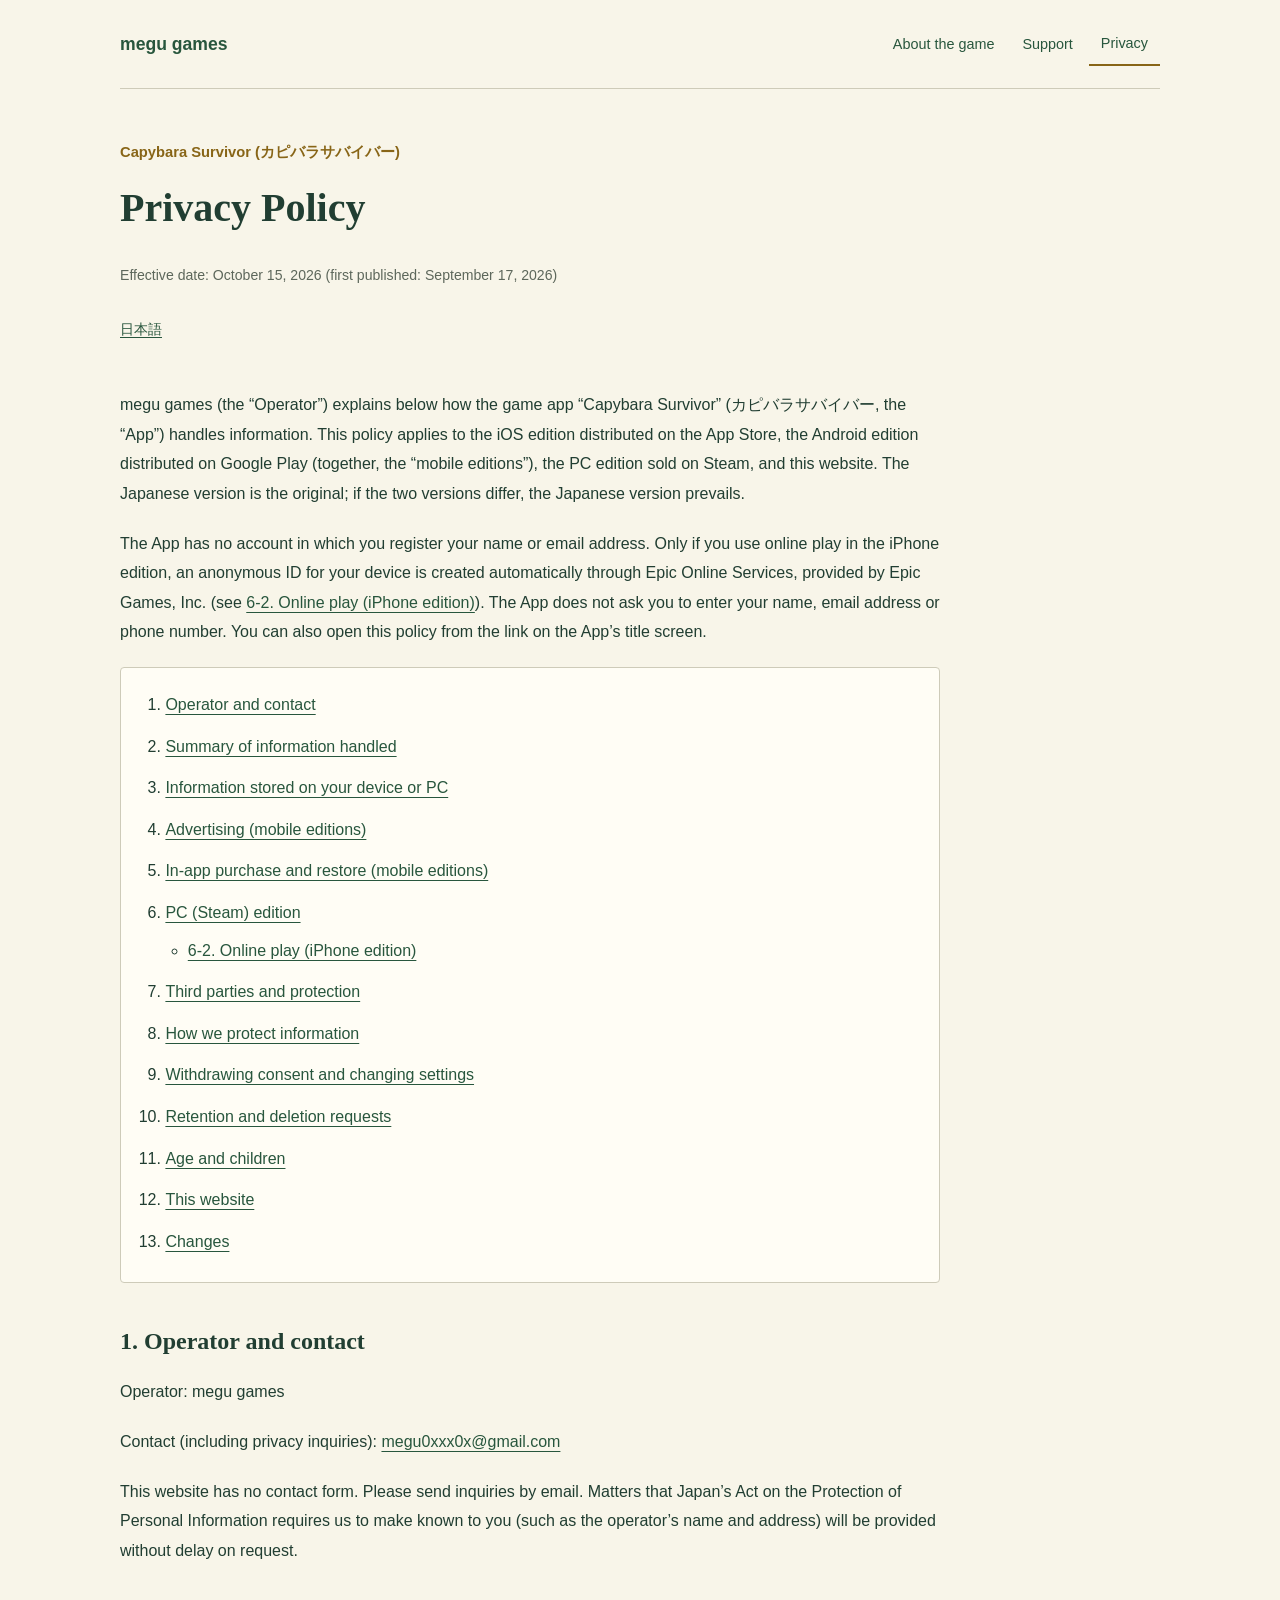
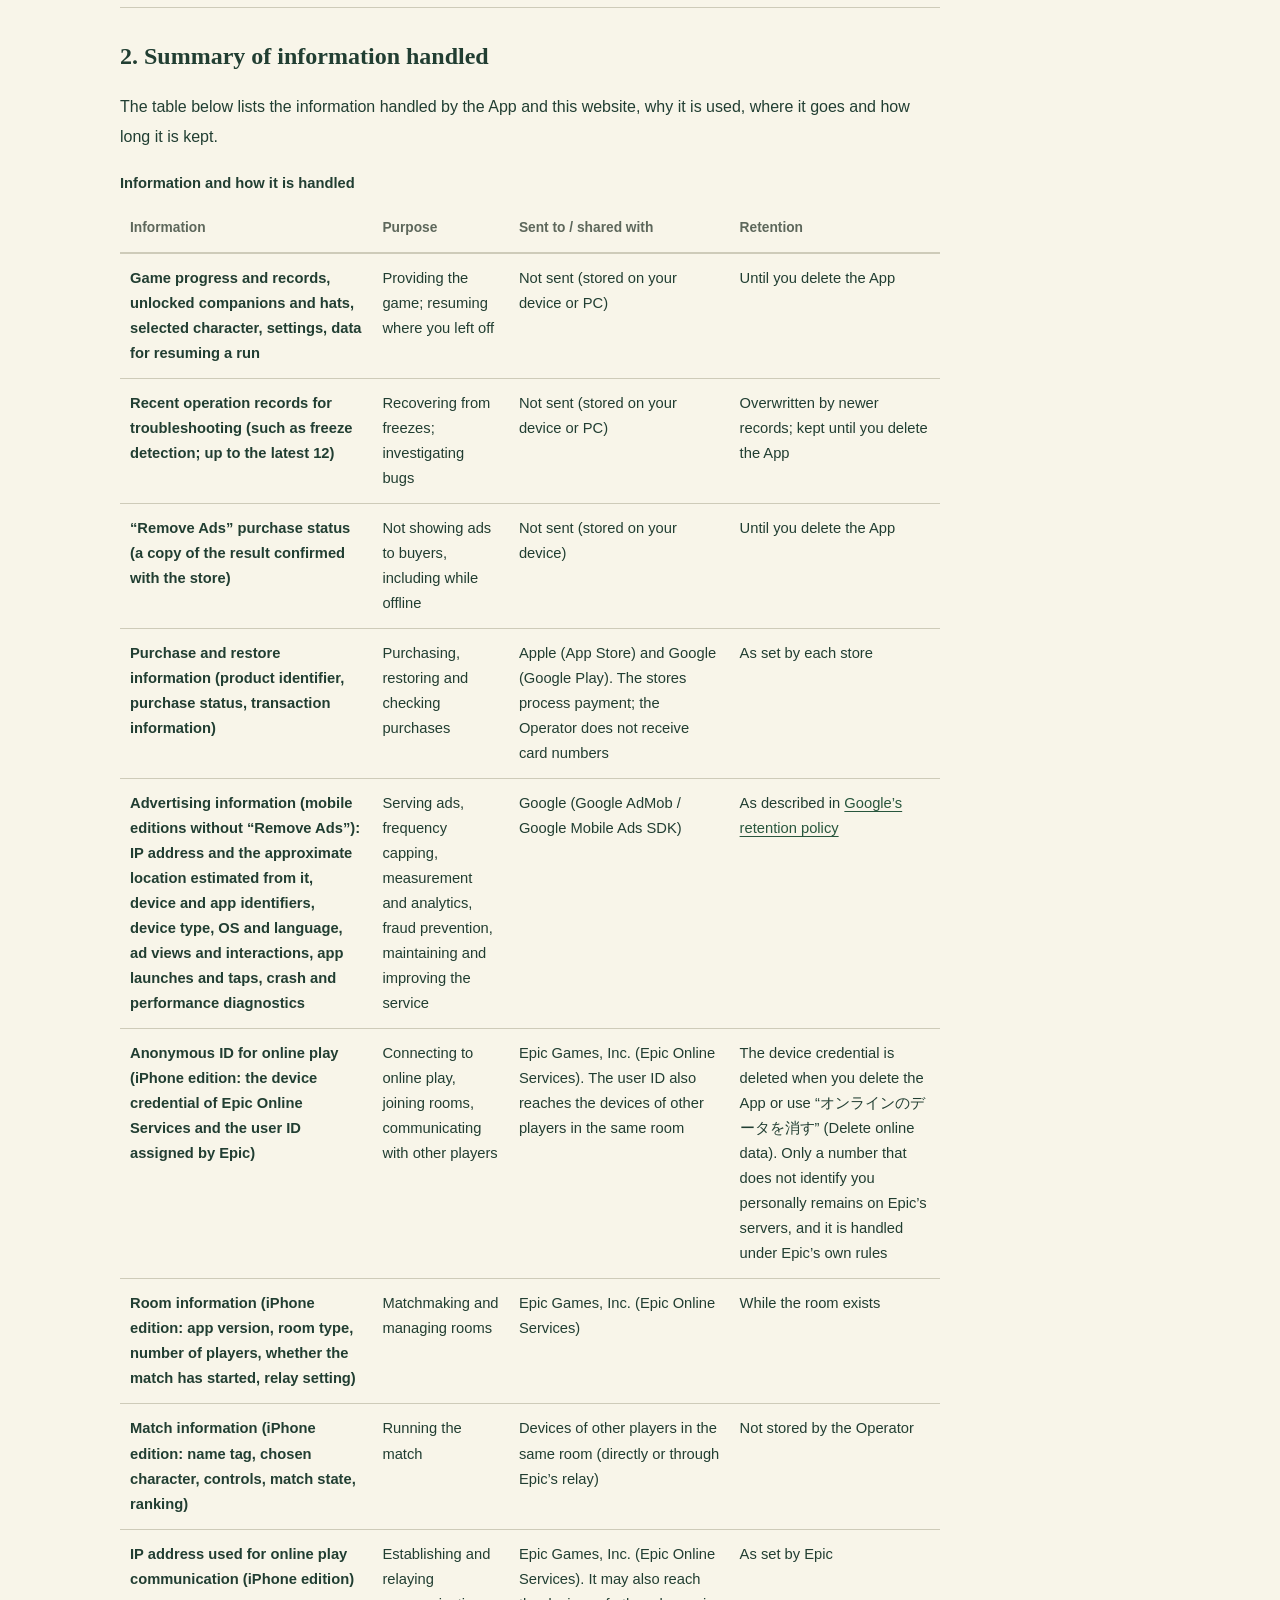
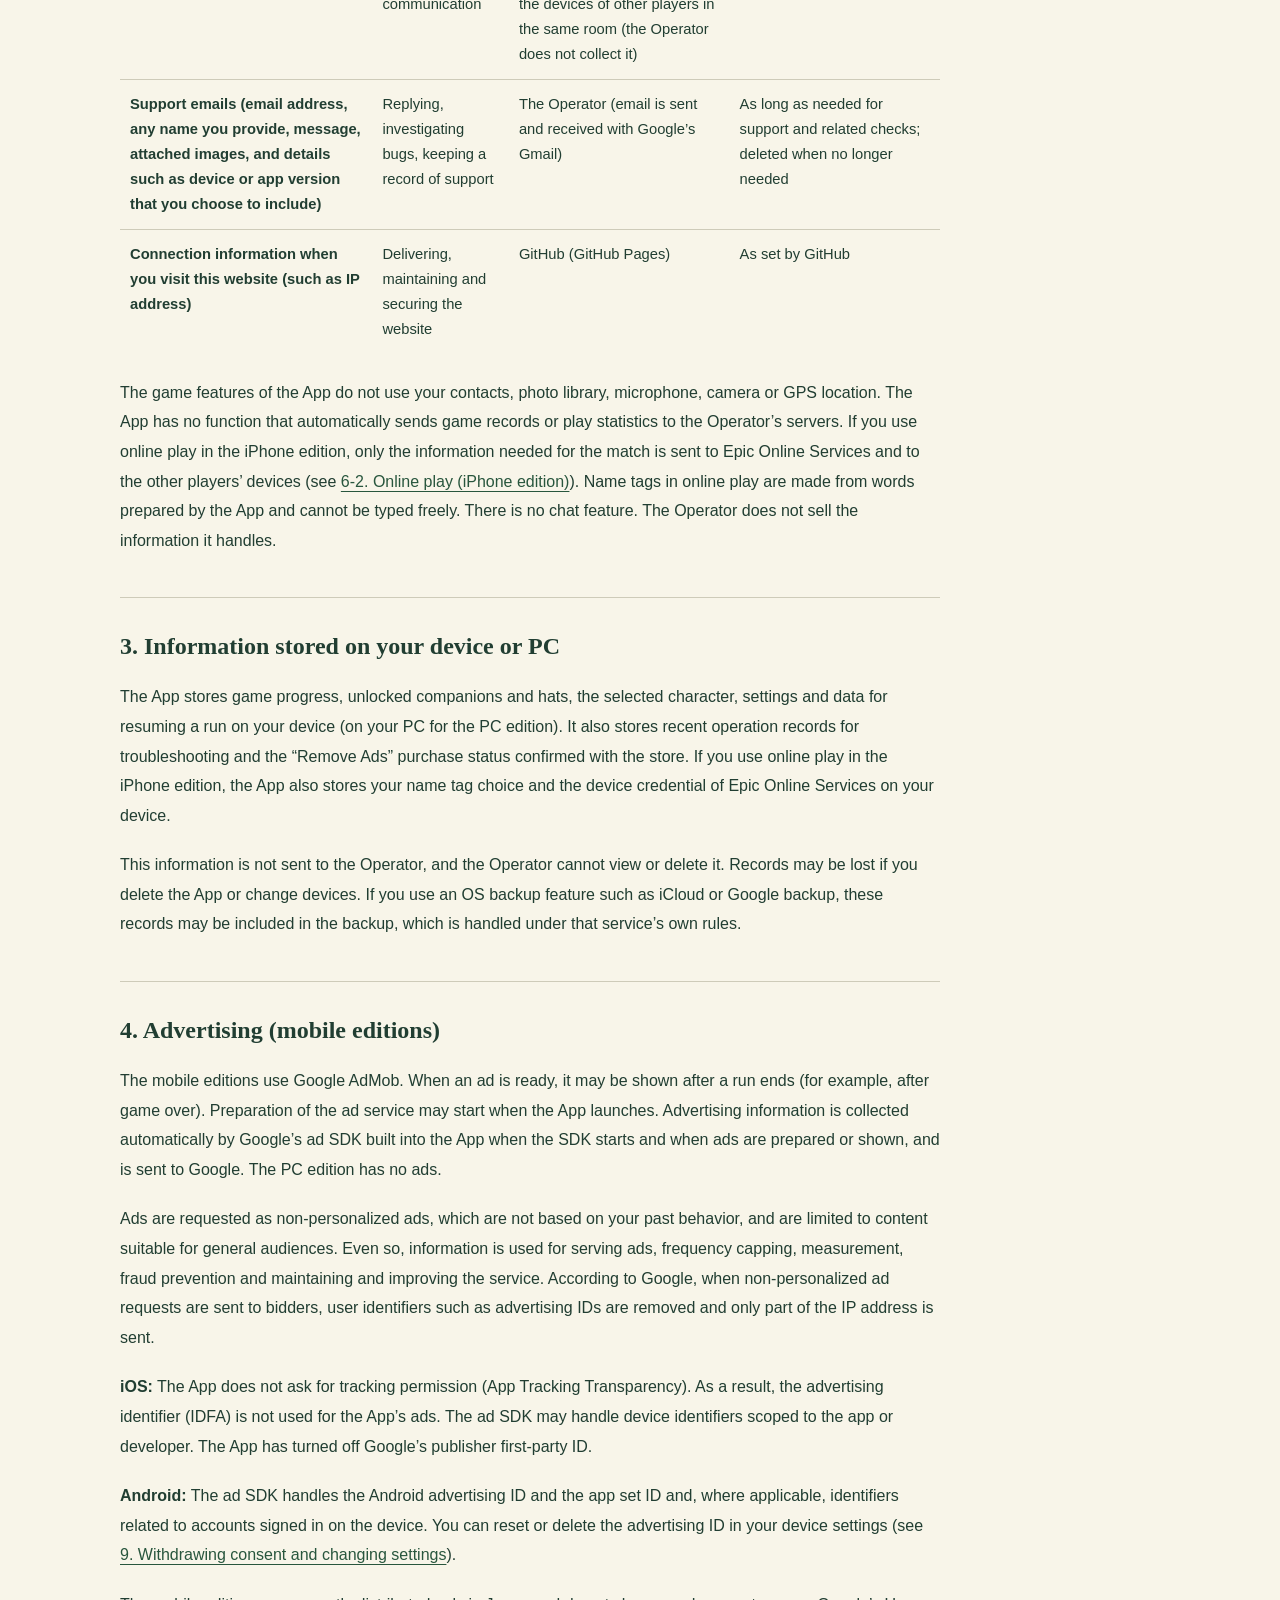
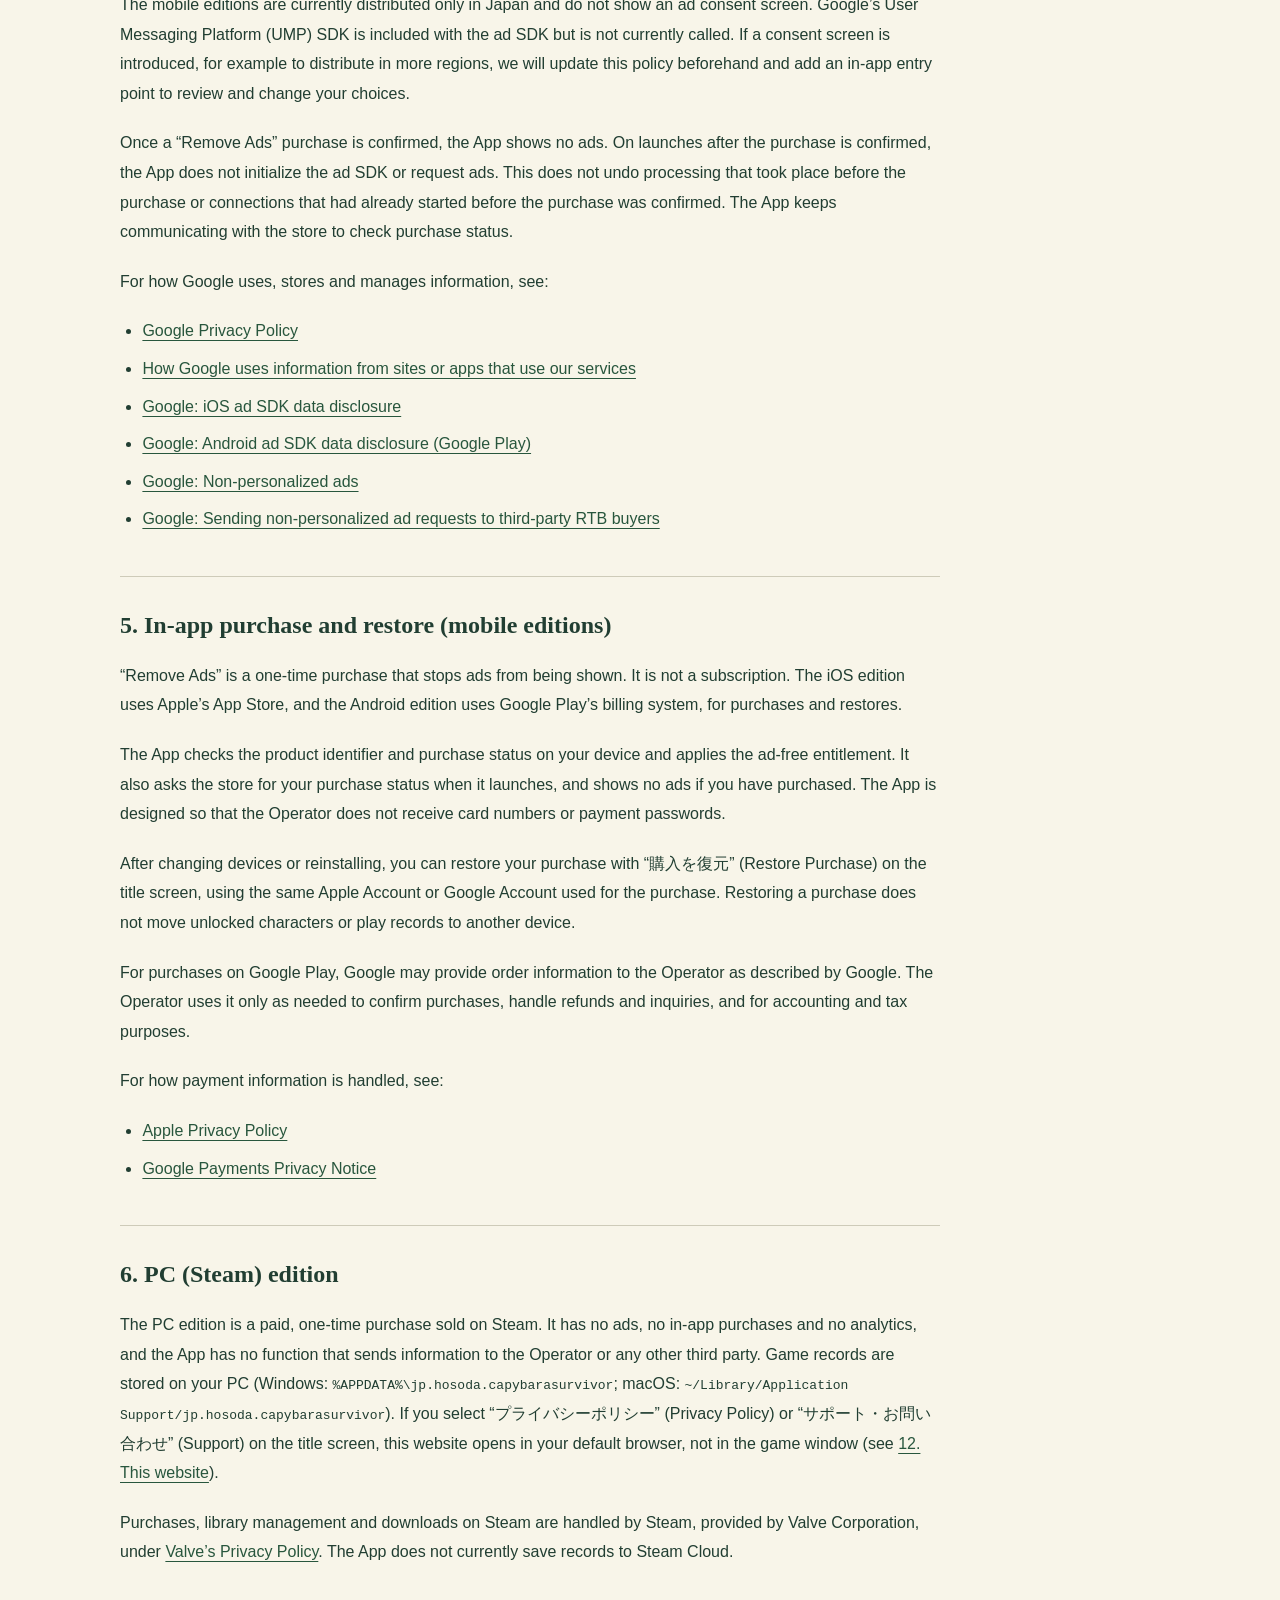
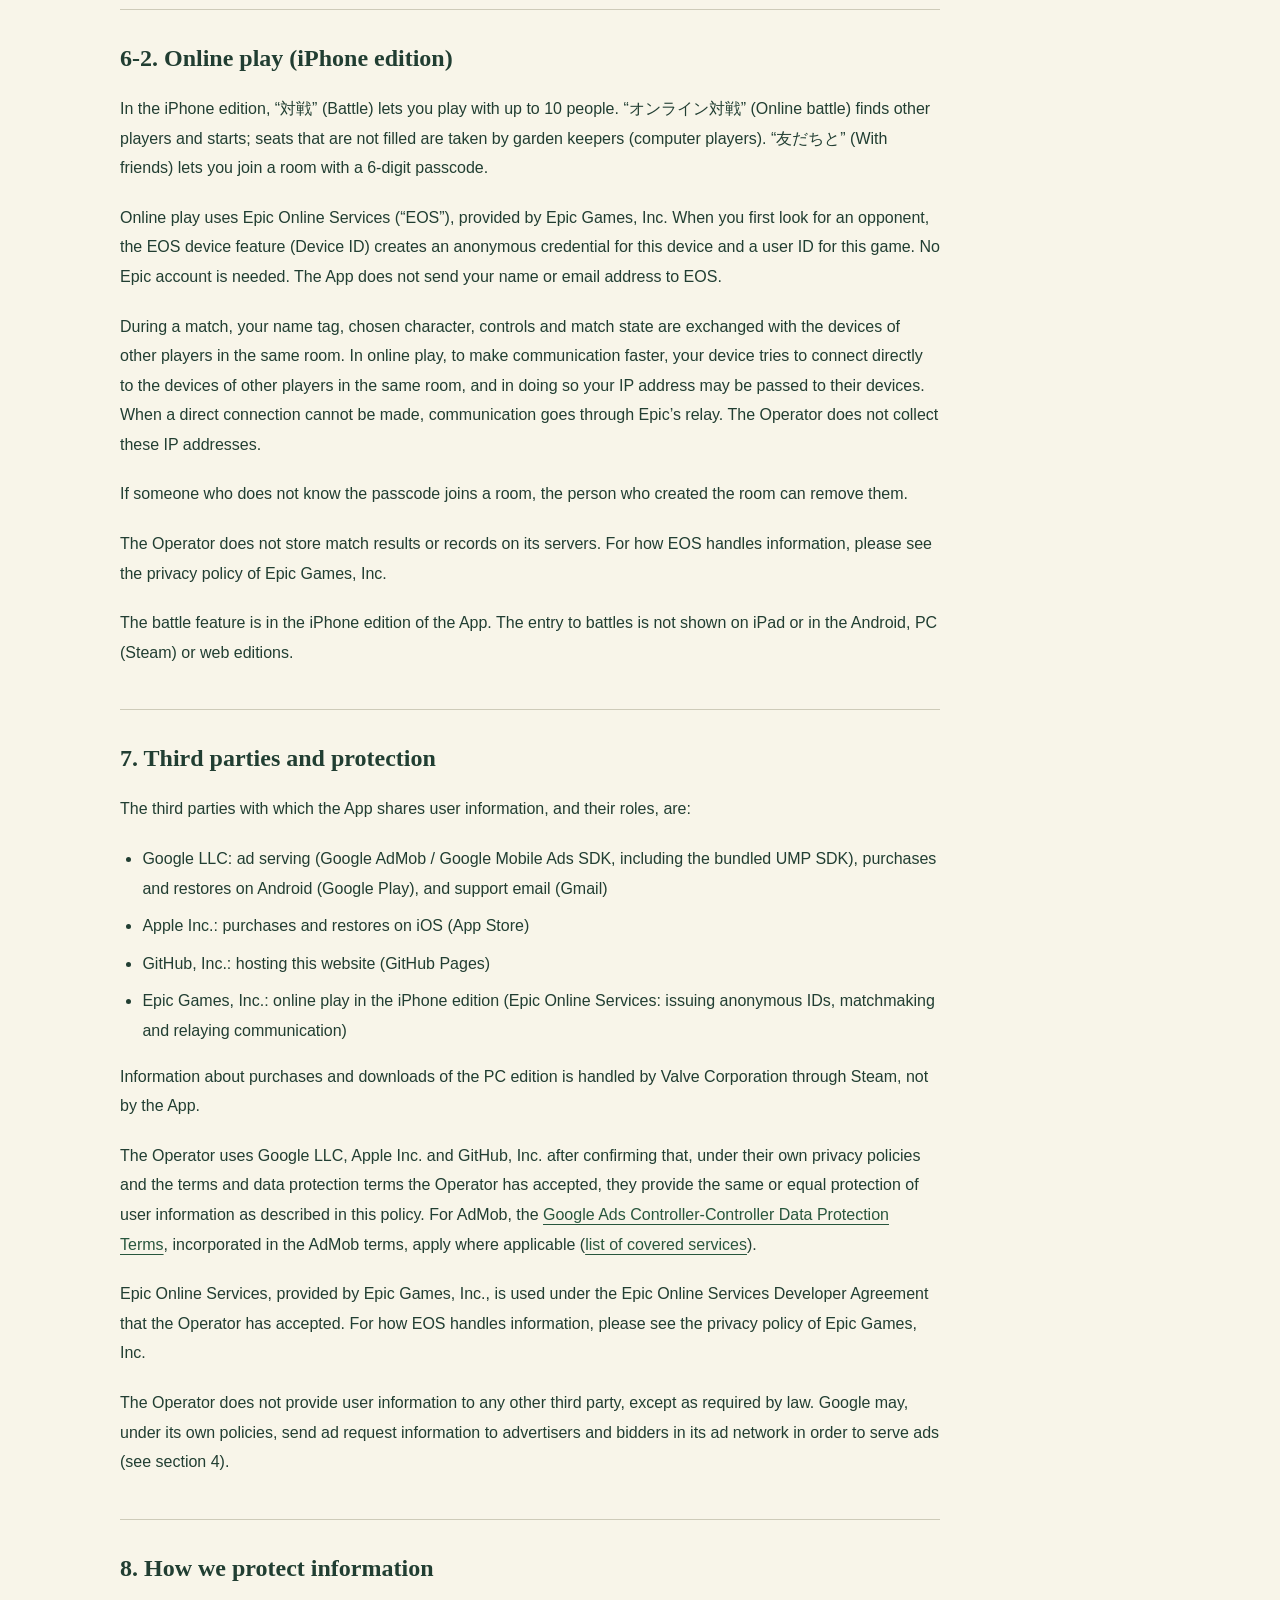
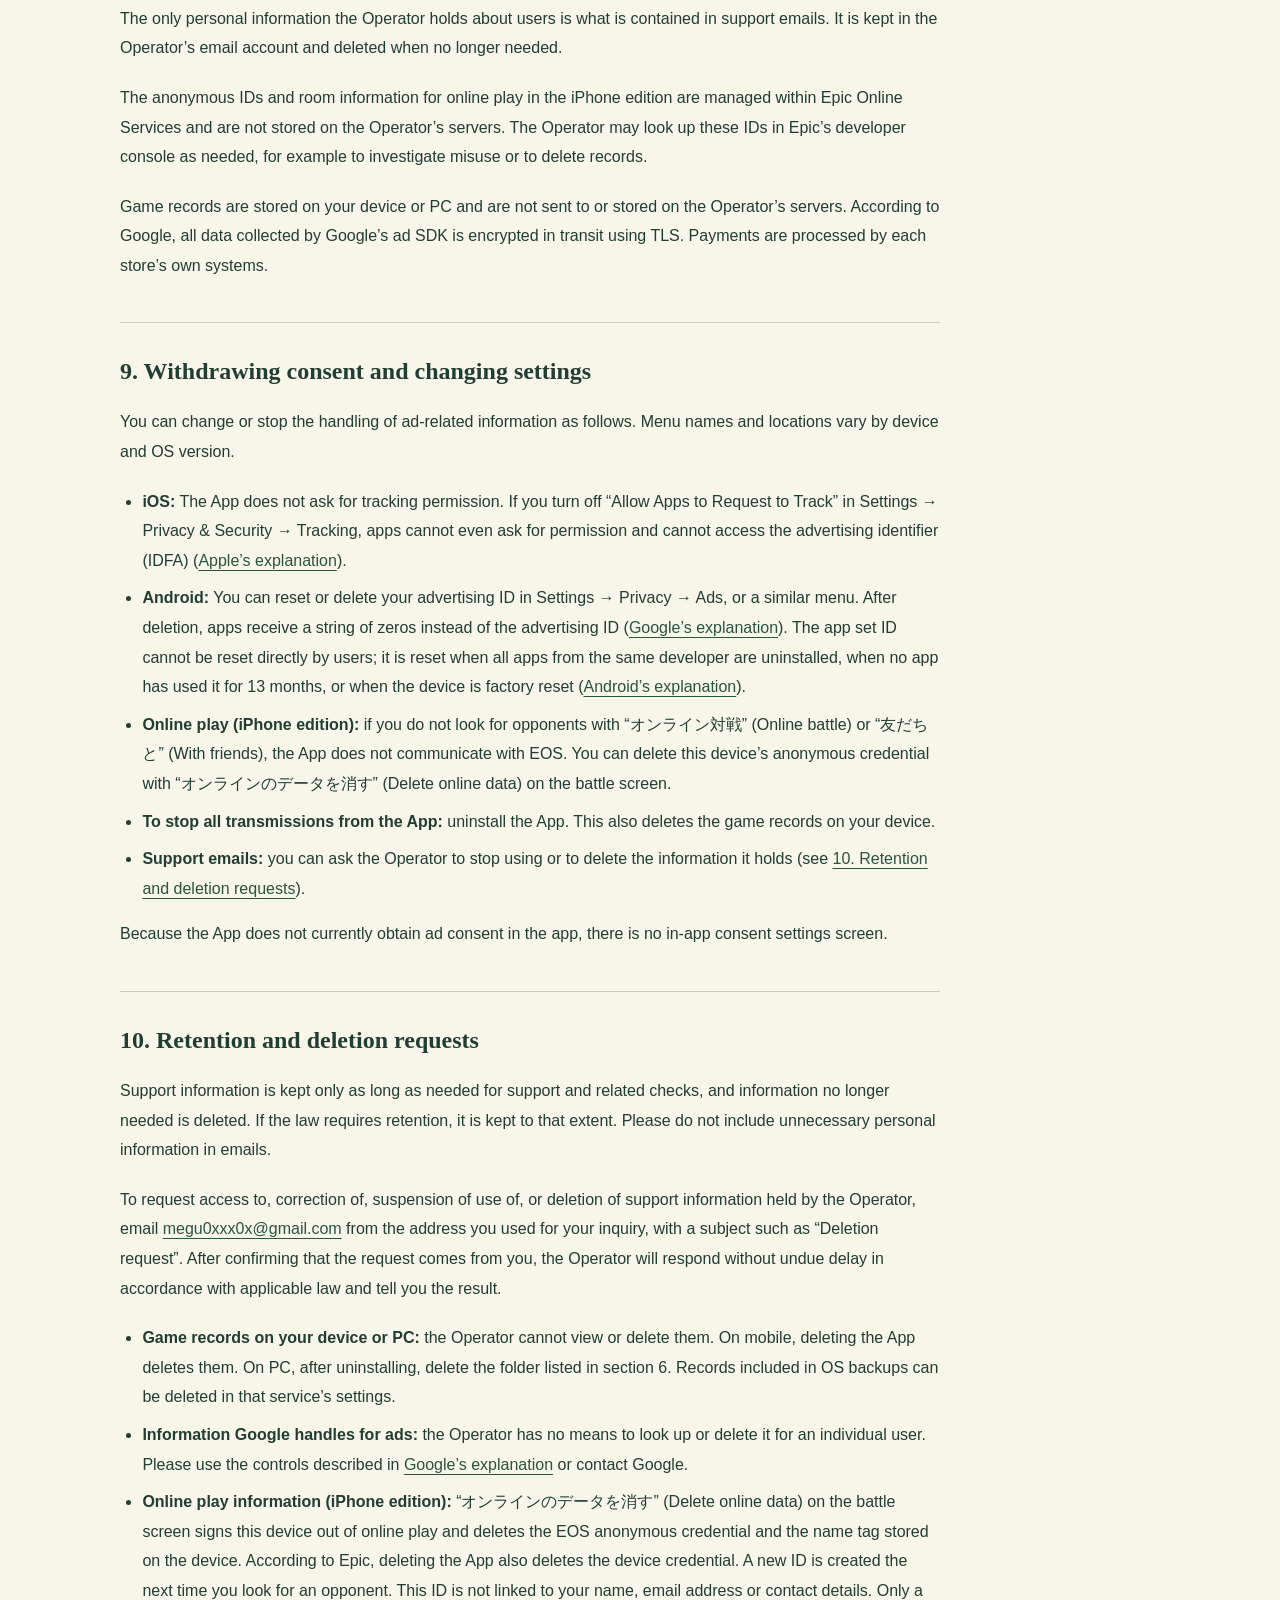
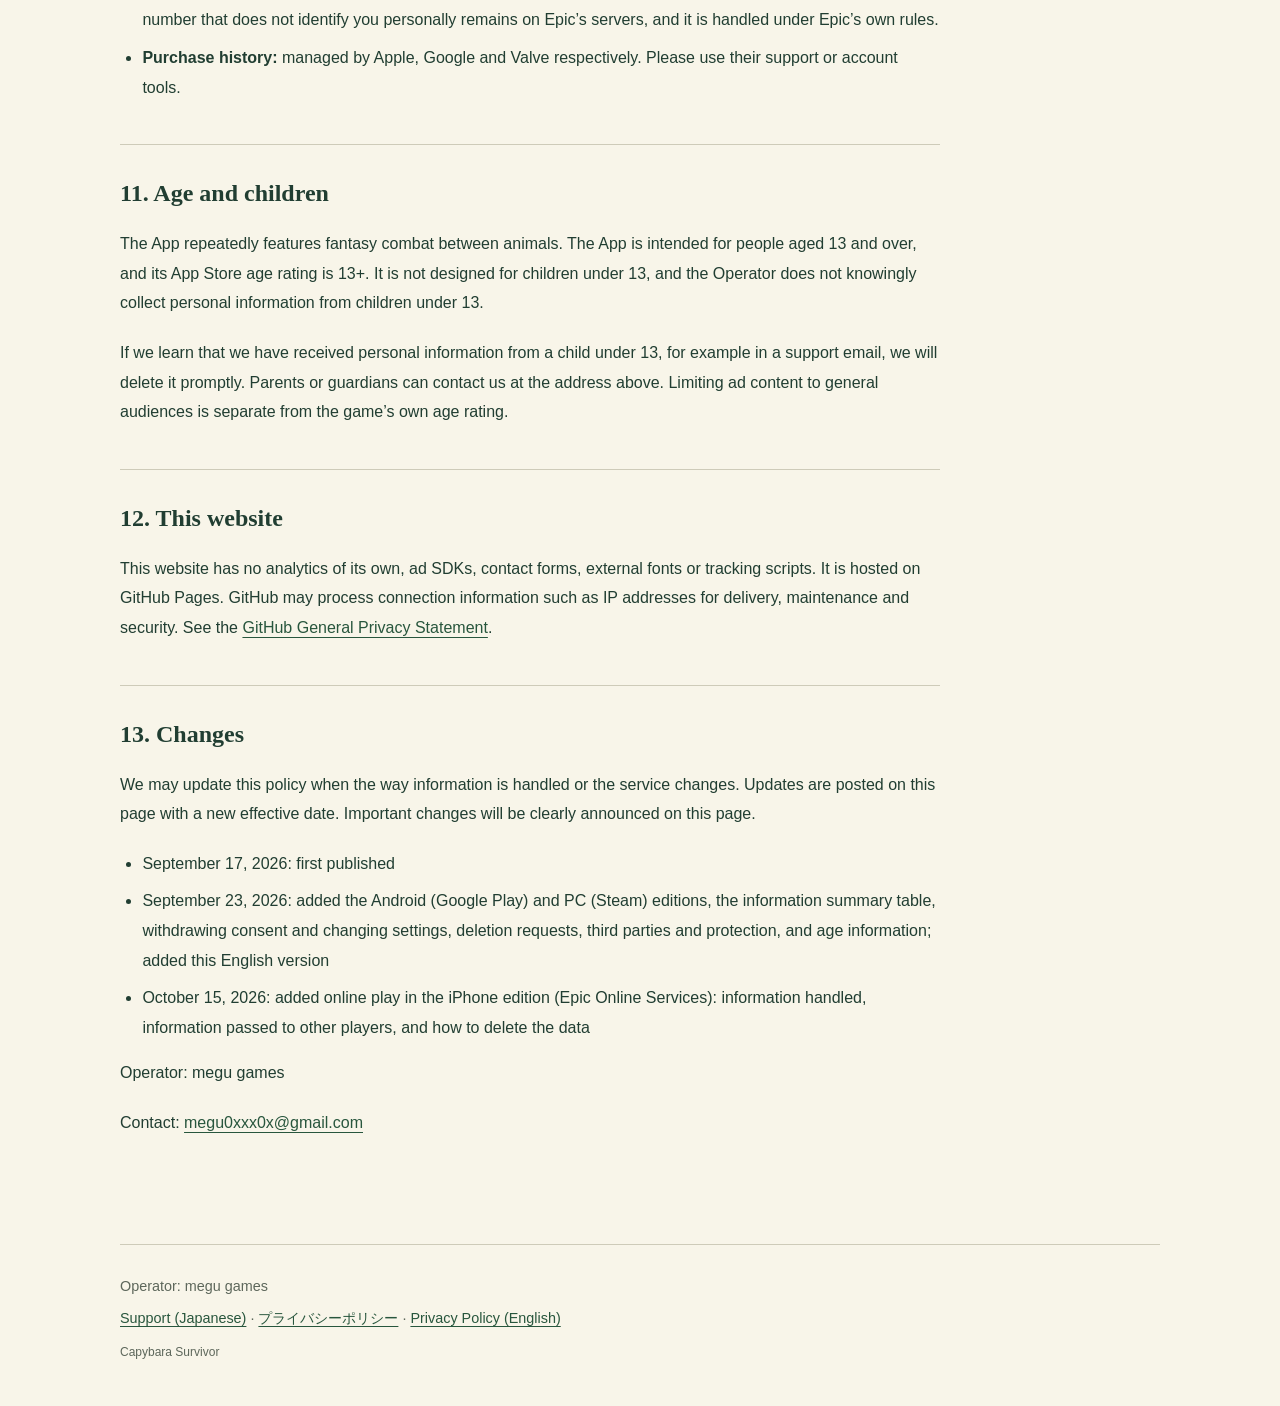
==== privacy.en.html @ 4599b491 "Fill effective date of the online-play revision: 2026-10-15 (ja/en) Co-Authored-By: Claude Opus 5.5 " ====
<!doctype html>
<html lang="en"><head><meta charset="utf-8"><meta name="viewport" content="width=device-width,initial-scale=1">
<meta name="color-scheme" content="light"><title>Privacy Policy | Capybara Survivor</title>
<meta name="description" content="How Capybara Survivor (iOS, Android and PC) handles information, ads, purchases, online play, withdrawing consent, deletion requests and contact. Operated by megu games.">
<link rel="icon" href="app-icon.png"><link rel="stylesheet" href="site.css">
<link rel="alternate" hreflang="ja" href="https://megu0xxx0x.github.io/privacy.html"><link rel="alternate" hreflang="en" href="https://megu0xxx0x.github.io/privacy.en.html"></head>
<body><a class="skip" href="#main">Skip to content</a>
<header><a class="brand" href="index.html">megu games</a><nav aria-label="Site"><a href="index.html" hreflang="ja">About the game</a><a href="support.html" hreflang="ja">Support</a><a href="privacy.en.html" aria-current="page">Privacy</a></nav></header>
<main id="main"><div class="page-heading"><p class="eyebrow">Capybara Survivor (カピバラサバイバー)</p><h1>Privacy Policy</h1><p class="muted">Effective date: October 15, 2026 (first published: September 17, 2026)</p><p class="lang-switch"><a href="privacy.html" hreflang="ja" lang="ja">日本語</a></p></div>
<p>megu games (the “Operator”) explains below how the game app “Capybara Survivor” (カピバラサバイバー, the “App”) handles information. This policy applies to the iOS edition distributed on the App Store, the Android edition distributed on Google Play (together, the “mobile editions”), the PC edition sold on Steam, and this website. The Japanese version is the original; if the two versions differ, the Japanese version prevails.</p>
<p>The App has no account in which you register your name or email address. Only if you use online play in the iPhone edition, an anonymous ID for your device is created automatically through Epic Online Services, provided by Epic Games, Inc. (see <a href="#online">6-2. Online play (iPhone edition)</a>). The App does not ask you to enter your name, email address or phone number. You can also open this policy from the link on the App’s title screen.</p>
<nav class="toc" aria-label="Contents"><ol>
<li><a href="#operator">Operator and contact</a></li><li><a href="#data">Summary of information handled</a></li><li><a href="#device">Information stored on your device or PC</a></li><li><a href="#ads">Advertising (mobile editions)</a></li><li><a href="#purchase">In-app purchase and restore (mobile editions)</a></li><li><a href="#pc">PC (Steam) edition</a><ul><li><a href="#online">6-2. Online play (iPhone edition)</a></li></ul></li><li><a href="#third-parties">Third parties and protection</a></li><li><a href="#security">How we protect information</a></li><li><a href="#withdraw">Withdrawing consent and changing settings</a></li><li><a href="#delete">Retention and deletion requests</a></li><li><a href="#children">Age and children</a></li><li><a href="#site">This website</a></li><li><a href="#changes">Changes</a></li>
</ol></nav>
<section id="operator"><h2>1. Operator and contact</h2><p>Operator: megu games</p><p>Contact (including privacy inquiries): <a href="mailto:megu0xxx0x@gmail.com">megu0xxx0x@gmail.com</a></p>
<p>This website has no contact form. Please send inquiries by email. Matters that Japan’s Act on the Protection of Personal Information requires us to make known to you (such as the operator’s name and address) will be provided without delay on request.</p></section>
<section id="data"><h2>2. Summary of information handled</h2><p>The table below lists the information handled by the App and this website, why it is used, where it goes and how long it is kept.</p>
<table class="data-table"><caption>Information and how it is handled</caption>
<thead><tr><th scope="col">Information</th><th scope="col">Purpose</th><th scope="col">Sent to / shared with</th><th scope="col">Retention</th></tr></thead>
<tbody>
<tr><th scope="row">Game progress and records, unlocked companions and hats, selected character, settings, data for resuming a run</th><td data-label="Purpose">Providing the game; resuming where you left off</td><td data-label="Sent to / shared with">Not sent (stored on your device or PC)</td><td data-label="Retention">Until you delete the App</td></tr>
<tr><th scope="row">Recent operation records for troubleshooting (such as freeze detection; up to the latest 12)</th><td data-label="Purpose">Recovering from freezes; investigating bugs</td><td data-label="Sent to / shared with">Not sent (stored on your device or PC)</td><td data-label="Retention">Overwritten by newer records; kept until you delete the App</td></tr>
<tr><th scope="row">“Remove Ads” purchase status (a copy of the result confirmed with the store)</th><td data-label="Purpose">Not showing ads to buyers, including while offline</td><td data-label="Sent to / shared with">Not sent (stored on your device)</td><td data-label="Retention">Until you delete the App</td></tr>
<tr><th scope="row">Purchase and restore information (product identifier, purchase status, transaction information)</th><td data-label="Purpose">Purchasing, restoring and checking purchases</td><td data-label="Sent to / shared with">Apple (App Store) and Google (Google Play). The stores process payment; the Operator does not receive card numbers</td><td data-label="Retention">As set by each store</td></tr>
<tr><th scope="row">Advertising information (mobile editions without “Remove Ads”): IP address and the approximate location estimated from it, device and app identifiers, device type, OS and language, ad views and interactions, app launches and taps, crash and performance diagnostics</th><td data-label="Purpose">Serving ads, frequency capping, measurement and analytics, fraud prevention, maintaining and improving the service</td><td data-label="Sent to / shared with">Google (Google AdMob / Google Mobile Ads SDK)</td><td data-label="Retention">As described in <a href="https://policies.google.com/technologies/retention?hl=en">Google’s retention policy</a></td></tr>
<tr><th scope="row">Anonymous ID for online play (iPhone edition: the device credential of Epic Online Services and the user ID assigned by Epic)</th><td data-label="Purpose">Connecting to online play, joining rooms, communicating with other players</td><td data-label="Sent to / shared with">Epic Games, Inc. (Epic Online Services). The user ID also reaches the devices of other players in the same room</td><td data-label="Retention">The device credential is deleted when you delete the App or use “オンラインのデータを消す” (Delete online data). Only a number that does not identify you personally remains on Epic’s servers, and it is handled under Epic’s own rules</td></tr>
<tr><th scope="row">Room information (iPhone edition: app version, room type, number of players, whether the match has started, relay setting)</th><td data-label="Purpose">Matchmaking and managing rooms</td><td data-label="Sent to / shared with">Epic Games, Inc. (Epic Online Services)</td><td data-label="Retention">While the room exists</td></tr>
<tr><th scope="row">Match information (iPhone edition: name tag, chosen character, controls, match state, ranking)</th><td data-label="Purpose">Running the match</td><td data-label="Sent to / shared with">Devices of other players in the same room (directly or through Epic’s relay)</td><td data-label="Retention">Not stored by the Operator</td></tr>
<tr><th scope="row">IP address used for online play communication (iPhone edition)</th><td data-label="Purpose">Establishing and relaying communication</td><td data-label="Sent to / shared with">Epic Games, Inc. (Epic Online Services). It may also reach the devices of other players in the same room (the Operator does not collect it)</td><td data-label="Retention">As set by Epic</td></tr>
<tr><th scope="row">Support emails (email address, any name you provide, message, attached images, and details such as device or app version that you choose to include)</th><td data-label="Purpose">Replying, investigating bugs, keeping a record of support</td><td data-label="Sent to / shared with">The Operator (email is sent and received with Google’s Gmail)</td><td data-label="Retention">As long as needed for support and related checks; deleted when no longer needed</td></tr>
<tr><th scope="row">Connection information when you visit this website (such as IP address)</th><td data-label="Purpose">Delivering, maintaining and securing the website</td><td data-label="Sent to / shared with">GitHub (GitHub Pages)</td><td data-label="Retention">As set by GitHub</td></tr>
</tbody></table>
<p>The game features of the App do not use your contacts, photo library, microphone, camera or GPS location. The App has no function that automatically sends game records or play statistics to the Operator’s servers. If you use online play in the iPhone edition, only the information needed for the match is sent to Epic Online Services and to the other players’ devices (see <a href="#online">6-2. Online play (iPhone edition)</a>). Name tags in online play are made from words prepared by the App and cannot be typed freely. There is no chat feature. The Operator does not sell the information it handles.</p></section>
<section id="device"><h2>3. Information stored on your device or PC</h2><p>The App stores game progress, unlocked companions and hats, the selected character, settings and data for resuming a run on your device (on your PC for the PC edition). It also stores recent operation records for troubleshooting and the “Remove Ads” purchase status confirmed with the store. If you use online play in the iPhone edition, the App also stores your name tag choice and the device credential of Epic Online Services on your device.</p>
<p>This information is not sent to the Operator, and the Operator cannot view or delete it. Records may be lost if you delete the App or change devices. If you use an OS backup feature such as iCloud or Google backup, these records may be included in the backup, which is handled under that service’s own rules.</p></section>
<section id="ads"><h2>4. Advertising (mobile editions)</h2><p>The mobile editions use Google AdMob. When an ad is ready, it may be shown after a run ends (for example, after game over). Preparation of the ad service may start when the App launches. Advertising information is collected automatically by Google’s ad SDK built into the App when the SDK starts and when ads are prepared or shown, and is sent to Google. The PC edition has no ads.</p>
<p>Ads are requested as non-personalized ads, which are not based on your past behavior, and are limited to content suitable for general audiences. Even so, information is used for serving ads, frequency capping, measurement, fraud prevention and maintaining and improving the service. According to Google, when non-personalized ad requests are sent to bidders, user identifiers such as advertising IDs are removed and only part of the IP address is sent.</p>
<p><strong>iOS:</strong> The App does not ask for tracking permission (App Tracking Transparency). As a result, the advertising identifier (IDFA) is not used for the App’s ads. The ad SDK may handle device identifiers scoped to the app or developer. The App has turned off Google’s publisher first-party ID.</p>
<p><strong>Android:</strong> The ad SDK handles the Android advertising ID and the app set ID and, where applicable, identifiers related to accounts signed in on the device. You can reset or delete the advertising ID in your device settings (see <a href="#withdraw">9. Withdrawing consent and changing settings</a>).</p>
<p>The mobile editions are currently distributed only in Japan and do not show an ad consent screen. Google’s User Messaging Platform (UMP) SDK is included with the ad SDK but is not currently called. If a consent screen is introduced, for example to distribute in more regions, we will update this policy beforehand and add an in-app entry point to review and change your choices.</p>
<p>Once a “Remove Ads” purchase is confirmed, the App shows no ads. On launches after the purchase is confirmed, the App does not initialize the ad SDK or request ads. This does not undo processing that took place before the purchase or connections that had already started before the purchase was confirmed. The App keeps communicating with the store to check purchase status.</p>
<p>For how Google uses, stores and manages information, see:</p>
<ul><li><a href="https://policies.google.com/privacy?hl=en">Google Privacy Policy</a></li><li><a href="https://policies.google.com/technologies/partner-sites?hl=en">How Google uses information from sites or apps that use our services</a></li><li><a href="https://developers.google.com/admob/ios/privacy/data-disclosure">Google: iOS ad SDK data disclosure</a></li><li><a href="https://developers.google.com/admob/android/privacy/play-data-disclosure">Google: Android ad SDK data disclosure (Google Play)</a></li><li><a href="https://support.google.com/admob/answer/7676680?hl=en">Google: Non-personalized ads</a></li><li><a href="https://support.google.com/admob/answer/10833943?hl=en">Google: Sending non-personalized ad requests to third-party RTB buyers</a></li></ul></section>
<section id="purchase"><h2>5. In-app purchase and restore (mobile editions)</h2><p>“Remove Ads” is a one-time purchase that stops ads from being shown. It is not a subscription. The iOS edition uses Apple’s App Store, and the Android edition uses Google Play’s billing system, for purchases and restores.</p>
<p>The App checks the product identifier and purchase status on your device and applies the ad-free entitlement. It also asks the store for your purchase status when it launches, and shows no ads if you have purchased. The App is designed so that the Operator does not receive card numbers or payment passwords.</p>
<p>After changing devices or reinstalling, you can restore your purchase with “購入を復元” (Restore Purchase) on the title screen, using the same Apple Account or Google Account used for the purchase. Restoring a purchase does not move unlocked characters or play records to another device.</p>
<p>For purchases on Google Play, Google may provide order information to the Operator as described by Google. The Operator uses it only as needed to confirm purchases, handle refunds and inquiries, and for accounting and tax purposes.</p>
<p>For how payment information is handled, see:</p>
<ul><li><a href="https://www.apple.com/legal/privacy/">Apple Privacy Policy</a></li><li><a href="https://payments.google.com/payments/apis-secure/get_legal_document?ldo=0&amp;ldt=privacynotice&amp;ldl=en">Google Payments Privacy Notice</a></li></ul></section>
<section id="pc"><h2>6. PC (Steam) edition</h2><p>The PC edition is a paid, one-time purchase sold on Steam. It has no ads, no in-app purchases and no analytics, and the App has no function that sends information to the Operator or any other third party. Game records are stored on your PC (Windows: <code>%APPDATA%\jp.hosoda.capybarasurvivor</code>; macOS: <code>~/Library/Application Support/jp.hosoda.capybarasurvivor</code>). If you select “プライバシーポリシー” (Privacy Policy) or “サポート・お問い合わせ” (Support) on the title screen, this website opens in your default browser, not in the game window (see <a href="#site">12. This website</a>).</p>
<p>Purchases, library management and downloads on Steam are handled by Steam, provided by Valve Corporation, under <a href="https://store.steampowered.com/privacy_agreement/">Valve’s Privacy Policy</a>. The App does not currently save records to Steam Cloud.</p></section>
<section id="online"><h2>6-2. Online play (iPhone edition)</h2><p>In the iPhone edition, “対戦” (Battle) lets you play with up to 10 people. “オンライン対戦” (Online battle) finds other players and starts; seats that are not filled are taken by garden keepers (computer players). “友だちと” (With friends) lets you join a room with a 6-digit passcode.</p>
<p>Online play uses Epic Online Services (“EOS”), provided by Epic Games, Inc. When you first look for an opponent, the EOS device feature (Device ID) creates an anonymous credential for this device and a user ID for this game. No Epic account is needed. The App does not send your name or email address to EOS.</p>
<p>During a match, your name tag, chosen character, controls and match state are exchanged with the devices of other players in the same room. In online play, to make communication faster, your device tries to connect directly to the devices of other players in the same room, and in doing so your IP address may be passed to their devices. When a direct connection cannot be made, communication goes through Epic’s relay. The Operator does not collect these IP addresses.</p>
<p>If someone who does not know the passcode joins a room, the person who created the room can remove them.</p>
<p>The Operator does not store match results or records on its servers. For how EOS handles information, please see the privacy policy of Epic Games, Inc.</p>
<p>The battle feature is in the iPhone edition of the App. The entry to battles is not shown on iPad or in the Android, PC (Steam) or web editions.</p></section>
<section id="third-parties"><h2>7. Third parties and protection</h2><p>The third parties with which the App shares user information, and their roles, are:</p>
<ul><li>Google LLC: ad serving (Google AdMob / Google Mobile Ads SDK, including the bundled UMP SDK), purchases and restores on Android (Google Play), and support email (Gmail)</li><li>Apple Inc.: purchases and restores on iOS (App Store)</li><li>GitHub, Inc.: hosting this website (GitHub Pages)</li><li>Epic Games, Inc.: online play in the iPhone edition (Epic Online Services: issuing anonymous IDs, matchmaking and relaying communication)</li></ul>
<p>Information about purchases and downloads of the PC edition is handled by Valve Corporation through Steam, not by the App.</p>
<p>The Operator uses Google LLC, Apple Inc. and GitHub, Inc. after confirming that, under their own privacy policies and the terms and data protection terms the Operator has accepted, they provide the same or equal protection of user information as described in this policy. For AdMob, the <a href="https://business.safety.google/adscontrollerterms/">Google Ads Controller-Controller Data Protection Terms</a>, incorporated in the AdMob terms, apply where applicable (<a href="https://business.safety.google/adsservices/">list of covered services</a>).</p>
<p>Epic Online Services, provided by Epic Games, Inc., is used under the Epic Online Services Developer Agreement that the Operator has accepted. For how EOS handles information, please see the privacy policy of Epic Games, Inc.</p>
<p>The Operator does not provide user information to any other third party, except as required by law. Google may, under its own policies, send ad request information to advertisers and bidders in its ad network in order to serve ads (see section 4).</p></section>
<section id="security"><h2>8. How we protect information</h2><p>The only personal information the Operator holds about users is what is contained in support emails. It is kept in the Operator’s email account and deleted when no longer needed.</p>
<p>The anonymous IDs and room information for online play in the iPhone edition are managed within Epic Online Services and are not stored on the Operator’s servers. The Operator may look up these IDs in Epic’s developer console as needed, for example to investigate misuse or to delete records.</p>
<p>Game records are stored on your device or PC and are not sent to or stored on the Operator’s servers. According to Google, all data collected by Google’s ad SDK is encrypted in transit using TLS. Payments are processed by each store’s own systems.</p></section>
<section id="withdraw"><h2>9. Withdrawing consent and changing settings</h2><p>You can change or stop the handling of ad-related information as follows. Menu names and locations vary by device and OS version.</p>
<ul><li><strong>iOS:</strong> The App does not ask for tracking permission. If you turn off “Allow Apps to Request to Track” in Settings → Privacy &amp; Security → Tracking, apps cannot even ask for permission and cannot access the advertising identifier (IDFA) (<a href="https://support.apple.com/en-us/102420">Apple’s explanation</a>).</li>
<li><strong>Android:</strong> You can reset or delete your advertising ID in Settings → Privacy → Ads, or a similar menu. After deletion, apps receive a string of zeros instead of the advertising ID (<a href="https://support.google.com/googleplay/android-developer/answer/6048248?hl=en">Google’s explanation</a>). The app set ID cannot be reset directly by users; it is reset when all apps from the same developer are uninstalled, when no app has used it for 13 months, or when the device is factory reset (<a href="https://developer.android.com/identity/app-set-id">Android’s explanation</a>).</li>
<li><strong>Online play (iPhone edition):</strong> if you do not look for opponents with “オンライン対戦” (Online battle) or “友だちと” (With friends), the App does not communicate with EOS. You can delete this device’s anonymous credential with “オンラインのデータを消す” (Delete online data) on the battle screen.</li>
<li><strong>To stop all transmissions from the App:</strong> uninstall the App. This also deletes the game records on your device.</li>
<li><strong>Support emails:</strong> you can ask the Operator to stop using or to delete the information it holds (see <a href="#delete">10. Retention and deletion requests</a>).</li></ul>
<p>Because the App does not currently obtain ad consent in the app, there is no in-app consent settings screen.</p>
</section>
<section id="delete"><h2>10. Retention and deletion requests</h2><p>Support information is kept only as long as needed for support and related checks, and information no longer needed is deleted. If the law requires retention, it is kept to that extent. Please do not include unnecessary personal information in emails.</p>
<p>To request access to, correction of, suspension of use of, or deletion of support information held by the Operator, email <a href="mailto:megu0xxx0x@gmail.com">megu0xxx0x@gmail.com</a> from the address you used for your inquiry, with a subject such as “Deletion request”. After confirming that the request comes from you, the Operator will respond without undue delay in accordance with applicable law and tell you the result.</p>
<ul><li><strong>Game records on your device or PC:</strong> the Operator cannot view or delete them. On mobile, deleting the App deletes them. On PC, after uninstalling, delete the folder listed in section 6. Records included in OS backups can be deleted in that service’s settings.</li>
<li><strong>Information Google handles for ads:</strong> the Operator has no means to look up or delete it for an individual user. Please use the controls described in <a href="https://policies.google.com/technologies/partner-sites?hl=en">Google’s explanation</a> or contact Google.</li>
<li><strong>Online play information (iPhone edition):</strong> “オンラインのデータを消す” (Delete online data) on the battle screen signs this device out of online play and deletes the EOS anonymous credential and the name tag stored on the device. According to Epic, deleting the App also deletes the device credential. A new ID is created the next time you look for an opponent. This ID is not linked to your name, email address or contact details. Only a number that does not identify you personally remains on Epic’s servers, and it is handled under Epic’s own rules.</li>
<li><strong>Purchase history:</strong> managed by Apple, Google and Valve respectively. Please use their support or account tools.</li></ul></section>
<section id="children"><h2>11. Age and children</h2><p>The App repeatedly features fantasy combat between animals. The App is intended for people aged 13 and over, and its App Store age rating is 13+. It is not designed for children under 13, and the Operator does not knowingly collect personal information from children under 13.</p>
<p>If we learn that we have received personal information from a child under 13, for example in a support email, we will delete it promptly. Parents or guardians can contact us at the address above. Limiting ad content to general audiences is separate from the game’s own age rating.</p></section>
<section id="site"><h2>12. This website</h2><p>This website has no analytics of its own, ad SDKs, contact forms, external fonts or tracking scripts. It is hosted on GitHub Pages. GitHub may process connection information such as IP addresses for delivery, maintenance and security. See the <a href="https://docs.github.com/en/site-policy/privacy-policies/github-general-privacy-statement">GitHub General Privacy Statement</a>.</p></section>
<section id="changes"><h2>13. Changes</h2><p>We may update this policy when the way information is handled or the service changes. Updates are posted on this page with a new effective date. Important changes will be clearly announced on this page.</p>
<ul><li>September 17, 2026: first published</li><li>September 23, 2026: added the Android (Google Play) and PC (Steam) editions, the information summary table, withdrawing consent and changing settings, deletion requests, third parties and protection, and age information; added this English version</li><li>October 15, 2026: added online play in the iPhone edition (Epic Online Services): information handled, information passed to other players, and how to delete the data</li></ul>
<p>Operator: megu games</p><p>Contact: <a href="mailto:megu0xxx0x@gmail.com">megu0xxx0x@gmail.com</a></p></section>
</main><footer><p>Operator: megu games</p><p><a href="support.html" hreflang="ja">Support (Japanese)</a><span aria-hidden="true"> · </span><a href="privacy.html" hreflang="ja" lang="ja">プライバシーポリシー</a><span aria-hidden="true"> · </span><a href="privacy.en.html">Privacy Policy (English)</a></p><small>Capybara Survivor</small></footer></body></html>
---- site.css ----
:root{--bg:#f8f5e9;--ink:#213e32;--muted:#5d675b;--line:#cecbb9;--gold:#886517;--paper:#fffdf5;color-scheme:light}
*{box-sizing:border-box}html{scroll-behavior:auto}body{margin:0;background:var(--bg);color:var(--ink);font-family:-apple-system,BlinkMacSystemFont,"Hiragino Sans","Yu Gothic",sans-serif;line-height:1.85;overflow-wrap:anywhere}
a{color:#28563d;text-underline-offset:.22em}a:hover{text-decoration-thickness:2px}a:focus-visible{outline:3px solid var(--gold);outline-offset:5px;border-radius:2px}.skip{position:absolute;top:-80px;left:16px;background:var(--paper);padding:10px;z-index:2}.skip:focus{top:8px}
.draft{background:#e8e2c9;color:#493e20;text-align:center;font-size:.82rem;padding:9px 20px}header,main,footer{width:min(100% - 48px,1040px);margin-inline:auto}header{display:flex;justify-content:space-between;align-items:center;gap:12px;padding-block:22px;border-bottom:1px solid var(--line)}.brand{font-weight:700;text-decoration:none;font-size:1.1rem;white-space:nowrap}nav{display:flex;gap:4px;flex-wrap:wrap}nav a{display:inline-flex;align-items:center;min-height:44px;padding:5px 12px;font-size:.9rem;text-decoration:none}nav a[aria-current=page]{border-bottom:2px solid var(--gold)}main{padding-block:50px 64px}h1,h2{font-family:"Hiragino Mincho ProN","Yu Mincho",serif;font-weight:600;line-height:1.5}h1{font-size:2.5rem;margin:12px 0 24px}h2{font-size:1.5rem;margin:0 0 18px}p{margin:0 0 20px}section{margin:0 0 42px}section+section{padding-top:30px;border-top:1px solid var(--line)}.hero{display:grid;grid-template-columns:minmax(0,1.6fr) minmax(0,1fr);gap:48px;align-items:center;margin-bottom:56px}.hero h1{font-size:2.7rem}.eyebrow{font-size:.92rem;color:var(--gold);font-weight:600;margin-bottom:8px}.lead{font-family:"Hiragino Mincho ProN","Yu Mincho",serif;font-size:1.25rem}.art{display:block;width:100%;height:auto;aspect-ratio:1;border-radius:22%;box-shadow:0 12px 38px #203c3214}.release{display:inline-block;color:#fffdf5;background:#28563d;padding:7px 18px;margin-bottom:10px;border-radius:4px;font-size:.94rem}.muted{color:var(--muted);font-size:.88rem}.text-link{display:inline-block;min-height:44px;padding-block:8px}.page-heading{margin-bottom:38px}.page-heading~section,.page-heading~p{max-width:820px}.pending{padding:15px 18px;background:#eee7ce;border-left:3px solid var(--gold)}ul{padding-left:1.4em}li{margin-bottom:8px}footer{border-top:1px solid var(--line);padding-block:28px 42px;color:var(--muted);font-size:.9rem}footer p{margin-bottom:6px}.mobile-break{display:none}
@media(max-width:680px){header,main,footer{width:calc(100% - 36px)}header{align-items:flex-start;flex-direction:column;padding-block:15px;gap:8px}nav{width:100%;gap:0}nav a{padding-inline:9px;font-size:.84rem}nav a:first-child{padding-left:0}main{padding-block:30px 40px}.hero{grid-template-columns:1fr;gap:24px;margin-bottom:34px}.hero h1{font-size:2.3rem}.art{width:180px;justify-self:center}.hero .muted{font-size:.8rem}h1{font-size:2rem}h2{font-size:1.3rem}.mobile-break{display:initial}section{margin-bottom:30px}.draft{font-size:.76rem;padding-inline:16px}}
.lang-switch{font-size:.9rem;margin-bottom:0}.lang-switch a{display:inline-block;min-height:44px;padding-block:8px}.toc{display:block;max-width:820px;margin:0 0 40px;padding:18px 22px;background:var(--paper);border:1px solid var(--line);border-radius:4px}.toc ol{margin:0;padding-left:1.4em}.toc li{margin-bottom:4px}.toc a{display:inline-block;min-height:0;padding:4px 0;font-size:inherit;text-decoration:underline}
.data-table{width:100%;border-collapse:collapse;font-size:.92rem;line-height:1.7;margin:0 0 24px}.data-table caption{text-align:left;font-weight:600;padding-bottom:8px}.data-table th,.data-table td{text-align:left;vertical-align:top;padding:12px 10px;border-top:1px solid var(--line)}.data-table thead th{border-top:0;border-bottom:2px solid var(--line);color:var(--muted);font-size:.86rem;white-space:nowrap}.data-table tbody th{font-weight:600}
@media(max-width:680px){.data-table thead{position:absolute;width:1px;height:1px;overflow:hidden;clip-path:inset(50%)}.data-table tr{display:block;border-top:1px solid var(--line);padding-block:10px}.data-table th,.data-table td{display:block;border:0;padding:3px 0}.data-table td::before{content:attr(data-label);display:block;color:var(--muted);font-size:.8rem;font-weight:600}.toc{padding:14px 16px}}
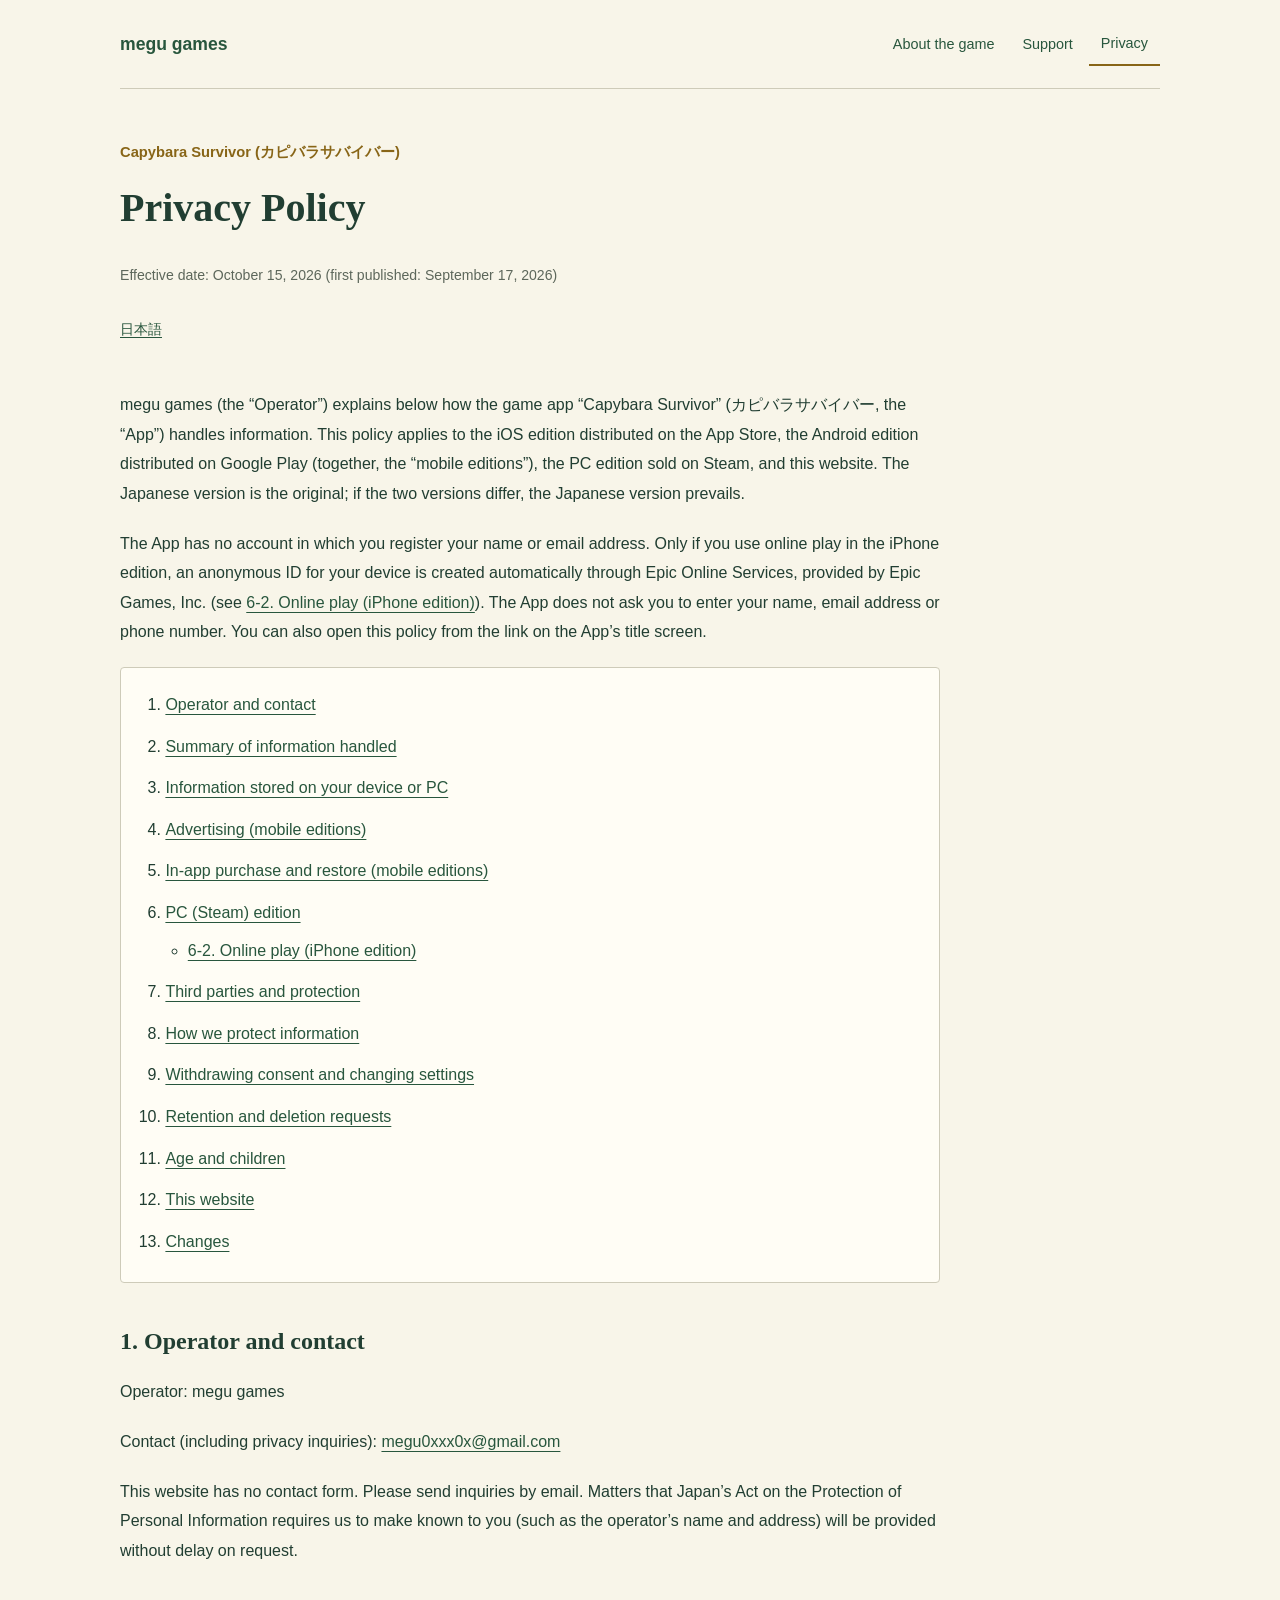
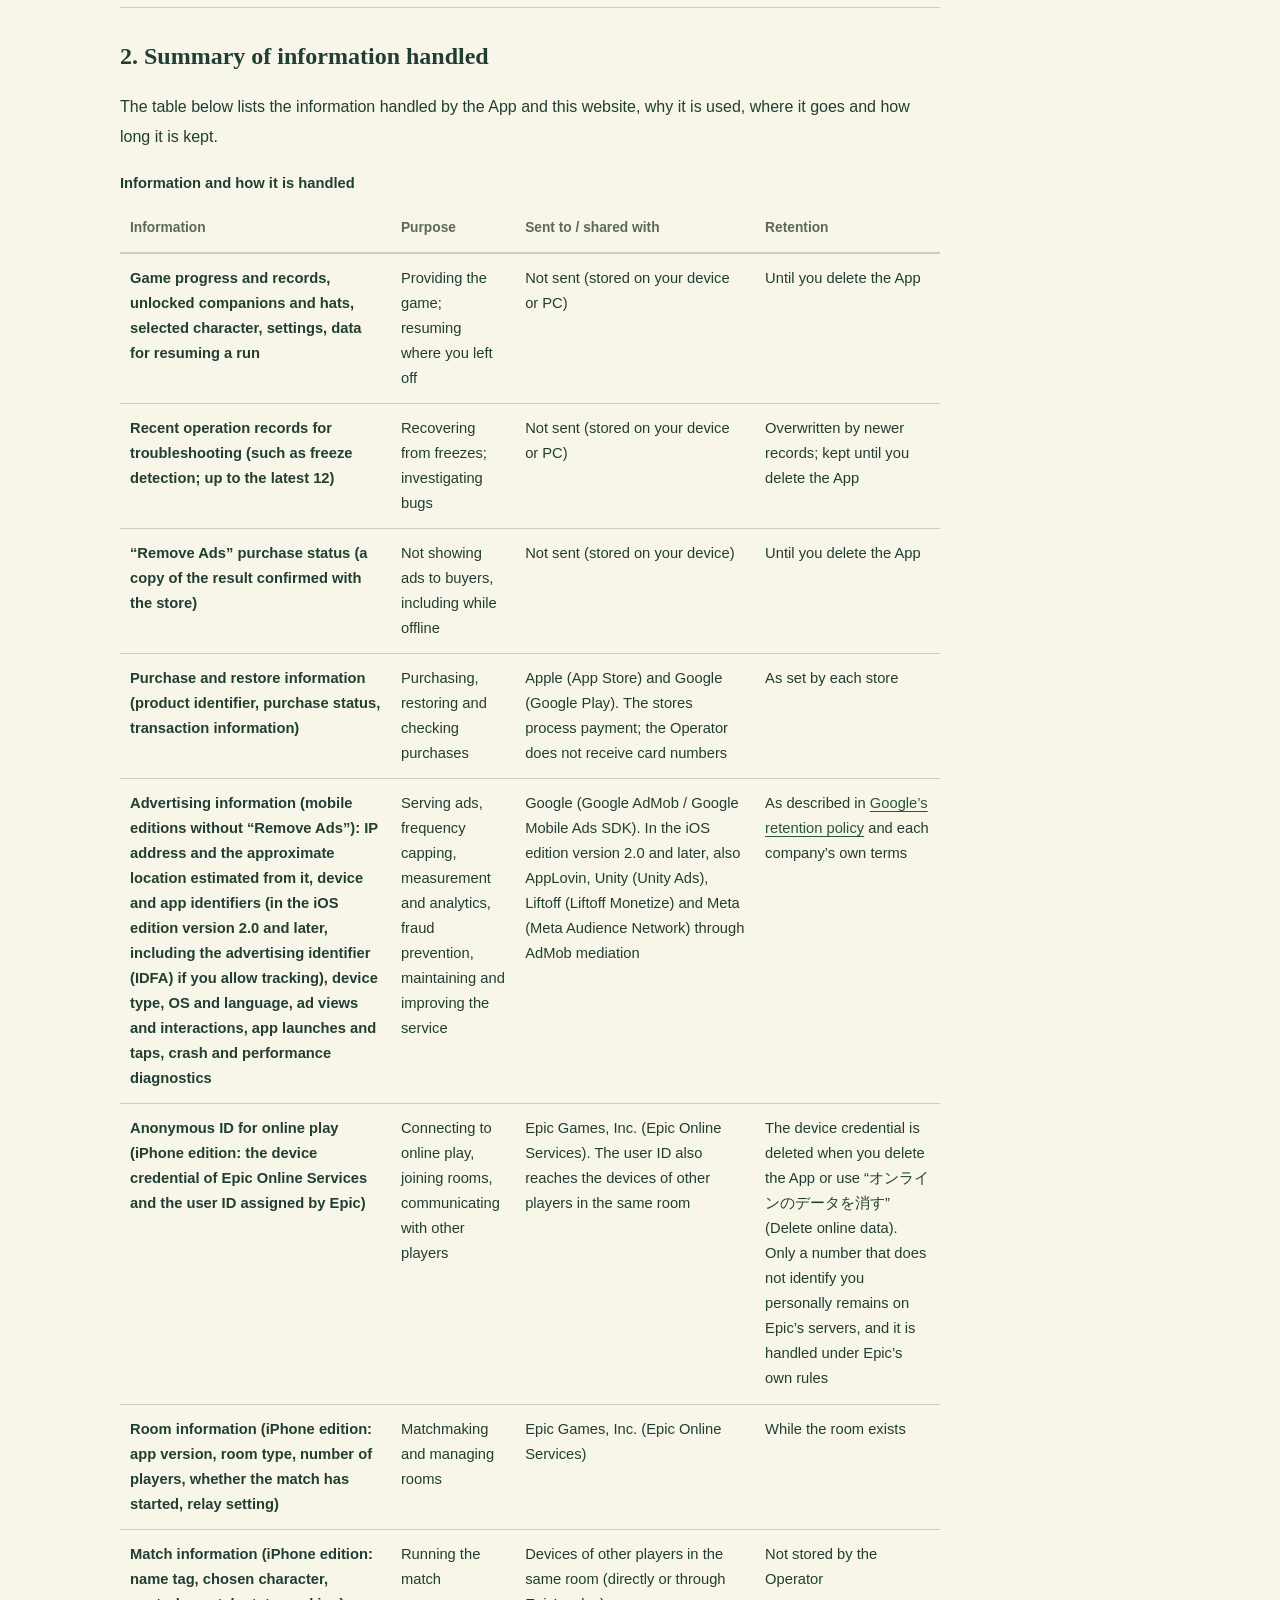
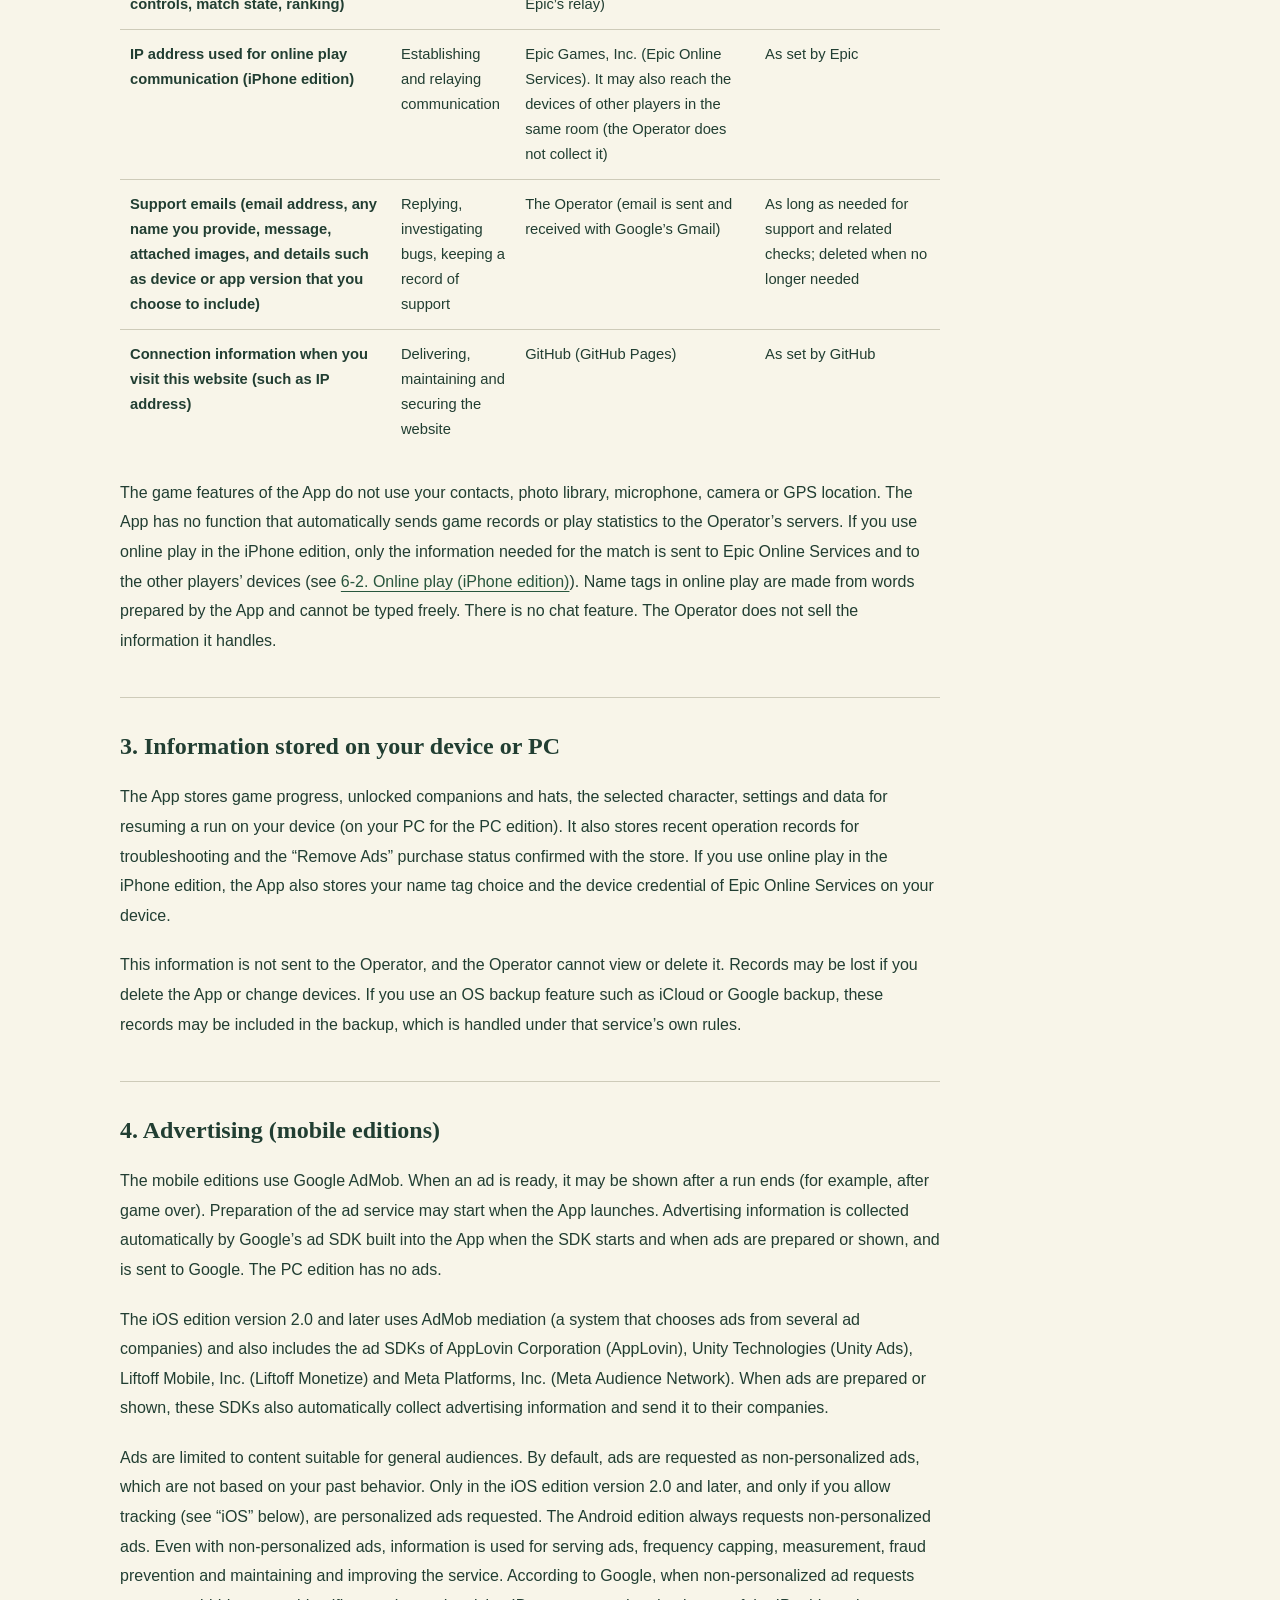
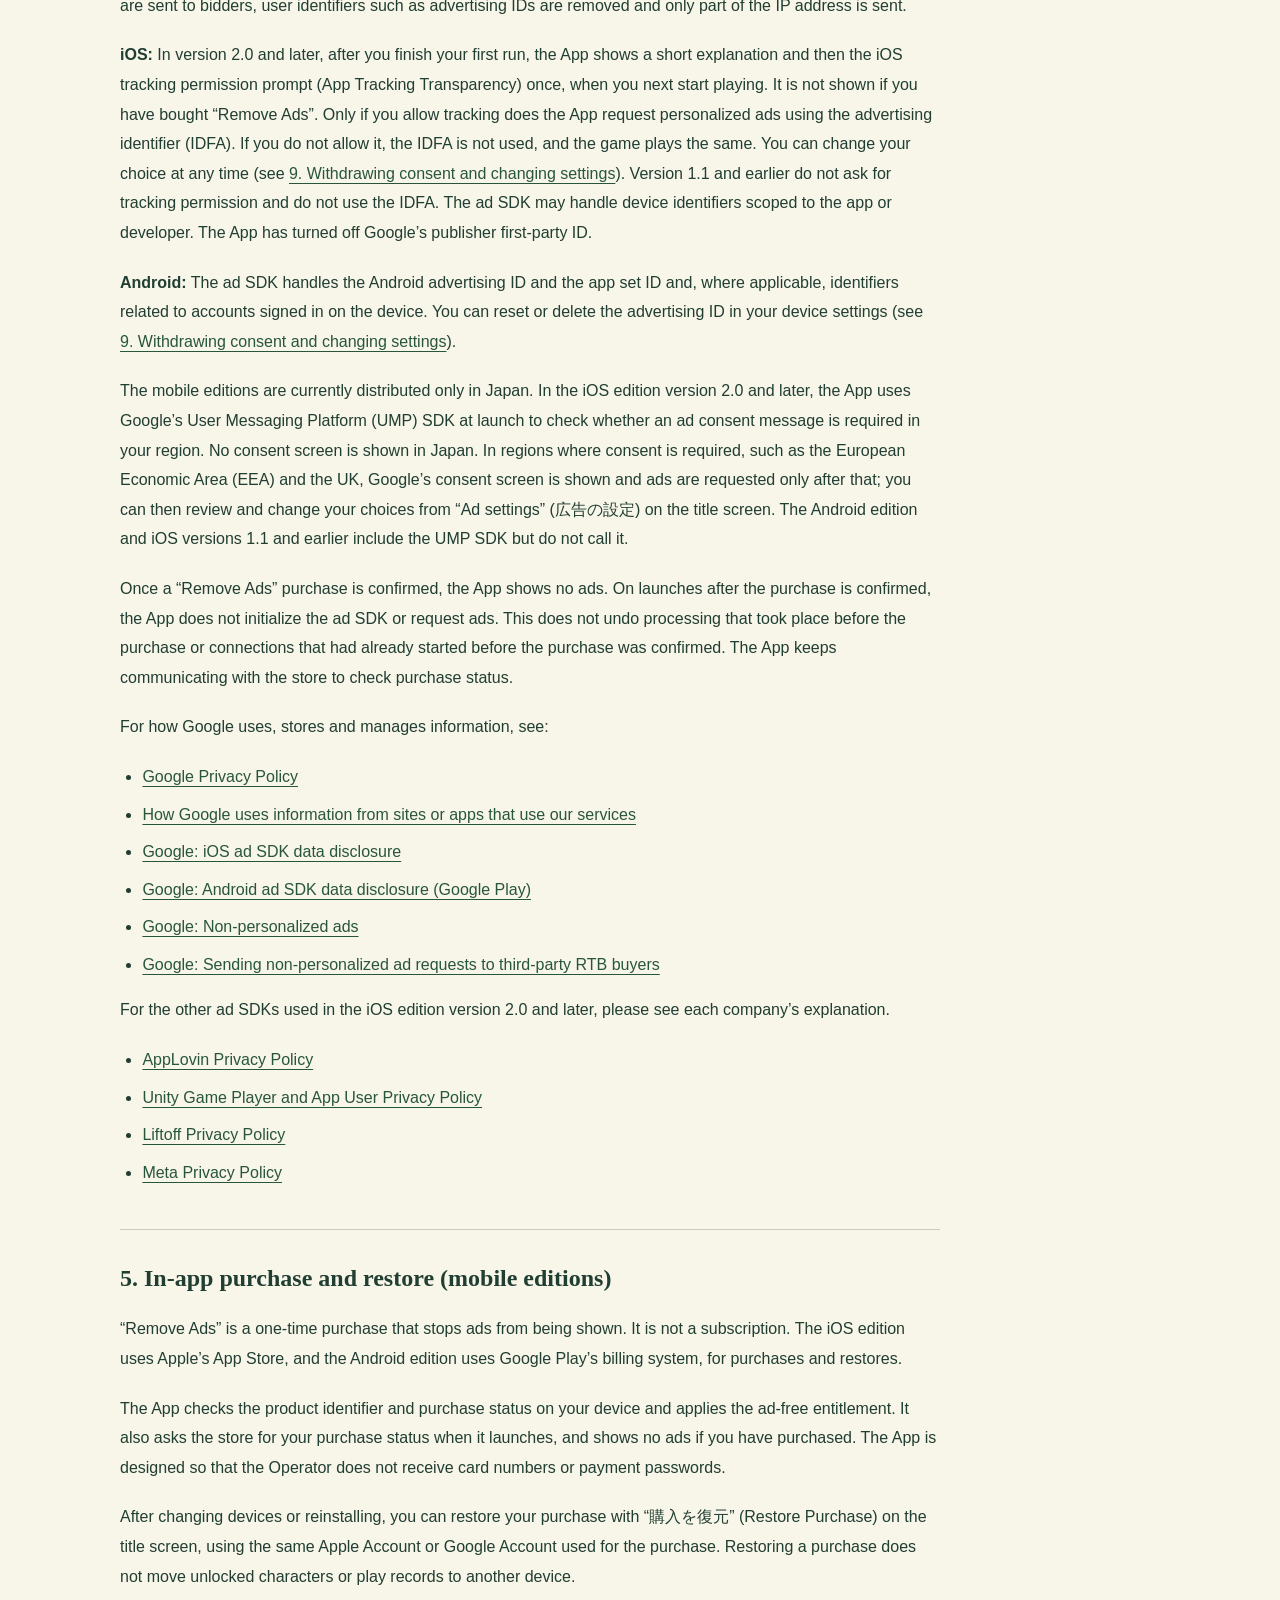
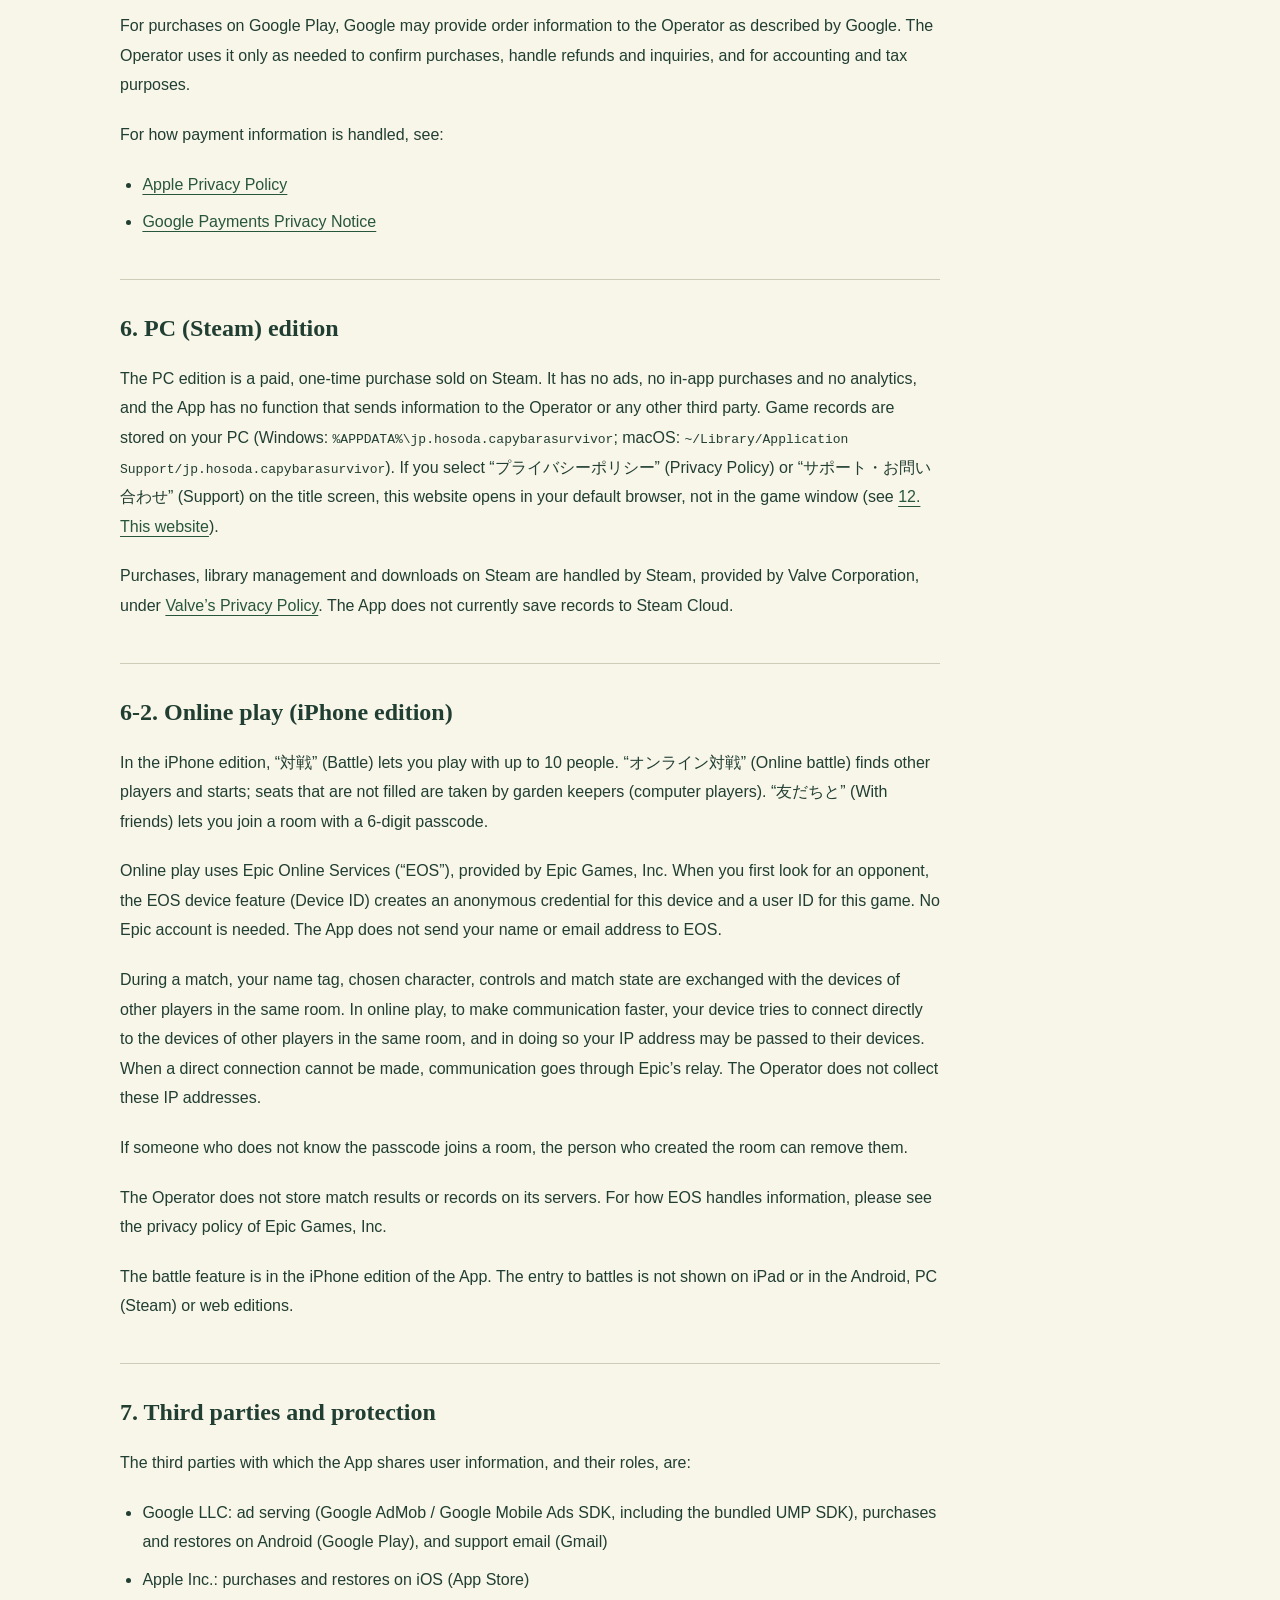
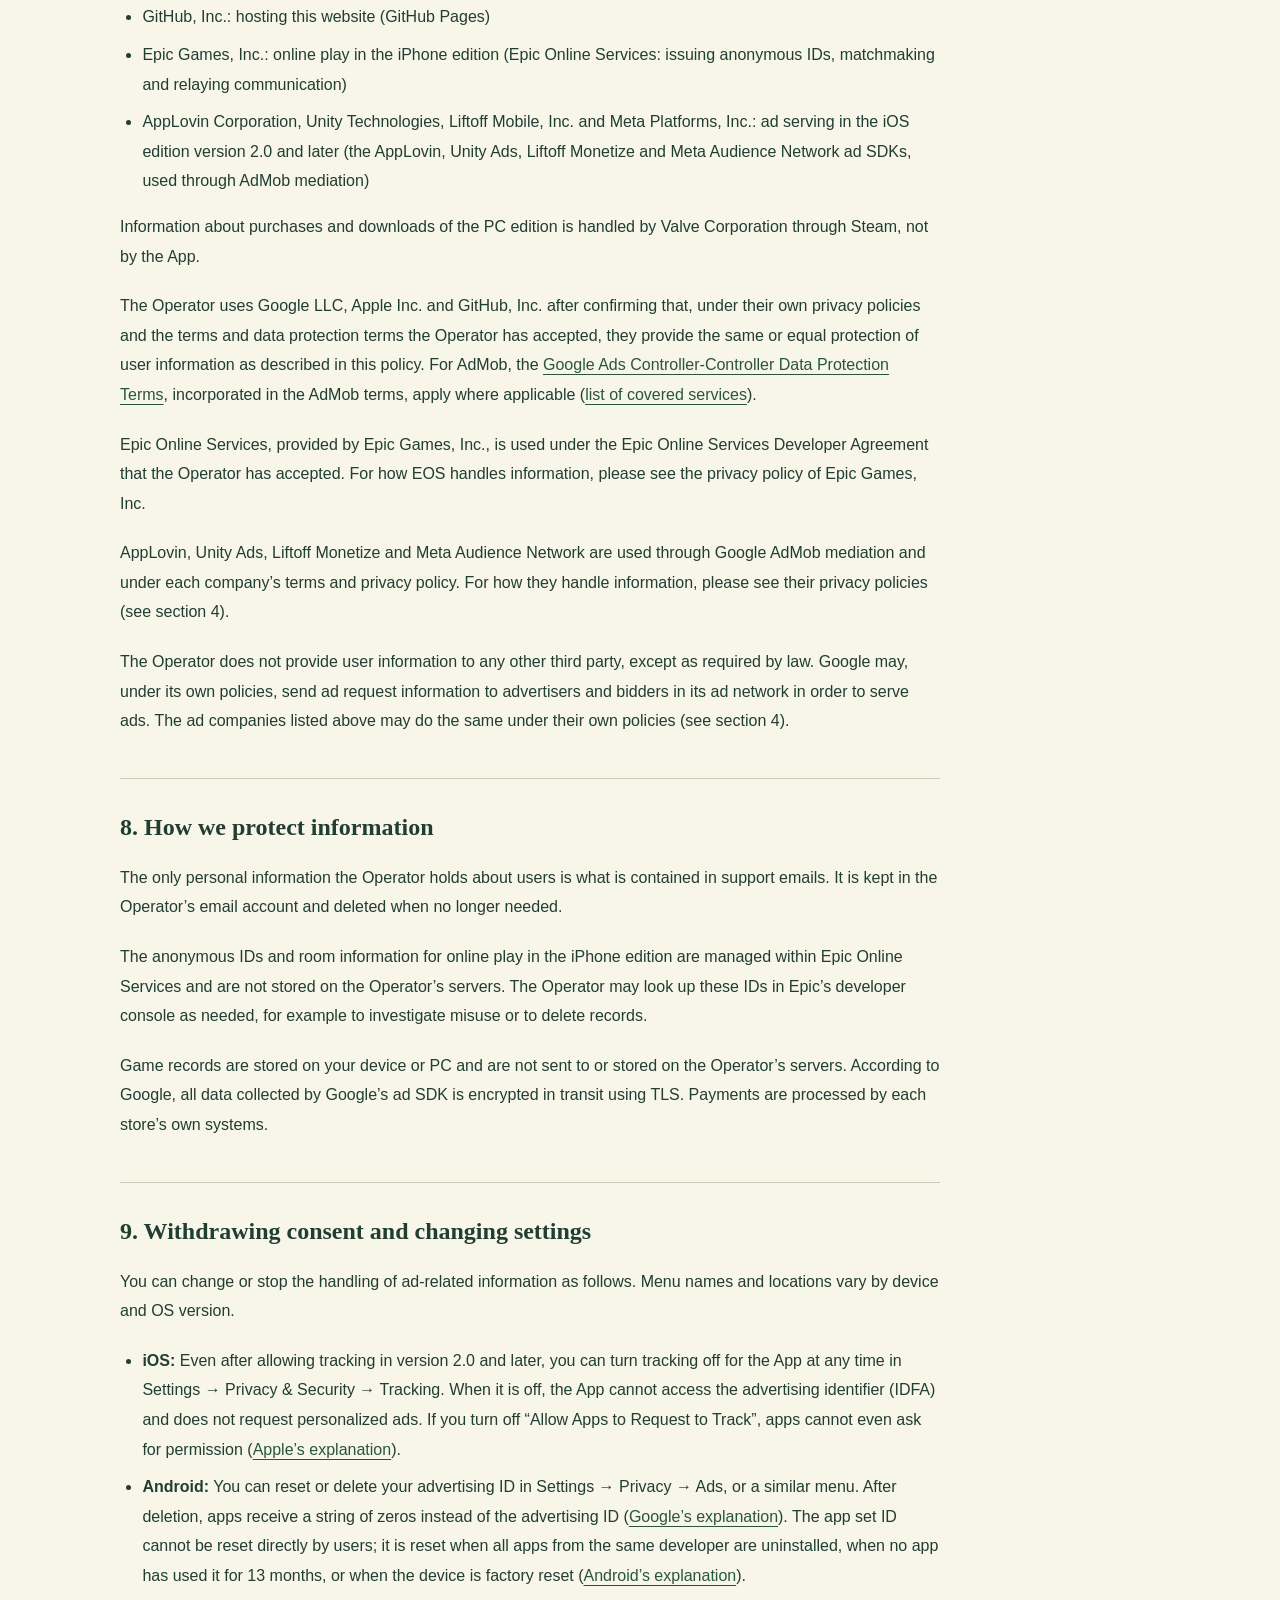
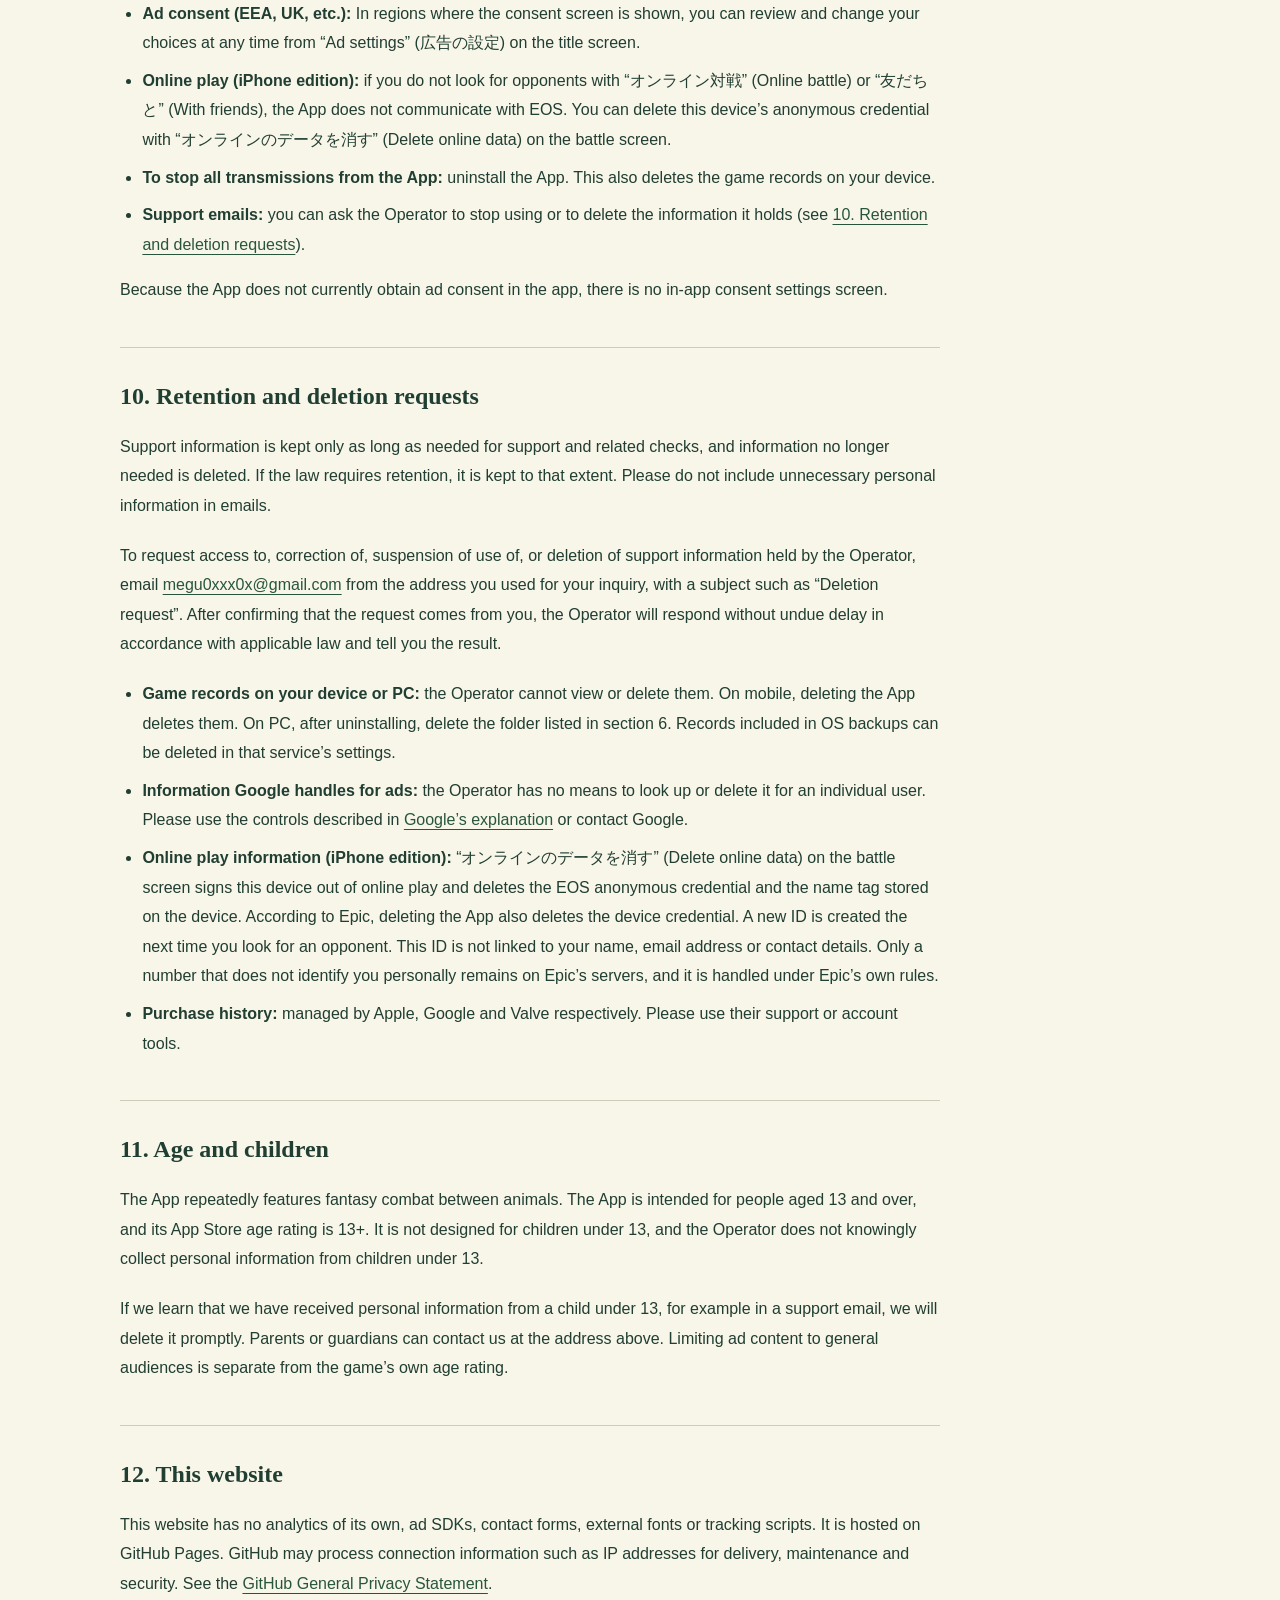
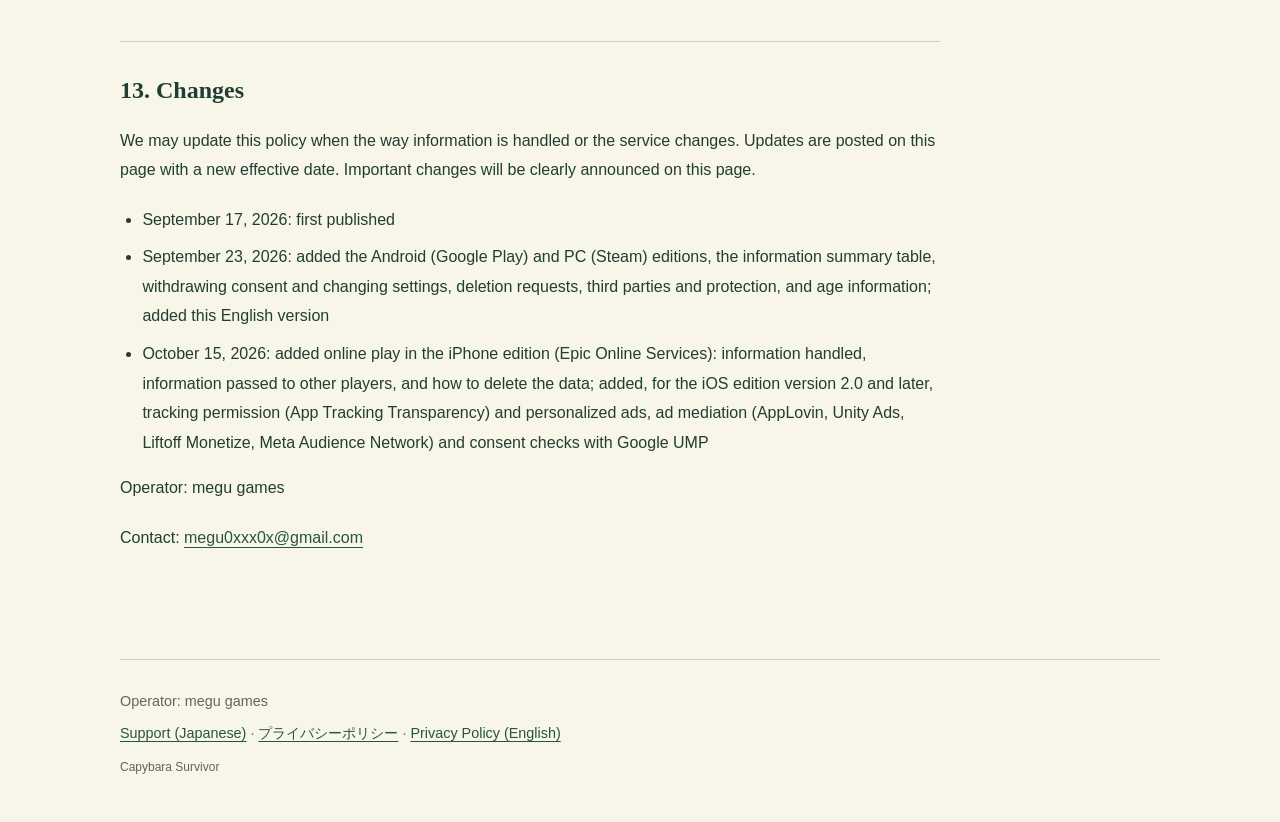
==== commit 98a0434b: "Privacy policy/support: iOS 2.0 asks ATT, personalized ads only when allowed, AdMob mediation (AppLo" ====
--- a/privacy.en.html
+++ b/privacy.en.html
@@ -22,7 +22,7 @@
 <tr><th scope="row">Recent operation records for troubleshooting (such as freeze detection; up to the latest 12)</th><td data-label="Purpose">Recovering from freezes; investigating bugs</td><td data-label="Sent to / shared with">Not sent (stored on your device or PC)</td><td data-label="Retention">Overwritten by newer records; kept until you delete the App</td></tr>
 <tr><th scope="row">“Remove Ads” purchase status (a copy of the result confirmed with the store)</th><td data-label="Purpose">Not showing ads to buyers, including while offline</td><td data-label="Sent to / shared with">Not sent (stored on your device)</td><td data-label="Retention">Until you delete the App</td></tr>
 <tr><th scope="row">Purchase and restore information (product identifier, purchase status, transaction information)</th><td data-label="Purpose">Purchasing, restoring and checking purchases</td><td data-label="Sent to / shared with">Apple (App Store) and Google (Google Play). The stores process payment; the Operator does not receive card numbers</td><td data-label="Retention">As set by each store</td></tr>
-<tr><th scope="row">Advertising information (mobile editions without “Remove Ads”): IP address and the approximate location estimated from it, device and app identifiers, device type, OS and language, ad views and interactions, app launches and taps, crash and performance diagnostics</th><td data-label="Purpose">Serving ads, frequency capping, measurement and analytics, fraud prevention, maintaining and improving the service</td><td data-label="Sent to / shared with">Google (Google AdMob / Google Mobile Ads SDK)</td><td data-label="Retention">As described in <a href="https://policies.google.com/technologies/retention?hl=en">Google’s retention policy</a></td></tr>
+<tr><th scope="row">Advertising information (mobile editions without “Remove Ads”): IP address and the approximate location estimated from it, device and app identifiers (in the iOS edition version 2.0 and later, including the advertising identifier (IDFA) if you allow tracking), device type, OS and language, ad views and interactions, app launches and taps, crash and performance diagnostics</th><td data-label="Purpose">Serving ads, frequency capping, measurement and analytics, fraud prevention, maintaining and improving the service</td><td data-label="Sent to / shared with">Google (Google AdMob / Google Mobile Ads SDK). In the iOS edition version 2.0 and later, also AppLovin, Unity (Unity Ads), Liftoff (Liftoff Monetize) and Meta (Meta Audience Network) through AdMob mediation</td><td data-label="Retention">As described in <a href="https://policies.google.com/technologies/retention?hl=en">Google’s retention policy</a> and each company’s own terms</td></tr>
 <tr><th scope="row">Anonymous ID for online play (iPhone edition: the device credential of Epic Online Services and the user ID assigned by Epic)</th><td data-label="Purpose">Connecting to online play, joining rooms, communicating with other players</td><td data-label="Sent to / shared with">Epic Games, Inc. (Epic Online Services). The user ID also reaches the devices of other players in the same room</td><td data-label="Retention">The device credential is deleted when you delete the App or use “オンラインのデータを消す” (Delete online data). Only a number that does not identify you personally remains on Epic’s servers, and it is handled under Epic’s own rules</td></tr>
 <tr><th scope="row">Room information (iPhone edition: app version, room type, number of players, whether the match has started, relay setting)</th><td data-label="Purpose">Matchmaking and managing rooms</td><td data-label="Sent to / shared with">Epic Games, Inc. (Epic Online Services)</td><td data-label="Retention">While the room exists</td></tr>
 <tr><th scope="row">Match information (iPhone edition: name tag, chosen character, controls, match state, ranking)</th><td data-label="Purpose">Running the match</td><td data-label="Sent to / shared with">Devices of other players in the same room (directly or through Epic’s relay)</td><td data-label="Retention">Not stored by the Operator</td></tr>
@@ -34,13 +34,16 @@
 <section id="device"><h2>3. Information stored on your device or PC</h2><p>The App stores game progress, unlocked companions and hats, the selected character, settings and data for resuming a run on your device (on your PC for the PC edition). It also stores recent operation records for troubleshooting and the “Remove Ads” purchase status confirmed with the store. If you use online play in the iPhone edition, the App also stores your name tag choice and the device credential of Epic Online Services on your device.</p>
 <p>This information is not sent to the Operator, and the Operator cannot view or delete it. Records may be lost if you delete the App or change devices. If you use an OS backup feature such as iCloud or Google backup, these records may be included in the backup, which is handled under that service’s own rules.</p></section>
 <section id="ads"><h2>4. Advertising (mobile editions)</h2><p>The mobile editions use Google AdMob. When an ad is ready, it may be shown after a run ends (for example, after game over). Preparation of the ad service may start when the App launches. Advertising information is collected automatically by Google’s ad SDK built into the App when the SDK starts and when ads are prepared or shown, and is sent to Google. The PC edition has no ads.</p>
-<p>Ads are requested as non-personalized ads, which are not based on your past behavior, and are limited to content suitable for general audiences. Even so, information is used for serving ads, frequency capping, measurement, fraud prevention and maintaining and improving the service. According to Google, when non-personalized ad requests are sent to bidders, user identifiers such as advertising IDs are removed and only part of the IP address is sent.</p>
-<p><strong>iOS:</strong> The App does not ask for tracking permission (App Tracking Transparency). As a result, the advertising identifier (IDFA) is not used for the App’s ads. The ad SDK may handle device identifiers scoped to the app or developer. The App has turned off Google’s publisher first-party ID.</p>
+<p>The iOS edition version 2.0 and later uses AdMob mediation (a system that chooses ads from several ad companies) and also includes the ad SDKs of AppLovin Corporation (AppLovin), Unity Technologies (Unity Ads), Liftoff Mobile, Inc. (Liftoff Monetize) and Meta Platforms, Inc. (Meta Audience Network). When ads are prepared or shown, these SDKs also automatically collect advertising information and send it to their companies.</p>
+<p>Ads are limited to content suitable for general audiences. By default, ads are requested as non-personalized ads, which are not based on your past behavior. Only in the iOS edition version 2.0 and later, and only if you allow tracking (see “iOS” below), are personalized ads requested. The Android edition always requests non-personalized ads. Even with non-personalized ads, information is used for serving ads, frequency capping, measurement, fraud prevention and maintaining and improving the service. According to Google, when non-personalized ad requests are sent to bidders, user identifiers such as advertising IDs are removed and only part of the IP address is sent.</p>
+<p><strong>iOS:</strong> In version 2.0 and later, after you finish your first run, the App shows a short explanation and then the iOS tracking permission prompt (App Tracking Transparency) once, when you next start playing. It is not shown if you have bought “Remove Ads”. Only if you allow tracking does the App request personalized ads using the advertising identifier (IDFA). If you do not allow it, the IDFA is not used, and the game plays the same. You can change your choice at any time (see <a href="#withdraw">9. Withdrawing consent and changing settings</a>). Version 1.1 and earlier do not ask for tracking permission and do not use the IDFA. The ad SDK may handle device identifiers scoped to the app or developer. The App has turned off Google’s publisher first-party ID.</p>
 <p><strong>Android:</strong> The ad SDK handles the Android advertising ID and the app set ID and, where applicable, identifiers related to accounts signed in on the device. You can reset or delete the advertising ID in your device settings (see <a href="#withdraw">9. Withdrawing consent and changing settings</a>).</p>
-<p>The mobile editions are currently distributed only in Japan and do not show an ad consent screen. Google’s User Messaging Platform (UMP) SDK is included with the ad SDK but is not currently called. If a consent screen is introduced, for example to distribute in more regions, we will update this policy beforehand and add an in-app entry point to review and change your choices.</p>
+<p>The mobile editions are currently distributed only in Japan. In the iOS edition version 2.0 and later, the App uses Google’s User Messaging Platform (UMP) SDK at launch to check whether an ad consent message is required in your region. No consent screen is shown in Japan. In regions where consent is required, such as the European Economic Area (EEA) and the UK, Google’s consent screen is shown and ads are requested only after that; you can then review and change your choices from “Ad settings” (広告の設定) on the title screen. The Android edition and iOS versions 1.1 and earlier include the UMP SDK but do not call it.</p>
 <p>Once a “Remove Ads” purchase is confirmed, the App shows no ads. On launches after the purchase is confirmed, the App does not initialize the ad SDK or request ads. This does not undo processing that took place before the purchase or connections that had already started before the purchase was confirmed. The App keeps communicating with the store to check purchase status.</p>
 <p>For how Google uses, stores and manages information, see:</p>
-<ul><li><a href="https://policies.google.com/privacy?hl=en">Google Privacy Policy</a></li><li><a href="https://policies.google.com/technologies/partner-sites?hl=en">How Google uses information from sites or apps that use our services</a></li><li><a href="https://developers.google.com/admob/ios/privacy/data-disclosure">Google: iOS ad SDK data disclosure</a></li><li><a href="https://developers.google.com/admob/android/privacy/play-data-disclosure">Google: Android ad SDK data disclosure (Google Play)</a></li><li><a href="https://support.google.com/admob/answer/7676680?hl=en">Google: Non-personalized ads</a></li><li><a href="https://support.google.com/admob/answer/10833943?hl=en">Google: Sending non-personalized ad requests to third-party RTB buyers</a></li></ul></section>
+<ul><li><a href="https://policies.google.com/privacy?hl=en">Google Privacy Policy</a></li><li><a href="https://policies.google.com/technologies/partner-sites?hl=en">How Google uses information from sites or apps that use our services</a></li><li><a href="https://developers.google.com/admob/ios/privacy/data-disclosure">Google: iOS ad SDK data disclosure</a></li><li><a href="https://developers.google.com/admob/android/privacy/play-data-disclosure">Google: Android ad SDK data disclosure (Google Play)</a></li><li><a href="https://support.google.com/admob/answer/7676680?hl=en">Google: Non-personalized ads</a></li><li><a href="https://support.google.com/admob/answer/10833943?hl=en">Google: Sending non-personalized ad requests to third-party RTB buyers</a></li></ul>
+<p>For the other ad SDKs used in the iOS edition version 2.0 and later, please see each company’s explanation.</p>
+<ul><li><a href="https://www.applovin.com/privacy/">AppLovin Privacy Policy</a></li><li><a href="https://unity.com/legal/game-player-and-app-user-privacy-policy">Unity Game Player and App User Privacy Policy</a></li><li><a href="https://liftoff.ai/privacy-policy/">Liftoff Privacy Policy</a></li><li><a href="https://www.facebook.com/privacy/policy/">Meta Privacy Policy</a></li></ul></section>
 <section id="purchase"><h2>5. In-app purchase and restore (mobile editions)</h2><p>“Remove Ads” is a one-time purchase that stops ads from being shown. It is not a subscription. The iOS edition uses Apple’s App Store, and the Android edition uses Google Play’s billing system, for purchases and restores.</p>
 <p>The App checks the product identifier and purchase status on your device and applies the ad-free entitlement. It also asks the store for your purchase status when it launches, and shows no ads if you have purchased. The App is designed so that the Operator does not receive card numbers or payment passwords.</p>
 <p>After changing devices or reinstalling, you can restore your purchase with “購入を復元” (Restore Purchase) on the title screen, using the same Apple Account or Google Account used for the purchase. Restoring a purchase does not move unlocked characters or play records to another device.</p>
@@ -56,17 +59,19 @@
 <p>The Operator does not store match results or records on its servers. For how EOS handles information, please see the privacy policy of Epic Games, Inc.</p>
 <p>The battle feature is in the iPhone edition of the App. The entry to battles is not shown on iPad or in the Android, PC (Steam) or web editions.</p></section>
 <section id="third-parties"><h2>7. Third parties and protection</h2><p>The third parties with which the App shares user information, and their roles, are:</p>
-<ul><li>Google LLC: ad serving (Google AdMob / Google Mobile Ads SDK, including the bundled UMP SDK), purchases and restores on Android (Google Play), and support email (Gmail)</li><li>Apple Inc.: purchases and restores on iOS (App Store)</li><li>GitHub, Inc.: hosting this website (GitHub Pages)</li><li>Epic Games, Inc.: online play in the iPhone edition (Epic Online Services: issuing anonymous IDs, matchmaking and relaying communication)</li></ul>
+<ul><li>Google LLC: ad serving (Google AdMob / Google Mobile Ads SDK, including the bundled UMP SDK), purchases and restores on Android (Google Play), and support email (Gmail)</li><li>Apple Inc.: purchases and restores on iOS (App Store)</li><li>GitHub, Inc.: hosting this website (GitHub Pages)</li><li>Epic Games, Inc.: online play in the iPhone edition (Epic Online Services: issuing anonymous IDs, matchmaking and relaying communication)</li><li>AppLovin Corporation, Unity Technologies, Liftoff Mobile, Inc. and Meta Platforms, Inc.: ad serving in the iOS edition version 2.0 and later (the AppLovin, Unity Ads, Liftoff Monetize and Meta Audience Network ad SDKs, used through AdMob mediation)</li></ul>
 <p>Information about purchases and downloads of the PC edition is handled by Valve Corporation through Steam, not by the App.</p>
 <p>The Operator uses Google LLC, Apple Inc. and GitHub, Inc. after confirming that, under their own privacy policies and the terms and data protection terms the Operator has accepted, they provide the same or equal protection of user information as described in this policy. For AdMob, the <a href="https://business.safety.google/adscontrollerterms/">Google Ads Controller-Controller Data Protection Terms</a>, incorporated in the AdMob terms, apply where applicable (<a href="https://business.safety.google/adsservices/">list of covered services</a>).</p>
 <p>Epic Online Services, provided by Epic Games, Inc., is used under the Epic Online Services Developer Agreement that the Operator has accepted. For how EOS handles information, please see the privacy policy of Epic Games, Inc.</p>
-<p>The Operator does not provide user information to any other third party, except as required by law. Google may, under its own policies, send ad request information to advertisers and bidders in its ad network in order to serve ads (see section 4).</p></section>
+<p>AppLovin, Unity Ads, Liftoff Monetize and Meta Audience Network are used through Google AdMob mediation and under each company’s terms and privacy policy. For how they handle information, please see their privacy policies (see section 4).</p>
+<p>The Operator does not provide user information to any other third party, except as required by law. Google may, under its own policies, send ad request information to advertisers and bidders in its ad network in order to serve ads. The ad companies listed above may do the same under their own policies (see section 4).</p></section>
 <section id="security"><h2>8. How we protect information</h2><p>The only personal information the Operator holds about users is what is contained in support emails. It is kept in the Operator’s email account and deleted when no longer needed.</p>
 <p>The anonymous IDs and room information for online play in the iPhone edition are managed within Epic Online Services and are not stored on the Operator’s servers. The Operator may look up these IDs in Epic’s developer console as needed, for example to investigate misuse or to delete records.</p>
 <p>Game records are stored on your device or PC and are not sent to or stored on the Operator’s servers. According to Google, all data collected by Google’s ad SDK is encrypted in transit using TLS. Payments are processed by each store’s own systems.</p></section>
 <section id="withdraw"><h2>9. Withdrawing consent and changing settings</h2><p>You can change or stop the handling of ad-related information as follows. Menu names and locations vary by device and OS version.</p>
-<ul><li><strong>iOS:</strong> The App does not ask for tracking permission. If you turn off “Allow Apps to Request to Track” in Settings → Privacy &amp; Security → Tracking, apps cannot even ask for permission and cannot access the advertising identifier (IDFA) (<a href="https://support.apple.com/en-us/102420">Apple’s explanation</a>).</li>
+<ul><li><strong>iOS:</strong> Even after allowing tracking in version 2.0 and later, you can turn tracking off for the App at any time in Settings → Privacy &amp; Security → Tracking. When it is off, the App cannot access the advertising identifier (IDFA) and does not request personalized ads. If you turn off “Allow Apps to Request to Track”, apps cannot even ask for permission (<a href="https://support.apple.com/en-us/102420">Apple’s explanation</a>).</li>
 <li><strong>Android:</strong> You can reset or delete your advertising ID in Settings → Privacy → Ads, or a similar menu. After deletion, apps receive a string of zeros instead of the advertising ID (<a href="https://support.google.com/googleplay/android-developer/answer/6048248?hl=en">Google’s explanation</a>). The app set ID cannot be reset directly by users; it is reset when all apps from the same developer are uninstalled, when no app has used it for 13 months, or when the device is factory reset (<a href="https://developer.android.com/identity/app-set-id">Android’s explanation</a>).</li>
+<li><strong>Ad consent (EEA, UK, etc.):</strong> In regions where the consent screen is shown, you can review and change your choices at any time from “Ad settings” (広告の設定) on the title screen.</li>
 <li><strong>Online play (iPhone edition):</strong> if you do not look for opponents with “オンライン対戦” (Online battle) or “友だちと” (With friends), the App does not communicate with EOS. You can delete this device’s anonymous credential with “オンラインのデータを消す” (Delete online data) on the battle screen.</li>
 <li><strong>To stop all transmissions from the App:</strong> uninstall the App. This also deletes the game records on your device.</li>
 <li><strong>Support emails:</strong> you can ask the Operator to stop using or to delete the information it holds (see <a href="#delete">10. Retention and deletion requests</a>).</li></ul>
@@ -82,6 +87,6 @@
 <p>If we learn that we have received personal information from a child under 13, for example in a support email, we will delete it promptly. Parents or guardians can contact us at the address above. Limiting ad content to general audiences is separate from the game’s own age rating.</p></section>
 <section id="site"><h2>12. This website</h2><p>This website has no analytics of its own, ad SDKs, contact forms, external fonts or tracking scripts. It is hosted on GitHub Pages. GitHub may process connection information such as IP addresses for delivery, maintenance and security. See the <a href="https://docs.github.com/en/site-policy/privacy-policies/github-general-privacy-statement">GitHub General Privacy Statement</a>.</p></section>
 <section id="changes"><h2>13. Changes</h2><p>We may update this policy when the way information is handled or the service changes. Updates are posted on this page with a new effective date. Important changes will be clearly announced on this page.</p>
-<ul><li>September 17, 2026: first published</li><li>September 23, 2026: added the Android (Google Play) and PC (Steam) editions, the information summary table, withdrawing consent and changing settings, deletion requests, third parties and protection, and age information; added this English version</li><li>October 15, 2026: added online play in the iPhone edition (Epic Online Services): information handled, information passed to other players, and how to delete the data</li></ul>
+<ul><li>September 17, 2026: first published</li><li>September 23, 2026: added the Android (Google Play) and PC (Steam) editions, the information summary table, withdrawing consent and changing settings, deletion requests, third parties and protection, and age information; added this English version</li><li>October 15, 2026: added online play in the iPhone edition (Epic Online Services): information handled, information passed to other players, and how to delete the data; added, for the iOS edition version 2.0 and later, tracking permission (App Tracking Transparency) and personalized ads, ad mediation (AppLovin, Unity Ads, Liftoff Monetize, Meta Audience Network) and consent checks with Google UMP</li></ul>
 <p>Operator: megu games</p><p>Contact: <a href="mailto:megu0xxx0x@gmail.com">megu0xxx0x@gmail.com</a></p></section>
 </main><footer><p>Operator: megu games</p><p><a href="support.html" hreflang="ja">Support (Japanese)</a><span aria-hidden="true"> · </span><a href="privacy.html" hreflang="ja" lang="ja">プライバシーポリシー</a><span aria-hidden="true"> · </span><a href="privacy.en.html">Privacy Policy (English)</a></p><small>Capybara Survivor</small></footer></body></html>
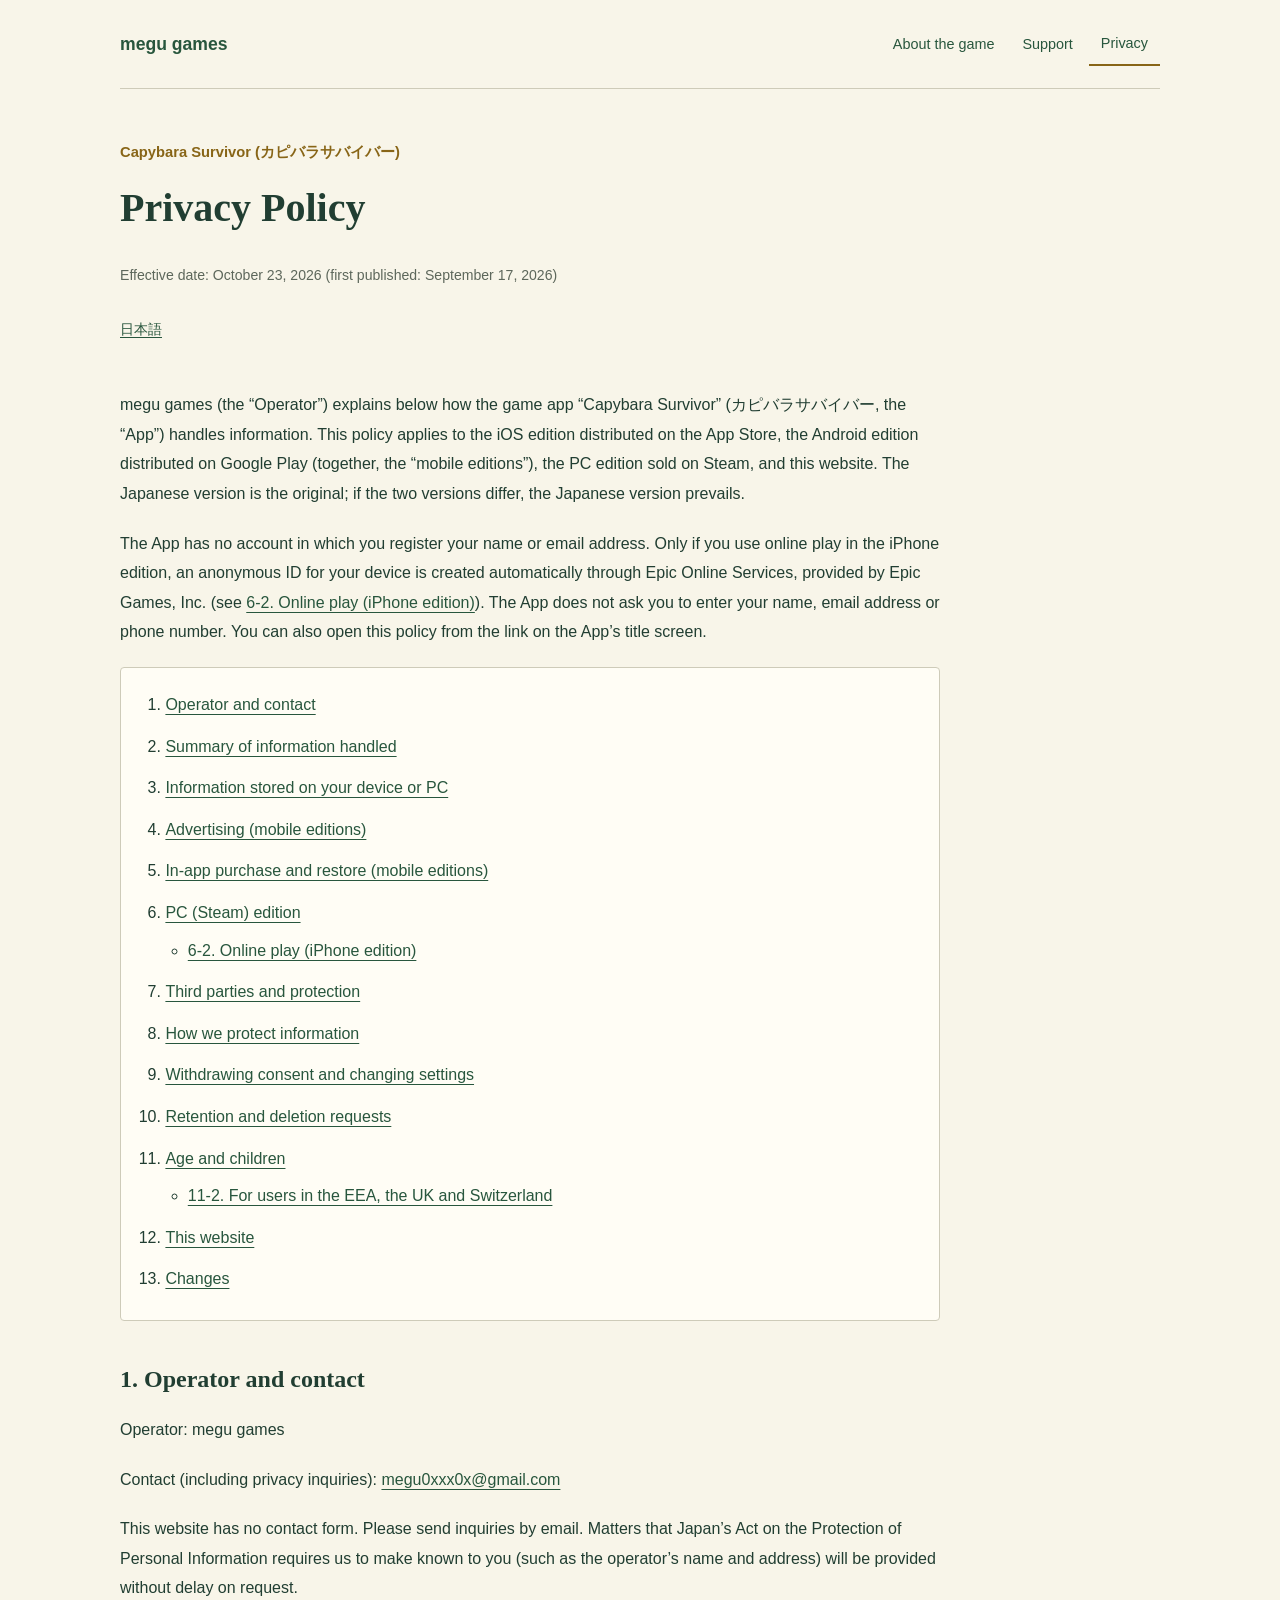
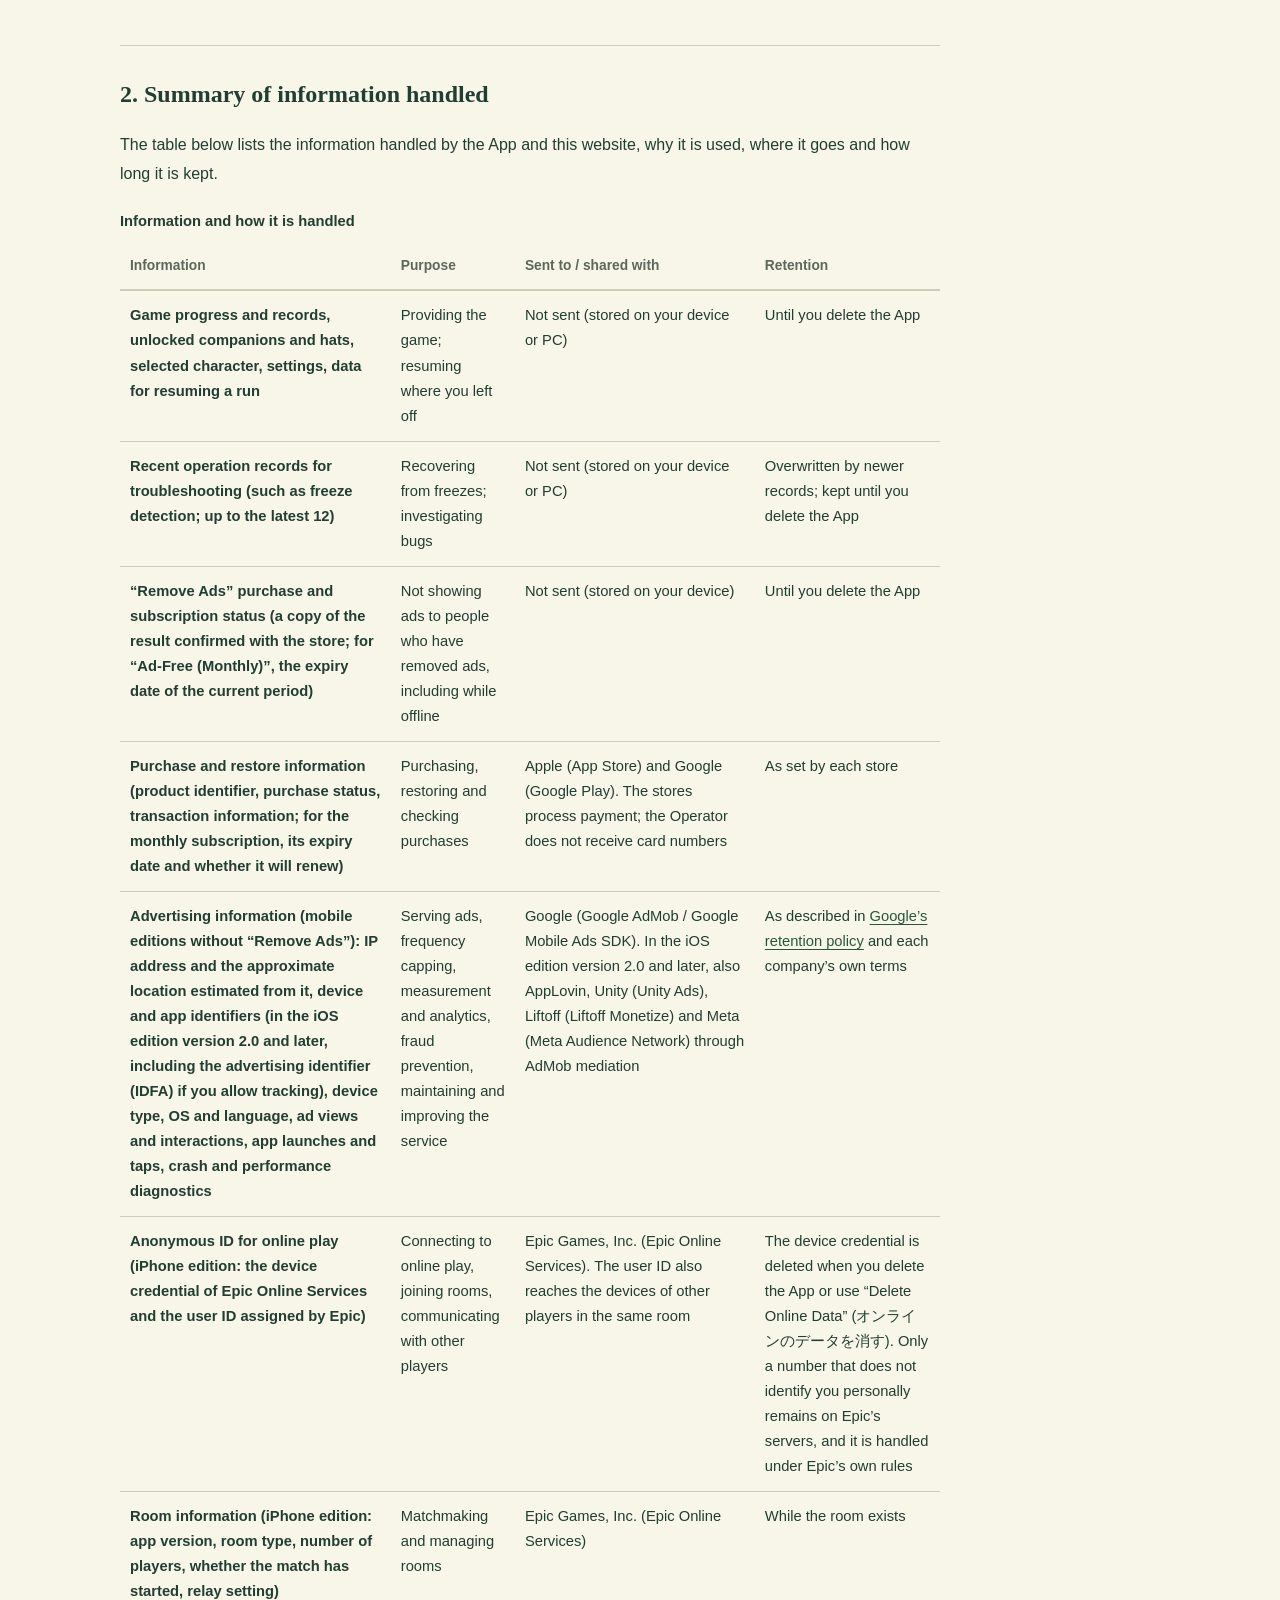
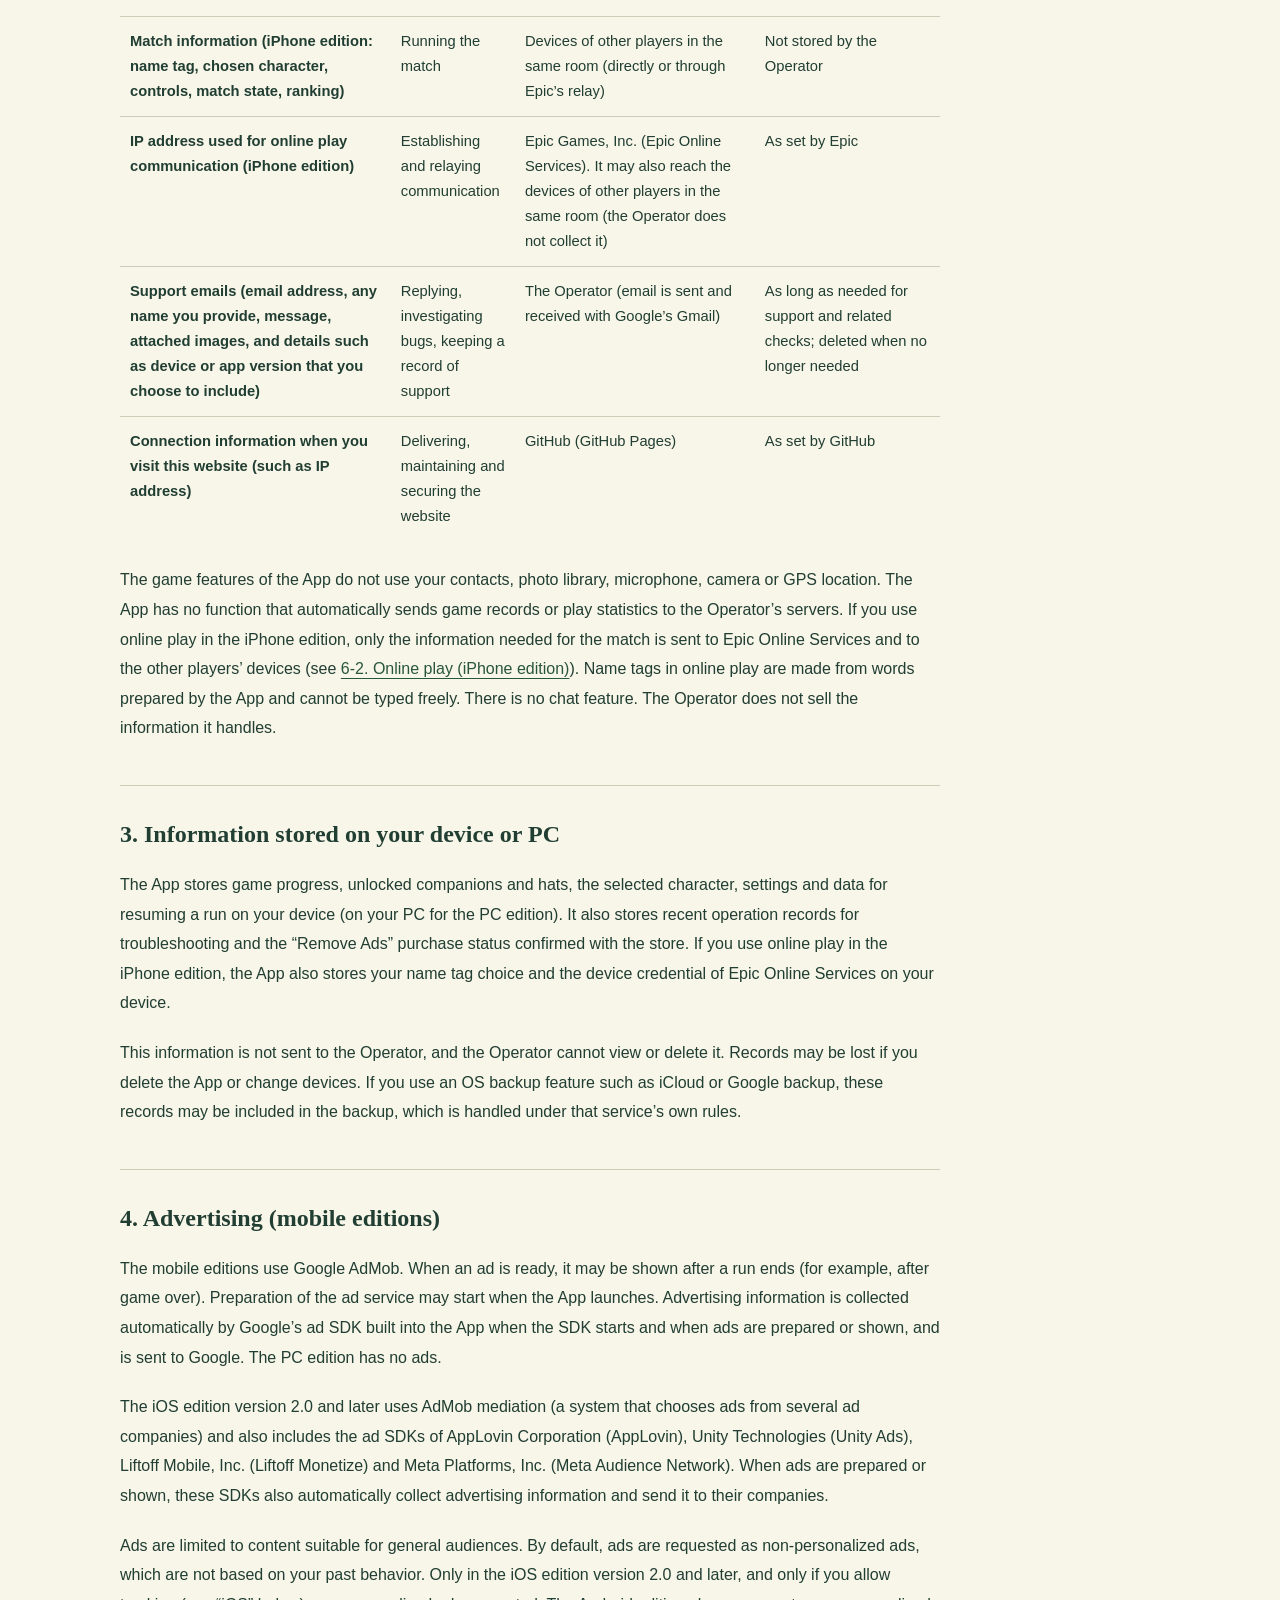
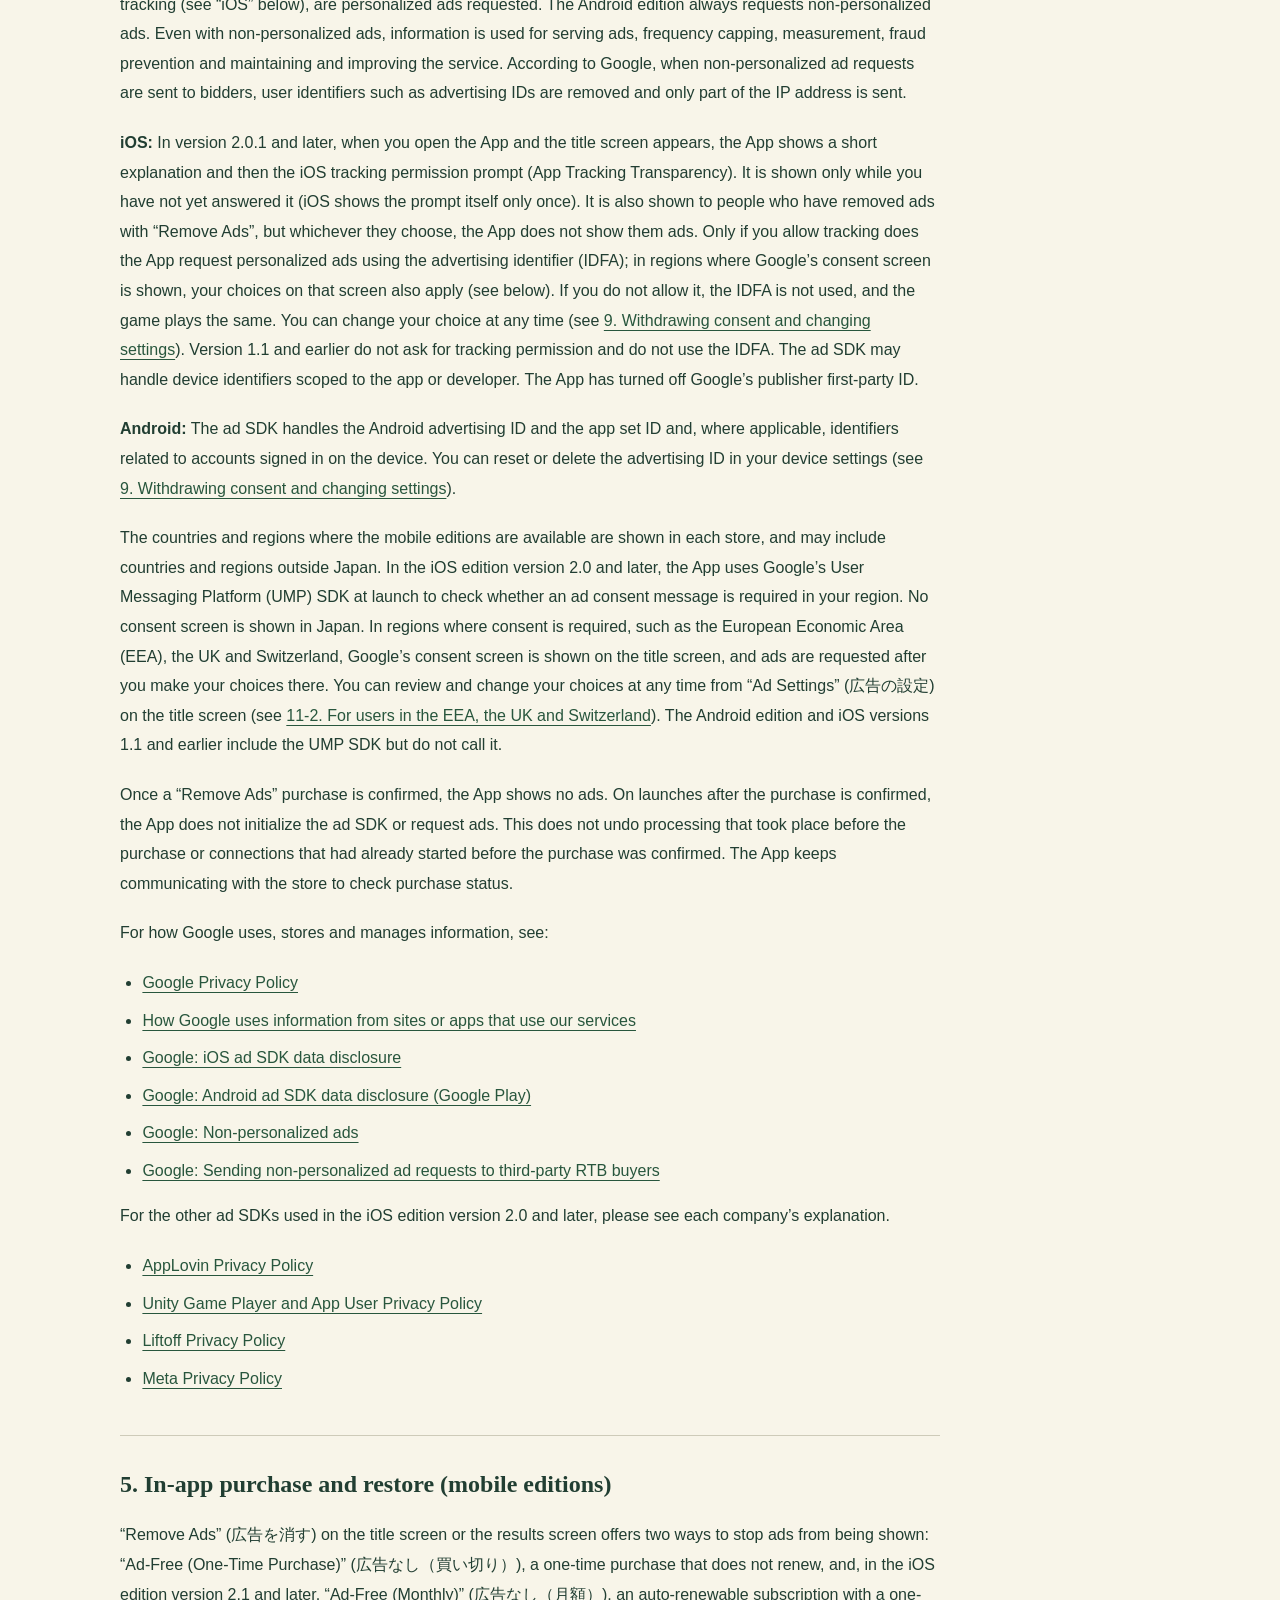
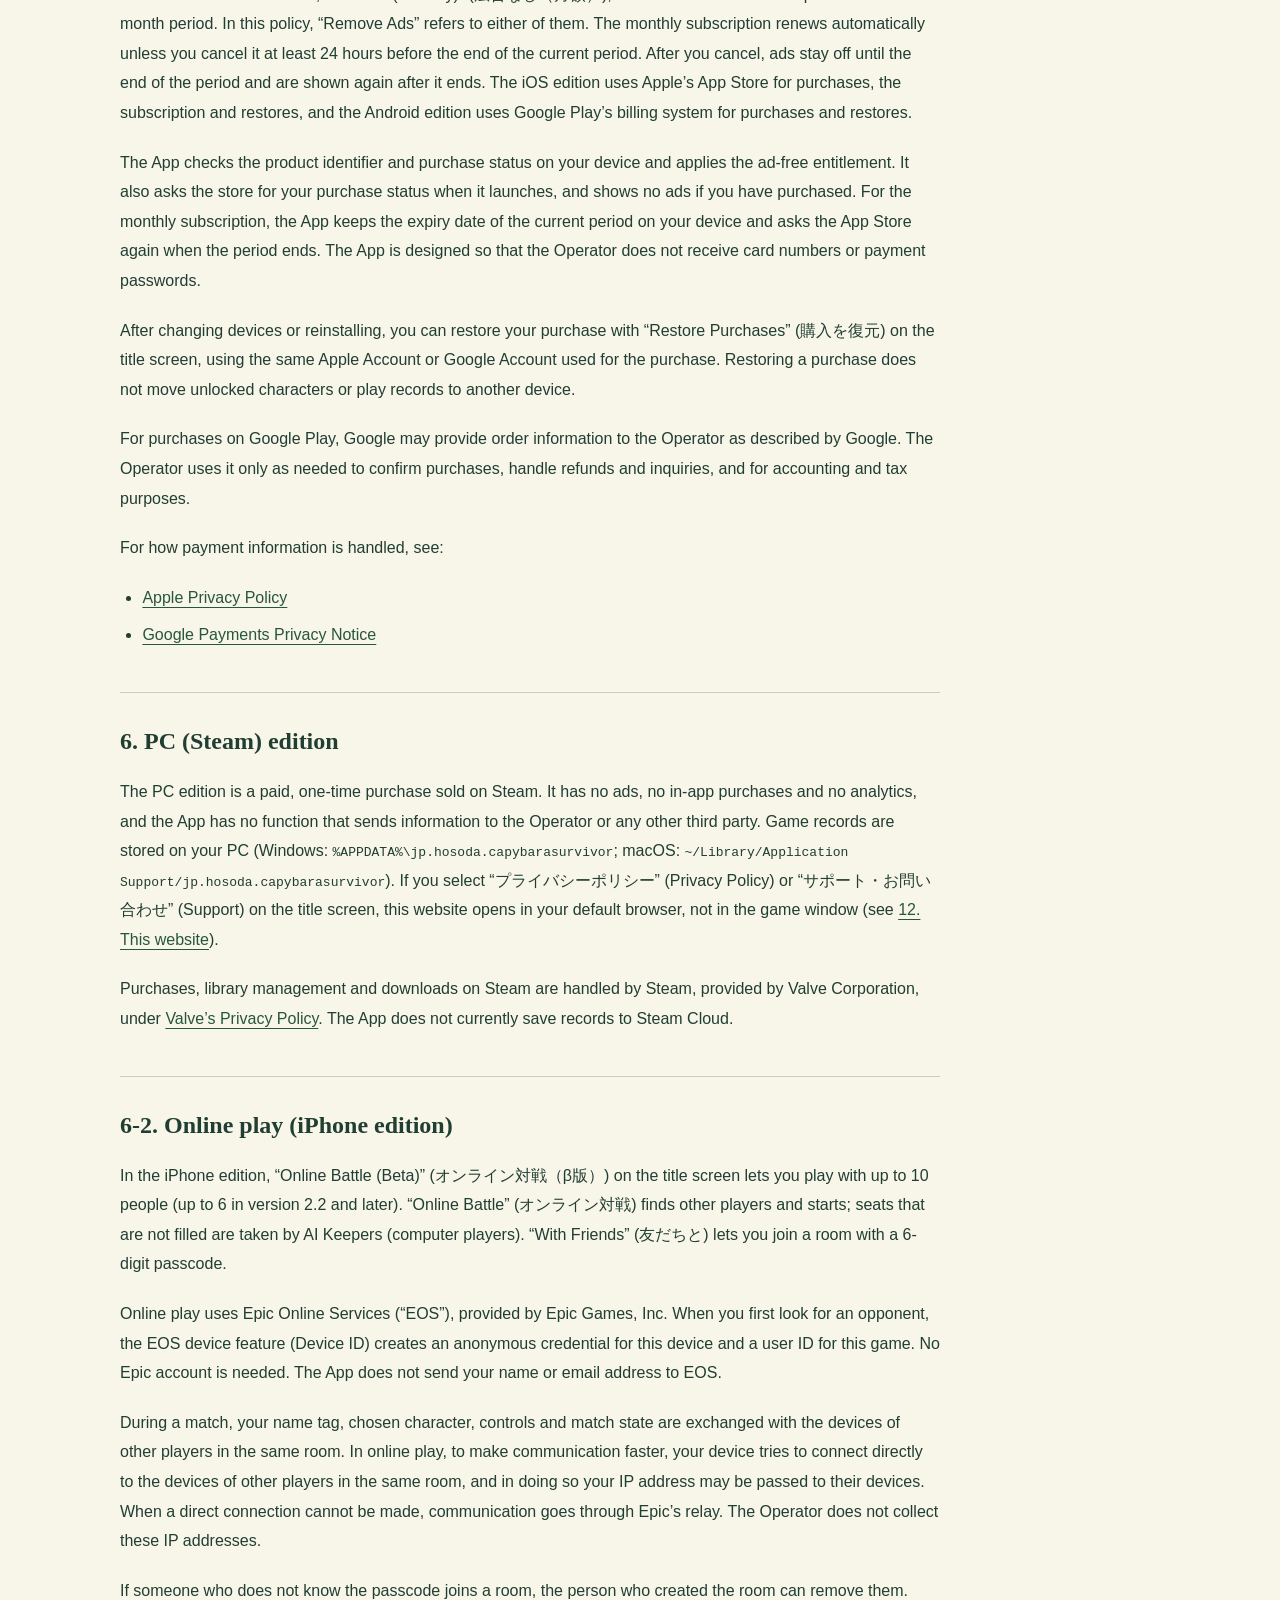
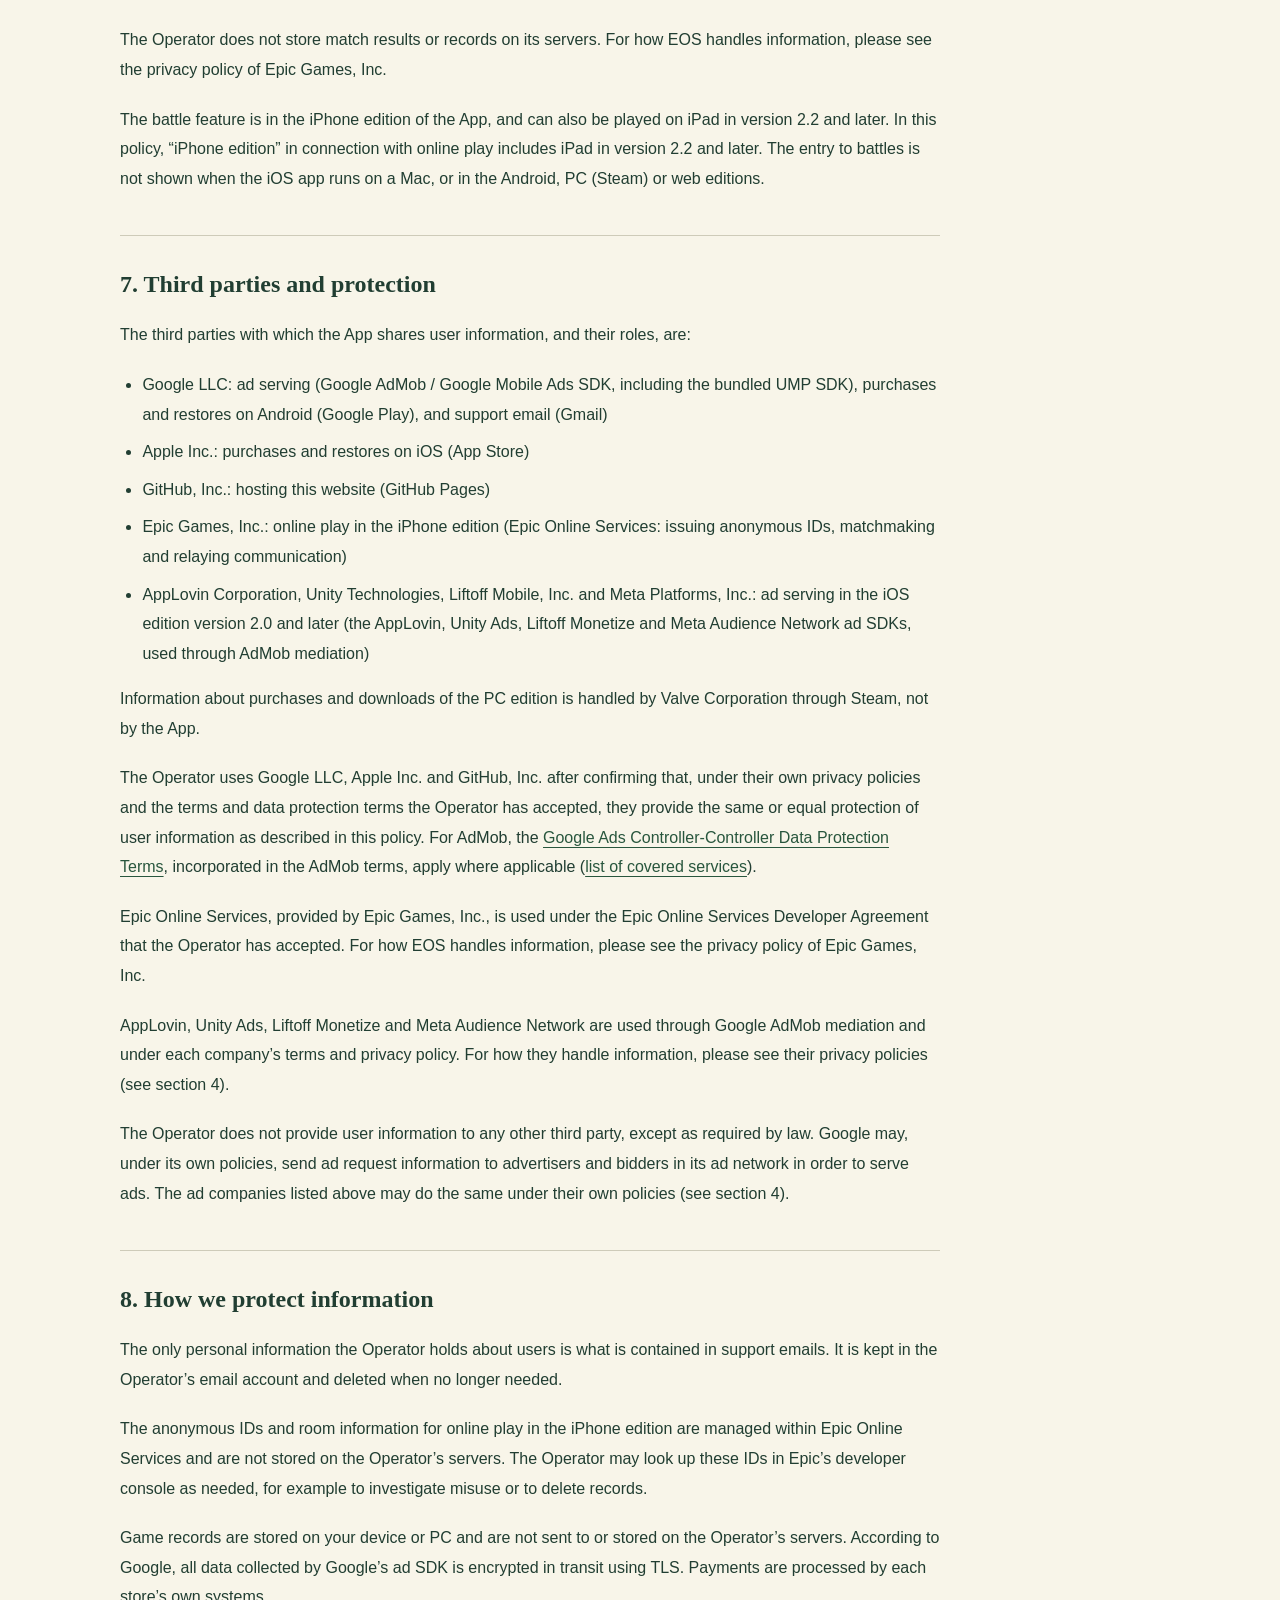
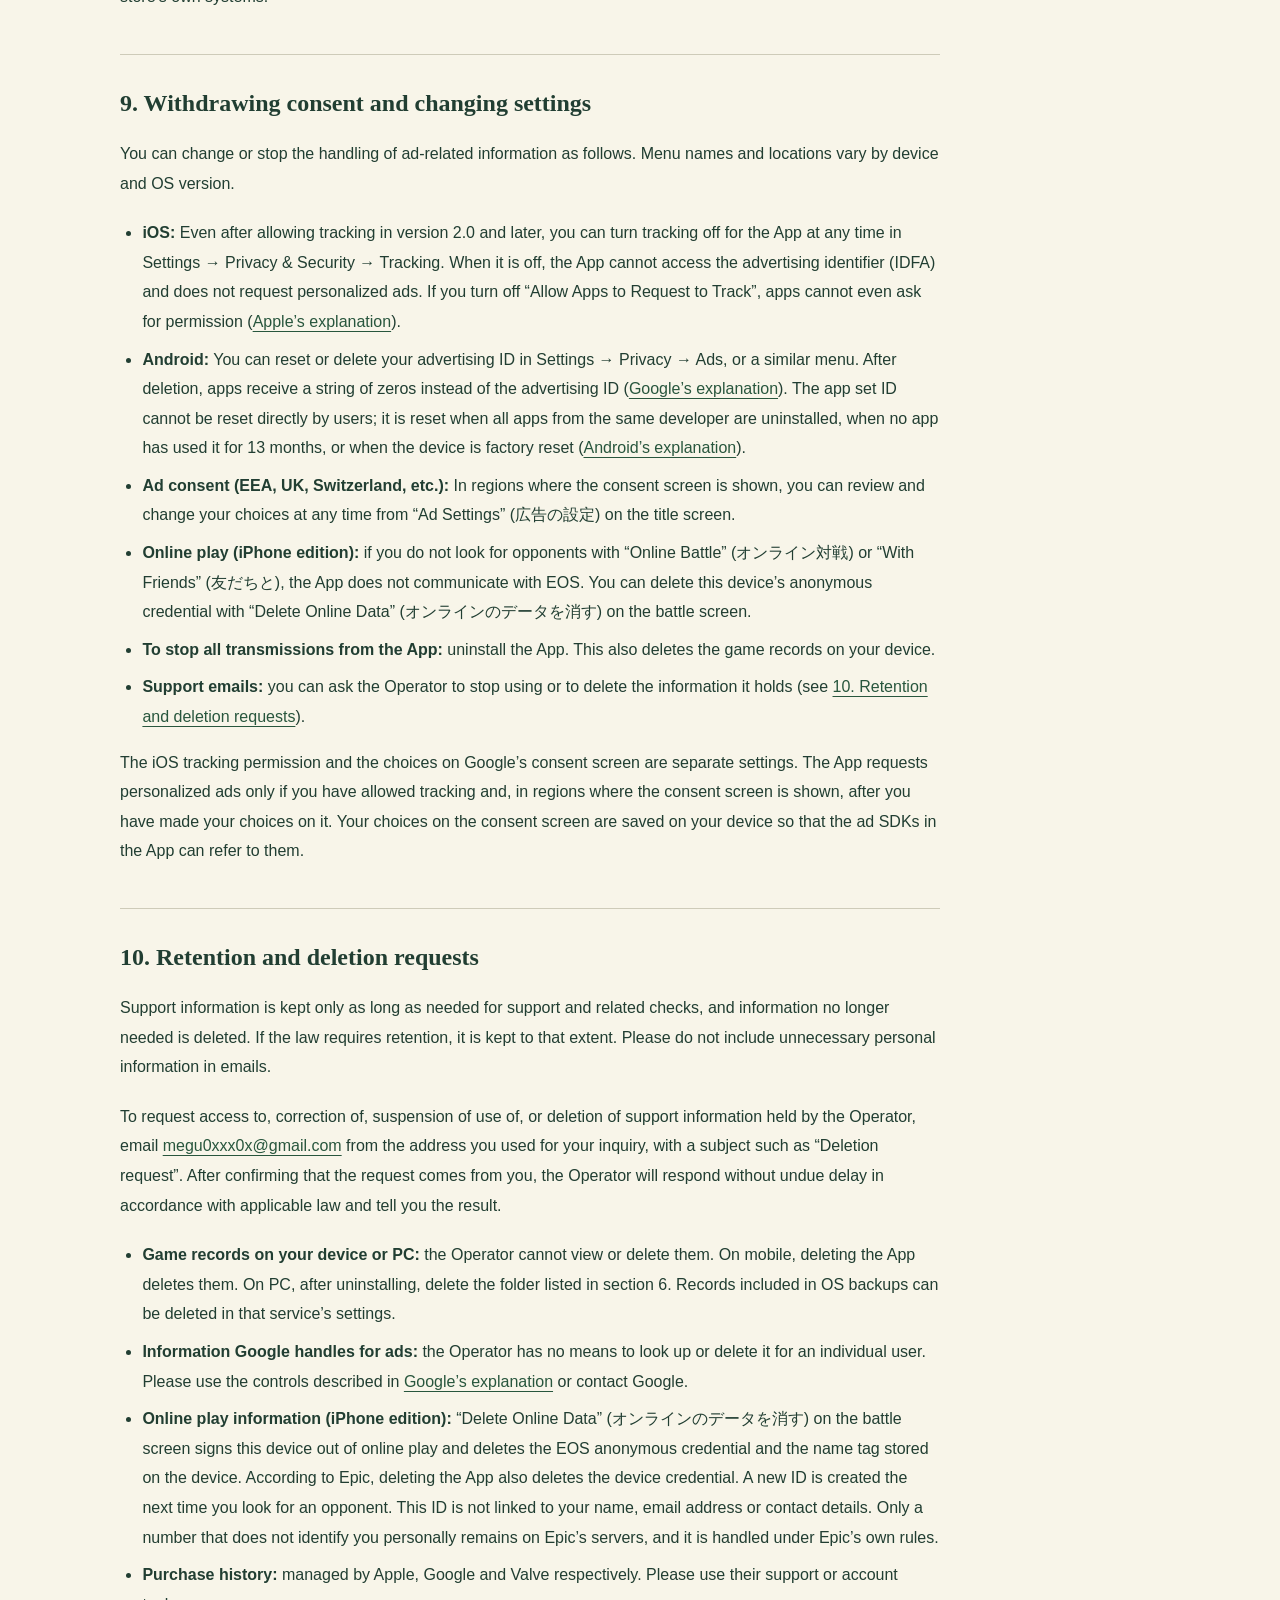
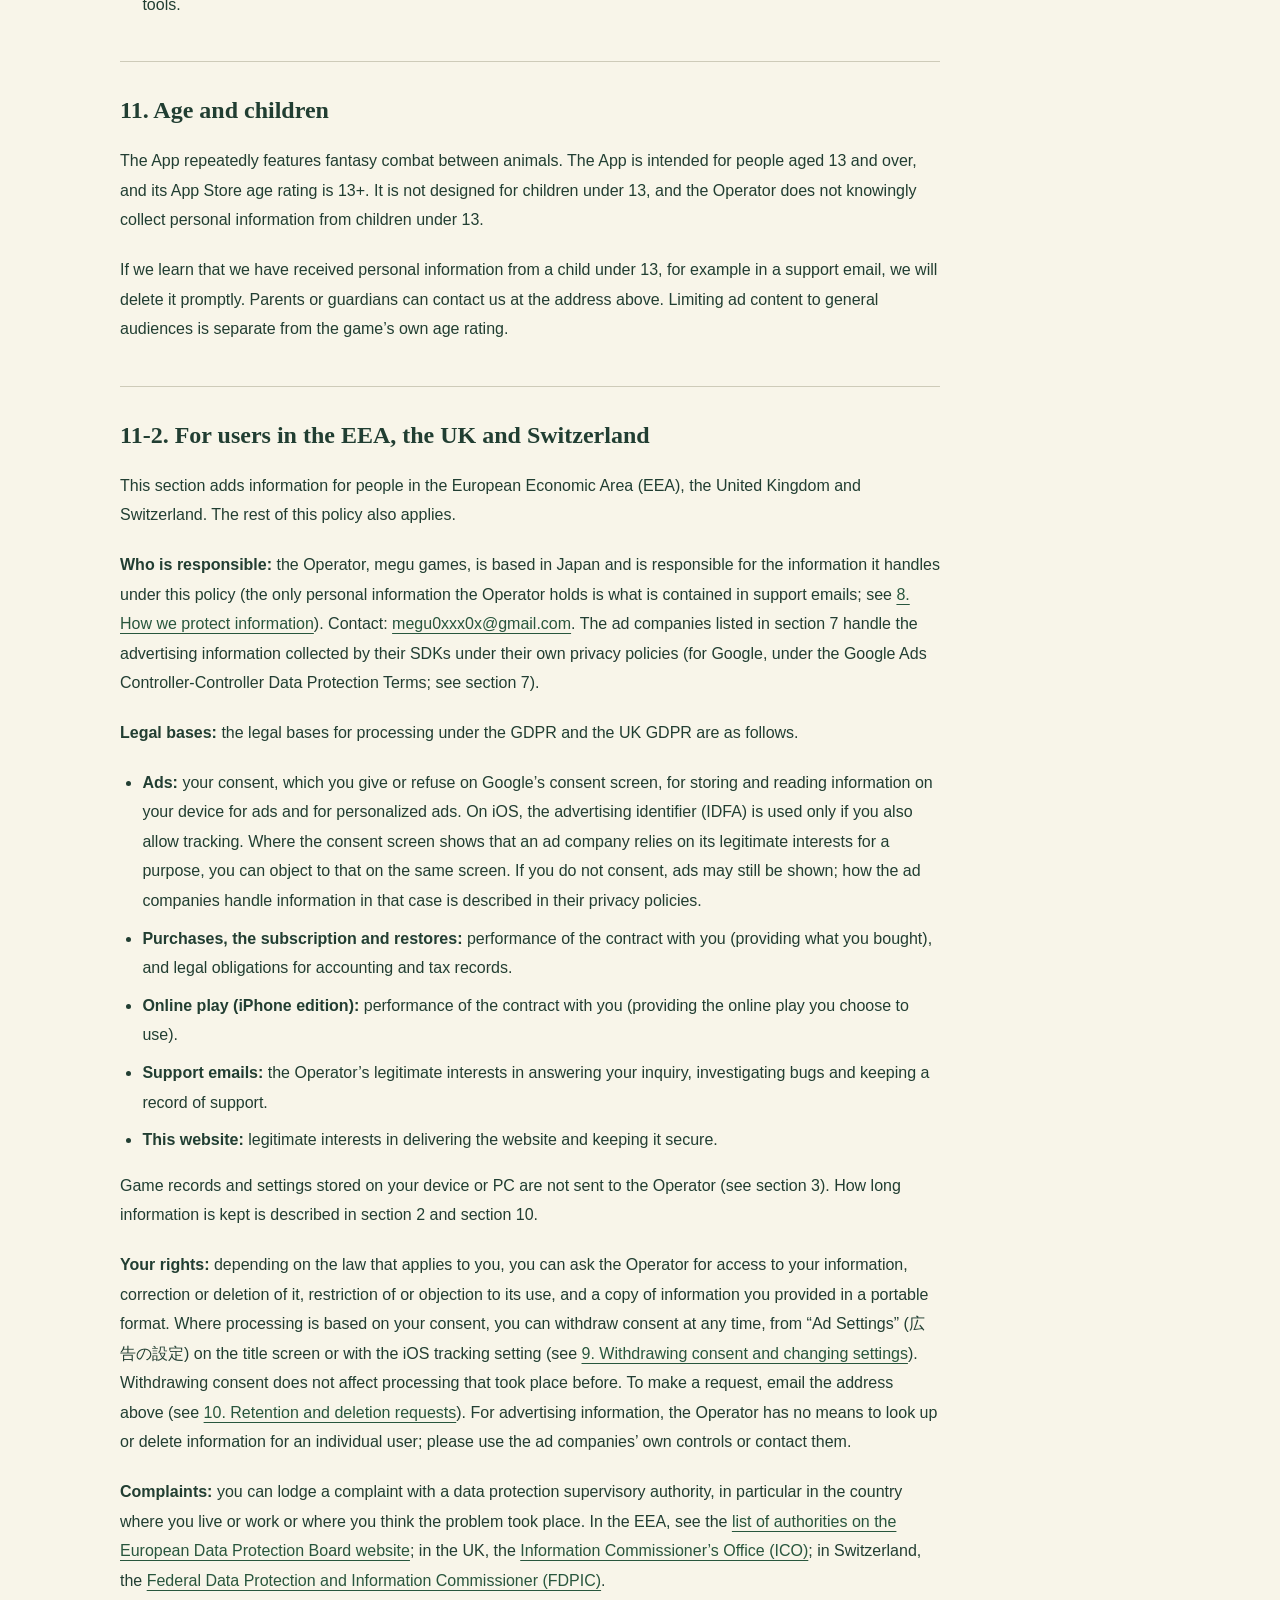
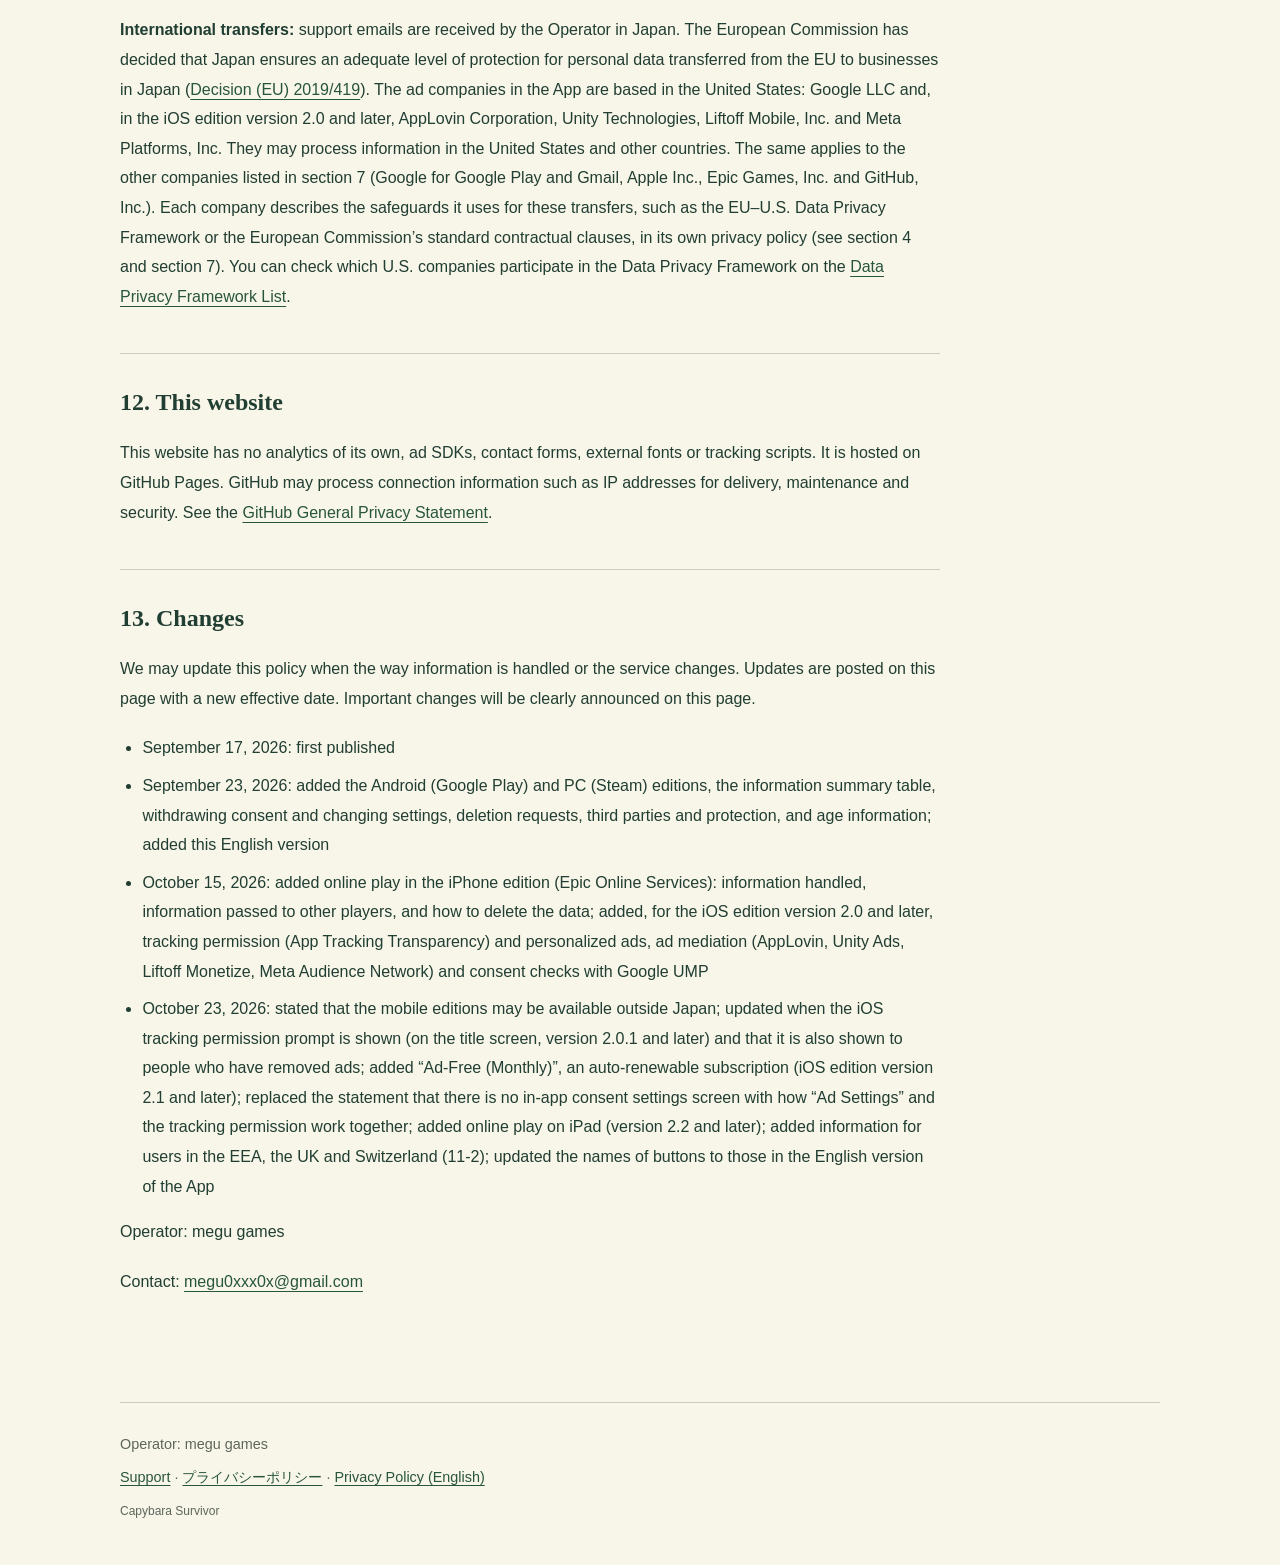
==== commit 2206aaa9: "Privacy policy/support (ja/en) for worldwide 2.2: may be distributed outside Japan, ATT on the title" ====
--- a/privacy.en.html
+++ b/privacy.en.html
@@ -5,12 +5,12 @@
 <link rel="icon" href="app-icon.png"><link rel="stylesheet" href="site.css">
 <link rel="alternate" hreflang="ja" href="https://megu0xxx0x.github.io/privacy.html"><link rel="alternate" hreflang="en" href="https://megu0xxx0x.github.io/privacy.en.html"></head>
 <body><a class="skip" href="#main">Skip to content</a>
-<header><a class="brand" href="index.html">megu games</a><nav aria-label="Site"><a href="index.html" hreflang="ja">About the game</a><a href="support.html" hreflang="ja">Support</a><a href="privacy.en.html" aria-current="page">Privacy</a></nav></header>
-<main id="main"><div class="page-heading"><p class="eyebrow">Capybara Survivor (カピバラサバイバー)</p><h1>Privacy Policy</h1><p class="muted">Effective date: October 15, 2026 (first published: September 17, 2026)</p><p class="lang-switch"><a href="privacy.html" hreflang="ja" lang="ja">日本語</a></p></div>
+<header><a class="brand" href="index.html">megu games</a><nav aria-label="Site"><a href="index.html" hreflang="ja">About the game</a><a href="support.en.html">Support</a><a href="privacy.en.html" aria-current="page">Privacy</a></nav></header>
+<main id="main"><div class="page-heading"><p class="eyebrow">Capybara Survivor (カピバラサバイバー)</p><h1>Privacy Policy</h1><p class="muted">Effective date: October 23, 2026 (first published: September 17, 2026)</p><p class="lang-switch"><a href="privacy.html" hreflang="ja" lang="ja">日本語</a></p></div>
 <p>megu games (the “Operator”) explains below how the game app “Capybara Survivor” (カピバラサバイバー, the “App”) handles information. This policy applies to the iOS edition distributed on the App Store, the Android edition distributed on Google Play (together, the “mobile editions”), the PC edition sold on Steam, and this website. The Japanese version is the original; if the two versions differ, the Japanese version prevails.</p>
 <p>The App has no account in which you register your name or email address. Only if you use online play in the iPhone edition, an anonymous ID for your device is created automatically through Epic Online Services, provided by Epic Games, Inc. (see <a href="#online">6-2. Online play (iPhone edition)</a>). The App does not ask you to enter your name, email address or phone number. You can also open this policy from the link on the App’s title screen.</p>
 <nav class="toc" aria-label="Contents"><ol>
-<li><a href="#operator">Operator and contact</a></li><li><a href="#data">Summary of information handled</a></li><li><a href="#device">Information stored on your device or PC</a></li><li><a href="#ads">Advertising (mobile editions)</a></li><li><a href="#purchase">In-app purchase and restore (mobile editions)</a></li><li><a href="#pc">PC (Steam) edition</a><ul><li><a href="#online">6-2. Online play (iPhone edition)</a></li></ul></li><li><a href="#third-parties">Third parties and protection</a></li><li><a href="#security">How we protect information</a></li><li><a href="#withdraw">Withdrawing consent and changing settings</a></li><li><a href="#delete">Retention and deletion requests</a></li><li><a href="#children">Age and children</a></li><li><a href="#site">This website</a></li><li><a href="#changes">Changes</a></li>
+<li><a href="#operator">Operator and contact</a></li><li><a href="#data">Summary of information handled</a></li><li><a href="#device">Information stored on your device or PC</a></li><li><a href="#ads">Advertising (mobile editions)</a></li><li><a href="#purchase">In-app purchase and restore (mobile editions)</a></li><li><a href="#pc">PC (Steam) edition</a><ul><li><a href="#online">6-2. Online play (iPhone edition)</a></li></ul></li><li><a href="#third-parties">Third parties and protection</a></li><li><a href="#security">How we protect information</a></li><li><a href="#withdraw">Withdrawing consent and changing settings</a></li><li><a href="#delete">Retention and deletion requests</a></li><li><a href="#children">Age and children</a><ul><li><a href="#eea">11-2. For users in the EEA, the UK and Switzerland</a></li></ul></li><li><a href="#site">This website</a></li><li><a href="#changes">Changes</a></li>
 </ol></nav>
 <section id="operator"><h2>1. Operator and contact</h2><p>Operator: megu games</p><p>Contact (including privacy inquiries): <a href="mailto:megu0xxx0x@gmail.com">megu0xxx0x@gmail.com</a></p>
 <p>This website has no contact form. Please send inquiries by email. Matters that Japan’s Act on the Protection of Personal Information requires us to make known to you (such as the operator’s name and address) will be provided without delay on request.</p></section>
@@ -20,10 +20,10 @@
 <tbody>
 <tr><th scope="row">Game progress and records, unlocked companions and hats, selected character, settings, data for resuming a run</th><td data-label="Purpose">Providing the game; resuming where you left off</td><td data-label="Sent to / shared with">Not sent (stored on your device or PC)</td><td data-label="Retention">Until you delete the App</td></tr>
 <tr><th scope="row">Recent operation records for troubleshooting (such as freeze detection; up to the latest 12)</th><td data-label="Purpose">Recovering from freezes; investigating bugs</td><td data-label="Sent to / shared with">Not sent (stored on your device or PC)</td><td data-label="Retention">Overwritten by newer records; kept until you delete the App</td></tr>
-<tr><th scope="row">“Remove Ads” purchase status (a copy of the result confirmed with the store)</th><td data-label="Purpose">Not showing ads to buyers, including while offline</td><td data-label="Sent to / shared with">Not sent (stored on your device)</td><td data-label="Retention">Until you delete the App</td></tr>
-<tr><th scope="row">Purchase and restore information (product identifier, purchase status, transaction information)</th><td data-label="Purpose">Purchasing, restoring and checking purchases</td><td data-label="Sent to / shared with">Apple (App Store) and Google (Google Play). The stores process payment; the Operator does not receive card numbers</td><td data-label="Retention">As set by each store</td></tr>
+<tr><th scope="row">“Remove Ads” purchase and subscription status (a copy of the result confirmed with the store; for “Ad-Free (Monthly)”, the expiry date of the current period)</th><td data-label="Purpose">Not showing ads to people who have removed ads, including while offline</td><td data-label="Sent to / shared with">Not sent (stored on your device)</td><td data-label="Retention">Until you delete the App</td></tr>
+<tr><th scope="row">Purchase and restore information (product identifier, purchase status, transaction information; for the monthly subscription, its expiry date and whether it will renew)</th><td data-label="Purpose">Purchasing, restoring and checking purchases</td><td data-label="Sent to / shared with">Apple (App Store) and Google (Google Play). The stores process payment; the Operator does not receive card numbers</td><td data-label="Retention">As set by each store</td></tr>
 <tr><th scope="row">Advertising information (mobile editions without “Remove Ads”): IP address and the approximate location estimated from it, device and app identifiers (in the iOS edition version 2.0 and later, including the advertising identifier (IDFA) if you allow tracking), device type, OS and language, ad views and interactions, app launches and taps, crash and performance diagnostics</th><td data-label="Purpose">Serving ads, frequency capping, measurement and analytics, fraud prevention, maintaining and improving the service</td><td data-label="Sent to / shared with">Google (Google AdMob / Google Mobile Ads SDK). In the iOS edition version 2.0 and later, also AppLovin, Unity (Unity Ads), Liftoff (Liftoff Monetize) and Meta (Meta Audience Network) through AdMob mediation</td><td data-label="Retention">As described in <a href="https://policies.google.com/technologies/retention?hl=en">Google’s retention policy</a> and each company’s own terms</td></tr>
-<tr><th scope="row">Anonymous ID for online play (iPhone edition: the device credential of Epic Online Services and the user ID assigned by Epic)</th><td data-label="Purpose">Connecting to online play, joining rooms, communicating with other players</td><td data-label="Sent to / shared with">Epic Games, Inc. (Epic Online Services). The user ID also reaches the devices of other players in the same room</td><td data-label="Retention">The device credential is deleted when you delete the App or use “オンラインのデータを消す” (Delete online data). Only a number that does not identify you personally remains on Epic’s servers, and it is handled under Epic’s own rules</td></tr>
+<tr><th scope="row">Anonymous ID for online play (iPhone edition: the device credential of Epic Online Services and the user ID assigned by Epic)</th><td data-label="Purpose">Connecting to online play, joining rooms, communicating with other players</td><td data-label="Sent to / shared with">Epic Games, Inc. (Epic Online Services). The user ID also reaches the devices of other players in the same room</td><td data-label="Retention">The device credential is deleted when you delete the App or use “Delete Online Data” (オンラインのデータを消す). Only a number that does not identify you personally remains on Epic’s servers, and it is handled under Epic’s own rules</td></tr>
 <tr><th scope="row">Room information (iPhone edition: app version, room type, number of players, whether the match has started, relay setting)</th><td data-label="Purpose">Matchmaking and managing rooms</td><td data-label="Sent to / shared with">Epic Games, Inc. (Epic Online Services)</td><td data-label="Retention">While the room exists</td></tr>
 <tr><th scope="row">Match information (iPhone edition: name tag, chosen character, controls, match state, ranking)</th><td data-label="Purpose">Running the match</td><td data-label="Sent to / shared with">Devices of other players in the same room (directly or through Epic’s relay)</td><td data-label="Retention">Not stored by the Operator</td></tr>
 <tr><th scope="row">IP address used for online play communication (iPhone edition)</th><td data-label="Purpose">Establishing and relaying communication</td><td data-label="Sent to / shared with">Epic Games, Inc. (Epic Online Services). It may also reach the devices of other players in the same room (the Operator does not collect it)</td><td data-label="Retention">As set by Epic</td></tr>
@@ -36,28 +36,28 @@
 <section id="ads"><h2>4. Advertising (mobile editions)</h2><p>The mobile editions use Google AdMob. When an ad is ready, it may be shown after a run ends (for example, after game over). Preparation of the ad service may start when the App launches. Advertising information is collected automatically by Google’s ad SDK built into the App when the SDK starts and when ads are prepared or shown, and is sent to Google. The PC edition has no ads.</p>
 <p>The iOS edition version 2.0 and later uses AdMob mediation (a system that chooses ads from several ad companies) and also includes the ad SDKs of AppLovin Corporation (AppLovin), Unity Technologies (Unity Ads), Liftoff Mobile, Inc. (Liftoff Monetize) and Meta Platforms, Inc. (Meta Audience Network). When ads are prepared or shown, these SDKs also automatically collect advertising information and send it to their companies.</p>
 <p>Ads are limited to content suitable for general audiences. By default, ads are requested as non-personalized ads, which are not based on your past behavior. Only in the iOS edition version 2.0 and later, and only if you allow tracking (see “iOS” below), are personalized ads requested. The Android edition always requests non-personalized ads. Even with non-personalized ads, information is used for serving ads, frequency capping, measurement, fraud prevention and maintaining and improving the service. According to Google, when non-personalized ad requests are sent to bidders, user identifiers such as advertising IDs are removed and only part of the IP address is sent.</p>
-<p><strong>iOS:</strong> In version 2.0 and later, after you finish your first run, the App shows a short explanation and then the iOS tracking permission prompt (App Tracking Transparency) once, when you next start playing. It is not shown if you have bought “Remove Ads”. Only if you allow tracking does the App request personalized ads using the advertising identifier (IDFA). If you do not allow it, the IDFA is not used, and the game plays the same. You can change your choice at any time (see <a href="#withdraw">9. Withdrawing consent and changing settings</a>). Version 1.1 and earlier do not ask for tracking permission and do not use the IDFA. The ad SDK may handle device identifiers scoped to the app or developer. The App has turned off Google’s publisher first-party ID.</p>
+<p><strong>iOS:</strong> In version 2.0.1 and later, when you open the App and the title screen appears, the App shows a short explanation and then the iOS tracking permission prompt (App Tracking Transparency). It is shown only while you have not yet answered it (iOS shows the prompt itself only once). It is also shown to people who have removed ads with “Remove Ads”, but whichever they choose, the App does not show them ads. Only if you allow tracking does the App request personalized ads using the advertising identifier (IDFA); in regions where Google’s consent screen is shown, your choices on that screen also apply (see below). If you do not allow it, the IDFA is not used, and the game plays the same. You can change your choice at any time (see <a href="#withdraw">9. Withdrawing consent and changing settings</a>). Version 1.1 and earlier do not ask for tracking permission and do not use the IDFA. The ad SDK may handle device identifiers scoped to the app or developer. The App has turned off Google’s publisher first-party ID.</p>
 <p><strong>Android:</strong> The ad SDK handles the Android advertising ID and the app set ID and, where applicable, identifiers related to accounts signed in on the device. You can reset or delete the advertising ID in your device settings (see <a href="#withdraw">9. Withdrawing consent and changing settings</a>).</p>
-<p>The mobile editions are currently distributed only in Japan. In the iOS edition version 2.0 and later, the App uses Google’s User Messaging Platform (UMP) SDK at launch to check whether an ad consent message is required in your region. No consent screen is shown in Japan. In regions where consent is required, such as the European Economic Area (EEA) and the UK, Google’s consent screen is shown and ads are requested only after that; you can then review and change your choices from “Ad settings” (広告の設定) on the title screen. The Android edition and iOS versions 1.1 and earlier include the UMP SDK but do not call it.</p>
+<p>The countries and regions where the mobile editions are available are shown in each store, and may include countries and regions outside Japan. In the iOS edition version 2.0 and later, the App uses Google’s User Messaging Platform (UMP) SDK at launch to check whether an ad consent message is required in your region. No consent screen is shown in Japan. In regions where consent is required, such as the European Economic Area (EEA), the UK and Switzerland, Google’s consent screen is shown on the title screen, and ads are requested after you make your choices there. You can review and change your choices at any time from “Ad Settings” (広告の設定) on the title screen (see <a href="#eea">11-2. For users in the EEA, the UK and Switzerland</a>). The Android edition and iOS versions 1.1 and earlier include the UMP SDK but do not call it.</p>
 <p>Once a “Remove Ads” purchase is confirmed, the App shows no ads. On launches after the purchase is confirmed, the App does not initialize the ad SDK or request ads. This does not undo processing that took place before the purchase or connections that had already started before the purchase was confirmed. The App keeps communicating with the store to check purchase status.</p>
 <p>For how Google uses, stores and manages information, see:</p>
 <ul><li><a href="https://policies.google.com/privacy?hl=en">Google Privacy Policy</a></li><li><a href="https://policies.google.com/technologies/partner-sites?hl=en">How Google uses information from sites or apps that use our services</a></li><li><a href="https://developers.google.com/admob/ios/privacy/data-disclosure">Google: iOS ad SDK data disclosure</a></li><li><a href="https://developers.google.com/admob/android/privacy/play-data-disclosure">Google: Android ad SDK data disclosure (Google Play)</a></li><li><a href="https://support.google.com/admob/answer/7676680?hl=en">Google: Non-personalized ads</a></li><li><a href="https://support.google.com/admob/answer/10833943?hl=en">Google: Sending non-personalized ad requests to third-party RTB buyers</a></li></ul>
 <p>For the other ad SDKs used in the iOS edition version 2.0 and later, please see each company’s explanation.</p>
 <ul><li><a href="https://www.applovin.com/privacy/">AppLovin Privacy Policy</a></li><li><a href="https://unity.com/legal/game-player-and-app-user-privacy-policy">Unity Game Player and App User Privacy Policy</a></li><li><a href="https://liftoff.ai/privacy-policy/">Liftoff Privacy Policy</a></li><li><a href="https://www.facebook.com/privacy/policy/">Meta Privacy Policy</a></li></ul></section>
-<section id="purchase"><h2>5. In-app purchase and restore (mobile editions)</h2><p>“Remove Ads” is a one-time purchase that stops ads from being shown. It is not a subscription. The iOS edition uses Apple’s App Store, and the Android edition uses Google Play’s billing system, for purchases and restores.</p>
-<p>The App checks the product identifier and purchase status on your device and applies the ad-free entitlement. It also asks the store for your purchase status when it launches, and shows no ads if you have purchased. The App is designed so that the Operator does not receive card numbers or payment passwords.</p>
-<p>After changing devices or reinstalling, you can restore your purchase with “購入を復元” (Restore Purchase) on the title screen, using the same Apple Account or Google Account used for the purchase. Restoring a purchase does not move unlocked characters or play records to another device.</p>
+<section id="purchase"><h2>5. In-app purchase and restore (mobile editions)</h2><p>“Remove Ads” (広告を消す) on the title screen or the results screen offers two ways to stop ads from being shown: “Ad-Free (One-Time Purchase)” (広告なし（買い切り）), a one-time purchase that does not renew, and, in the iOS edition version 2.1 and later, “Ad-Free (Monthly)” (広告なし（月額）), an auto-renewable subscription with a one-month period. In this policy, “Remove Ads” refers to either of them. The monthly subscription renews automatically unless you cancel it at least 24 hours before the end of the current period. After you cancel, ads stay off until the end of the period and are shown again after it ends. The iOS edition uses Apple’s App Store for purchases, the subscription and restores, and the Android edition uses Google Play’s billing system for purchases and restores.</p>
+<p>The App checks the product identifier and purchase status on your device and applies the ad-free entitlement. It also asks the store for your purchase status when it launches, and shows no ads if you have purchased. For the monthly subscription, the App keeps the expiry date of the current period on your device and asks the App Store again when the period ends. The App is designed so that the Operator does not receive card numbers or payment passwords.</p>
+<p>After changing devices or reinstalling, you can restore your purchase with “Restore Purchases” (購入を復元) on the title screen, using the same Apple Account or Google Account used for the purchase. Restoring a purchase does not move unlocked characters or play records to another device.</p>
 <p>For purchases on Google Play, Google may provide order information to the Operator as described by Google. The Operator uses it only as needed to confirm purchases, handle refunds and inquiries, and for accounting and tax purposes.</p>
 <p>For how payment information is handled, see:</p>
 <ul><li><a href="https://www.apple.com/legal/privacy/">Apple Privacy Policy</a></li><li><a href="https://payments.google.com/payments/apis-secure/get_legal_document?ldo=0&amp;ldt=privacynotice&amp;ldl=en">Google Payments Privacy Notice</a></li></ul></section>
 <section id="pc"><h2>6. PC (Steam) edition</h2><p>The PC edition is a paid, one-time purchase sold on Steam. It has no ads, no in-app purchases and no analytics, and the App has no function that sends information to the Operator or any other third party. Game records are stored on your PC (Windows: <code>%APPDATA%\jp.hosoda.capybarasurvivor</code>; macOS: <code>~/Library/Application Support/jp.hosoda.capybarasurvivor</code>). If you select “プライバシーポリシー” (Privacy Policy) or “サポート・お問い合わせ” (Support) on the title screen, this website opens in your default browser, not in the game window (see <a href="#site">12. This website</a>).</p>
 <p>Purchases, library management and downloads on Steam are handled by Steam, provided by Valve Corporation, under <a href="https://store.steampowered.com/privacy_agreement/">Valve’s Privacy Policy</a>. The App does not currently save records to Steam Cloud.</p></section>
-<section id="online"><h2>6-2. Online play (iPhone edition)</h2><p>In the iPhone edition, “対戦” (Battle) lets you play with up to 10 people. “オンライン対戦” (Online battle) finds other players and starts; seats that are not filled are taken by garden keepers (computer players). “友だちと” (With friends) lets you join a room with a 6-digit passcode.</p>
+<section id="online"><h2>6-2. Online play (iPhone edition)</h2><p>In the iPhone edition, “Online Battle (Beta)” (オンライン対戦（β版）) on the title screen lets you play with up to 10 people (up to 6 in version 2.2 and later). “Online Battle” (オンライン対戦) finds other players and starts; seats that are not filled are taken by AI Keepers (computer players). “With Friends” (友だちと) lets you join a room with a 6-digit passcode.</p>
 <p>Online play uses Epic Online Services (“EOS”), provided by Epic Games, Inc. When you first look for an opponent, the EOS device feature (Device ID) creates an anonymous credential for this device and a user ID for this game. No Epic account is needed. The App does not send your name or email address to EOS.</p>
 <p>During a match, your name tag, chosen character, controls and match state are exchanged with the devices of other players in the same room. In online play, to make communication faster, your device tries to connect directly to the devices of other players in the same room, and in doing so your IP address may be passed to their devices. When a direct connection cannot be made, communication goes through Epic’s relay. The Operator does not collect these IP addresses.</p>
 <p>If someone who does not know the passcode joins a room, the person who created the room can remove them.</p>
 <p>The Operator does not store match results or records on its servers. For how EOS handles information, please see the privacy policy of Epic Games, Inc.</p>
-<p>The battle feature is in the iPhone edition of the App. The entry to battles is not shown on iPad or in the Android, PC (Steam) or web editions.</p></section>
+<p>The battle feature is in the iPhone edition of the App, and can also be played on iPad in version 2.2 and later. In this policy, “iPhone edition” in connection with online play includes iPad in version 2.2 and later. The entry to battles is not shown when the iOS app runs on a Mac, or in the Android, PC (Steam) or web editions.</p></section>
 <section id="third-parties"><h2>7. Third parties and protection</h2><p>The third parties with which the App shares user information, and their roles, are:</p>
 <ul><li>Google LLC: ad serving (Google AdMob / Google Mobile Ads SDK, including the bundled UMP SDK), purchases and restores on Android (Google Play), and support email (Gmail)</li><li>Apple Inc.: purchases and restores on iOS (App Store)</li><li>GitHub, Inc.: hosting this website (GitHub Pages)</li><li>Epic Games, Inc.: online play in the iPhone edition (Epic Online Services: issuing anonymous IDs, matchmaking and relaying communication)</li><li>AppLovin Corporation, Unity Technologies, Liftoff Mobile, Inc. and Meta Platforms, Inc.: ad serving in the iOS edition version 2.0 and later (the AppLovin, Unity Ads, Liftoff Monetize and Meta Audience Network ad SDKs, used through AdMob mediation)</li></ul>
 <p>Information about purchases and downloads of the PC edition is handled by Valve Corporation through Steam, not by the App.</p>
@@ -71,22 +71,34 @@
 <section id="withdraw"><h2>9. Withdrawing consent and changing settings</h2><p>You can change or stop the handling of ad-related information as follows. Menu names and locations vary by device and OS version.</p>
 <ul><li><strong>iOS:</strong> Even after allowing tracking in version 2.0 and later, you can turn tracking off for the App at any time in Settings → Privacy &amp; Security → Tracking. When it is off, the App cannot access the advertising identifier (IDFA) and does not request personalized ads. If you turn off “Allow Apps to Request to Track”, apps cannot even ask for permission (<a href="https://support.apple.com/en-us/102420">Apple’s explanation</a>).</li>
 <li><strong>Android:</strong> You can reset or delete your advertising ID in Settings → Privacy → Ads, or a similar menu. After deletion, apps receive a string of zeros instead of the advertising ID (<a href="https://support.google.com/googleplay/android-developer/answer/6048248?hl=en">Google’s explanation</a>). The app set ID cannot be reset directly by users; it is reset when all apps from the same developer are uninstalled, when no app has used it for 13 months, or when the device is factory reset (<a href="https://developer.android.com/identity/app-set-id">Android’s explanation</a>).</li>
-<li><strong>Ad consent (EEA, UK, etc.):</strong> In regions where the consent screen is shown, you can review and change your choices at any time from “Ad settings” (広告の設定) on the title screen.</li>
-<li><strong>Online play (iPhone edition):</strong> if you do not look for opponents with “オンライン対戦” (Online battle) or “友だちと” (With friends), the App does not communicate with EOS. You can delete this device’s anonymous credential with “オンラインのデータを消す” (Delete online data) on the battle screen.</li>
+<li><strong>Ad consent (EEA, UK, Switzerland, etc.):</strong> In regions where the consent screen is shown, you can review and change your choices at any time from “Ad Settings” (広告の設定) on the title screen.</li>
+<li><strong>Online play (iPhone edition):</strong> if you do not look for opponents with “Online Battle” (オンライン対戦) or “With Friends” (友だちと), the App does not communicate with EOS. You can delete this device’s anonymous credential with “Delete Online Data” (オンラインのデータを消す) on the battle screen.</li>
 <li><strong>To stop all transmissions from the App:</strong> uninstall the App. This also deletes the game records on your device.</li>
 <li><strong>Support emails:</strong> you can ask the Operator to stop using or to delete the information it holds (see <a href="#delete">10. Retention and deletion requests</a>).</li></ul>
-<p>Because the App does not currently obtain ad consent in the app, there is no in-app consent settings screen.</p>
+<p>The iOS tracking permission and the choices on Google’s consent screen are separate settings. The App requests personalized ads only if you have allowed tracking and, in regions where the consent screen is shown, after you have made your choices on it. Your choices on the consent screen are saved on your device so that the ad SDKs in the App can refer to them.</p>
 </section>
 <section id="delete"><h2>10. Retention and deletion requests</h2><p>Support information is kept only as long as needed for support and related checks, and information no longer needed is deleted. If the law requires retention, it is kept to that extent. Please do not include unnecessary personal information in emails.</p>
 <p>To request access to, correction of, suspension of use of, or deletion of support information held by the Operator, email <a href="mailto:megu0xxx0x@gmail.com">megu0xxx0x@gmail.com</a> from the address you used for your inquiry, with a subject such as “Deletion request”. After confirming that the request comes from you, the Operator will respond without undue delay in accordance with applicable law and tell you the result.</p>
 <ul><li><strong>Game records on your device or PC:</strong> the Operator cannot view or delete them. On mobile, deleting the App deletes them. On PC, after uninstalling, delete the folder listed in section 6. Records included in OS backups can be deleted in that service’s settings.</li>
 <li><strong>Information Google handles for ads:</strong> the Operator has no means to look up or delete it for an individual user. Please use the controls described in <a href="https://policies.google.com/technologies/partner-sites?hl=en">Google’s explanation</a> or contact Google.</li>
-<li><strong>Online play information (iPhone edition):</strong> “オンラインのデータを消す” (Delete online data) on the battle screen signs this device out of online play and deletes the EOS anonymous credential and the name tag stored on the device. According to Epic, deleting the App also deletes the device credential. A new ID is created the next time you look for an opponent. This ID is not linked to your name, email address or contact details. Only a number that does not identify you personally remains on Epic’s servers, and it is handled under Epic’s own rules.</li>
+<li><strong>Online play information (iPhone edition):</strong> “Delete Online Data” (オンラインのデータを消す) on the battle screen signs this device out of online play and deletes the EOS anonymous credential and the name tag stored on the device. According to Epic, deleting the App also deletes the device credential. A new ID is created the next time you look for an opponent. This ID is not linked to your name, email address or contact details. Only a number that does not identify you personally remains on Epic’s servers, and it is handled under Epic’s own rules.</li>
 <li><strong>Purchase history:</strong> managed by Apple, Google and Valve respectively. Please use their support or account tools.</li></ul></section>
 <section id="children"><h2>11. Age and children</h2><p>The App repeatedly features fantasy combat between animals. The App is intended for people aged 13 and over, and its App Store age rating is 13+. It is not designed for children under 13, and the Operator does not knowingly collect personal information from children under 13.</p>
 <p>If we learn that we have received personal information from a child under 13, for example in a support email, we will delete it promptly. Parents or guardians can contact us at the address above. Limiting ad content to general audiences is separate from the game’s own age rating.</p></section>
+<section id="eea"><h2>11-2. For users in the EEA, the UK and Switzerland</h2><p>This section adds information for people in the European Economic Area (EEA), the United Kingdom and Switzerland. The rest of this policy also applies.</p>
+<p><strong>Who is responsible:</strong> the Operator, megu games, is based in Japan and is responsible for the information it handles under this policy (the only personal information the Operator holds is what is contained in support emails; see <a href="#security">8. How we protect information</a>). Contact: <a href="mailto:megu0xxx0x@gmail.com">megu0xxx0x@gmail.com</a>. The ad companies listed in section 7 handle the advertising information collected by their SDKs under their own privacy policies (for Google, under the Google Ads Controller-Controller Data Protection Terms; see section 7).</p>
+<p><strong>Legal bases:</strong> the legal bases for processing under the GDPR and the UK GDPR are as follows.</p>
+<ul><li><strong>Ads:</strong> your consent, which you give or refuse on Google’s consent screen, for storing and reading information on your device for ads and for personalized ads. On iOS, the advertising identifier (IDFA) is used only if you also allow tracking. Where the consent screen shows that an ad company relies on its legitimate interests for a purpose, you can object to that on the same screen. If you do not consent, ads may still be shown; how the ad companies handle information in that case is described in their privacy policies.</li>
+<li><strong>Purchases, the subscription and restores:</strong> performance of the contract with you (providing what you bought), and legal obligations for accounting and tax records.</li>
+<li><strong>Online play (iPhone edition):</strong> performance of the contract with you (providing the online play you choose to use).</li>
+<li><strong>Support emails:</strong> the Operator’s legitimate interests in answering your inquiry, investigating bugs and keeping a record of support.</li>
+<li><strong>This website:</strong> legitimate interests in delivering the website and keeping it secure.</li></ul>
+<p>Game records and settings stored on your device or PC are not sent to the Operator (see section 3). How long information is kept is described in section 2 and section 10.</p>
+<p><strong>Your rights:</strong> depending on the law that applies to you, you can ask the Operator for access to your information, correction or deletion of it, restriction of or objection to its use, and a copy of information you provided in a portable format. Where processing is based on your consent, you can withdraw consent at any time, from “Ad Settings” (広告の設定) on the title screen or with the iOS tracking setting (see <a href="#withdraw">9. Withdrawing consent and changing settings</a>). Withdrawing consent does not affect processing that took place before. To make a request, email the address above (see <a href="#delete">10. Retention and deletion requests</a>). For advertising information, the Operator has no means to look up or delete information for an individual user; please use the ad companies’ own controls or contact them.</p>
+<p><strong>Complaints:</strong> you can lodge a complaint with a data protection supervisory authority, in particular in the country where you live or work or where you think the problem took place. In the EEA, see the <a href="https://www.edpb.europa.eu/about-edpb/our-members_en">list of authorities on the European Data Protection Board website</a>; in the UK, the <a href="https://ico.org.uk/make-a-complaint/">Information Commissioner’s Office (ICO)</a>; in Switzerland, the <a href="https://www.edoeb.admin.ch/en">Federal Data Protection and Information Commissioner (FDPIC)</a>.</p>
+<p><strong>International transfers:</strong> support emails are received by the Operator in Japan. The European Commission has decided that Japan ensures an adequate level of protection for personal data transferred from the EU to businesses in Japan (<a href="https://eur-lex.europa.eu/eli/dec_impl/2019/419/oj">Decision (EU) 2019/419</a>). The ad companies in the App are based in the United States: Google LLC and, in the iOS edition version 2.0 and later, AppLovin Corporation, Unity Technologies, Liftoff Mobile, Inc. and Meta Platforms, Inc. They may process information in the United States and other countries. The same applies to the other companies listed in section 7 (Google for Google Play and Gmail, Apple Inc., Epic Games, Inc. and GitHub, Inc.). Each company describes the safeguards it uses for these transfers, such as the EU–U.S. Data Privacy Framework or the European Commission’s standard contractual clauses, in its own privacy policy (see section 4 and section 7). You can check which U.S. companies participate in the Data Privacy Framework on the <a href="https://www.dataprivacyframework.gov/list">Data Privacy Framework List</a>.</p></section>
 <section id="site"><h2>12. This website</h2><p>This website has no analytics of its own, ad SDKs, contact forms, external fonts or tracking scripts. It is hosted on GitHub Pages. GitHub may process connection information such as IP addresses for delivery, maintenance and security. See the <a href="https://docs.github.com/en/site-policy/privacy-policies/github-general-privacy-statement">GitHub General Privacy Statement</a>.</p></section>
 <section id="changes"><h2>13. Changes</h2><p>We may update this policy when the way information is handled or the service changes. Updates are posted on this page with a new effective date. Important changes will be clearly announced on this page.</p>
-<ul><li>September 17, 2026: first published</li><li>September 23, 2026: added the Android (Google Play) and PC (Steam) editions, the information summary table, withdrawing consent and changing settings, deletion requests, third parties and protection, and age information; added this English version</li><li>October 15, 2026: added online play in the iPhone edition (Epic Online Services): information handled, information passed to other players, and how to delete the data; added, for the iOS edition version 2.0 and later, tracking permission (App Tracking Transparency) and personalized ads, ad mediation (AppLovin, Unity Ads, Liftoff Monetize, Meta Audience Network) and consent checks with Google UMP</li></ul>
+<ul><li>September 17, 2026: first published</li><li>September 23, 2026: added the Android (Google Play) and PC (Steam) editions, the information summary table, withdrawing consent and changing settings, deletion requests, third parties and protection, and age information; added this English version</li><li>October 15, 2026: added online play in the iPhone edition (Epic Online Services): information handled, information passed to other players, and how to delete the data; added, for the iOS edition version 2.0 and later, tracking permission (App Tracking Transparency) and personalized ads, ad mediation (AppLovin, Unity Ads, Liftoff Monetize, Meta Audience Network) and consent checks with Google UMP</li><li>October 23, 2026: stated that the mobile editions may be available outside Japan; updated when the iOS tracking permission prompt is shown (on the title screen, version 2.0.1 and later) and that it is also shown to people who have removed ads; added “Ad-Free (Monthly)”, an auto-renewable subscription (iOS edition version 2.1 and later); replaced the statement that there is no in-app consent settings screen with how “Ad Settings” and the tracking permission work together; added online play on iPad (version 2.2 and later); added information for users in the EEA, the UK and Switzerland (11-2); updated the names of buttons to those in the English version of the App</li></ul>
 <p>Operator: megu games</p><p>Contact: <a href="mailto:megu0xxx0x@gmail.com">megu0xxx0x@gmail.com</a></p></section>
-</main><footer><p>Operator: megu games</p><p><a href="support.html" hreflang="ja">Support (Japanese)</a><span aria-hidden="true"> · </span><a href="privacy.html" hreflang="ja" lang="ja">プライバシーポリシー</a><span aria-hidden="true"> · </span><a href="privacy.en.html">Privacy Policy (English)</a></p><small>Capybara Survivor</small></footer></body></html>
+</main><footer><p>Operator: megu games</p><p><a href="support.en.html">Support</a><span aria-hidden="true"> · </span><a href="privacy.html" hreflang="ja" lang="ja">プライバシーポリシー</a><span aria-hidden="true"> · </span><a href="privacy.en.html">Privacy Policy (English)</a></p><small>Capybara Survivor</small></footer></body></html>
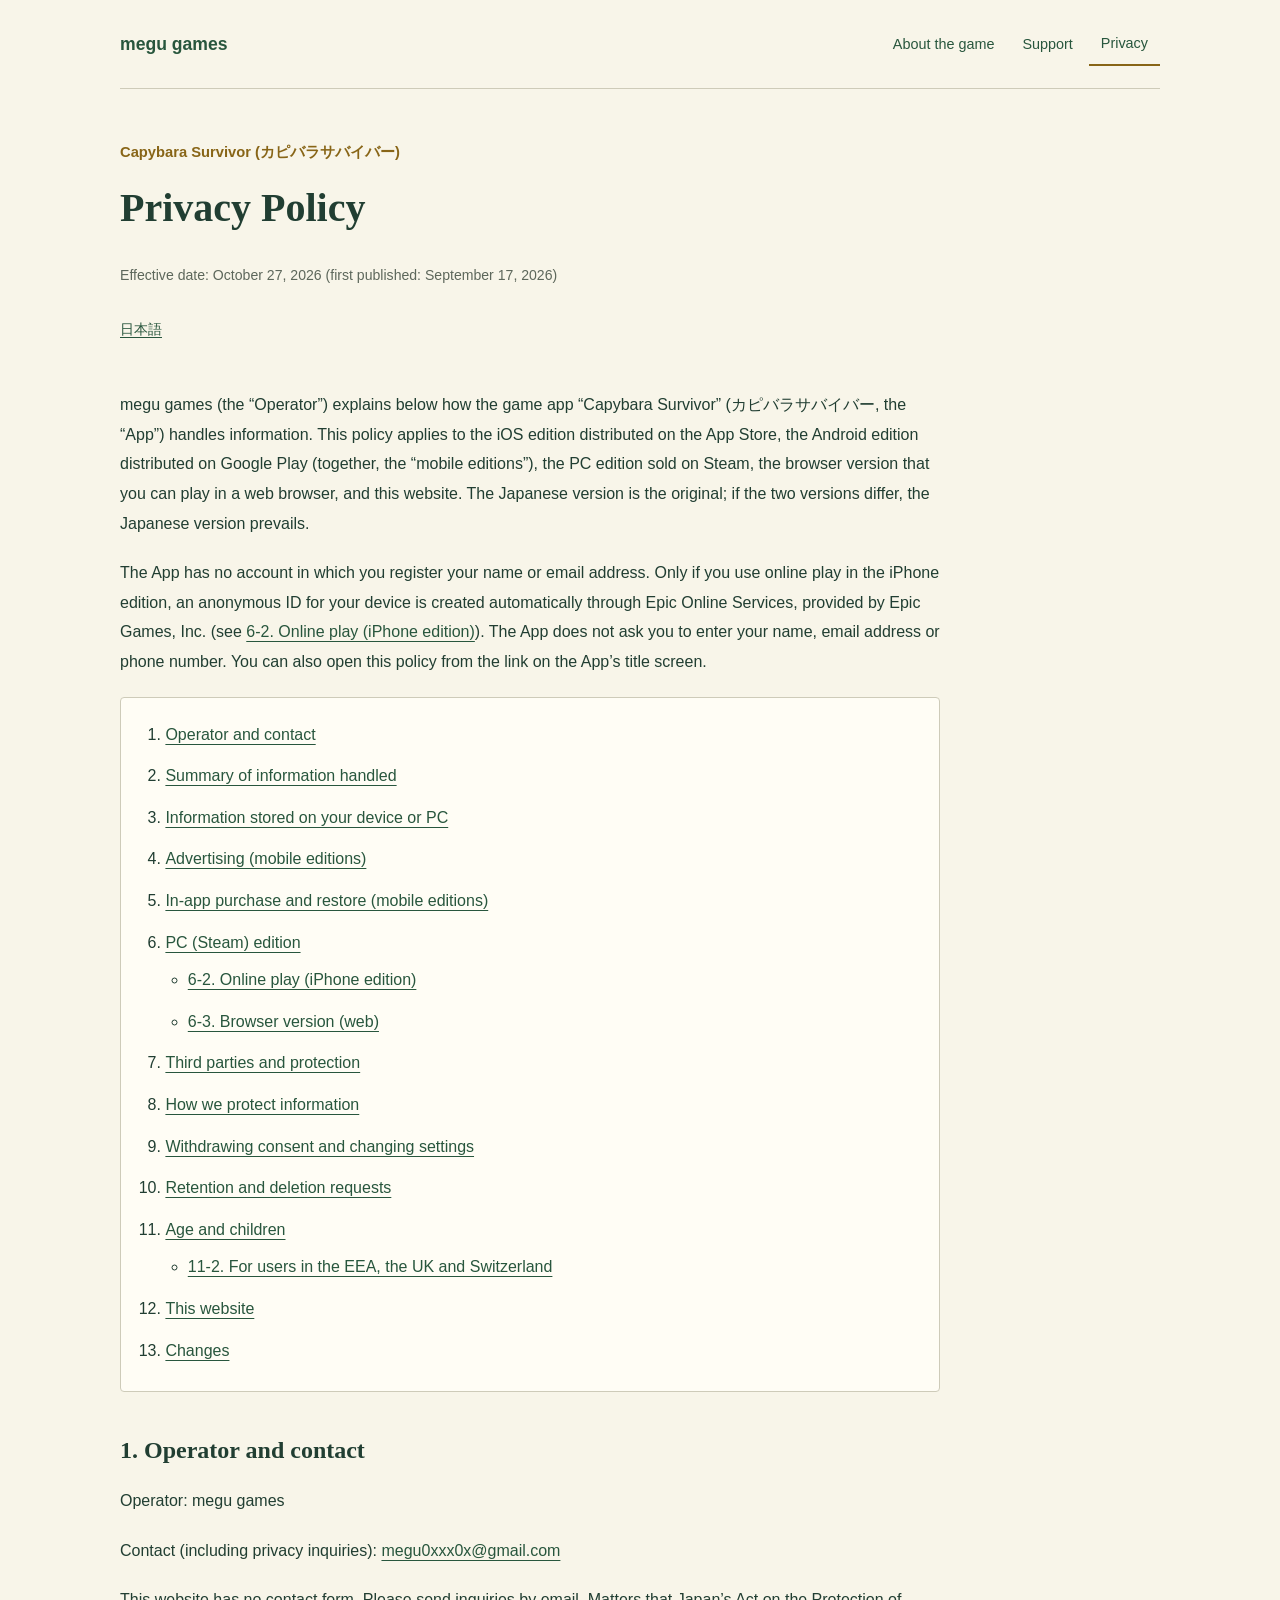
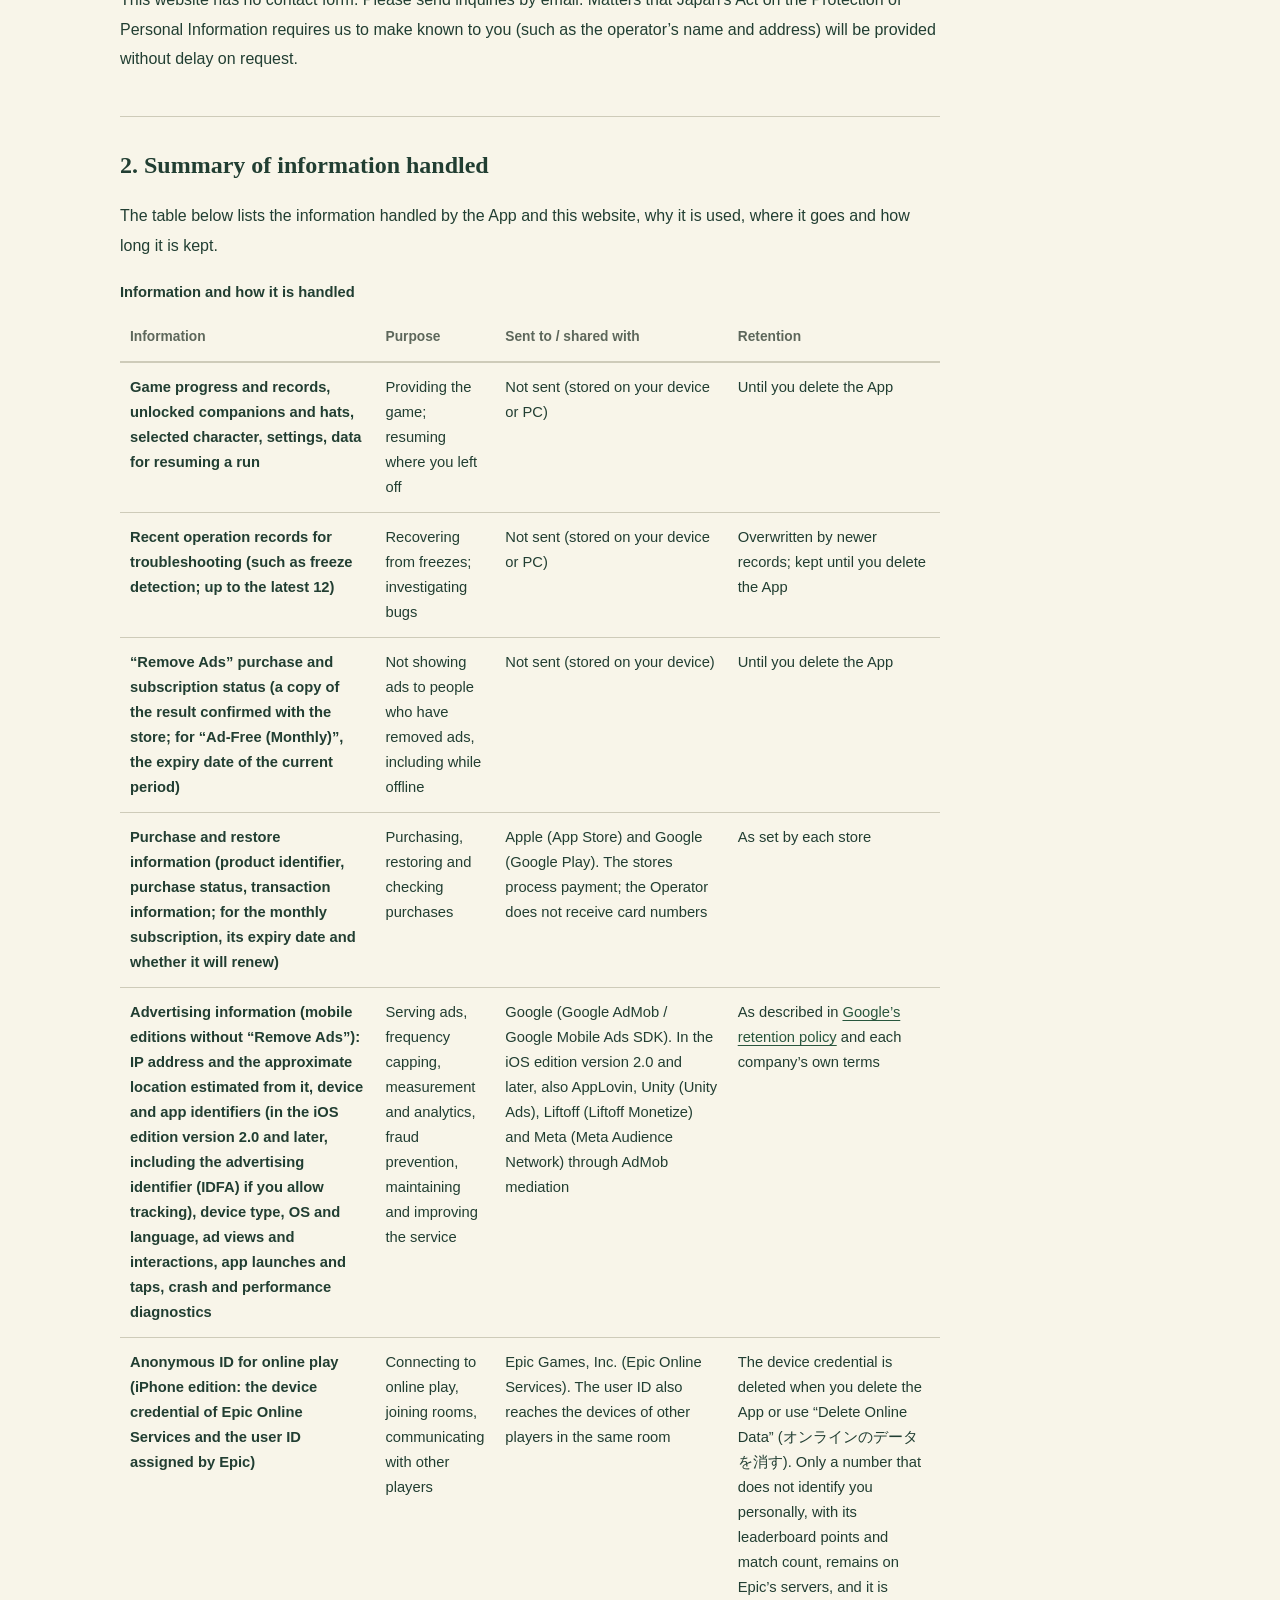
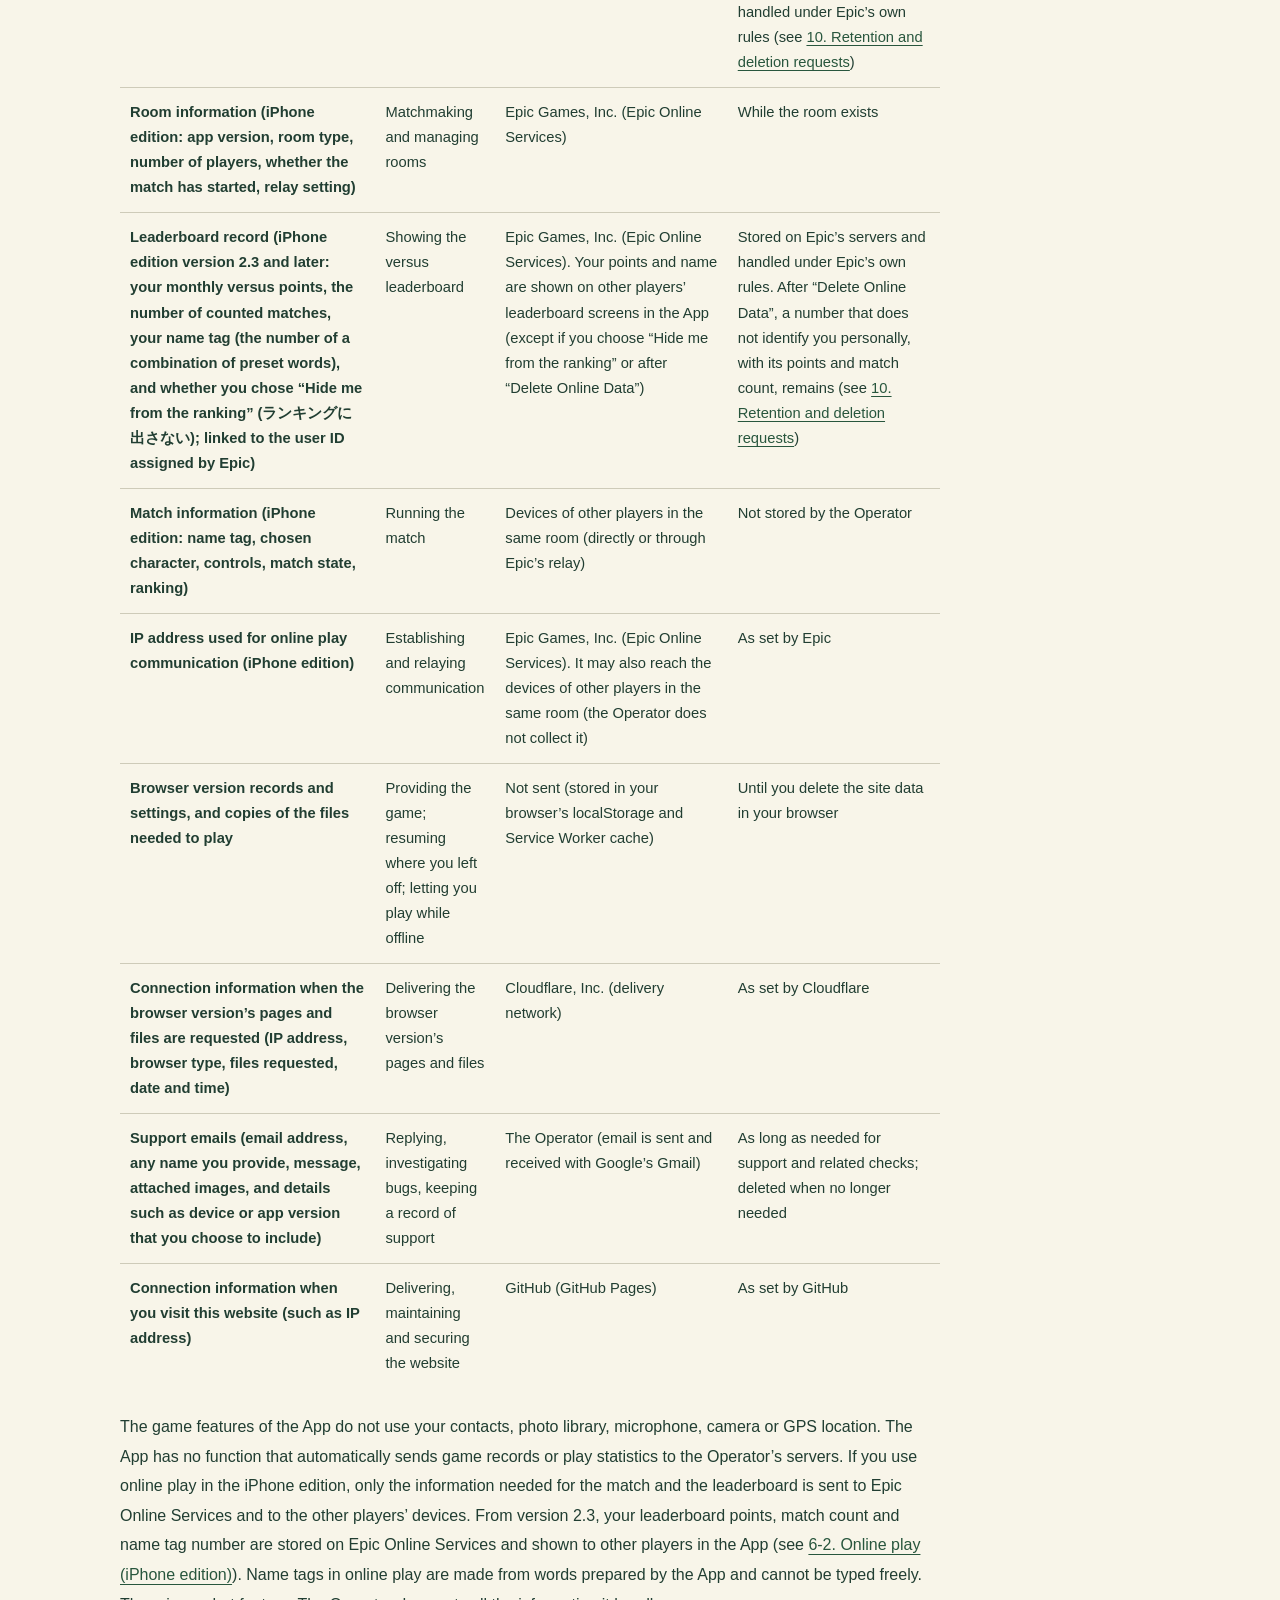
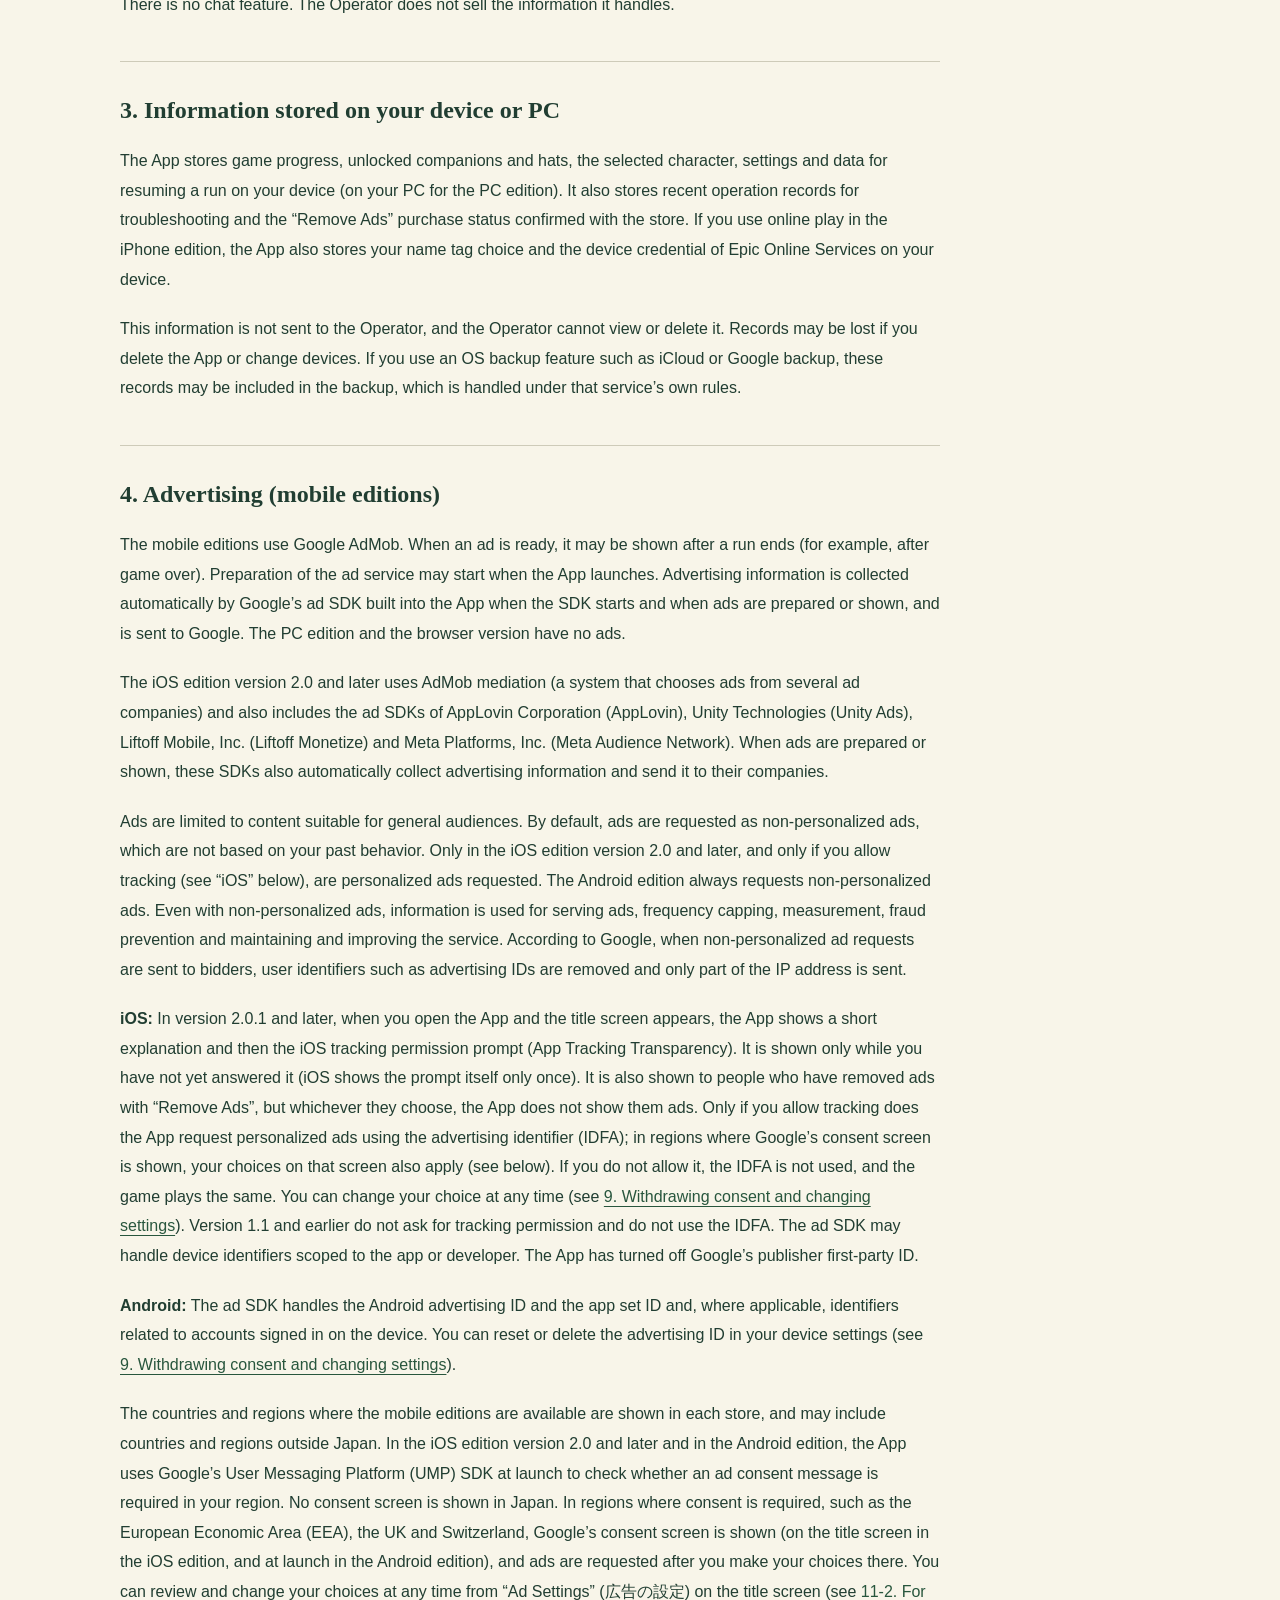
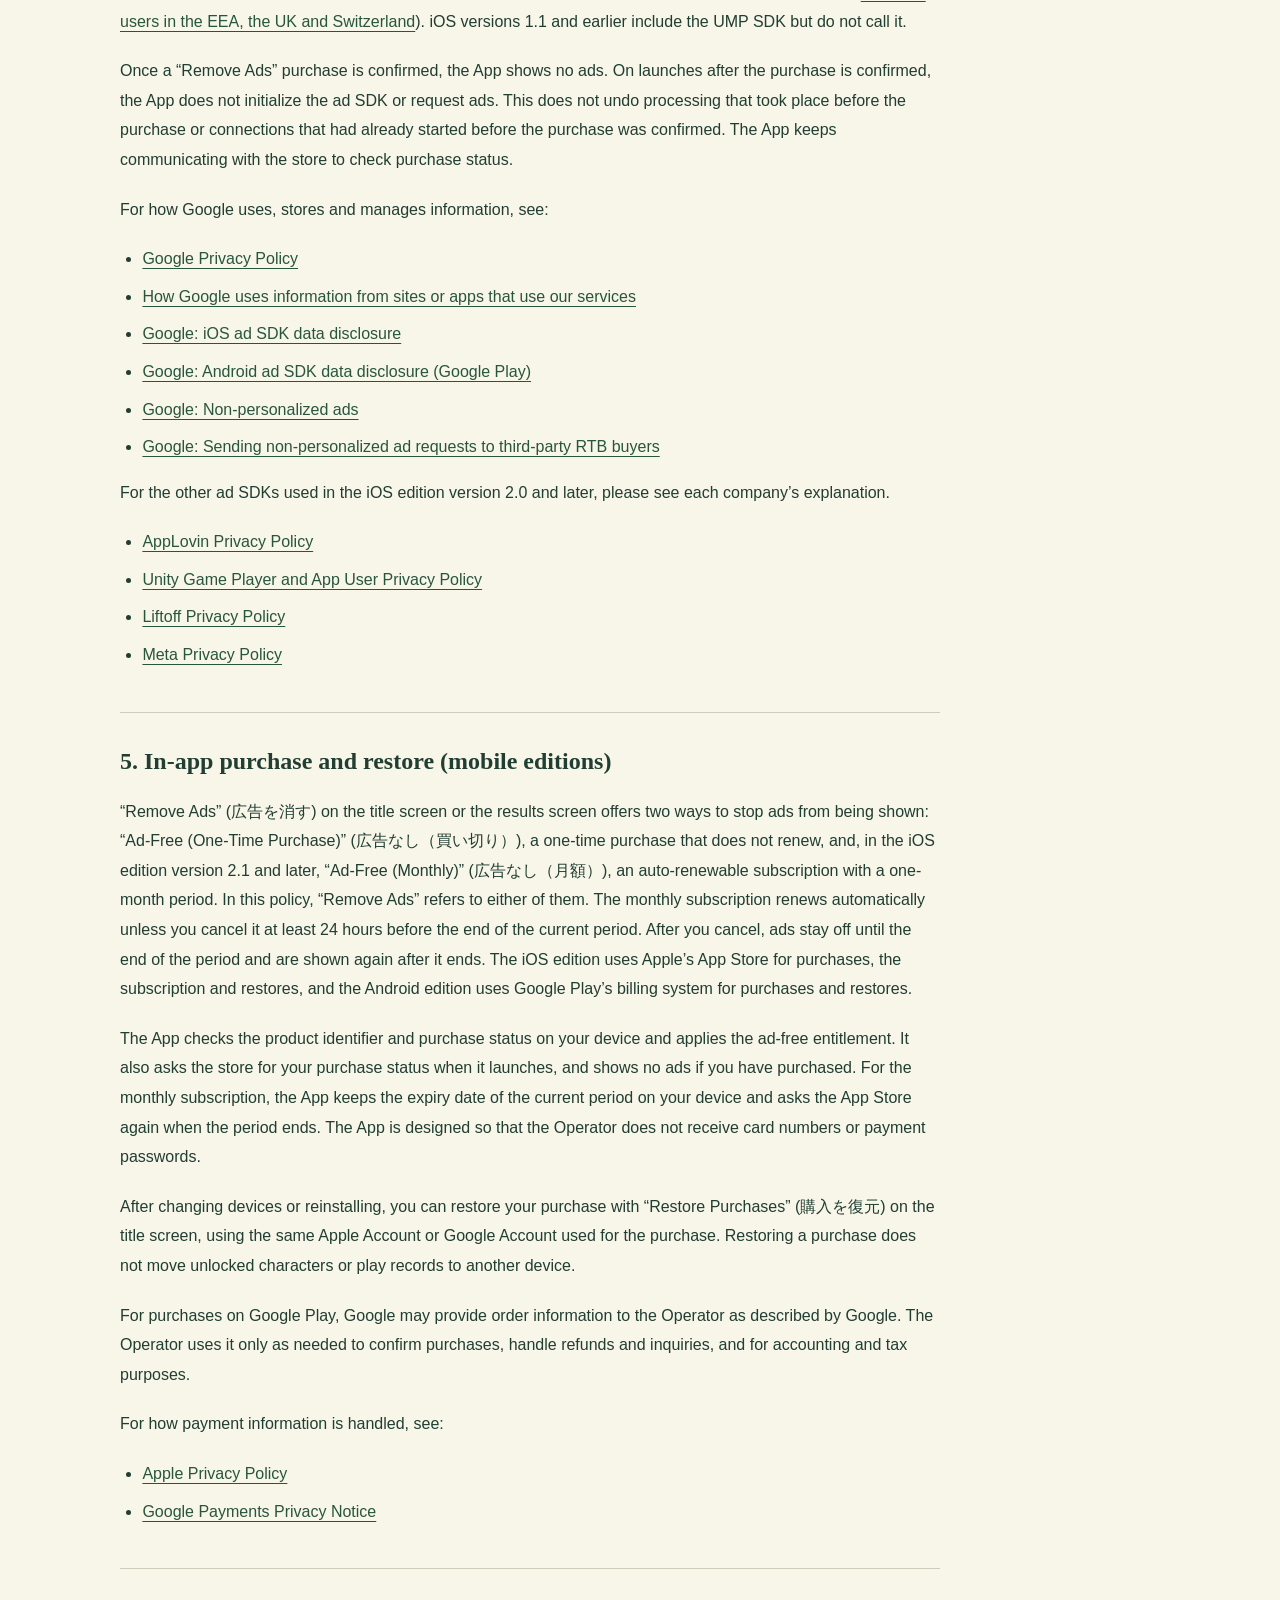
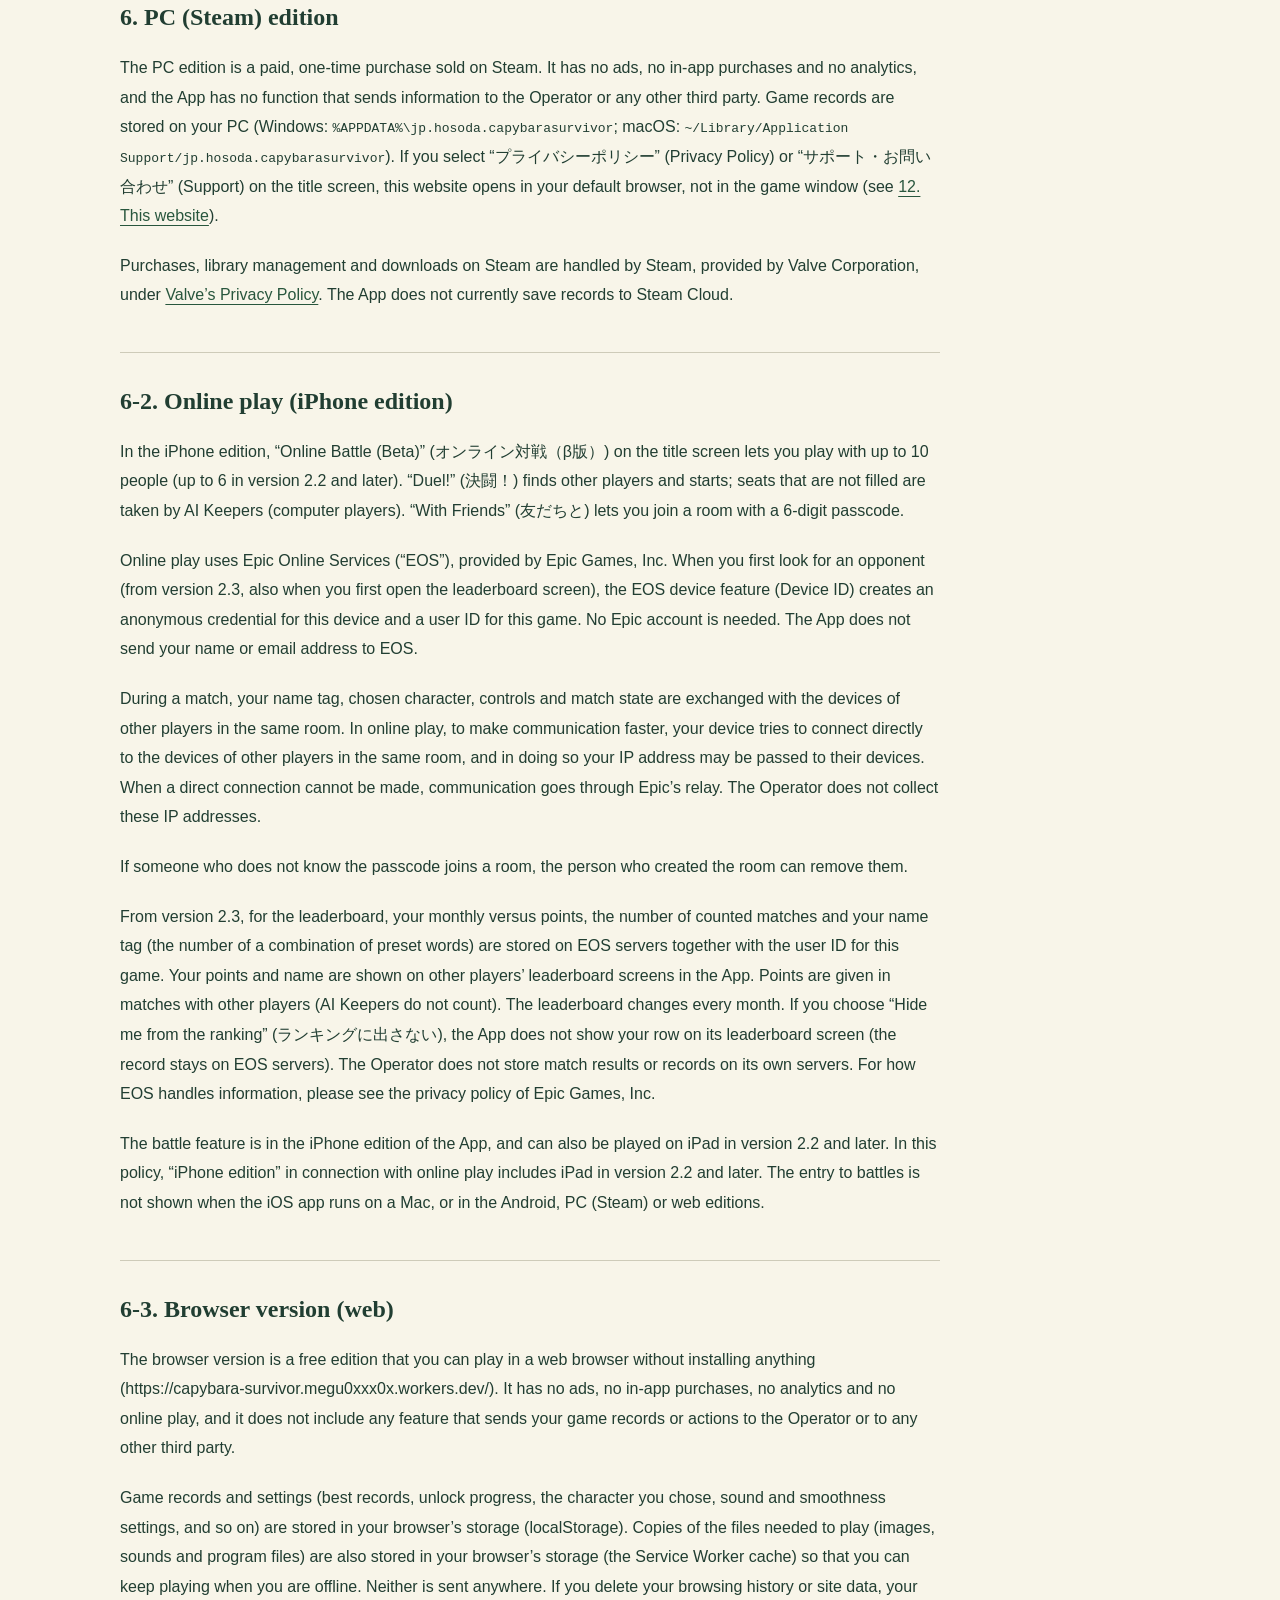
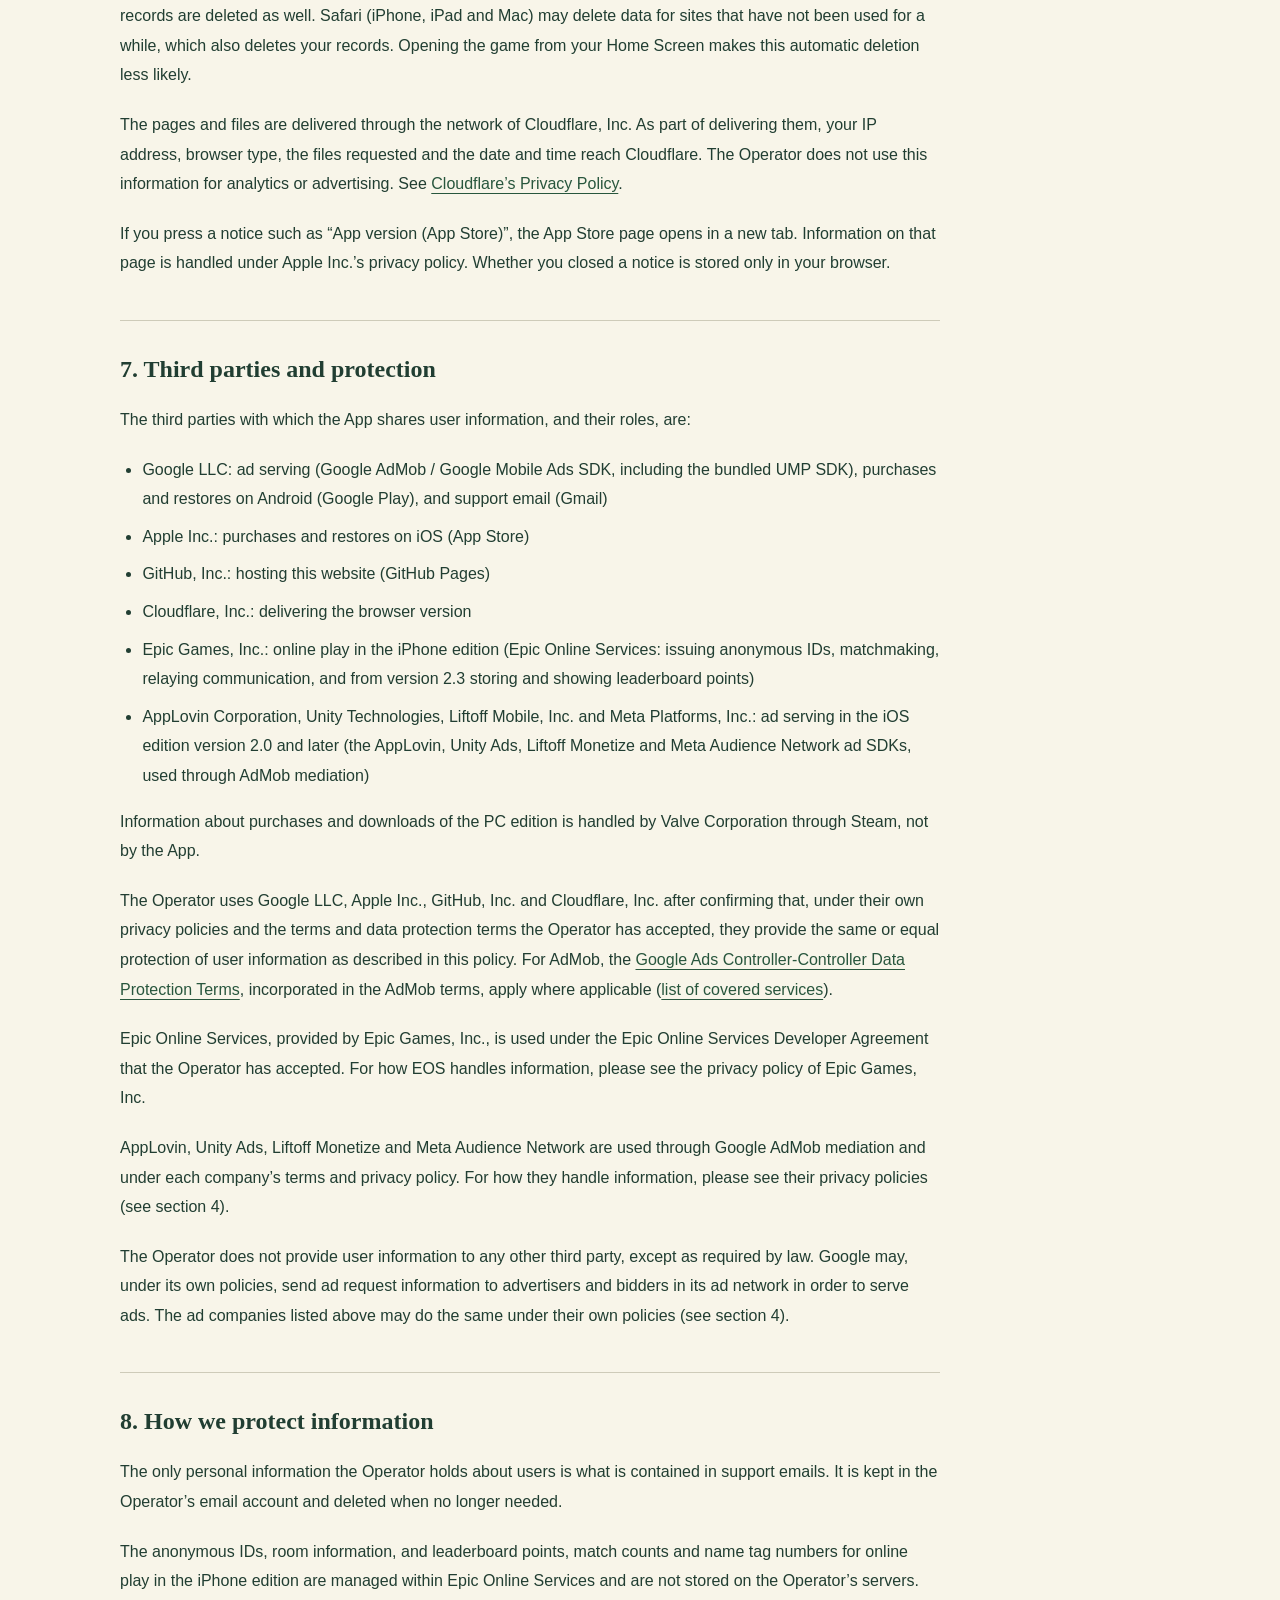
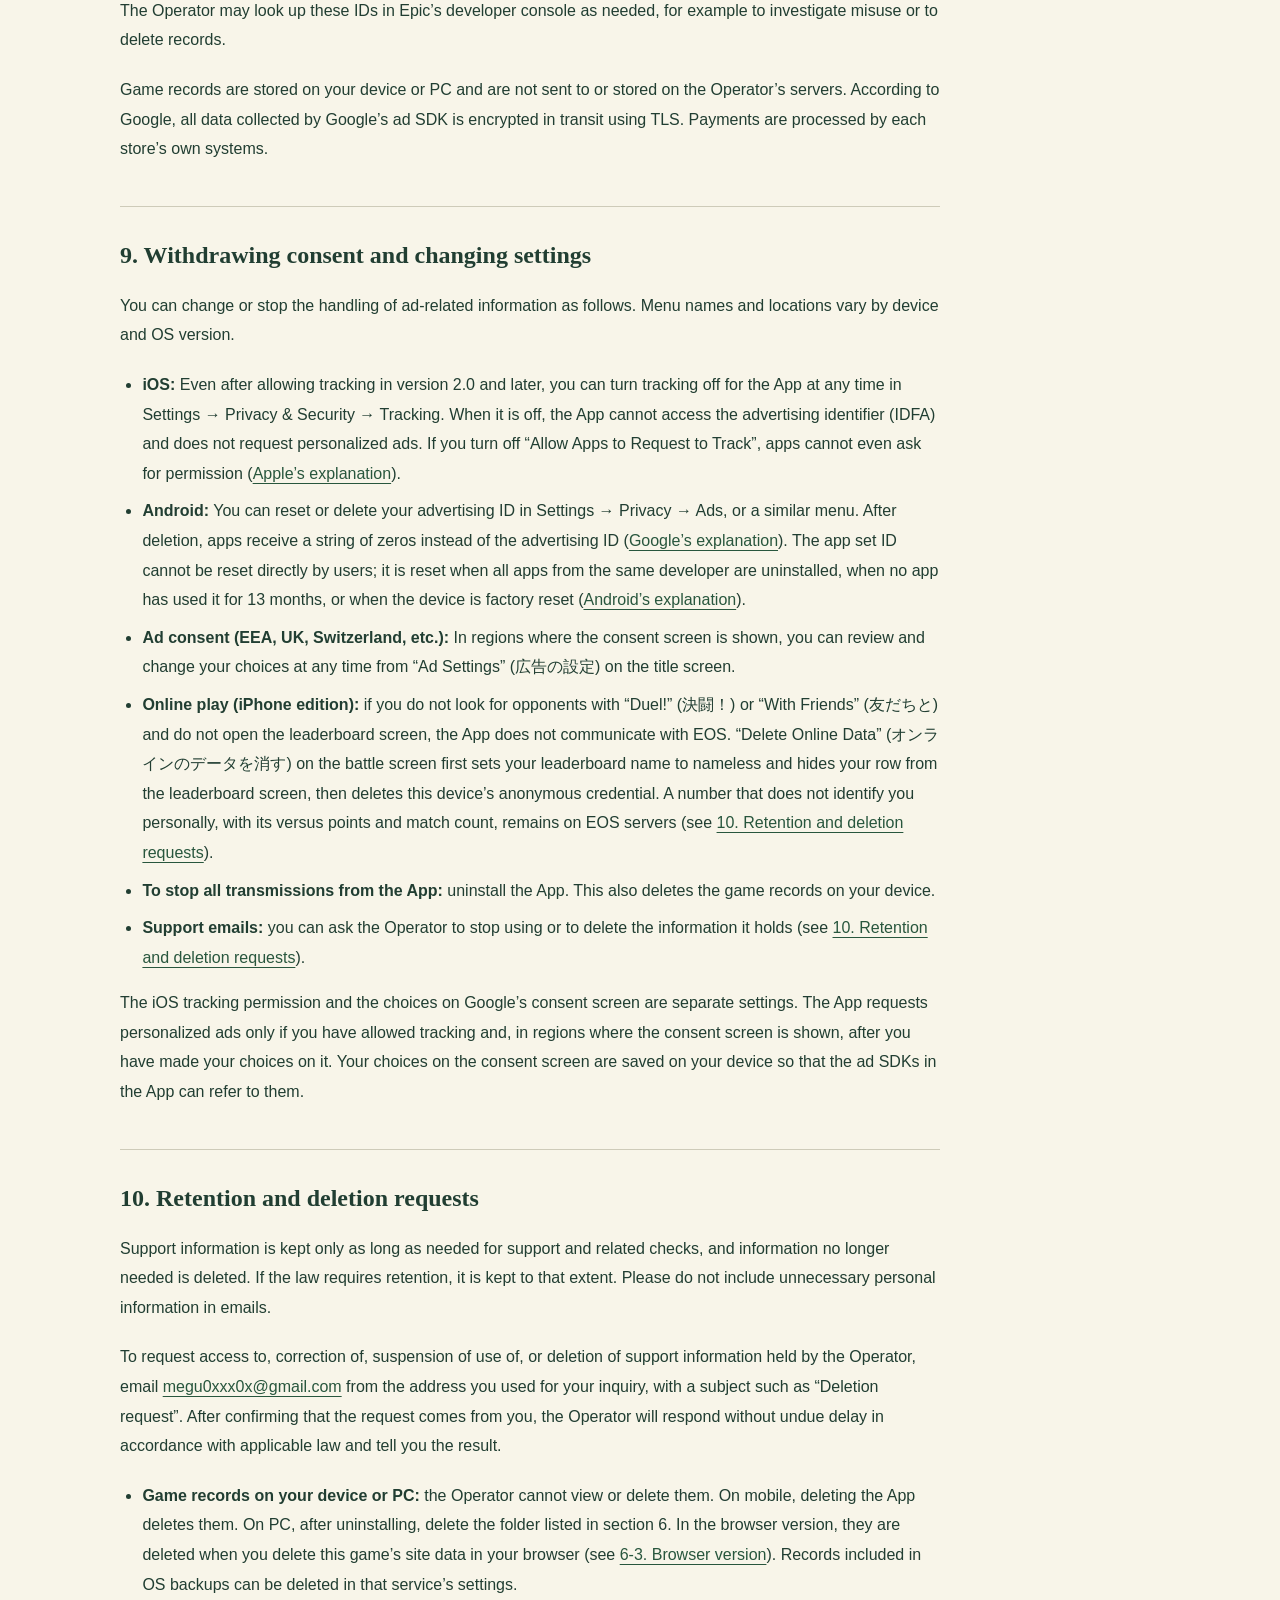
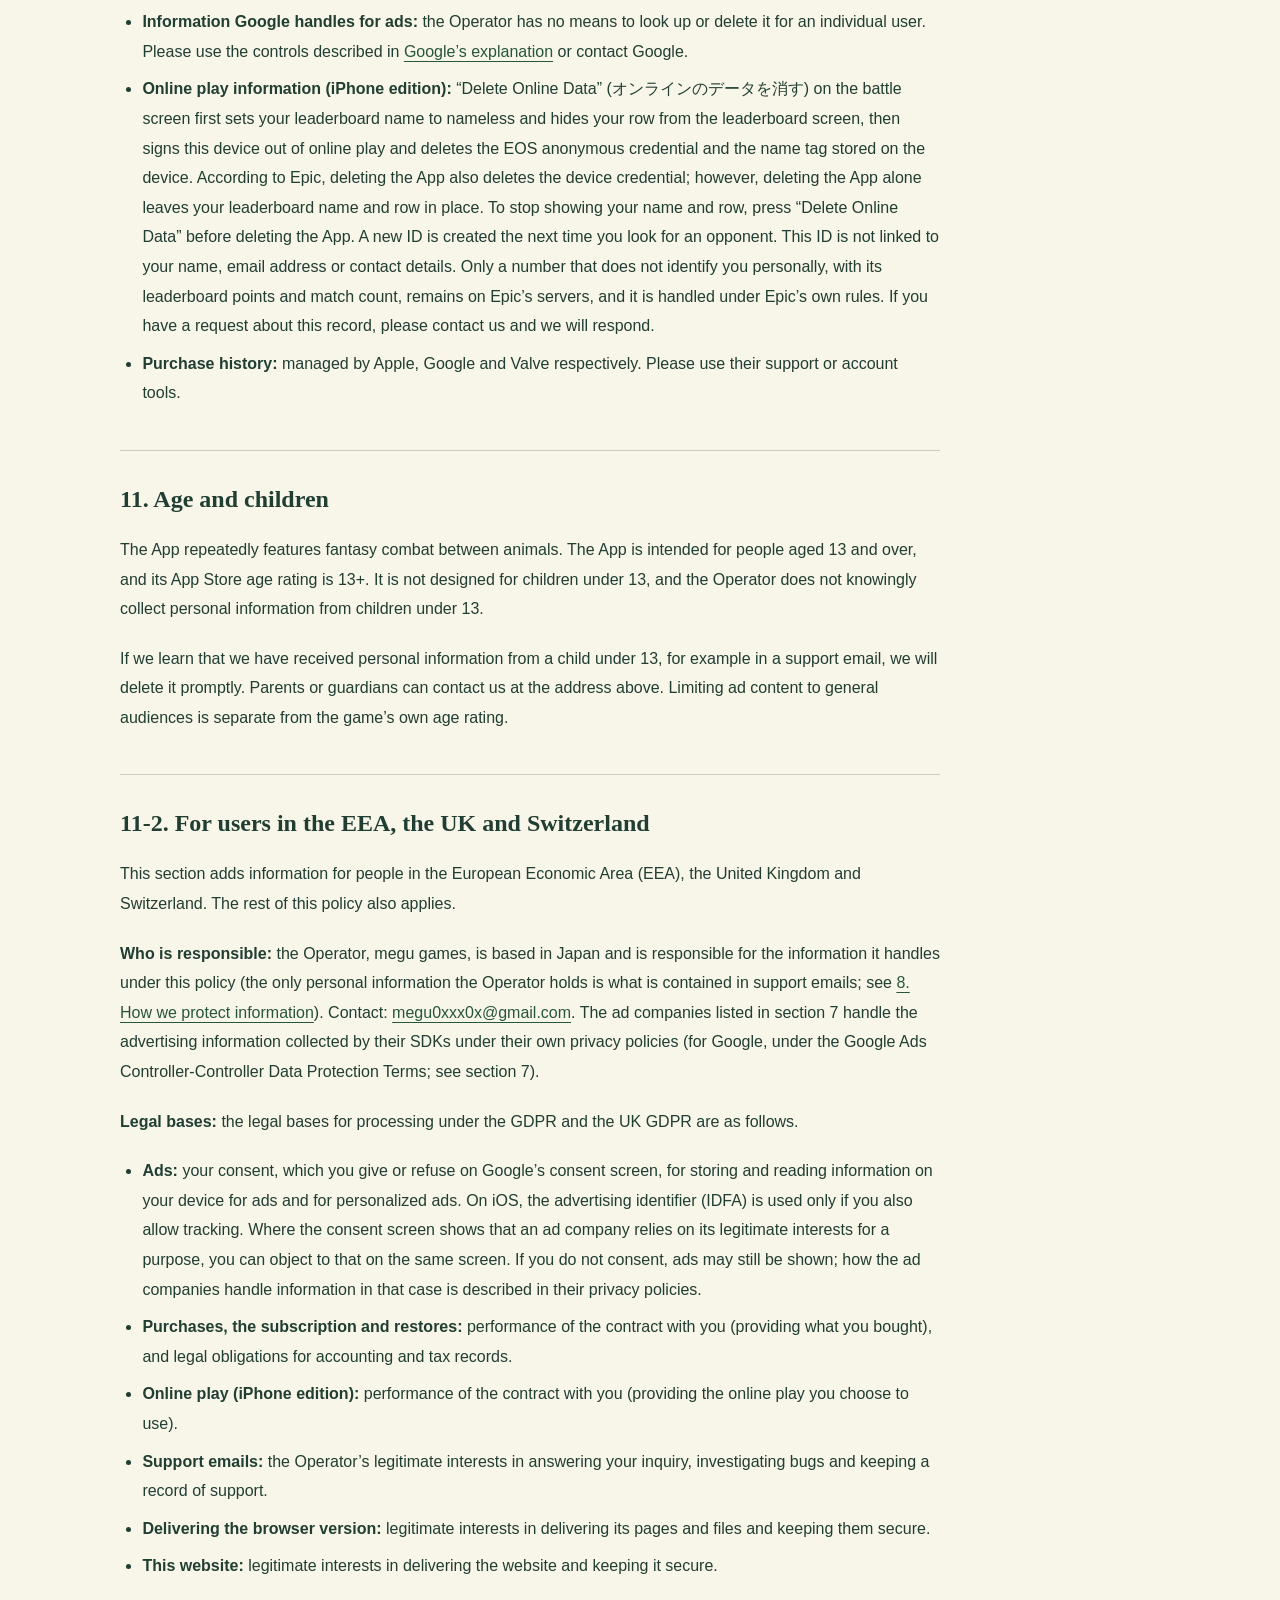
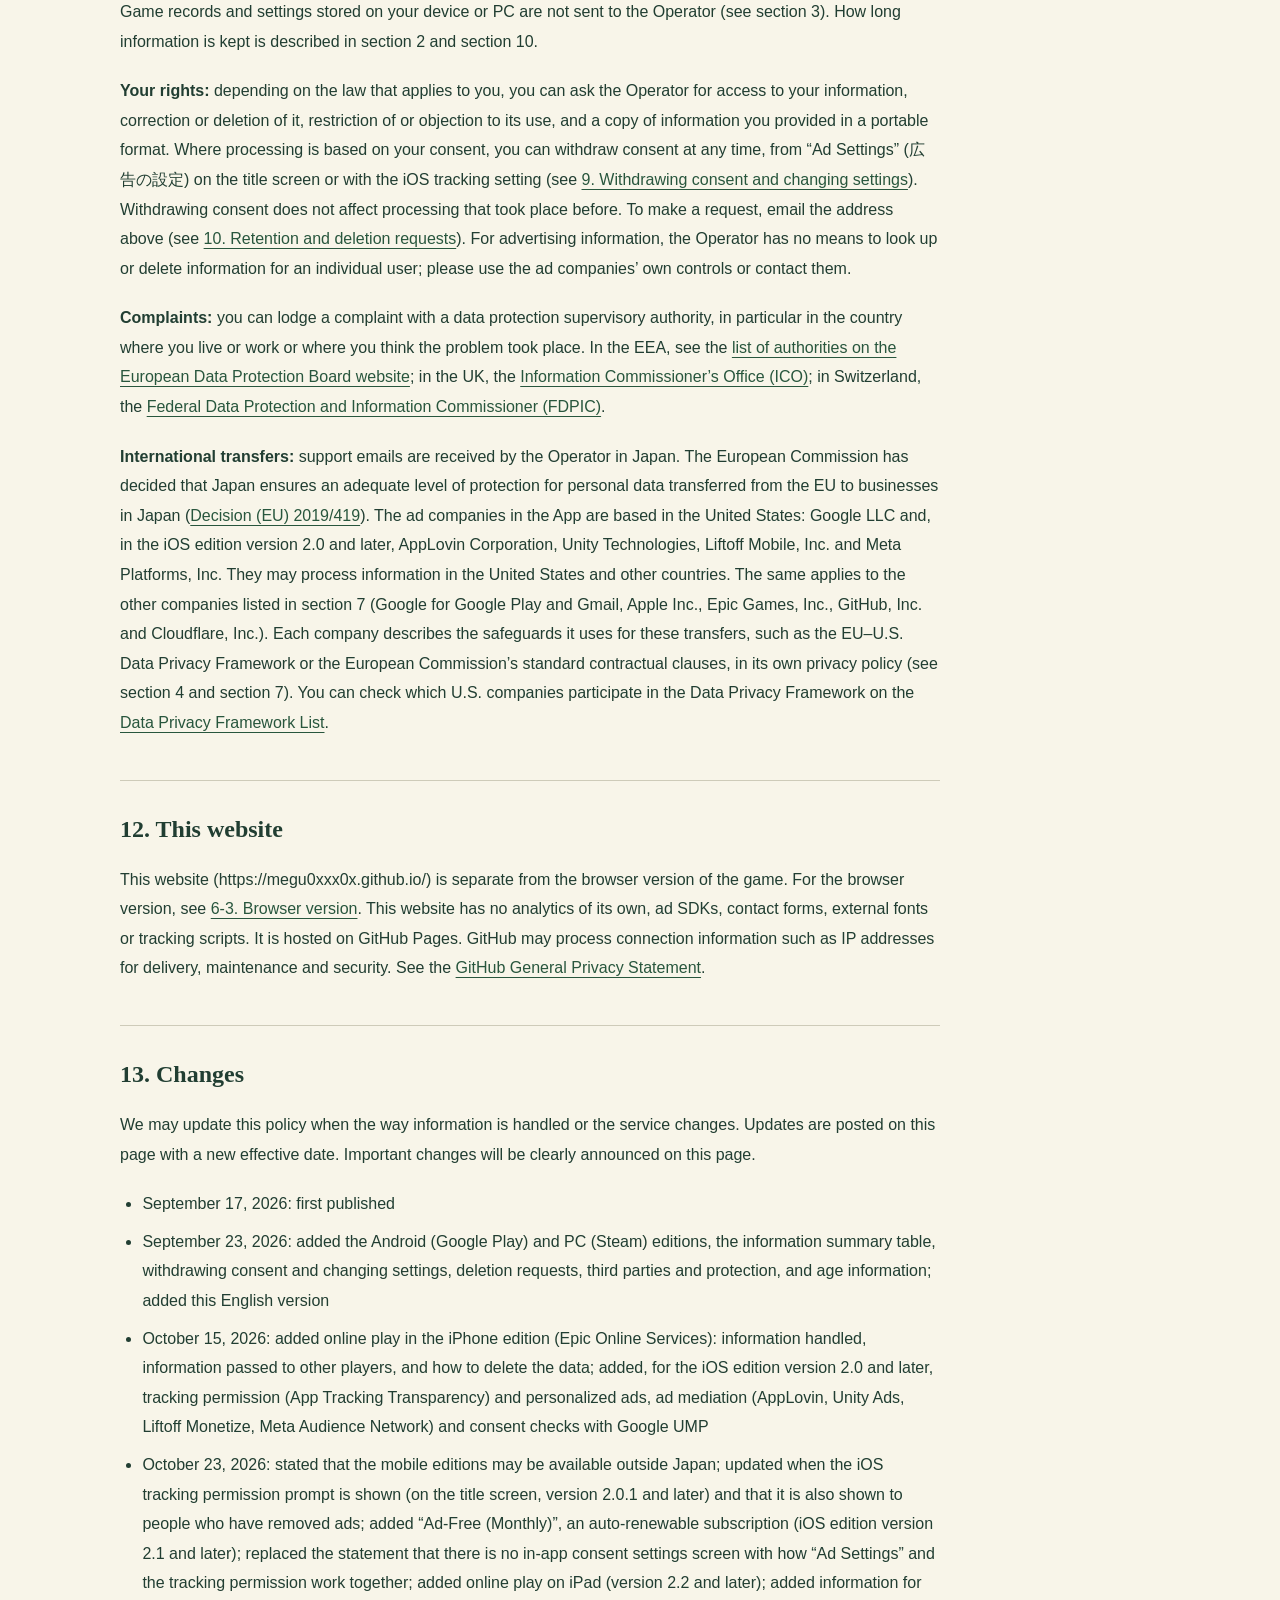
==== commit 433b14a2: "Privacy policy (ja/en): 2.3 leaderboard on EOS, browser version (6-3, Cloudflare), Android UMP at la" ====
--- a/privacy.en.html
+++ b/privacy.en.html
@@ -1,16 +1,16 @@
 <!doctype html>
 <html lang="en"><head><meta charset="utf-8"><meta name="viewport" content="width=device-width,initial-scale=1">
 <meta name="color-scheme" content="light"><title>Privacy Policy | Capybara Survivor</title>
-<meta name="description" content="How Capybara Survivor (iOS, Android and PC) handles information, ads, purchases, online play, withdrawing consent, deletion requests and contact. Operated by megu games.">
+<meta name="description" content="How Capybara Survivor (iOS, Android, PC and browser) handles information, ads, purchases, online play, withdrawing consent, deletion requests and contact. Operated by megu games.">
 <link rel="icon" href="app-icon.png"><link rel="stylesheet" href="site.css">
 <link rel="alternate" hreflang="ja" href="https://megu0xxx0x.github.io/privacy.html"><link rel="alternate" hreflang="en" href="https://megu0xxx0x.github.io/privacy.en.html"></head>
 <body><a class="skip" href="#main">Skip to content</a>
 <header><a class="brand" href="index.html">megu games</a><nav aria-label="Site"><a href="index.html" hreflang="ja">About the game</a><a href="support.en.html">Support</a><a href="privacy.en.html" aria-current="page">Privacy</a></nav></header>
-<main id="main"><div class="page-heading"><p class="eyebrow">Capybara Survivor (カピバラサバイバー)</p><h1>Privacy Policy</h1><p class="muted">Effective date: October 23, 2026 (first published: September 17, 2026)</p><p class="lang-switch"><a href="privacy.html" hreflang="ja" lang="ja">日本語</a></p></div>
-<p>megu games (the “Operator”) explains below how the game app “Capybara Survivor” (カピバラサバイバー, the “App”) handles information. This policy applies to the iOS edition distributed on the App Store, the Android edition distributed on Google Play (together, the “mobile editions”), the PC edition sold on Steam, and this website. The Japanese version is the original; if the two versions differ, the Japanese version prevails.</p>
+<main id="main"><div class="page-heading"><p class="eyebrow">Capybara Survivor (カピバラサバイバー)</p><h1>Privacy Policy</h1><p class="muted">Effective date: October 27, 2026 (first published: September 17, 2026)</p><p class="lang-switch"><a href="privacy.html" hreflang="ja" lang="ja">日本語</a></p></div>
+<p>megu games (the “Operator”) explains below how the game app “Capybara Survivor” (カピバラサバイバー, the “App”) handles information. This policy applies to the iOS edition distributed on the App Store, the Android edition distributed on Google Play (together, the “mobile editions”), the PC edition sold on Steam, the browser version that you can play in a web browser, and this website. The Japanese version is the original; if the two versions differ, the Japanese version prevails.</p>
 <p>The App has no account in which you register your name or email address. Only if you use online play in the iPhone edition, an anonymous ID for your device is created automatically through Epic Online Services, provided by Epic Games, Inc. (see <a href="#online">6-2. Online play (iPhone edition)</a>). The App does not ask you to enter your name, email address or phone number. You can also open this policy from the link on the App’s title screen.</p>
 <nav class="toc" aria-label="Contents"><ol>
-<li><a href="#operator">Operator and contact</a></li><li><a href="#data">Summary of information handled</a></li><li><a href="#device">Information stored on your device or PC</a></li><li><a href="#ads">Advertising (mobile editions)</a></li><li><a href="#purchase">In-app purchase and restore (mobile editions)</a></li><li><a href="#pc">PC (Steam) edition</a><ul><li><a href="#online">6-2. Online play (iPhone edition)</a></li></ul></li><li><a href="#third-parties">Third parties and protection</a></li><li><a href="#security">How we protect information</a></li><li><a href="#withdraw">Withdrawing consent and changing settings</a></li><li><a href="#delete">Retention and deletion requests</a></li><li><a href="#children">Age and children</a><ul><li><a href="#eea">11-2. For users in the EEA, the UK and Switzerland</a></li></ul></li><li><a href="#site">This website</a></li><li><a href="#changes">Changes</a></li>
+<li><a href="#operator">Operator and contact</a></li><li><a href="#data">Summary of information handled</a></li><li><a href="#device">Information stored on your device or PC</a></li><li><a href="#ads">Advertising (mobile editions)</a></li><li><a href="#purchase">In-app purchase and restore (mobile editions)</a></li><li><a href="#pc">PC (Steam) edition</a><ul><li><a href="#online">6-2. Online play (iPhone edition)</a></li><li><a href="#web">6-3. Browser version (web)</a></li></ul></li><li><a href="#third-parties">Third parties and protection</a></li><li><a href="#security">How we protect information</a></li><li><a href="#withdraw">Withdrawing consent and changing settings</a></li><li><a href="#delete">Retention and deletion requests</a></li><li><a href="#children">Age and children</a><ul><li><a href="#eea">11-2. For users in the EEA, the UK and Switzerland</a></li></ul></li><li><a href="#site">This website</a></li><li><a href="#changes">Changes</a></li>
 </ol></nav>
 <section id="operator"><h2>1. Operator and contact</h2><p>Operator: megu games</p><p>Contact (including privacy inquiries): <a href="mailto:megu0xxx0x@gmail.com">megu0xxx0x@gmail.com</a></p>
 <p>This website has no contact form. Please send inquiries by email. Matters that Japan’s Act on the Protection of Personal Information requires us to make known to you (such as the operator’s name and address) will be provided without delay on request.</p></section>
@@ -23,22 +23,25 @@
 <tr><th scope="row">“Remove Ads” purchase and subscription status (a copy of the result confirmed with the store; for “Ad-Free (Monthly)”, the expiry date of the current period)</th><td data-label="Purpose">Not showing ads to people who have removed ads, including while offline</td><td data-label="Sent to / shared with">Not sent (stored on your device)</td><td data-label="Retention">Until you delete the App</td></tr>
 <tr><th scope="row">Purchase and restore information (product identifier, purchase status, transaction information; for the monthly subscription, its expiry date and whether it will renew)</th><td data-label="Purpose">Purchasing, restoring and checking purchases</td><td data-label="Sent to / shared with">Apple (App Store) and Google (Google Play). The stores process payment; the Operator does not receive card numbers</td><td data-label="Retention">As set by each store</td></tr>
 <tr><th scope="row">Advertising information (mobile editions without “Remove Ads”): IP address and the approximate location estimated from it, device and app identifiers (in the iOS edition version 2.0 and later, including the advertising identifier (IDFA) if you allow tracking), device type, OS and language, ad views and interactions, app launches and taps, crash and performance diagnostics</th><td data-label="Purpose">Serving ads, frequency capping, measurement and analytics, fraud prevention, maintaining and improving the service</td><td data-label="Sent to / shared with">Google (Google AdMob / Google Mobile Ads SDK). In the iOS edition version 2.0 and later, also AppLovin, Unity (Unity Ads), Liftoff (Liftoff Monetize) and Meta (Meta Audience Network) through AdMob mediation</td><td data-label="Retention">As described in <a href="https://policies.google.com/technologies/retention?hl=en">Google’s retention policy</a> and each company’s own terms</td></tr>
-<tr><th scope="row">Anonymous ID for online play (iPhone edition: the device credential of Epic Online Services and the user ID assigned by Epic)</th><td data-label="Purpose">Connecting to online play, joining rooms, communicating with other players</td><td data-label="Sent to / shared with">Epic Games, Inc. (Epic Online Services). The user ID also reaches the devices of other players in the same room</td><td data-label="Retention">The device credential is deleted when you delete the App or use “Delete Online Data” (オンラインのデータを消す). Only a number that does not identify you personally remains on Epic’s servers, and it is handled under Epic’s own rules</td></tr>
+<tr><th scope="row">Anonymous ID for online play (iPhone edition: the device credential of Epic Online Services and the user ID assigned by Epic)</th><td data-label="Purpose">Connecting to online play, joining rooms, communicating with other players</td><td data-label="Sent to / shared with">Epic Games, Inc. (Epic Online Services). The user ID also reaches the devices of other players in the same room</td><td data-label="Retention">The device credential is deleted when you delete the App or use “Delete Online Data” (オンラインのデータを消す). Only a number that does not identify you personally, with its leaderboard points and match count, remains on Epic’s servers, and it is handled under Epic’s own rules (see <a href="#delete">10. Retention and deletion requests</a>)</td></tr>
 <tr><th scope="row">Room information (iPhone edition: app version, room type, number of players, whether the match has started, relay setting)</th><td data-label="Purpose">Matchmaking and managing rooms</td><td data-label="Sent to / shared with">Epic Games, Inc. (Epic Online Services)</td><td data-label="Retention">While the room exists</td></tr>
+<tr><th scope="row">Leaderboard record (iPhone edition version 2.3 and later: your monthly versus points, the number of counted matches, your name tag (the number of a combination of preset words), and whether you chose “Hide me from the ranking” (ランキングに出さない); linked to the user ID assigned by Epic)</th><td data-label="Purpose">Showing the versus leaderboard</td><td data-label="Sent to / shared with">Epic Games, Inc. (Epic Online Services). Your points and name are shown on other players’ leaderboard screens in the App (except if you choose “Hide me from the ranking” or after “Delete Online Data”)</td><td data-label="Retention">Stored on Epic’s servers and handled under Epic’s own rules. After “Delete Online Data”, a number that does not identify you personally, with its points and match count, remains (see <a href="#delete">10. Retention and deletion requests</a>)</td></tr>
 <tr><th scope="row">Match information (iPhone edition: name tag, chosen character, controls, match state, ranking)</th><td data-label="Purpose">Running the match</td><td data-label="Sent to / shared with">Devices of other players in the same room (directly or through Epic’s relay)</td><td data-label="Retention">Not stored by the Operator</td></tr>
 <tr><th scope="row">IP address used for online play communication (iPhone edition)</th><td data-label="Purpose">Establishing and relaying communication</td><td data-label="Sent to / shared with">Epic Games, Inc. (Epic Online Services). It may also reach the devices of other players in the same room (the Operator does not collect it)</td><td data-label="Retention">As set by Epic</td></tr>
+<tr><th scope="row">Browser version records and settings, and copies of the files needed to play</th><td data-label="Purpose">Providing the game; resuming where you left off; letting you play while offline</td><td data-label="Sent to / shared with">Not sent (stored in your browser’s localStorage and Service Worker cache)</td><td data-label="Retention">Until you delete the site data in your browser</td></tr>
+<tr><th scope="row">Connection information when the browser version’s pages and files are requested (IP address, browser type, files requested, date and time)</th><td data-label="Purpose">Delivering the browser version’s pages and files</td><td data-label="Sent to / shared with">Cloudflare, Inc. (delivery network)</td><td data-label="Retention">As set by Cloudflare</td></tr>
 <tr><th scope="row">Support emails (email address, any name you provide, message, attached images, and details such as device or app version that you choose to include)</th><td data-label="Purpose">Replying, investigating bugs, keeping a record of support</td><td data-label="Sent to / shared with">The Operator (email is sent and received with Google’s Gmail)</td><td data-label="Retention">As long as needed for support and related checks; deleted when no longer needed</td></tr>
 <tr><th scope="row">Connection information when you visit this website (such as IP address)</th><td data-label="Purpose">Delivering, maintaining and securing the website</td><td data-label="Sent to / shared with">GitHub (GitHub Pages)</td><td data-label="Retention">As set by GitHub</td></tr>
 </tbody></table>
-<p>The game features of the App do not use your contacts, photo library, microphone, camera or GPS location. The App has no function that automatically sends game records or play statistics to the Operator’s servers. If you use online play in the iPhone edition, only the information needed for the match is sent to Epic Online Services and to the other players’ devices (see <a href="#online">6-2. Online play (iPhone edition)</a>). Name tags in online play are made from words prepared by the App and cannot be typed freely. There is no chat feature. The Operator does not sell the information it handles.</p></section>
+<p>The game features of the App do not use your contacts, photo library, microphone, camera or GPS location. The App has no function that automatically sends game records or play statistics to the Operator’s servers. If you use online play in the iPhone edition, only the information needed for the match and the leaderboard is sent to Epic Online Services and to the other players’ devices. From version 2.3, your leaderboard points, match count and name tag number are stored on Epic Online Services and shown to other players in the App (see <a href="#online">6-2. Online play (iPhone edition)</a>). Name tags in online play are made from words prepared by the App and cannot be typed freely. There is no chat feature. The Operator does not sell the information it handles.</p></section>
 <section id="device"><h2>3. Information stored on your device or PC</h2><p>The App stores game progress, unlocked companions and hats, the selected character, settings and data for resuming a run on your device (on your PC for the PC edition). It also stores recent operation records for troubleshooting and the “Remove Ads” purchase status confirmed with the store. If you use online play in the iPhone edition, the App also stores your name tag choice and the device credential of Epic Online Services on your device.</p>
 <p>This information is not sent to the Operator, and the Operator cannot view or delete it. Records may be lost if you delete the App or change devices. If you use an OS backup feature such as iCloud or Google backup, these records may be included in the backup, which is handled under that service’s own rules.</p></section>
-<section id="ads"><h2>4. Advertising (mobile editions)</h2><p>The mobile editions use Google AdMob. When an ad is ready, it may be shown after a run ends (for example, after game over). Preparation of the ad service may start when the App launches. Advertising information is collected automatically by Google’s ad SDK built into the App when the SDK starts and when ads are prepared or shown, and is sent to Google. The PC edition has no ads.</p>
+<section id="ads"><h2>4. Advertising (mobile editions)</h2><p>The mobile editions use Google AdMob. When an ad is ready, it may be shown after a run ends (for example, after game over). Preparation of the ad service may start when the App launches. Advertising information is collected automatically by Google’s ad SDK built into the App when the SDK starts and when ads are prepared or shown, and is sent to Google. The PC edition and the browser version have no ads.</p>
 <p>The iOS edition version 2.0 and later uses AdMob mediation (a system that chooses ads from several ad companies) and also includes the ad SDKs of AppLovin Corporation (AppLovin), Unity Technologies (Unity Ads), Liftoff Mobile, Inc. (Liftoff Monetize) and Meta Platforms, Inc. (Meta Audience Network). When ads are prepared or shown, these SDKs also automatically collect advertising information and send it to their companies.</p>
 <p>Ads are limited to content suitable for general audiences. By default, ads are requested as non-personalized ads, which are not based on your past behavior. Only in the iOS edition version 2.0 and later, and only if you allow tracking (see “iOS” below), are personalized ads requested. The Android edition always requests non-personalized ads. Even with non-personalized ads, information is used for serving ads, frequency capping, measurement, fraud prevention and maintaining and improving the service. According to Google, when non-personalized ad requests are sent to bidders, user identifiers such as advertising IDs are removed and only part of the IP address is sent.</p>
 <p><strong>iOS:</strong> In version 2.0.1 and later, when you open the App and the title screen appears, the App shows a short explanation and then the iOS tracking permission prompt (App Tracking Transparency). It is shown only while you have not yet answered it (iOS shows the prompt itself only once). It is also shown to people who have removed ads with “Remove Ads”, but whichever they choose, the App does not show them ads. Only if you allow tracking does the App request personalized ads using the advertising identifier (IDFA); in regions where Google’s consent screen is shown, your choices on that screen also apply (see below). If you do not allow it, the IDFA is not used, and the game plays the same. You can change your choice at any time (see <a href="#withdraw">9. Withdrawing consent and changing settings</a>). Version 1.1 and earlier do not ask for tracking permission and do not use the IDFA. The ad SDK may handle device identifiers scoped to the app or developer. The App has turned off Google’s publisher first-party ID.</p>
 <p><strong>Android:</strong> The ad SDK handles the Android advertising ID and the app set ID and, where applicable, identifiers related to accounts signed in on the device. You can reset or delete the advertising ID in your device settings (see <a href="#withdraw">9. Withdrawing consent and changing settings</a>).</p>
-<p>The countries and regions where the mobile editions are available are shown in each store, and may include countries and regions outside Japan. In the iOS edition version 2.0 and later, the App uses Google’s User Messaging Platform (UMP) SDK at launch to check whether an ad consent message is required in your region. No consent screen is shown in Japan. In regions where consent is required, such as the European Economic Area (EEA), the UK and Switzerland, Google’s consent screen is shown on the title screen, and ads are requested after you make your choices there. You can review and change your choices at any time from “Ad Settings” (広告の設定) on the title screen (see <a href="#eea">11-2. For users in the EEA, the UK and Switzerland</a>). The Android edition and iOS versions 1.1 and earlier include the UMP SDK but do not call it.</p>
+<p>The countries and regions where the mobile editions are available are shown in each store, and may include countries and regions outside Japan. In the iOS edition version 2.0 and later and in the Android edition, the App uses Google’s User Messaging Platform (UMP) SDK at launch to check whether an ad consent message is required in your region. No consent screen is shown in Japan. In regions where consent is required, such as the European Economic Area (EEA), the UK and Switzerland, Google’s consent screen is shown (on the title screen in the iOS edition, and at launch in the Android edition), and ads are requested after you make your choices there. You can review and change your choices at any time from “Ad Settings” (広告の設定) on the title screen (see <a href="#eea">11-2. For users in the EEA, the UK and Switzerland</a>). iOS versions 1.1 and earlier include the UMP SDK but do not call it.</p>
 <p>Once a “Remove Ads” purchase is confirmed, the App shows no ads. On launches after the purchase is confirmed, the App does not initialize the ad SDK or request ads. This does not undo processing that took place before the purchase or connections that had already started before the purchase was confirmed. The App keeps communicating with the store to check purchase status.</p>
 <p>For how Google uses, stores and manages information, see:</p>
 <ul><li><a href="https://policies.google.com/privacy?hl=en">Google Privacy Policy</a></li><li><a href="https://policies.google.com/technologies/partner-sites?hl=en">How Google uses information from sites or apps that use our services</a></li><li><a href="https://developers.google.com/admob/ios/privacy/data-disclosure">Google: iOS ad SDK data disclosure</a></li><li><a href="https://developers.google.com/admob/android/privacy/play-data-disclosure">Google: Android ad SDK data disclosure (Google Play)</a></li><li><a href="https://support.google.com/admob/answer/7676680?hl=en">Google: Non-personalized ads</a></li><li><a href="https://support.google.com/admob/answer/10833943?hl=en">Google: Sending non-personalized ad requests to third-party RTB buyers</a></li></ul>
@@ -52,36 +55,40 @@
 <ul><li><a href="https://www.apple.com/legal/privacy/">Apple Privacy Policy</a></li><li><a href="https://payments.google.com/payments/apis-secure/get_legal_document?ldo=0&amp;ldt=privacynotice&amp;ldl=en">Google Payments Privacy Notice</a></li></ul></section>
 <section id="pc"><h2>6. PC (Steam) edition</h2><p>The PC edition is a paid, one-time purchase sold on Steam. It has no ads, no in-app purchases and no analytics, and the App has no function that sends information to the Operator or any other third party. Game records are stored on your PC (Windows: <code>%APPDATA%\jp.hosoda.capybarasurvivor</code>; macOS: <code>~/Library/Application Support/jp.hosoda.capybarasurvivor</code>). If you select “プライバシーポリシー” (Privacy Policy) or “サポート・お問い合わせ” (Support) on the title screen, this website opens in your default browser, not in the game window (see <a href="#site">12. This website</a>).</p>
 <p>Purchases, library management and downloads on Steam are handled by Steam, provided by Valve Corporation, under <a href="https://store.steampowered.com/privacy_agreement/">Valve’s Privacy Policy</a>. The App does not currently save records to Steam Cloud.</p></section>
-<section id="online"><h2>6-2. Online play (iPhone edition)</h2><p>In the iPhone edition, “Online Battle (Beta)” (オンライン対戦（β版）) on the title screen lets you play with up to 10 people (up to 6 in version 2.2 and later). “Online Battle” (オンライン対戦) finds other players and starts; seats that are not filled are taken by AI Keepers (computer players). “With Friends” (友だちと) lets you join a room with a 6-digit passcode.</p>
-<p>Online play uses Epic Online Services (“EOS”), provided by Epic Games, Inc. When you first look for an opponent, the EOS device feature (Device ID) creates an anonymous credential for this device and a user ID for this game. No Epic account is needed. The App does not send your name or email address to EOS.</p>
+<section id="online"><h2>6-2. Online play (iPhone edition)</h2><p>In the iPhone edition, “Online Battle (Beta)” (オンライン対戦（β版）) on the title screen lets you play with up to 10 people (up to 6 in version 2.2 and later). “Duel!” (決闘！) finds other players and starts; seats that are not filled are taken by AI Keepers (computer players). “With Friends” (友だちと) lets you join a room with a 6-digit passcode.</p>
+<p>Online play uses Epic Online Services (“EOS”), provided by Epic Games, Inc. When you first look for an opponent (from version 2.3, also when you first open the leaderboard screen), the EOS device feature (Device ID) creates an anonymous credential for this device and a user ID for this game. No Epic account is needed. The App does not send your name or email address to EOS.</p>
 <p>During a match, your name tag, chosen character, controls and match state are exchanged with the devices of other players in the same room. In online play, to make communication faster, your device tries to connect directly to the devices of other players in the same room, and in doing so your IP address may be passed to their devices. When a direct connection cannot be made, communication goes through Epic’s relay. The Operator does not collect these IP addresses.</p>
 <p>If someone who does not know the passcode joins a room, the person who created the room can remove them.</p>
-<p>The Operator does not store match results or records on its servers. For how EOS handles information, please see the privacy policy of Epic Games, Inc.</p>
+<p>From version 2.3, for the leaderboard, your monthly versus points, the number of counted matches and your name tag (the number of a combination of preset words) are stored on EOS servers together with the user ID for this game. Your points and name are shown on other players’ leaderboard screens in the App. Points are given in matches with other players (AI Keepers do not count). The leaderboard changes every month. If you choose “Hide me from the ranking” (ランキングに出さない), the App does not show your row on its leaderboard screen (the record stays on EOS servers). The Operator does not store match results or records on its own servers. For how EOS handles information, please see the privacy policy of Epic Games, Inc.</p>
 <p>The battle feature is in the iPhone edition of the App, and can also be played on iPad in version 2.2 and later. In this policy, “iPhone edition” in connection with online play includes iPad in version 2.2 and later. The entry to battles is not shown when the iOS app runs on a Mac, or in the Android, PC (Steam) or web editions.</p></section>
+<section id="web"><h2>6-3. Browser version (web)</h2><p>The browser version is a free edition that you can play in a web browser without installing anything (https://capybara-survivor.megu0xxx0x.workers.dev/). It has no ads, no in-app purchases, no analytics and no online play, and it does not include any feature that sends your game records or actions to the Operator or to any other third party.</p>
+<p>Game records and settings (best records, unlock progress, the character you chose, sound and smoothness settings, and so on) are stored in your browser’s storage (localStorage). Copies of the files needed to play (images, sounds and program files) are also stored in your browser’s storage (the Service Worker cache) so that you can keep playing when you are offline. Neither is sent anywhere. If you delete your browsing history or site data, your records are deleted as well. Safari (iPhone, iPad and Mac) may delete data for sites that have not been used for a while, which also deletes your records. Opening the game from your Home Screen makes this automatic deletion less likely.</p>
+<p>The pages and files are delivered through the network of Cloudflare, Inc. As part of delivering them, your IP address, browser type, the files requested and the date and time reach Cloudflare. The Operator does not use this information for analytics or advertising. See <a href="https://www.cloudflare.com/privacypolicy/">Cloudflare’s Privacy Policy</a>.</p>
+<p>If you press a notice such as “App version (App Store)”, the App Store page opens in a new tab. Information on that page is handled under Apple Inc.’s privacy policy. Whether you closed a notice is stored only in your browser.</p></section>
 <section id="third-parties"><h2>7. Third parties and protection</h2><p>The third parties with which the App shares user information, and their roles, are:</p>
-<ul><li>Google LLC: ad serving (Google AdMob / Google Mobile Ads SDK, including the bundled UMP SDK), purchases and restores on Android (Google Play), and support email (Gmail)</li><li>Apple Inc.: purchases and restores on iOS (App Store)</li><li>GitHub, Inc.: hosting this website (GitHub Pages)</li><li>Epic Games, Inc.: online play in the iPhone edition (Epic Online Services: issuing anonymous IDs, matchmaking and relaying communication)</li><li>AppLovin Corporation, Unity Technologies, Liftoff Mobile, Inc. and Meta Platforms, Inc.: ad serving in the iOS edition version 2.0 and later (the AppLovin, Unity Ads, Liftoff Monetize and Meta Audience Network ad SDKs, used through AdMob mediation)</li></ul>
+<ul><li>Google LLC: ad serving (Google AdMob / Google Mobile Ads SDK, including the bundled UMP SDK), purchases and restores on Android (Google Play), and support email (Gmail)</li><li>Apple Inc.: purchases and restores on iOS (App Store)</li><li>GitHub, Inc.: hosting this website (GitHub Pages)</li><li>Cloudflare, Inc.: delivering the browser version</li><li>Epic Games, Inc.: online play in the iPhone edition (Epic Online Services: issuing anonymous IDs, matchmaking, relaying communication, and from version 2.3 storing and showing leaderboard points)</li><li>AppLovin Corporation, Unity Technologies, Liftoff Mobile, Inc. and Meta Platforms, Inc.: ad serving in the iOS edition version 2.0 and later (the AppLovin, Unity Ads, Liftoff Monetize and Meta Audience Network ad SDKs, used through AdMob mediation)</li></ul>
 <p>Information about purchases and downloads of the PC edition is handled by Valve Corporation through Steam, not by the App.</p>
-<p>The Operator uses Google LLC, Apple Inc. and GitHub, Inc. after confirming that, under their own privacy policies and the terms and data protection terms the Operator has accepted, they provide the same or equal protection of user information as described in this policy. For AdMob, the <a href="https://business.safety.google/adscontrollerterms/">Google Ads Controller-Controller Data Protection Terms</a>, incorporated in the AdMob terms, apply where applicable (<a href="https://business.safety.google/adsservices/">list of covered services</a>).</p>
+<p>The Operator uses Google LLC, Apple Inc., GitHub, Inc. and Cloudflare, Inc. after confirming that, under their own privacy policies and the terms and data protection terms the Operator has accepted, they provide the same or equal protection of user information as described in this policy. For AdMob, the <a href="https://business.safety.google/adscontrollerterms/">Google Ads Controller-Controller Data Protection Terms</a>, incorporated in the AdMob terms, apply where applicable (<a href="https://business.safety.google/adsservices/">list of covered services</a>).</p>
 <p>Epic Online Services, provided by Epic Games, Inc., is used under the Epic Online Services Developer Agreement that the Operator has accepted. For how EOS handles information, please see the privacy policy of Epic Games, Inc.</p>
 <p>AppLovin, Unity Ads, Liftoff Monetize and Meta Audience Network are used through Google AdMob mediation and under each company’s terms and privacy policy. For how they handle information, please see their privacy policies (see section 4).</p>
 <p>The Operator does not provide user information to any other third party, except as required by law. Google may, under its own policies, send ad request information to advertisers and bidders in its ad network in order to serve ads. The ad companies listed above may do the same under their own policies (see section 4).</p></section>
 <section id="security"><h2>8. How we protect information</h2><p>The only personal information the Operator holds about users is what is contained in support emails. It is kept in the Operator’s email account and deleted when no longer needed.</p>
-<p>The anonymous IDs and room information for online play in the iPhone edition are managed within Epic Online Services and are not stored on the Operator’s servers. The Operator may look up these IDs in Epic’s developer console as needed, for example to investigate misuse or to delete records.</p>
+<p>The anonymous IDs, room information, and leaderboard points, match counts and name tag numbers for online play in the iPhone edition are managed within Epic Online Services and are not stored on the Operator’s servers. The Operator may look up these IDs in Epic’s developer console as needed, for example to investigate misuse or to delete records.</p>
 <p>Game records are stored on your device or PC and are not sent to or stored on the Operator’s servers. According to Google, all data collected by Google’s ad SDK is encrypted in transit using TLS. Payments are processed by each store’s own systems.</p></section>
 <section id="withdraw"><h2>9. Withdrawing consent and changing settings</h2><p>You can change or stop the handling of ad-related information as follows. Menu names and locations vary by device and OS version.</p>
 <ul><li><strong>iOS:</strong> Even after allowing tracking in version 2.0 and later, you can turn tracking off for the App at any time in Settings → Privacy &amp; Security → Tracking. When it is off, the App cannot access the advertising identifier (IDFA) and does not request personalized ads. If you turn off “Allow Apps to Request to Track”, apps cannot even ask for permission (<a href="https://support.apple.com/en-us/102420">Apple’s explanation</a>).</li>
 <li><strong>Android:</strong> You can reset or delete your advertising ID in Settings → Privacy → Ads, or a similar menu. After deletion, apps receive a string of zeros instead of the advertising ID (<a href="https://support.google.com/googleplay/android-developer/answer/6048248?hl=en">Google’s explanation</a>). The app set ID cannot be reset directly by users; it is reset when all apps from the same developer are uninstalled, when no app has used it for 13 months, or when the device is factory reset (<a href="https://developer.android.com/identity/app-set-id">Android’s explanation</a>).</li>
 <li><strong>Ad consent (EEA, UK, Switzerland, etc.):</strong> In regions where the consent screen is shown, you can review and change your choices at any time from “Ad Settings” (広告の設定) on the title screen.</li>
-<li><strong>Online play (iPhone edition):</strong> if you do not look for opponents with “Online Battle” (オンライン対戦) or “With Friends” (友だちと), the App does not communicate with EOS. You can delete this device’s anonymous credential with “Delete Online Data” (オンラインのデータを消す) on the battle screen.</li>
+<li><strong>Online play (iPhone edition):</strong> if you do not look for opponents with “Duel!” (決闘！) or “With Friends” (友だちと) and do not open the leaderboard screen, the App does not communicate with EOS. “Delete Online Data” (オンラインのデータを消す) on the battle screen first sets your leaderboard name to nameless and hides your row from the leaderboard screen, then deletes this device’s anonymous credential. A number that does not identify you personally, with its versus points and match count, remains on EOS servers (see <a href="#delete">10. Retention and deletion requests</a>).</li>
 <li><strong>To stop all transmissions from the App:</strong> uninstall the App. This also deletes the game records on your device.</li>
 <li><strong>Support emails:</strong> you can ask the Operator to stop using or to delete the information it holds (see <a href="#delete">10. Retention and deletion requests</a>).</li></ul>
 <p>The iOS tracking permission and the choices on Google’s consent screen are separate settings. The App requests personalized ads only if you have allowed tracking and, in regions where the consent screen is shown, after you have made your choices on it. Your choices on the consent screen are saved on your device so that the ad SDKs in the App can refer to them.</p>
 </section>
 <section id="delete"><h2>10. Retention and deletion requests</h2><p>Support information is kept only as long as needed for support and related checks, and information no longer needed is deleted. If the law requires retention, it is kept to that extent. Please do not include unnecessary personal information in emails.</p>
 <p>To request access to, correction of, suspension of use of, or deletion of support information held by the Operator, email <a href="mailto:megu0xxx0x@gmail.com">megu0xxx0x@gmail.com</a> from the address you used for your inquiry, with a subject such as “Deletion request”. After confirming that the request comes from you, the Operator will respond without undue delay in accordance with applicable law and tell you the result.</p>
-<ul><li><strong>Game records on your device or PC:</strong> the Operator cannot view or delete them. On mobile, deleting the App deletes them. On PC, after uninstalling, delete the folder listed in section 6. Records included in OS backups can be deleted in that service’s settings.</li>
+<ul><li><strong>Game records on your device or PC:</strong> the Operator cannot view or delete them. On mobile, deleting the App deletes them. On PC, after uninstalling, delete the folder listed in section 6. In the browser version, they are deleted when you delete this game’s site data in your browser (see <a href="#web">6-3. Browser version</a>). Records included in OS backups can be deleted in that service’s settings.</li>
 <li><strong>Information Google handles for ads:</strong> the Operator has no means to look up or delete it for an individual user. Please use the controls described in <a href="https://policies.google.com/technologies/partner-sites?hl=en">Google’s explanation</a> or contact Google.</li>
-<li><strong>Online play information (iPhone edition):</strong> “Delete Online Data” (オンラインのデータを消す) on the battle screen signs this device out of online play and deletes the EOS anonymous credential and the name tag stored on the device. According to Epic, deleting the App also deletes the device credential. A new ID is created the next time you look for an opponent. This ID is not linked to your name, email address or contact details. Only a number that does not identify you personally remains on Epic’s servers, and it is handled under Epic’s own rules.</li>
+<li><strong>Online play information (iPhone edition):</strong> “Delete Online Data” (オンラインのデータを消す) on the battle screen first sets your leaderboard name to nameless and hides your row from the leaderboard screen, then signs this device out of online play and deletes the EOS anonymous credential and the name tag stored on the device. According to Epic, deleting the App also deletes the device credential; however, deleting the App alone leaves your leaderboard name and row in place. To stop showing your name and row, press “Delete Online Data” before deleting the App. A new ID is created the next time you look for an opponent. This ID is not linked to your name, email address or contact details. Only a number that does not identify you personally, with its leaderboard points and match count, remains on Epic’s servers, and it is handled under Epic’s own rules. If you have a request about this record, please contact us and we will respond.</li>
 <li><strong>Purchase history:</strong> managed by Apple, Google and Valve respectively. Please use their support or account tools.</li></ul></section>
 <section id="children"><h2>11. Age and children</h2><p>The App repeatedly features fantasy combat between animals. The App is intended for people aged 13 and over, and its App Store age rating is 13+. It is not designed for children under 13, and the Operator does not knowingly collect personal information from children under 13.</p>
 <p>If we learn that we have received personal information from a child under 13, for example in a support email, we will delete it promptly. Parents or guardians can contact us at the address above. Limiting ad content to general audiences is separate from the game’s own age rating.</p></section>
@@ -92,13 +99,14 @@
 <li><strong>Purchases, the subscription and restores:</strong> performance of the contract with you (providing what you bought), and legal obligations for accounting and tax records.</li>
 <li><strong>Online play (iPhone edition):</strong> performance of the contract with you (providing the online play you choose to use).</li>
 <li><strong>Support emails:</strong> the Operator’s legitimate interests in answering your inquiry, investigating bugs and keeping a record of support.</li>
+<li><strong>Delivering the browser version:</strong> legitimate interests in delivering its pages and files and keeping them secure.</li>
 <li><strong>This website:</strong> legitimate interests in delivering the website and keeping it secure.</li></ul>
 <p>Game records and settings stored on your device or PC are not sent to the Operator (see section 3). How long information is kept is described in section 2 and section 10.</p>
 <p><strong>Your rights:</strong> depending on the law that applies to you, you can ask the Operator for access to your information, correction or deletion of it, restriction of or objection to its use, and a copy of information you provided in a portable format. Where processing is based on your consent, you can withdraw consent at any time, from “Ad Settings” (広告の設定) on the title screen or with the iOS tracking setting (see <a href="#withdraw">9. Withdrawing consent and changing settings</a>). Withdrawing consent does not affect processing that took place before. To make a request, email the address above (see <a href="#delete">10. Retention and deletion requests</a>). For advertising information, the Operator has no means to look up or delete information for an individual user; please use the ad companies’ own controls or contact them.</p>
 <p><strong>Complaints:</strong> you can lodge a complaint with a data protection supervisory authority, in particular in the country where you live or work or where you think the problem took place. In the EEA, see the <a href="https://www.edpb.europa.eu/about-edpb/our-members_en">list of authorities on the European Data Protection Board website</a>; in the UK, the <a href="https://ico.org.uk/make-a-complaint/">Information Commissioner’s Office (ICO)</a>; in Switzerland, the <a href="https://www.edoeb.admin.ch/en">Federal Data Protection and Information Commissioner (FDPIC)</a>.</p>
-<p><strong>International transfers:</strong> support emails are received by the Operator in Japan. The European Commission has decided that Japan ensures an adequate level of protection for personal data transferred from the EU to businesses in Japan (<a href="https://eur-lex.europa.eu/eli/dec_impl/2019/419/oj">Decision (EU) 2019/419</a>). The ad companies in the App are based in the United States: Google LLC and, in the iOS edition version 2.0 and later, AppLovin Corporation, Unity Technologies, Liftoff Mobile, Inc. and Meta Platforms, Inc. They may process information in the United States and other countries. The same applies to the other companies listed in section 7 (Google for Google Play and Gmail, Apple Inc., Epic Games, Inc. and GitHub, Inc.). Each company describes the safeguards it uses for these transfers, such as the EU–U.S. Data Privacy Framework or the European Commission’s standard contractual clauses, in its own privacy policy (see section 4 and section 7). You can check which U.S. companies participate in the Data Privacy Framework on the <a href="https://www.dataprivacyframework.gov/list">Data Privacy Framework List</a>.</p></section>
-<section id="site"><h2>12. This website</h2><p>This website has no analytics of its own, ad SDKs, contact forms, external fonts or tracking scripts. It is hosted on GitHub Pages. GitHub may process connection information such as IP addresses for delivery, maintenance and security. See the <a href="https://docs.github.com/en/site-policy/privacy-policies/github-general-privacy-statement">GitHub General Privacy Statement</a>.</p></section>
+<p><strong>International transfers:</strong> support emails are received by the Operator in Japan. The European Commission has decided that Japan ensures an adequate level of protection for personal data transferred from the EU to businesses in Japan (<a href="https://eur-lex.europa.eu/eli/dec_impl/2019/419/oj">Decision (EU) 2019/419</a>). The ad companies in the App are based in the United States: Google LLC and, in the iOS edition version 2.0 and later, AppLovin Corporation, Unity Technologies, Liftoff Mobile, Inc. and Meta Platforms, Inc. They may process information in the United States and other countries. The same applies to the other companies listed in section 7 (Google for Google Play and Gmail, Apple Inc., Epic Games, Inc., GitHub, Inc. and Cloudflare, Inc.). Each company describes the safeguards it uses for these transfers, such as the EU–U.S. Data Privacy Framework or the European Commission’s standard contractual clauses, in its own privacy policy (see section 4 and section 7). You can check which U.S. companies participate in the Data Privacy Framework on the <a href="https://www.dataprivacyframework.gov/list">Data Privacy Framework List</a>.</p></section>
+<section id="site"><h2>12. This website</h2><p>This website (https://megu0xxx0x.github.io/) is separate from the browser version of the game. For the browser version, see <a href="#web">6-3. Browser version</a>. This website has no analytics of its own, ad SDKs, contact forms, external fonts or tracking scripts. It is hosted on GitHub Pages. GitHub may process connection information such as IP addresses for delivery, maintenance and security. See the <a href="https://docs.github.com/en/site-policy/privacy-policies/github-general-privacy-statement">GitHub General Privacy Statement</a>.</p></section>
 <section id="changes"><h2>13. Changes</h2><p>We may update this policy when the way information is handled or the service changes. Updates are posted on this page with a new effective date. Important changes will be clearly announced on this page.</p>
-<ul><li>September 17, 2026: first published</li><li>September 23, 2026: added the Android (Google Play) and PC (Steam) editions, the information summary table, withdrawing consent and changing settings, deletion requests, third parties and protection, and age information; added this English version</li><li>October 15, 2026: added online play in the iPhone edition (Epic Online Services): information handled, information passed to other players, and how to delete the data; added, for the iOS edition version 2.0 and later, tracking permission (App Tracking Transparency) and personalized ads, ad mediation (AppLovin, Unity Ads, Liftoff Monetize, Meta Audience Network) and consent checks with Google UMP</li><li>October 23, 2026: stated that the mobile editions may be available outside Japan; updated when the iOS tracking permission prompt is shown (on the title screen, version 2.0.1 and later) and that it is also shown to people who have removed ads; added “Ad-Free (Monthly)”, an auto-renewable subscription (iOS edition version 2.1 and later); replaced the statement that there is no in-app consent settings screen with how “Ad Settings” and the tracking permission work together; added online play on iPad (version 2.2 and later); added information for users in the EEA, the UK and Switzerland (11-2); updated the names of buttons to those in the English version of the App</li></ul>
+<ul><li>September 17, 2026: first published</li><li>September 23, 2026: added the Android (Google Play) and PC (Steam) editions, the information summary table, withdrawing consent and changing settings, deletion requests, third parties and protection, and age information; added this English version</li><li>October 15, 2026: added online play in the iPhone edition (Epic Online Services): information handled, information passed to other players, and how to delete the data; added, for the iOS edition version 2.0 and later, tracking permission (App Tracking Transparency) and personalized ads, ad mediation (AppLovin, Unity Ads, Liftoff Monetize, Meta Audience Network) and consent checks with Google UMP</li><li>October 23, 2026: stated that the mobile editions may be available outside Japan; updated when the iOS tracking permission prompt is shown (on the title screen, version 2.0.1 and later) and that it is also shown to people who have removed ads; added “Ad-Free (Monthly)”, an auto-renewable subscription (iOS edition version 2.1 and later); replaced the statement that there is no in-app consent settings screen with how “Ad Settings” and the tracking permission work together; added online play on iPad (version 2.2 and later); added information for users in the EEA, the UK and Switzerland (11-2); updated the names of buttons to those in the English version of the App</li><li>October 27, 2026: added the leaderboard for online play in the iOS edition version 2.3 and later (points, match counts and name tag numbers stored on EOS, shown to other players, “Hide me from the ranking”, and how “Delete Online Data” handles them) to the summary of information handled, retention and deletion requests, and related sections; added the browser version (6-3) and Cloudflare, which delivers it; stated that the Android edition also checks with Google UMP at launch whether a consent message is required</li></ul>
 <p>Operator: megu games</p><p>Contact: <a href="mailto:megu0xxx0x@gmail.com">megu0xxx0x@gmail.com</a></p></section>
 </main><footer><p>Operator: megu games</p><p><a href="support.en.html">Support</a><span aria-hidden="true"> · </span><a href="privacy.html" hreflang="ja" lang="ja">プライバシーポリシー</a><span aria-hidden="true"> · </span><a href="privacy.en.html">Privacy Policy (English)</a></p><small>Capybara Survivor</small></footer></body></html>
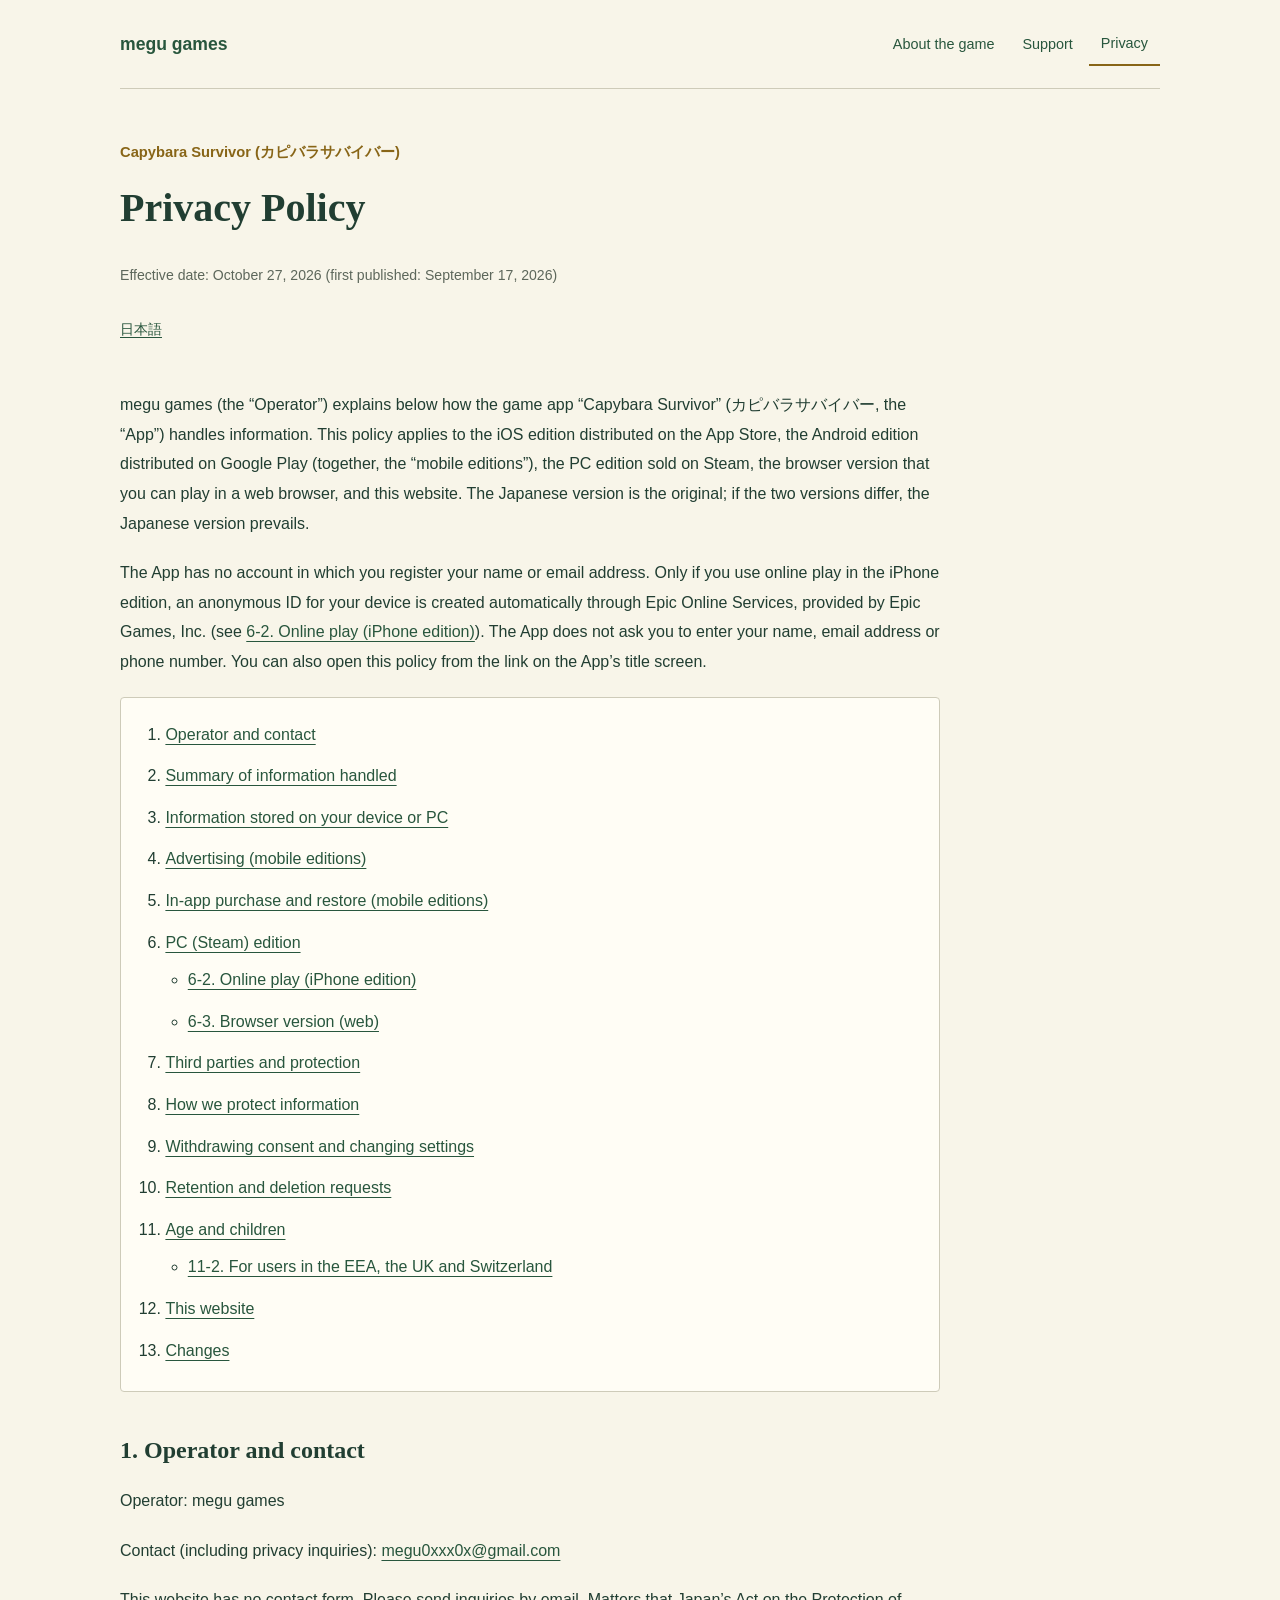
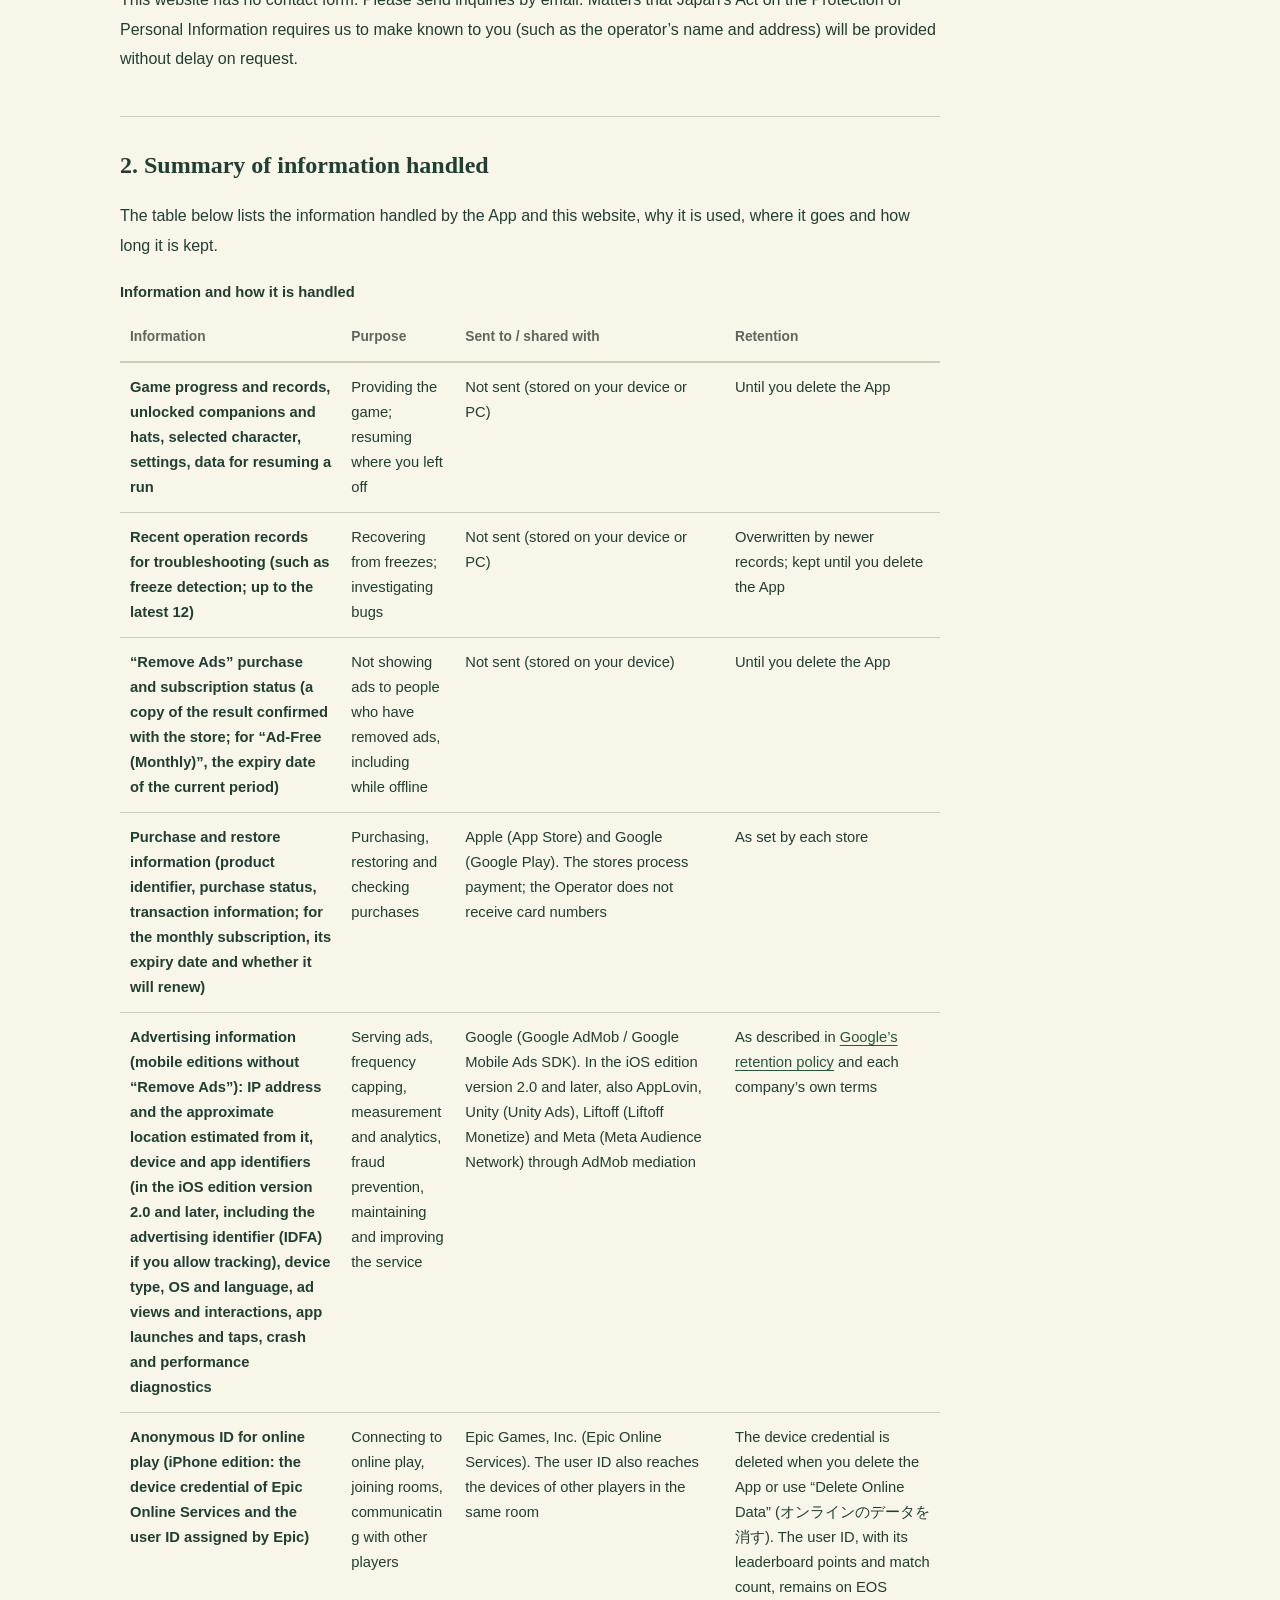
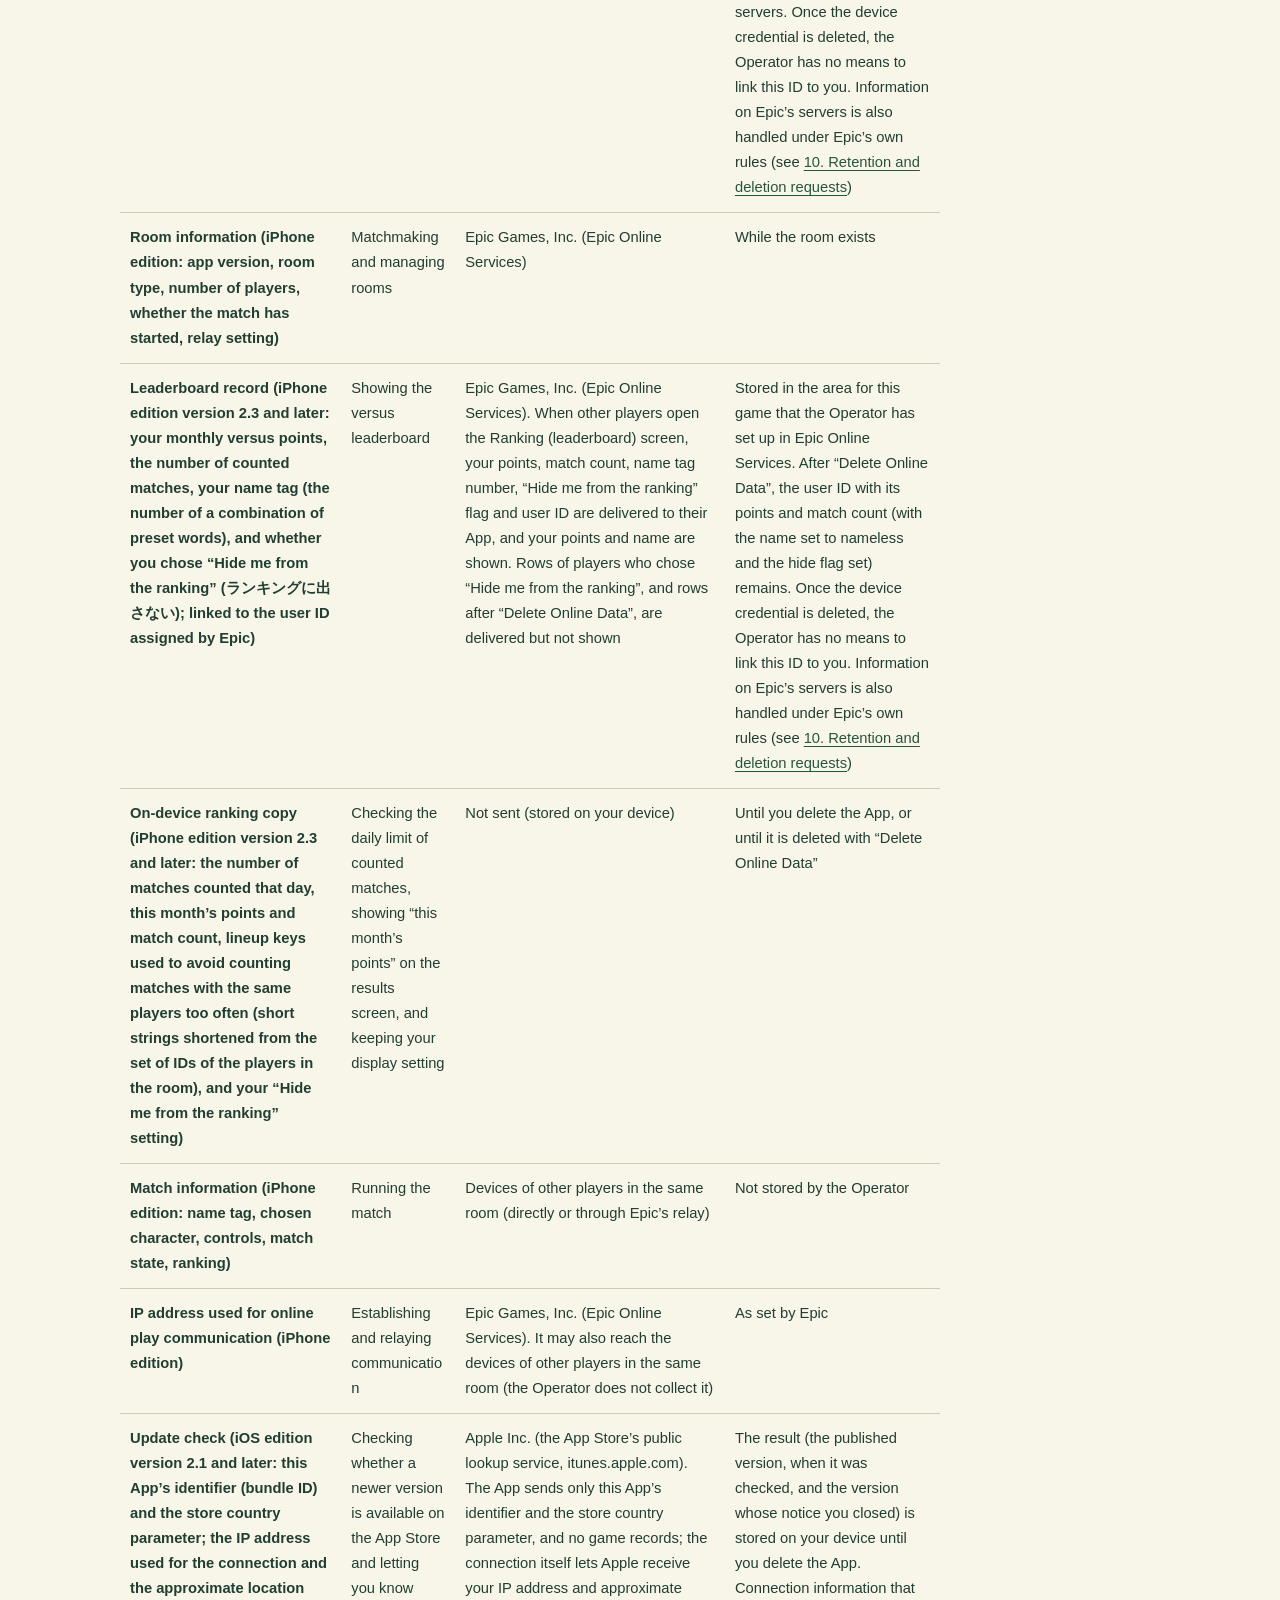
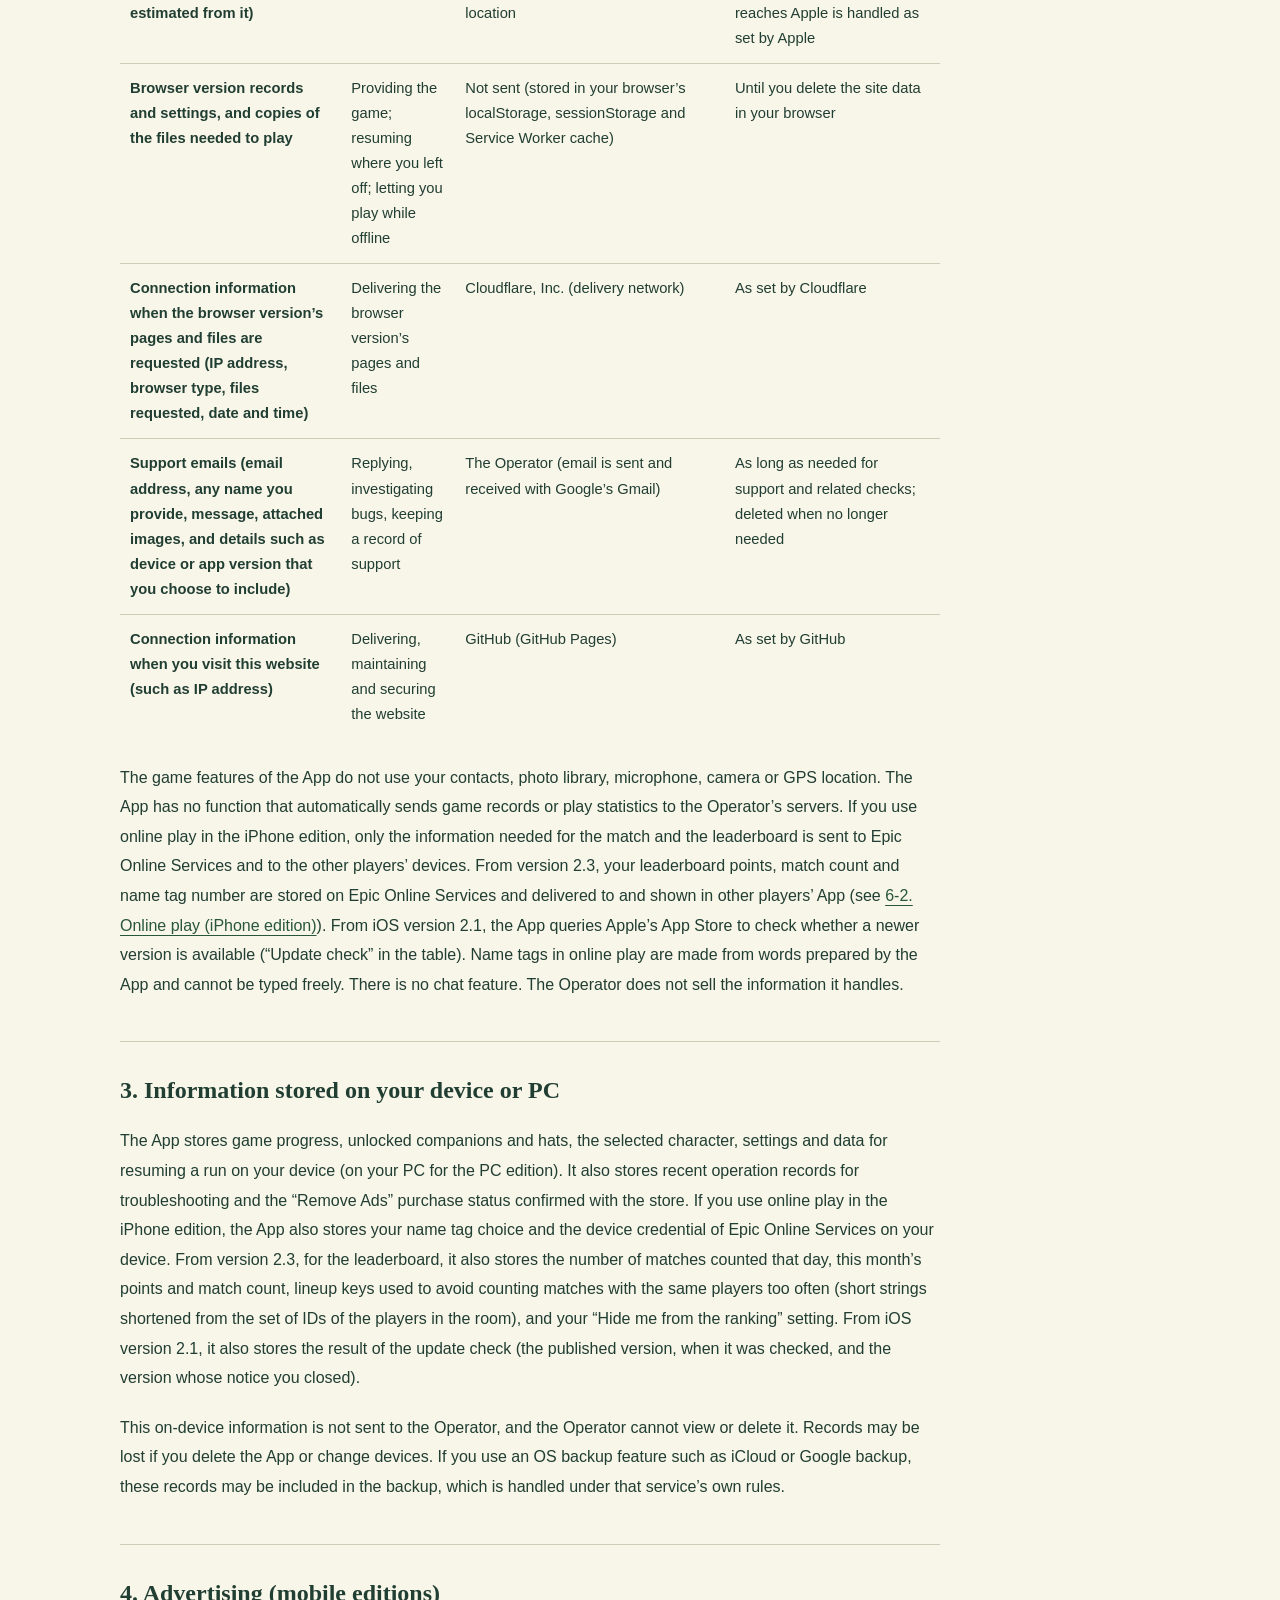
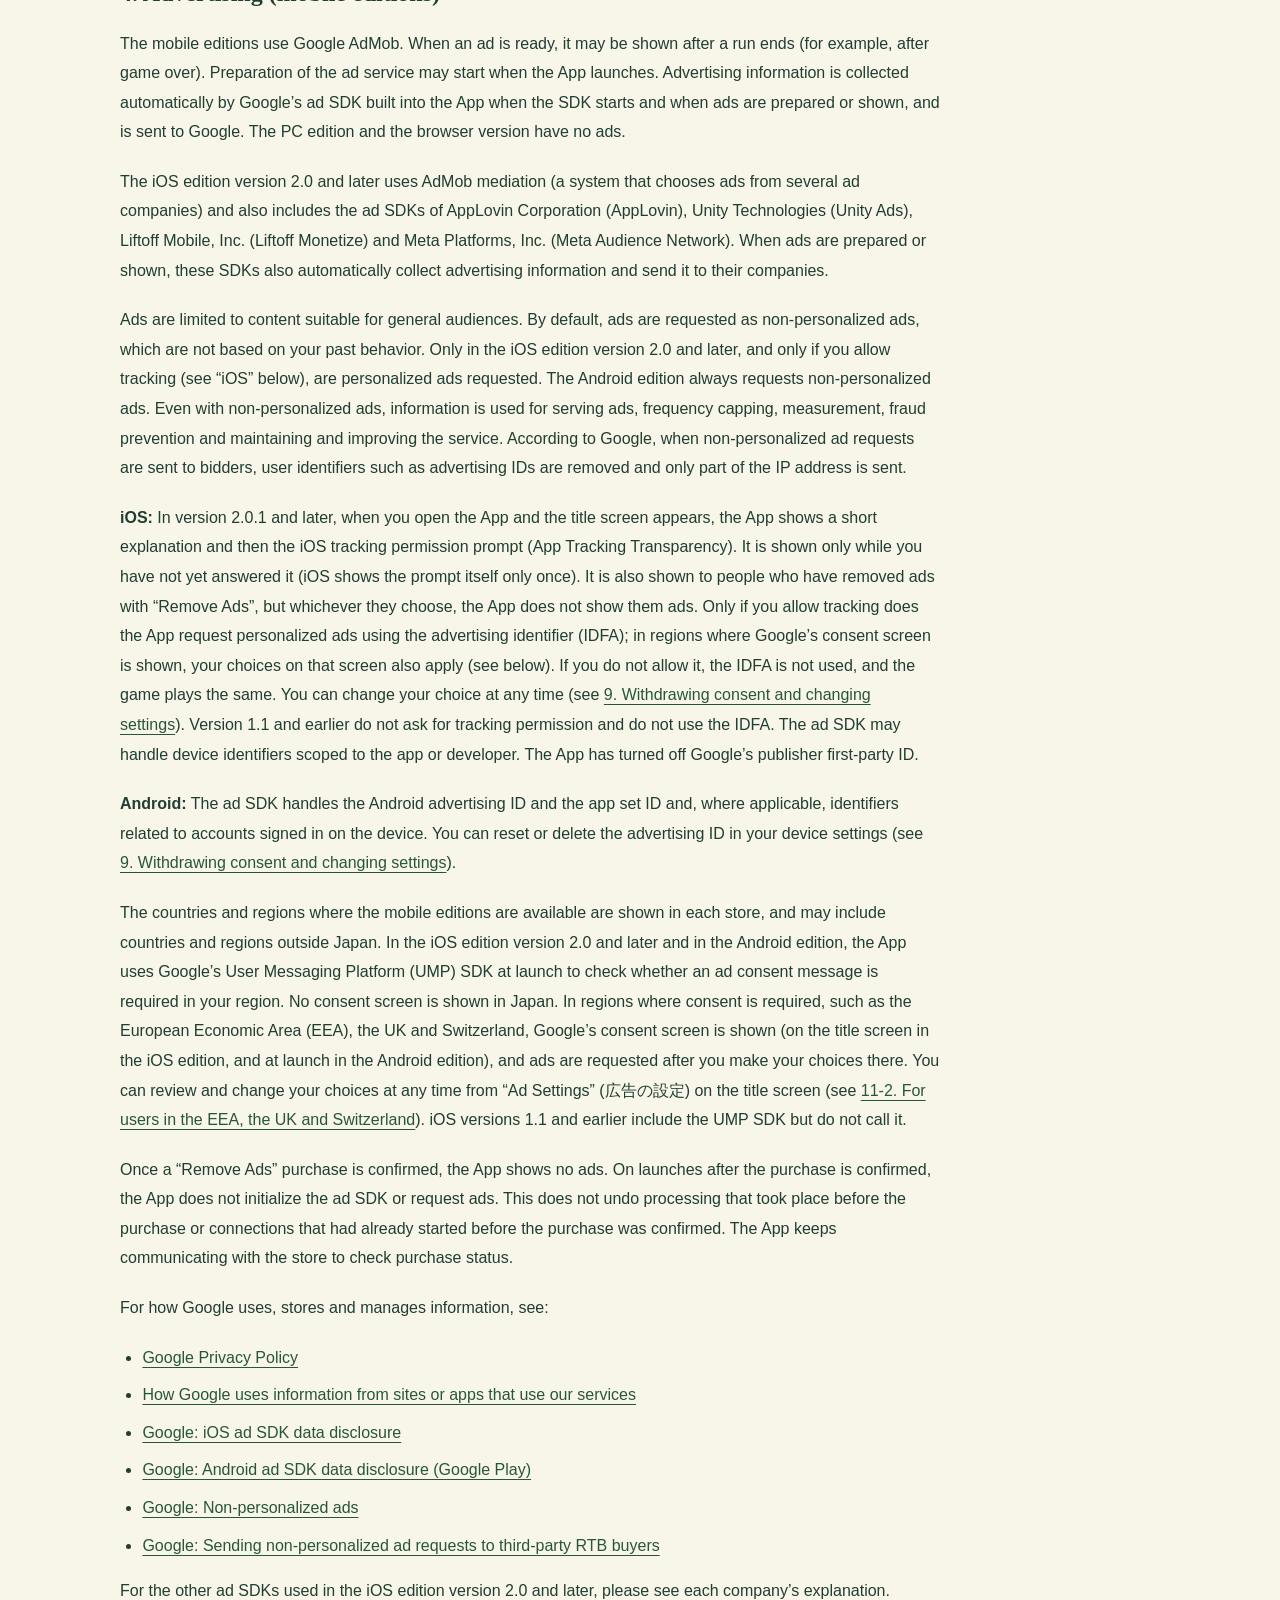
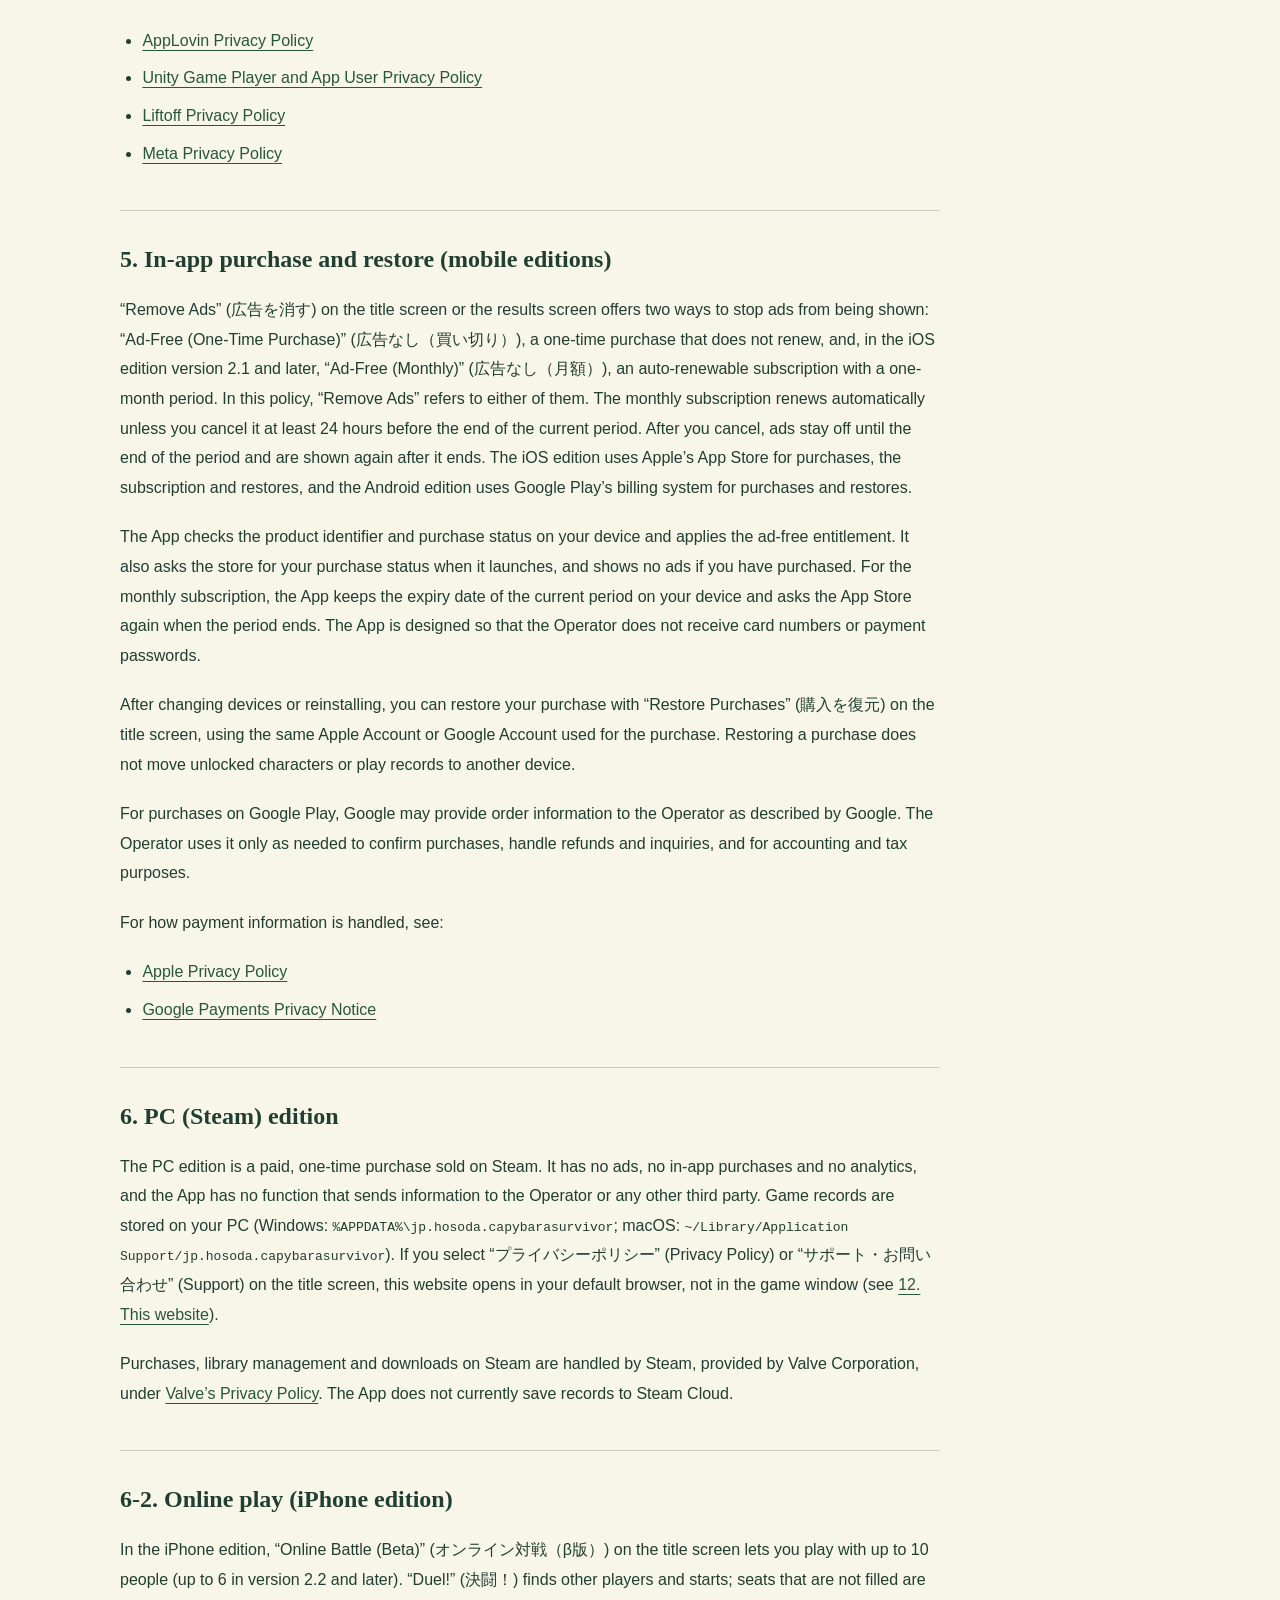
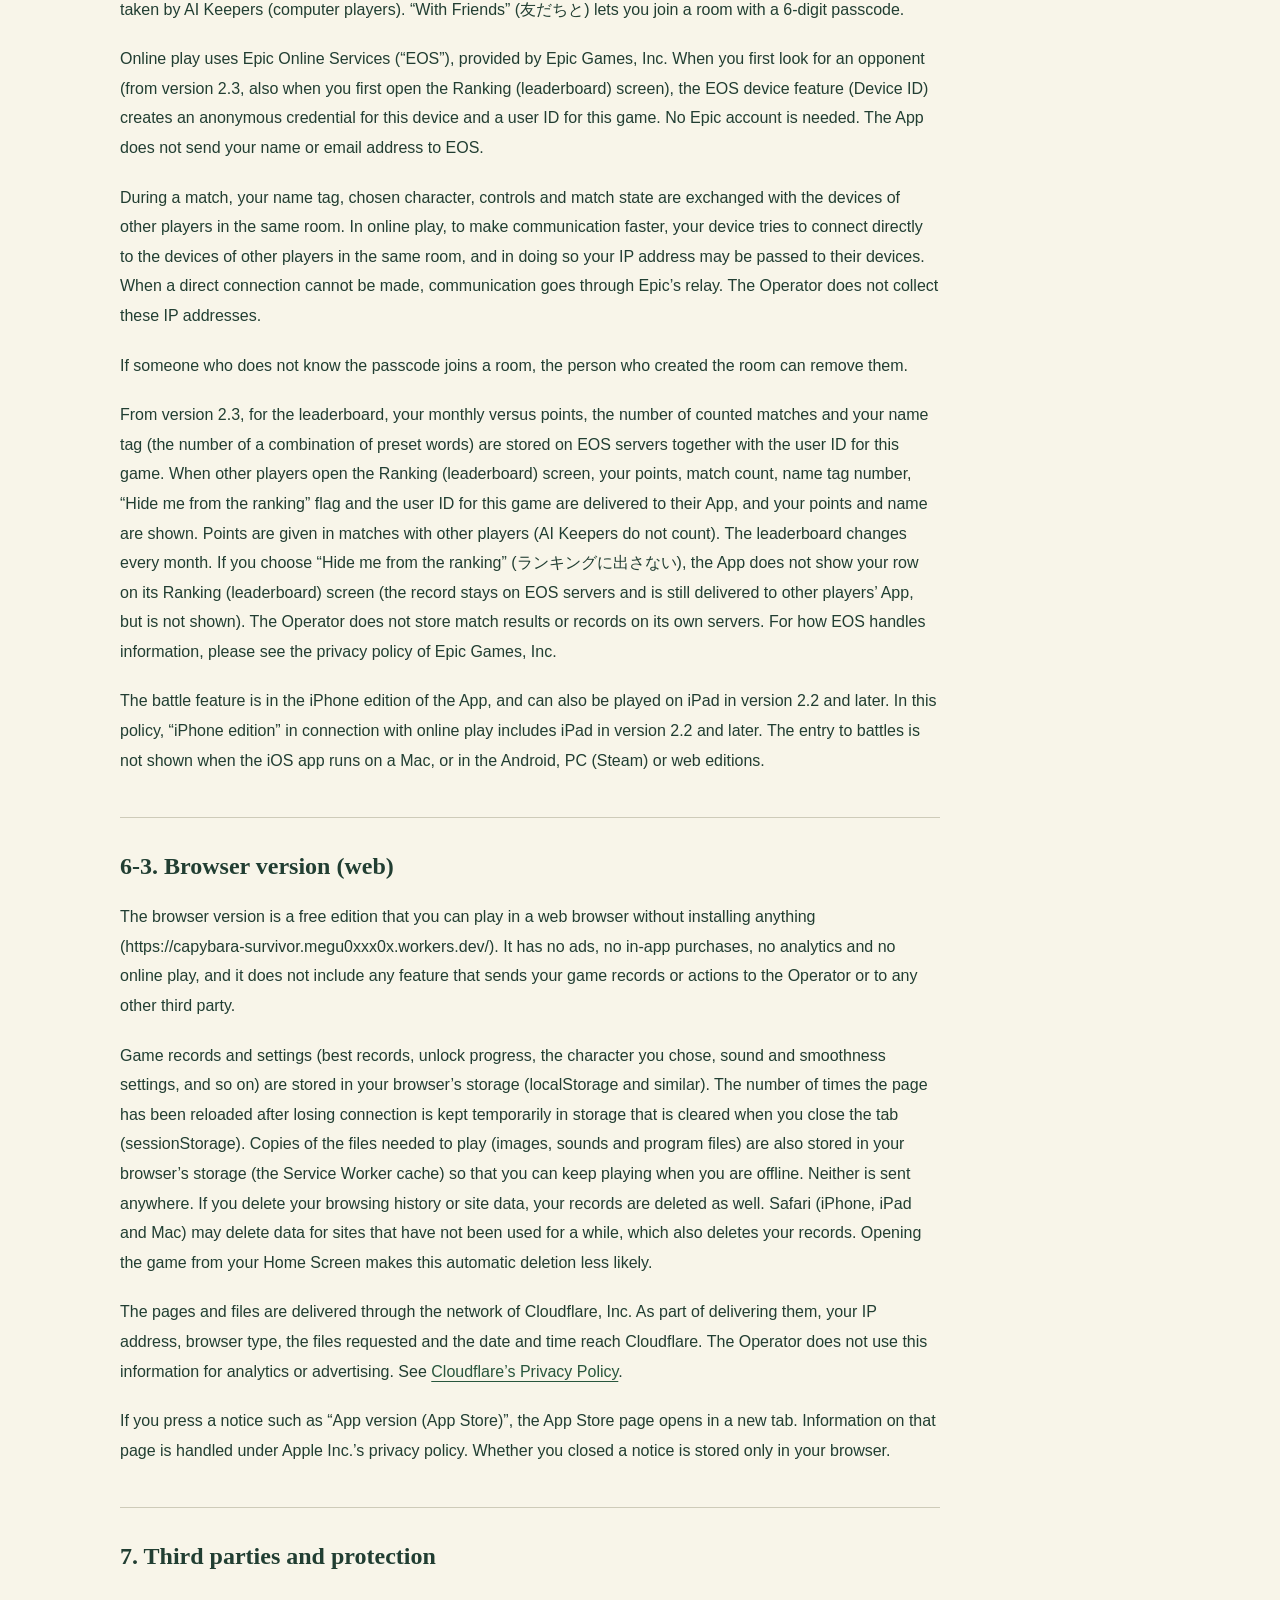
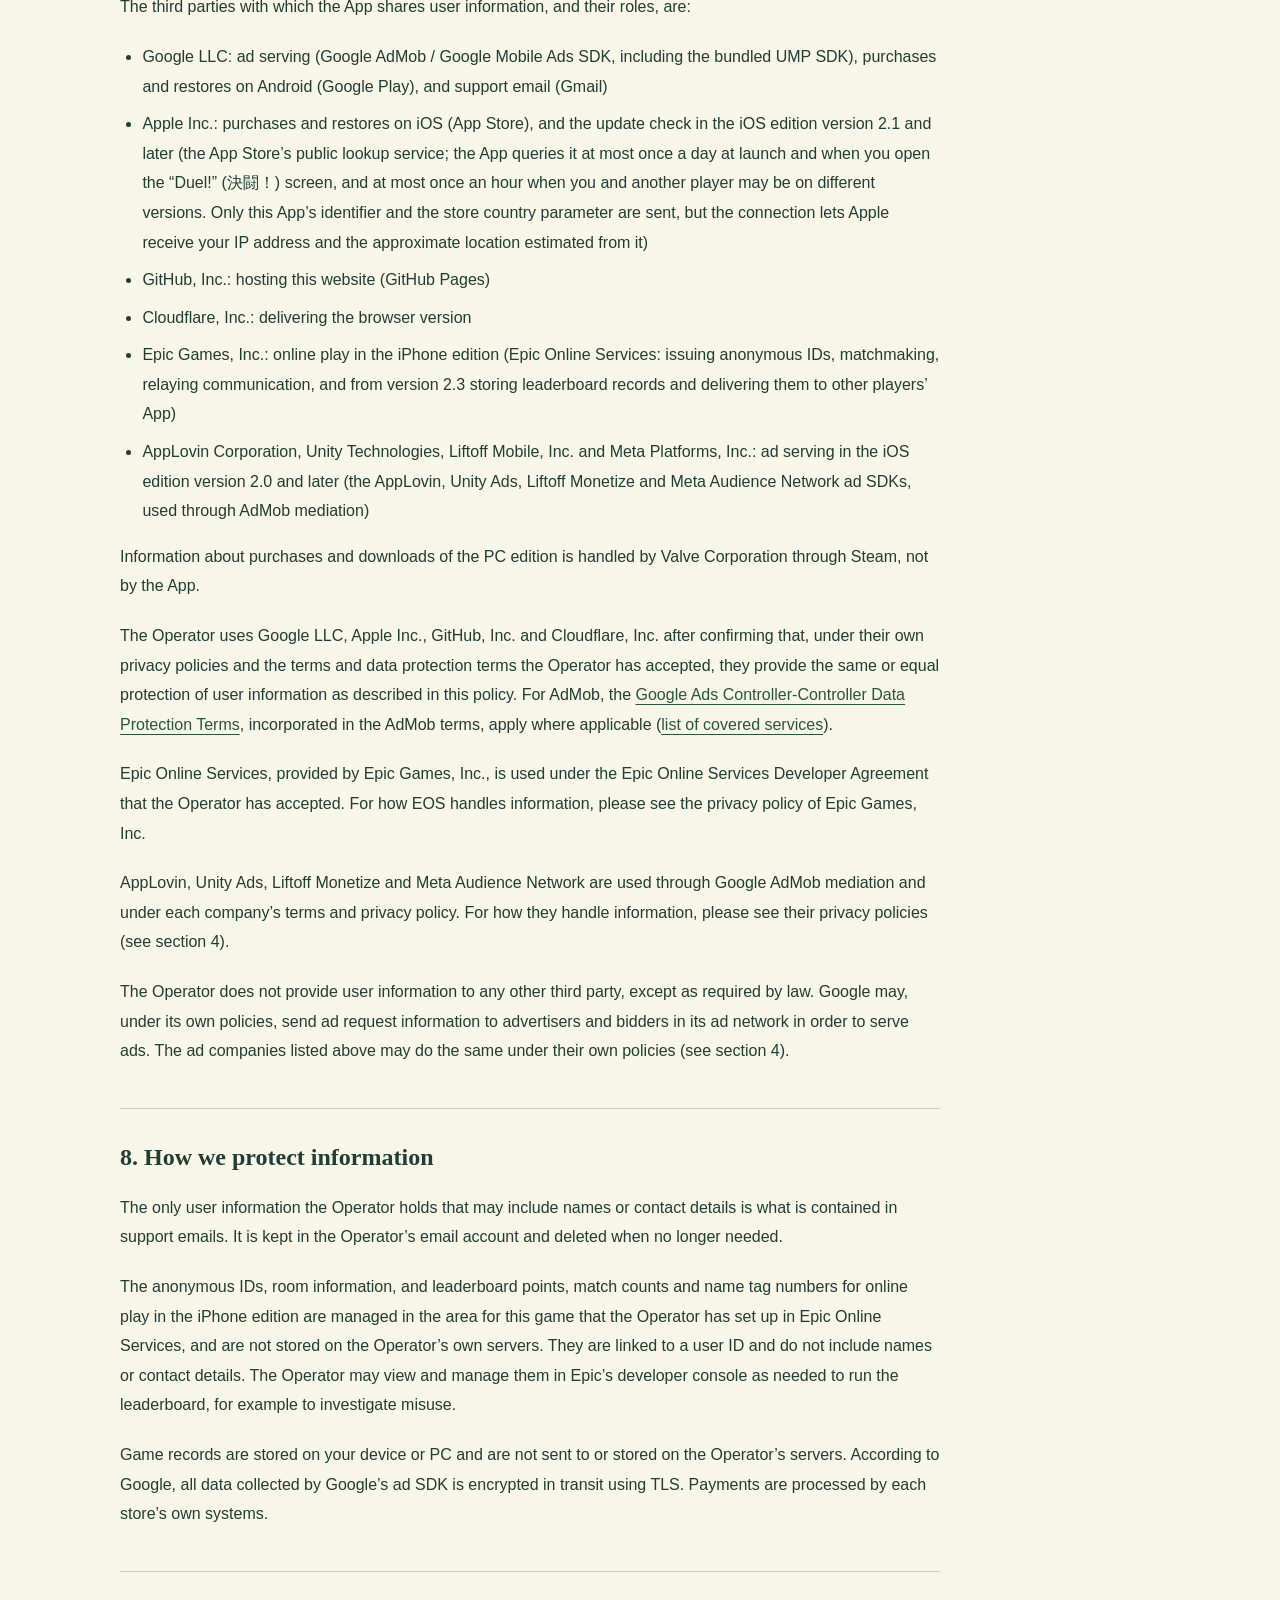
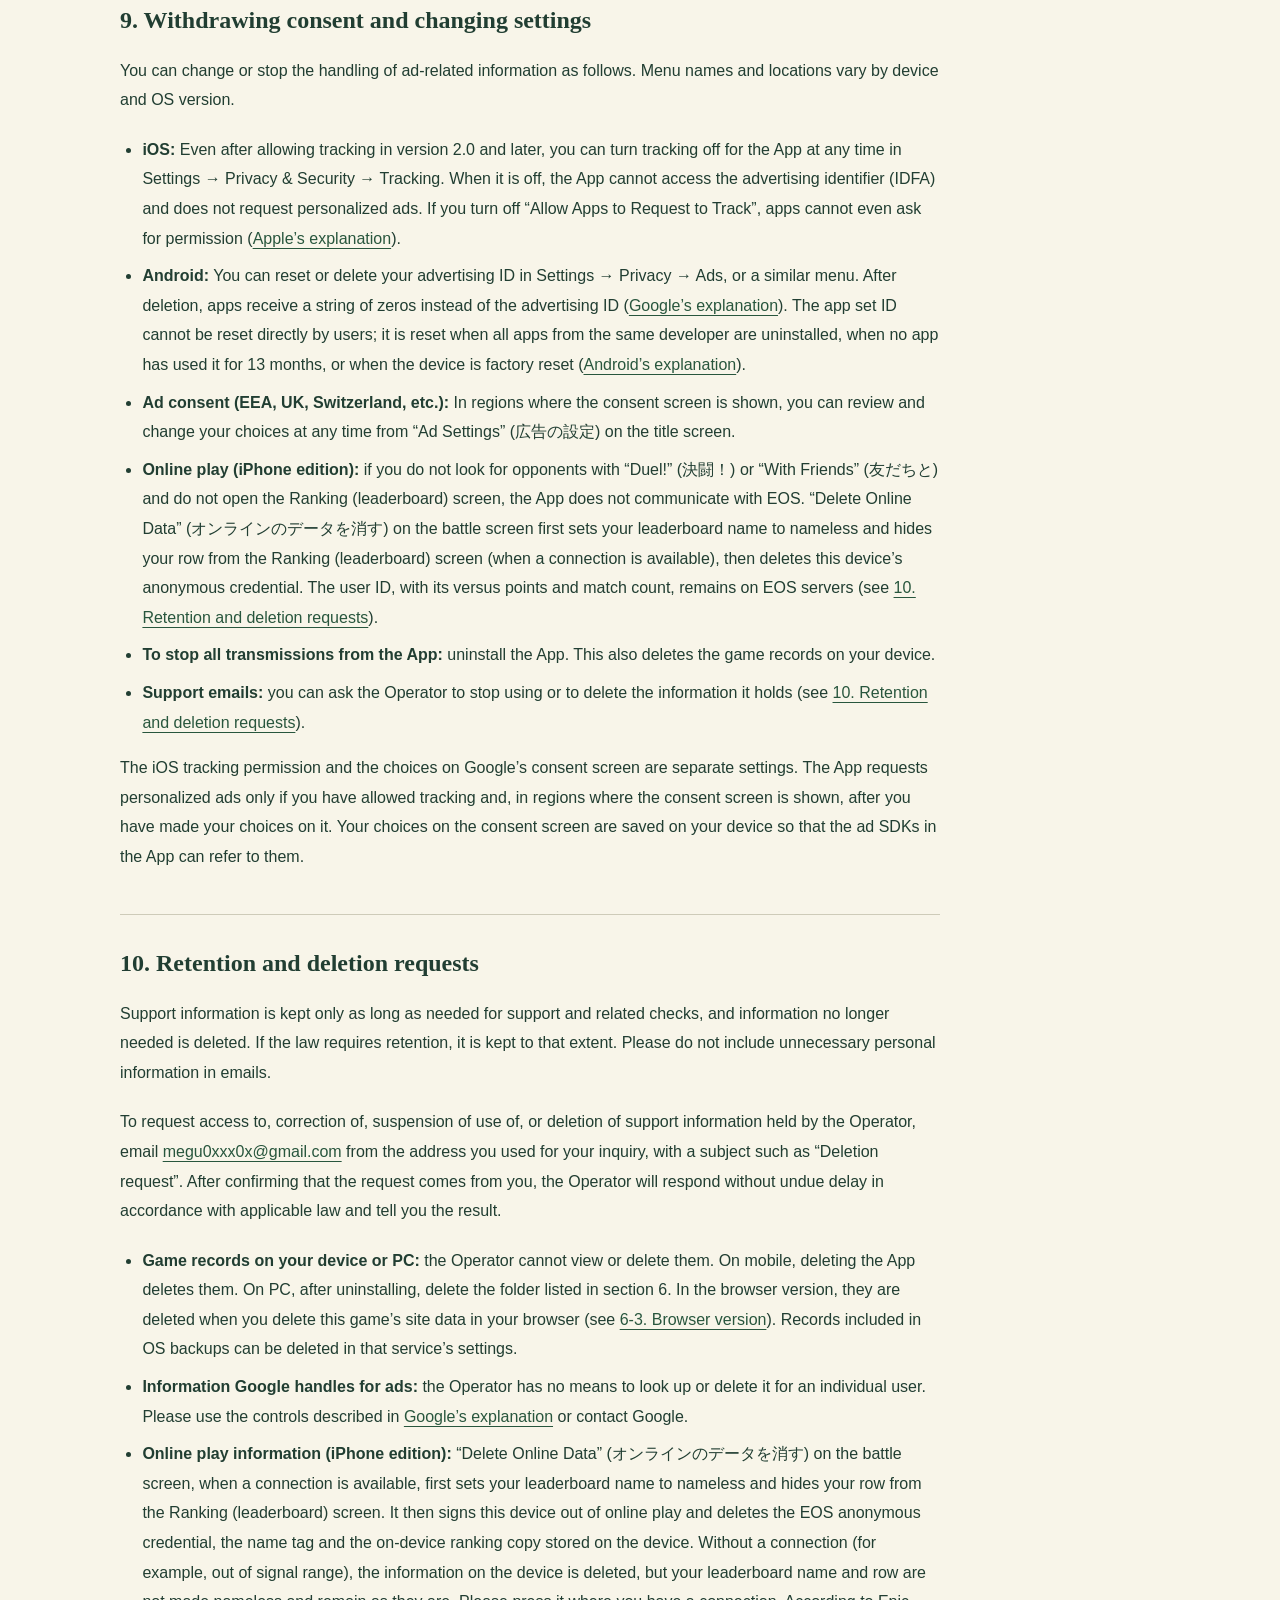
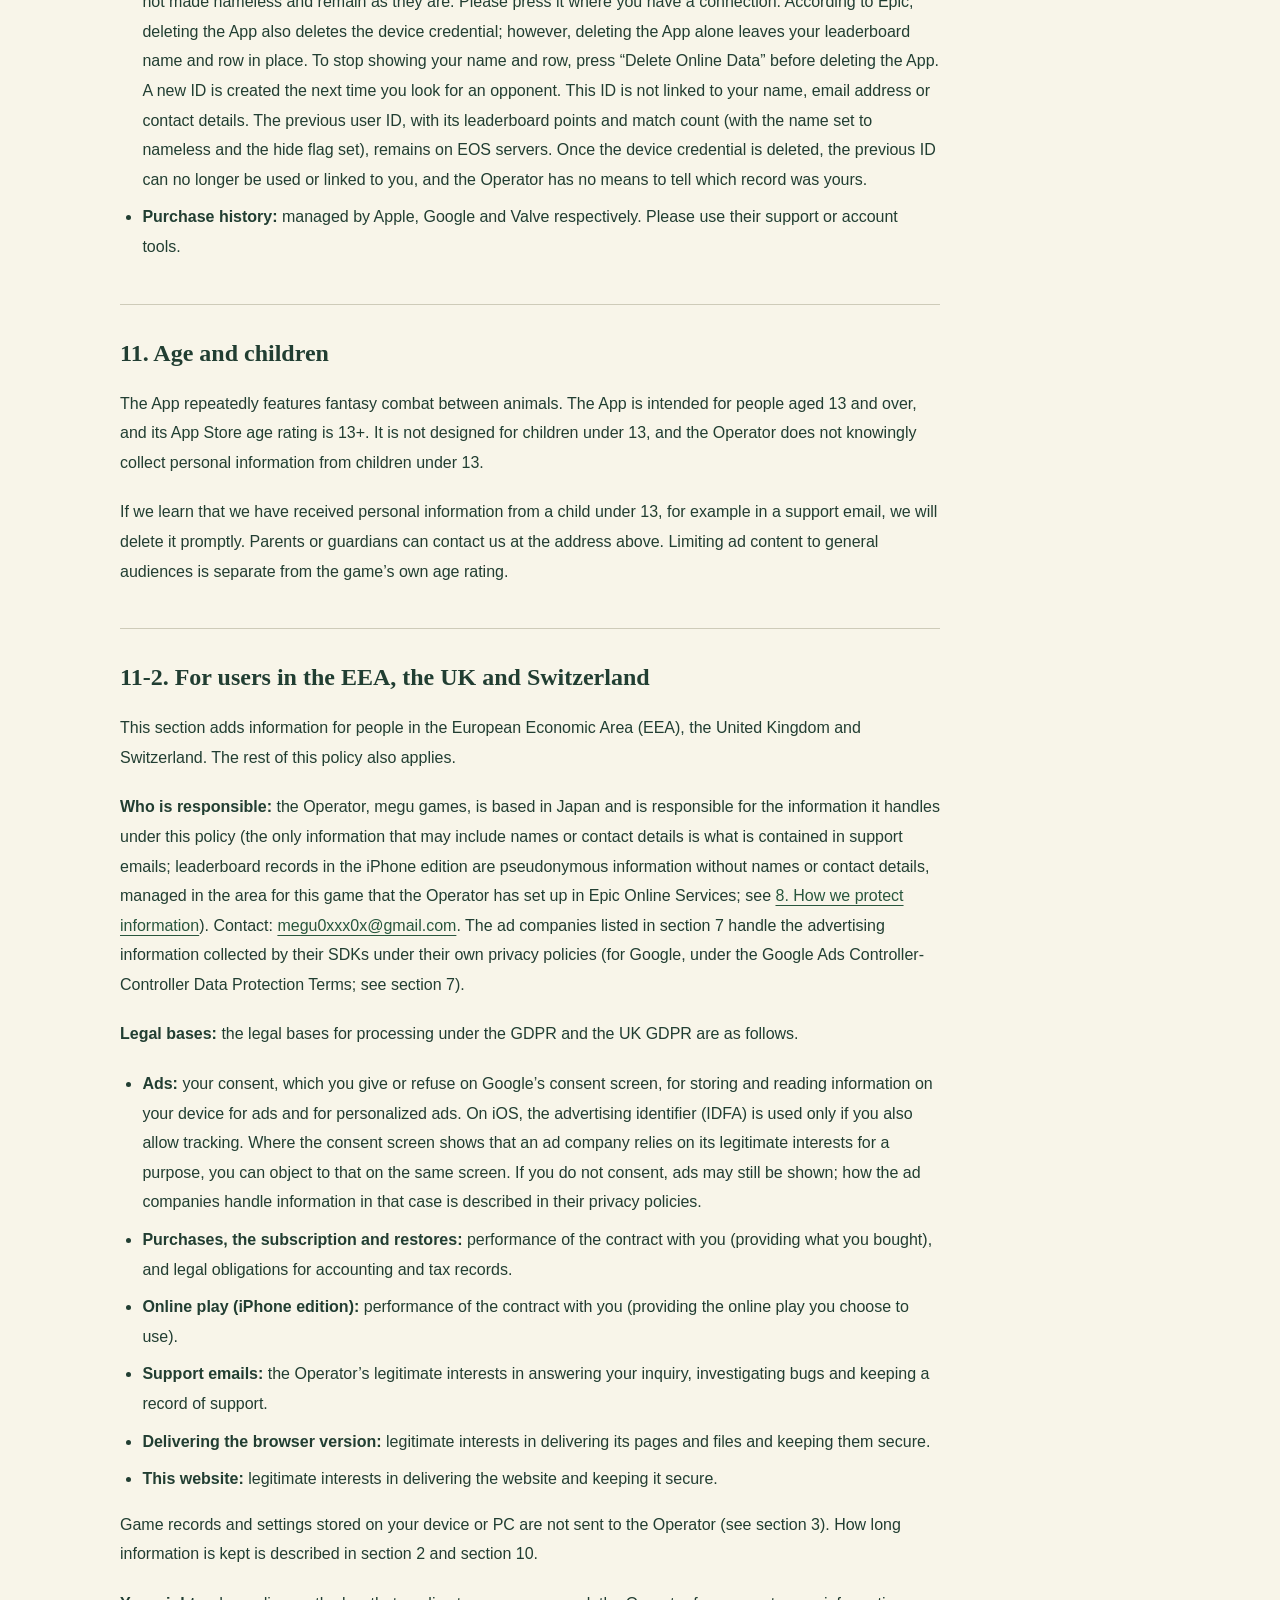
==== commit 35ec9cb7: "Privacy policy (ja/en): App Store update check (iOS 2.1+), ranking data delivered to other players' " ====
--- a/privacy.en.html
+++ b/privacy.en.html
@@ -23,19 +23,21 @@
 <tr><th scope="row">“Remove Ads” purchase and subscription status (a copy of the result confirmed with the store; for “Ad-Free (Monthly)”, the expiry date of the current period)</th><td data-label="Purpose">Not showing ads to people who have removed ads, including while offline</td><td data-label="Sent to / shared with">Not sent (stored on your device)</td><td data-label="Retention">Until you delete the App</td></tr>
 <tr><th scope="row">Purchase and restore information (product identifier, purchase status, transaction information; for the monthly subscription, its expiry date and whether it will renew)</th><td data-label="Purpose">Purchasing, restoring and checking purchases</td><td data-label="Sent to / shared with">Apple (App Store) and Google (Google Play). The stores process payment; the Operator does not receive card numbers</td><td data-label="Retention">As set by each store</td></tr>
 <tr><th scope="row">Advertising information (mobile editions without “Remove Ads”): IP address and the approximate location estimated from it, device and app identifiers (in the iOS edition version 2.0 and later, including the advertising identifier (IDFA) if you allow tracking), device type, OS and language, ad views and interactions, app launches and taps, crash and performance diagnostics</th><td data-label="Purpose">Serving ads, frequency capping, measurement and analytics, fraud prevention, maintaining and improving the service</td><td data-label="Sent to / shared with">Google (Google AdMob / Google Mobile Ads SDK). In the iOS edition version 2.0 and later, also AppLovin, Unity (Unity Ads), Liftoff (Liftoff Monetize) and Meta (Meta Audience Network) through AdMob mediation</td><td data-label="Retention">As described in <a href="https://policies.google.com/technologies/retention?hl=en">Google’s retention policy</a> and each company’s own terms</td></tr>
-<tr><th scope="row">Anonymous ID for online play (iPhone edition: the device credential of Epic Online Services and the user ID assigned by Epic)</th><td data-label="Purpose">Connecting to online play, joining rooms, communicating with other players</td><td data-label="Sent to / shared with">Epic Games, Inc. (Epic Online Services). The user ID also reaches the devices of other players in the same room</td><td data-label="Retention">The device credential is deleted when you delete the App or use “Delete Online Data” (オンラインのデータを消す). Only a number that does not identify you personally, with its leaderboard points and match count, remains on Epic’s servers, and it is handled under Epic’s own rules (see <a href="#delete">10. Retention and deletion requests</a>)</td></tr>
+<tr><th scope="row">Anonymous ID for online play (iPhone edition: the device credential of Epic Online Services and the user ID assigned by Epic)</th><td data-label="Purpose">Connecting to online play, joining rooms, communicating with other players</td><td data-label="Sent to / shared with">Epic Games, Inc. (Epic Online Services). The user ID also reaches the devices of other players in the same room</td><td data-label="Retention">The device credential is deleted when you delete the App or use “Delete Online Data” (オンラインのデータを消す). The user ID, with its leaderboard points and match count, remains on EOS servers. Once the device credential is deleted, the Operator has no means to link this ID to you. Information on Epic’s servers is also handled under Epic’s own rules (see <a href="#delete">10. Retention and deletion requests</a>)</td></tr>
 <tr><th scope="row">Room information (iPhone edition: app version, room type, number of players, whether the match has started, relay setting)</th><td data-label="Purpose">Matchmaking and managing rooms</td><td data-label="Sent to / shared with">Epic Games, Inc. (Epic Online Services)</td><td data-label="Retention">While the room exists</td></tr>
-<tr><th scope="row">Leaderboard record (iPhone edition version 2.3 and later: your monthly versus points, the number of counted matches, your name tag (the number of a combination of preset words), and whether you chose “Hide me from the ranking” (ランキングに出さない); linked to the user ID assigned by Epic)</th><td data-label="Purpose">Showing the versus leaderboard</td><td data-label="Sent to / shared with">Epic Games, Inc. (Epic Online Services). Your points and name are shown on other players’ leaderboard screens in the App (except if you choose “Hide me from the ranking” or after “Delete Online Data”)</td><td data-label="Retention">Stored on Epic’s servers and handled under Epic’s own rules. After “Delete Online Data”, a number that does not identify you personally, with its points and match count, remains (see <a href="#delete">10. Retention and deletion requests</a>)</td></tr>
+<tr><th scope="row">Leaderboard record (iPhone edition version 2.3 and later: your monthly versus points, the number of counted matches, your name tag (the number of a combination of preset words), and whether you chose “Hide me from the ranking” (ランキングに出さない); linked to the user ID assigned by Epic)</th><td data-label="Purpose">Showing the versus leaderboard</td><td data-label="Sent to / shared with">Epic Games, Inc. (Epic Online Services). When other players open the Ranking (leaderboard) screen, your points, match count, name tag number, “Hide me from the ranking” flag and user ID are delivered to their App, and your points and name are shown. Rows of players who chose “Hide me from the ranking”, and rows after “Delete Online Data”, are delivered but not shown</td><td data-label="Retention">Stored in the area for this game that the Operator has set up in Epic Online Services. After “Delete Online Data”, the user ID with its points and match count (with the name set to nameless and the hide flag set) remains. Once the device credential is deleted, the Operator has no means to link this ID to you. Information on Epic’s servers is also handled under Epic’s own rules (see <a href="#delete">10. Retention and deletion requests</a>)</td></tr>
+<tr><th scope="row">On-device ranking copy (iPhone edition version 2.3 and later: the number of matches counted that day, this month’s points and match count, lineup keys used to avoid counting matches with the same players too often (short strings shortened from the set of IDs of the players in the room), and your “Hide me from the ranking” setting)</th><td data-label="Purpose">Checking the daily limit of counted matches, showing “this month’s points” on the results screen, and keeping your display setting</td><td data-label="Sent to / shared with">Not sent (stored on your device)</td><td data-label="Retention">Until you delete the App, or until it is deleted with “Delete Online Data”</td></tr>
 <tr><th scope="row">Match information (iPhone edition: name tag, chosen character, controls, match state, ranking)</th><td data-label="Purpose">Running the match</td><td data-label="Sent to / shared with">Devices of other players in the same room (directly or through Epic’s relay)</td><td data-label="Retention">Not stored by the Operator</td></tr>
 <tr><th scope="row">IP address used for online play communication (iPhone edition)</th><td data-label="Purpose">Establishing and relaying communication</td><td data-label="Sent to / shared with">Epic Games, Inc. (Epic Online Services). It may also reach the devices of other players in the same room (the Operator does not collect it)</td><td data-label="Retention">As set by Epic</td></tr>
-<tr><th scope="row">Browser version records and settings, and copies of the files needed to play</th><td data-label="Purpose">Providing the game; resuming where you left off; letting you play while offline</td><td data-label="Sent to / shared with">Not sent (stored in your browser’s localStorage and Service Worker cache)</td><td data-label="Retention">Until you delete the site data in your browser</td></tr>
+<tr><th scope="row">Update check (iOS edition version 2.1 and later: this App’s identifier (bundle ID) and the store country parameter; the IP address used for the connection and the approximate location estimated from it)</th><td data-label="Purpose">Checking whether a newer version is available on the App Store and letting you know</td><td data-label="Sent to / shared with">Apple Inc. (the App Store’s public lookup service, itunes.apple.com). The App sends only this App’s identifier and the store country parameter, and no game records; the connection itself lets Apple receive your IP address and approximate location</td><td data-label="Retention">The result (the published version, when it was checked, and the version whose notice you closed) is stored on your device until you delete the App. Connection information that reaches Apple is handled as set by Apple</td></tr>
+<tr><th scope="row">Browser version records and settings, and copies of the files needed to play</th><td data-label="Purpose">Providing the game; resuming where you left off; letting you play while offline</td><td data-label="Sent to / shared with">Not sent (stored in your browser’s localStorage, sessionStorage and Service Worker cache)</td><td data-label="Retention">Until you delete the site data in your browser</td></tr>
 <tr><th scope="row">Connection information when the browser version’s pages and files are requested (IP address, browser type, files requested, date and time)</th><td data-label="Purpose">Delivering the browser version’s pages and files</td><td data-label="Sent to / shared with">Cloudflare, Inc. (delivery network)</td><td data-label="Retention">As set by Cloudflare</td></tr>
 <tr><th scope="row">Support emails (email address, any name you provide, message, attached images, and details such as device or app version that you choose to include)</th><td data-label="Purpose">Replying, investigating bugs, keeping a record of support</td><td data-label="Sent to / shared with">The Operator (email is sent and received with Google’s Gmail)</td><td data-label="Retention">As long as needed for support and related checks; deleted when no longer needed</td></tr>
 <tr><th scope="row">Connection information when you visit this website (such as IP address)</th><td data-label="Purpose">Delivering, maintaining and securing the website</td><td data-label="Sent to / shared with">GitHub (GitHub Pages)</td><td data-label="Retention">As set by GitHub</td></tr>
 </tbody></table>
-<p>The game features of the App do not use your contacts, photo library, microphone, camera or GPS location. The App has no function that automatically sends game records or play statistics to the Operator’s servers. If you use online play in the iPhone edition, only the information needed for the match and the leaderboard is sent to Epic Online Services and to the other players’ devices. From version 2.3, your leaderboard points, match count and name tag number are stored on Epic Online Services and shown to other players in the App (see <a href="#online">6-2. Online play (iPhone edition)</a>). Name tags in online play are made from words prepared by the App and cannot be typed freely. There is no chat feature. The Operator does not sell the information it handles.</p></section>
-<section id="device"><h2>3. Information stored on your device or PC</h2><p>The App stores game progress, unlocked companions and hats, the selected character, settings and data for resuming a run on your device (on your PC for the PC edition). It also stores recent operation records for troubleshooting and the “Remove Ads” purchase status confirmed with the store. If you use online play in the iPhone edition, the App also stores your name tag choice and the device credential of Epic Online Services on your device.</p>
-<p>This information is not sent to the Operator, and the Operator cannot view or delete it. Records may be lost if you delete the App or change devices. If you use an OS backup feature such as iCloud or Google backup, these records may be included in the backup, which is handled under that service’s own rules.</p></section>
+<p>The game features of the App do not use your contacts, photo library, microphone, camera or GPS location. The App has no function that automatically sends game records or play statistics to the Operator’s servers. If you use online play in the iPhone edition, only the information needed for the match and the leaderboard is sent to Epic Online Services and to the other players’ devices. From version 2.3, your leaderboard points, match count and name tag number are stored on Epic Online Services and delivered to and shown in other players’ App (see <a href="#online">6-2. Online play (iPhone edition)</a>). From iOS version 2.1, the App queries Apple’s App Store to check whether a newer version is available (“Update check” in the table). Name tags in online play are made from words prepared by the App and cannot be typed freely. There is no chat feature. The Operator does not sell the information it handles.</p></section>
+<section id="device"><h2>3. Information stored on your device or PC</h2><p>The App stores game progress, unlocked companions and hats, the selected character, settings and data for resuming a run on your device (on your PC for the PC edition). It also stores recent operation records for troubleshooting and the “Remove Ads” purchase status confirmed with the store. If you use online play in the iPhone edition, the App also stores your name tag choice and the device credential of Epic Online Services on your device. From version 2.3, for the leaderboard, it also stores the number of matches counted that day, this month’s points and match count, lineup keys used to avoid counting matches with the same players too often (short strings shortened from the set of IDs of the players in the room), and your “Hide me from the ranking” setting. From iOS version 2.1, it also stores the result of the update check (the published version, when it was checked, and the version whose notice you closed).</p>
+<p>This on-device information is not sent to the Operator, and the Operator cannot view or delete it. Records may be lost if you delete the App or change devices. If you use an OS backup feature such as iCloud or Google backup, these records may be included in the backup, which is handled under that service’s own rules.</p></section>
 <section id="ads"><h2>4. Advertising (mobile editions)</h2><p>The mobile editions use Google AdMob. When an ad is ready, it may be shown after a run ends (for example, after game over). Preparation of the ad service may start when the App launches. Advertising information is collected automatically by Google’s ad SDK built into the App when the SDK starts and when ads are prepared or shown, and is sent to Google. The PC edition and the browser version have no ads.</p>
 <p>The iOS edition version 2.0 and later uses AdMob mediation (a system that chooses ads from several ad companies) and also includes the ad SDKs of AppLovin Corporation (AppLovin), Unity Technologies (Unity Ads), Liftoff Mobile, Inc. (Liftoff Monetize) and Meta Platforms, Inc. (Meta Audience Network). When ads are prepared or shown, these SDKs also automatically collect advertising information and send it to their companies.</p>
 <p>Ads are limited to content suitable for general audiences. By default, ads are requested as non-personalized ads, which are not based on your past behavior. Only in the iOS edition version 2.0 and later, and only if you allow tracking (see “iOS” below), are personalized ads requested. The Android edition always requests non-personalized ads. Even with non-personalized ads, information is used for serving ads, frequency capping, measurement, fraud prevention and maintaining and improving the service. According to Google, when non-personalized ad requests are sent to bidders, user identifiers such as advertising IDs are removed and only part of the IP address is sent.</p>
@@ -56,30 +58,30 @@
 <section id="pc"><h2>6. PC (Steam) edition</h2><p>The PC edition is a paid, one-time purchase sold on Steam. It has no ads, no in-app purchases and no analytics, and the App has no function that sends information to the Operator or any other third party. Game records are stored on your PC (Windows: <code>%APPDATA%\jp.hosoda.capybarasurvivor</code>; macOS: <code>~/Library/Application Support/jp.hosoda.capybarasurvivor</code>). If you select “プライバシーポリシー” (Privacy Policy) or “サポート・お問い合わせ” (Support) on the title screen, this website opens in your default browser, not in the game window (see <a href="#site">12. This website</a>).</p>
 <p>Purchases, library management and downloads on Steam are handled by Steam, provided by Valve Corporation, under <a href="https://store.steampowered.com/privacy_agreement/">Valve’s Privacy Policy</a>. The App does not currently save records to Steam Cloud.</p></section>
 <section id="online"><h2>6-2. Online play (iPhone edition)</h2><p>In the iPhone edition, “Online Battle (Beta)” (オンライン対戦（β版）) on the title screen lets you play with up to 10 people (up to 6 in version 2.2 and later). “Duel!” (決闘！) finds other players and starts; seats that are not filled are taken by AI Keepers (computer players). “With Friends” (友だちと) lets you join a room with a 6-digit passcode.</p>
-<p>Online play uses Epic Online Services (“EOS”), provided by Epic Games, Inc. When you first look for an opponent (from version 2.3, also when you first open the leaderboard screen), the EOS device feature (Device ID) creates an anonymous credential for this device and a user ID for this game. No Epic account is needed. The App does not send your name or email address to EOS.</p>
+<p>Online play uses Epic Online Services (“EOS”), provided by Epic Games, Inc. When you first look for an opponent (from version 2.3, also when you first open the Ranking (leaderboard) screen), the EOS device feature (Device ID) creates an anonymous credential for this device and a user ID for this game. No Epic account is needed. The App does not send your name or email address to EOS.</p>
 <p>During a match, your name tag, chosen character, controls and match state are exchanged with the devices of other players in the same room. In online play, to make communication faster, your device tries to connect directly to the devices of other players in the same room, and in doing so your IP address may be passed to their devices. When a direct connection cannot be made, communication goes through Epic’s relay. The Operator does not collect these IP addresses.</p>
 <p>If someone who does not know the passcode joins a room, the person who created the room can remove them.</p>
-<p>From version 2.3, for the leaderboard, your monthly versus points, the number of counted matches and your name tag (the number of a combination of preset words) are stored on EOS servers together with the user ID for this game. Your points and name are shown on other players’ leaderboard screens in the App. Points are given in matches with other players (AI Keepers do not count). The leaderboard changes every month. If you choose “Hide me from the ranking” (ランキングに出さない), the App does not show your row on its leaderboard screen (the record stays on EOS servers). The Operator does not store match results or records on its own servers. For how EOS handles information, please see the privacy policy of Epic Games, Inc.</p>
+<p>From version 2.3, for the leaderboard, your monthly versus points, the number of counted matches and your name tag (the number of a combination of preset words) are stored on EOS servers together with the user ID for this game. When other players open the Ranking (leaderboard) screen, your points, match count, name tag number, “Hide me from the ranking” flag and the user ID for this game are delivered to their App, and your points and name are shown. Points are given in matches with other players (AI Keepers do not count). The leaderboard changes every month. If you choose “Hide me from the ranking” (ランキングに出さない), the App does not show your row on its Ranking (leaderboard) screen (the record stays on EOS servers and is still delivered to other players’ App, but is not shown). The Operator does not store match results or records on its own servers. For how EOS handles information, please see the privacy policy of Epic Games, Inc.</p>
 <p>The battle feature is in the iPhone edition of the App, and can also be played on iPad in version 2.2 and later. In this policy, “iPhone edition” in connection with online play includes iPad in version 2.2 and later. The entry to battles is not shown when the iOS app runs on a Mac, or in the Android, PC (Steam) or web editions.</p></section>
 <section id="web"><h2>6-3. Browser version (web)</h2><p>The browser version is a free edition that you can play in a web browser without installing anything (https://capybara-survivor.megu0xxx0x.workers.dev/). It has no ads, no in-app purchases, no analytics and no online play, and it does not include any feature that sends your game records or actions to the Operator or to any other third party.</p>
-<p>Game records and settings (best records, unlock progress, the character you chose, sound and smoothness settings, and so on) are stored in your browser’s storage (localStorage). Copies of the files needed to play (images, sounds and program files) are also stored in your browser’s storage (the Service Worker cache) so that you can keep playing when you are offline. Neither is sent anywhere. If you delete your browsing history or site data, your records are deleted as well. Safari (iPhone, iPad and Mac) may delete data for sites that have not been used for a while, which also deletes your records. Opening the game from your Home Screen makes this automatic deletion less likely.</p>
+<p>Game records and settings (best records, unlock progress, the character you chose, sound and smoothness settings, and so on) are stored in your browser’s storage (localStorage and similar). The number of times the page has been reloaded after losing connection is kept temporarily in storage that is cleared when you close the tab (sessionStorage). Copies of the files needed to play (images, sounds and program files) are also stored in your browser’s storage (the Service Worker cache) so that you can keep playing when you are offline. Neither is sent anywhere. If you delete your browsing history or site data, your records are deleted as well. Safari (iPhone, iPad and Mac) may delete data for sites that have not been used for a while, which also deletes your records. Opening the game from your Home Screen makes this automatic deletion less likely.</p>
 <p>The pages and files are delivered through the network of Cloudflare, Inc. As part of delivering them, your IP address, browser type, the files requested and the date and time reach Cloudflare. The Operator does not use this information for analytics or advertising. See <a href="https://www.cloudflare.com/privacypolicy/">Cloudflare’s Privacy Policy</a>.</p>
 <p>If you press a notice such as “App version (App Store)”, the App Store page opens in a new tab. Information on that page is handled under Apple Inc.’s privacy policy. Whether you closed a notice is stored only in your browser.</p></section>
 <section id="third-parties"><h2>7. Third parties and protection</h2><p>The third parties with which the App shares user information, and their roles, are:</p>
-<ul><li>Google LLC: ad serving (Google AdMob / Google Mobile Ads SDK, including the bundled UMP SDK), purchases and restores on Android (Google Play), and support email (Gmail)</li><li>Apple Inc.: purchases and restores on iOS (App Store)</li><li>GitHub, Inc.: hosting this website (GitHub Pages)</li><li>Cloudflare, Inc.: delivering the browser version</li><li>Epic Games, Inc.: online play in the iPhone edition (Epic Online Services: issuing anonymous IDs, matchmaking, relaying communication, and from version 2.3 storing and showing leaderboard points)</li><li>AppLovin Corporation, Unity Technologies, Liftoff Mobile, Inc. and Meta Platforms, Inc.: ad serving in the iOS edition version 2.0 and later (the AppLovin, Unity Ads, Liftoff Monetize and Meta Audience Network ad SDKs, used through AdMob mediation)</li></ul>
+<ul><li>Google LLC: ad serving (Google AdMob / Google Mobile Ads SDK, including the bundled UMP SDK), purchases and restores on Android (Google Play), and support email (Gmail)</li><li>Apple Inc.: purchases and restores on iOS (App Store), and the update check in the iOS edition version 2.1 and later (the App Store’s public lookup service; the App queries it at most once a day at launch and when you open the “Duel!” (決闘！) screen, and at most once an hour when you and another player may be on different versions. Only this App’s identifier and the store country parameter are sent, but the connection lets Apple receive your IP address and the approximate location estimated from it)</li><li>GitHub, Inc.: hosting this website (GitHub Pages)</li><li>Cloudflare, Inc.: delivering the browser version</li><li>Epic Games, Inc.: online play in the iPhone edition (Epic Online Services: issuing anonymous IDs, matchmaking, relaying communication, and from version 2.3 storing leaderboard records and delivering them to other players’ App)</li><li>AppLovin Corporation, Unity Technologies, Liftoff Mobile, Inc. and Meta Platforms, Inc.: ad serving in the iOS edition version 2.0 and later (the AppLovin, Unity Ads, Liftoff Monetize and Meta Audience Network ad SDKs, used through AdMob mediation)</li></ul>
 <p>Information about purchases and downloads of the PC edition is handled by Valve Corporation through Steam, not by the App.</p>
 <p>The Operator uses Google LLC, Apple Inc., GitHub, Inc. and Cloudflare, Inc. after confirming that, under their own privacy policies and the terms and data protection terms the Operator has accepted, they provide the same or equal protection of user information as described in this policy. For AdMob, the <a href="https://business.safety.google/adscontrollerterms/">Google Ads Controller-Controller Data Protection Terms</a>, incorporated in the AdMob terms, apply where applicable (<a href="https://business.safety.google/adsservices/">list of covered services</a>).</p>
 <p>Epic Online Services, provided by Epic Games, Inc., is used under the Epic Online Services Developer Agreement that the Operator has accepted. For how EOS handles information, please see the privacy policy of Epic Games, Inc.</p>
 <p>AppLovin, Unity Ads, Liftoff Monetize and Meta Audience Network are used through Google AdMob mediation and under each company’s terms and privacy policy. For how they handle information, please see their privacy policies (see section 4).</p>
 <p>The Operator does not provide user information to any other third party, except as required by law. Google may, under its own policies, send ad request information to advertisers and bidders in its ad network in order to serve ads. The ad companies listed above may do the same under their own policies (see section 4).</p></section>
-<section id="security"><h2>8. How we protect information</h2><p>The only personal information the Operator holds about users is what is contained in support emails. It is kept in the Operator’s email account and deleted when no longer needed.</p>
-<p>The anonymous IDs, room information, and leaderboard points, match counts and name tag numbers for online play in the iPhone edition are managed within Epic Online Services and are not stored on the Operator’s servers. The Operator may look up these IDs in Epic’s developer console as needed, for example to investigate misuse or to delete records.</p>
+<section id="security"><h2>8. How we protect information</h2><p>The only user information the Operator holds that may include names or contact details is what is contained in support emails. It is kept in the Operator’s email account and deleted when no longer needed.</p>
+<p>The anonymous IDs, room information, and leaderboard points, match counts and name tag numbers for online play in the iPhone edition are managed in the area for this game that the Operator has set up in Epic Online Services, and are not stored on the Operator’s own servers. They are linked to a user ID and do not include names or contact details. The Operator may view and manage them in Epic’s developer console as needed to run the leaderboard, for example to investigate misuse.</p>
 <p>Game records are stored on your device or PC and are not sent to or stored on the Operator’s servers. According to Google, all data collected by Google’s ad SDK is encrypted in transit using TLS. Payments are processed by each store’s own systems.</p></section>
 <section id="withdraw"><h2>9. Withdrawing consent and changing settings</h2><p>You can change or stop the handling of ad-related information as follows. Menu names and locations vary by device and OS version.</p>
 <ul><li><strong>iOS:</strong> Even after allowing tracking in version 2.0 and later, you can turn tracking off for the App at any time in Settings → Privacy &amp; Security → Tracking. When it is off, the App cannot access the advertising identifier (IDFA) and does not request personalized ads. If you turn off “Allow Apps to Request to Track”, apps cannot even ask for permission (<a href="https://support.apple.com/en-us/102420">Apple’s explanation</a>).</li>
 <li><strong>Android:</strong> You can reset or delete your advertising ID in Settings → Privacy → Ads, or a similar menu. After deletion, apps receive a string of zeros instead of the advertising ID (<a href="https://support.google.com/googleplay/android-developer/answer/6048248?hl=en">Google’s explanation</a>). The app set ID cannot be reset directly by users; it is reset when all apps from the same developer are uninstalled, when no app has used it for 13 months, or when the device is factory reset (<a href="https://developer.android.com/identity/app-set-id">Android’s explanation</a>).</li>
 <li><strong>Ad consent (EEA, UK, Switzerland, etc.):</strong> In regions where the consent screen is shown, you can review and change your choices at any time from “Ad Settings” (広告の設定) on the title screen.</li>
-<li><strong>Online play (iPhone edition):</strong> if you do not look for opponents with “Duel!” (決闘！) or “With Friends” (友だちと) and do not open the leaderboard screen, the App does not communicate with EOS. “Delete Online Data” (オンラインのデータを消す) on the battle screen first sets your leaderboard name to nameless and hides your row from the leaderboard screen, then deletes this device’s anonymous credential. A number that does not identify you personally, with its versus points and match count, remains on EOS servers (see <a href="#delete">10. Retention and deletion requests</a>).</li>
+<li><strong>Online play (iPhone edition):</strong> if you do not look for opponents with “Duel!” (決闘！) or “With Friends” (友だちと) and do not open the Ranking (leaderboard) screen, the App does not communicate with EOS. “Delete Online Data” (オンラインのデータを消す) on the battle screen first sets your leaderboard name to nameless and hides your row from the Ranking (leaderboard) screen (when a connection is available), then deletes this device’s anonymous credential. The user ID, with its versus points and match count, remains on EOS servers (see <a href="#delete">10. Retention and deletion requests</a>).</li>
 <li><strong>To stop all transmissions from the App:</strong> uninstall the App. This also deletes the game records on your device.</li>
 <li><strong>Support emails:</strong> you can ask the Operator to stop using or to delete the information it holds (see <a href="#delete">10. Retention and deletion requests</a>).</li></ul>
 <p>The iOS tracking permission and the choices on Google’s consent screen are separate settings. The App requests personalized ads only if you have allowed tracking and, in regions where the consent screen is shown, after you have made your choices on it. Your choices on the consent screen are saved on your device so that the ad SDKs in the App can refer to them.</p>
@@ -88,12 +90,12 @@
 <p>To request access to, correction of, suspension of use of, or deletion of support information held by the Operator, email <a href="mailto:megu0xxx0x@gmail.com">megu0xxx0x@gmail.com</a> from the address you used for your inquiry, with a subject such as “Deletion request”. After confirming that the request comes from you, the Operator will respond without undue delay in accordance with applicable law and tell you the result.</p>
 <ul><li><strong>Game records on your device or PC:</strong> the Operator cannot view or delete them. On mobile, deleting the App deletes them. On PC, after uninstalling, delete the folder listed in section 6. In the browser version, they are deleted when you delete this game’s site data in your browser (see <a href="#web">6-3. Browser version</a>). Records included in OS backups can be deleted in that service’s settings.</li>
 <li><strong>Information Google handles for ads:</strong> the Operator has no means to look up or delete it for an individual user. Please use the controls described in <a href="https://policies.google.com/technologies/partner-sites?hl=en">Google’s explanation</a> or contact Google.</li>
-<li><strong>Online play information (iPhone edition):</strong> “Delete Online Data” (オンラインのデータを消す) on the battle screen first sets your leaderboard name to nameless and hides your row from the leaderboard screen, then signs this device out of online play and deletes the EOS anonymous credential and the name tag stored on the device. According to Epic, deleting the App also deletes the device credential; however, deleting the App alone leaves your leaderboard name and row in place. To stop showing your name and row, press “Delete Online Data” before deleting the App. A new ID is created the next time you look for an opponent. This ID is not linked to your name, email address or contact details. Only a number that does not identify you personally, with its leaderboard points and match count, remains on Epic’s servers, and it is handled under Epic’s own rules. If you have a request about this record, please contact us and we will respond.</li>
+<li><strong>Online play information (iPhone edition):</strong> “Delete Online Data” (オンラインのデータを消す) on the battle screen, when a connection is available, first sets your leaderboard name to nameless and hides your row from the Ranking (leaderboard) screen. It then signs this device out of online play and deletes the EOS anonymous credential, the name tag and the on-device ranking copy stored on the device. Without a connection (for example, out of signal range), the information on the device is deleted, but your leaderboard name and row are not made nameless and remain as they are. Please press it where you have a connection. According to Epic, deleting the App also deletes the device credential; however, deleting the App alone leaves your leaderboard name and row in place. To stop showing your name and row, press “Delete Online Data” before deleting the App. A new ID is created the next time you look for an opponent. This ID is not linked to your name, email address or contact details. The previous user ID, with its leaderboard points and match count (with the name set to nameless and the hide flag set), remains on EOS servers. Once the device credential is deleted, the previous ID can no longer be used or linked to you, and the Operator has no means to tell which record was yours.</li>
 <li><strong>Purchase history:</strong> managed by Apple, Google and Valve respectively. Please use their support or account tools.</li></ul></section>
 <section id="children"><h2>11. Age and children</h2><p>The App repeatedly features fantasy combat between animals. The App is intended for people aged 13 and over, and its App Store age rating is 13+. It is not designed for children under 13, and the Operator does not knowingly collect personal information from children under 13.</p>
 <p>If we learn that we have received personal information from a child under 13, for example in a support email, we will delete it promptly. Parents or guardians can contact us at the address above. Limiting ad content to general audiences is separate from the game’s own age rating.</p></section>
 <section id="eea"><h2>11-2. For users in the EEA, the UK and Switzerland</h2><p>This section adds information for people in the European Economic Area (EEA), the United Kingdom and Switzerland. The rest of this policy also applies.</p>
-<p><strong>Who is responsible:</strong> the Operator, megu games, is based in Japan and is responsible for the information it handles under this policy (the only personal information the Operator holds is what is contained in support emails; see <a href="#security">8. How we protect information</a>). Contact: <a href="mailto:megu0xxx0x@gmail.com">megu0xxx0x@gmail.com</a>. The ad companies listed in section 7 handle the advertising information collected by their SDKs under their own privacy policies (for Google, under the Google Ads Controller-Controller Data Protection Terms; see section 7).</p>
+<p><strong>Who is responsible:</strong> the Operator, megu games, is based in Japan and is responsible for the information it handles under this policy (the only information that may include names or contact details is what is contained in support emails; leaderboard records in the iPhone edition are pseudonymous information without names or contact details, managed in the area for this game that the Operator has set up in Epic Online Services; see <a href="#security">8. How we protect information</a>). Contact: <a href="mailto:megu0xxx0x@gmail.com">megu0xxx0x@gmail.com</a>. The ad companies listed in section 7 handle the advertising information collected by their SDKs under their own privacy policies (for Google, under the Google Ads Controller-Controller Data Protection Terms; see section 7).</p>
 <p><strong>Legal bases:</strong> the legal bases for processing under the GDPR and the UK GDPR are as follows.</p>
 <ul><li><strong>Ads:</strong> your consent, which you give or refuse on Google’s consent screen, for storing and reading information on your device for ads and for personalized ads. On iOS, the advertising identifier (IDFA) is used only if you also allow tracking. Where the consent screen shows that an ad company relies on its legitimate interests for a purpose, you can object to that on the same screen. If you do not consent, ads may still be shown; how the ad companies handle information in that case is described in their privacy policies.</li>
 <li><strong>Purchases, the subscription and restores:</strong> performance of the contract with you (providing what you bought), and legal obligations for accounting and tax records.</li>
@@ -102,11 +104,11 @@
 <li><strong>Delivering the browser version:</strong> legitimate interests in delivering its pages and files and keeping them secure.</li>
 <li><strong>This website:</strong> legitimate interests in delivering the website and keeping it secure.</li></ul>
 <p>Game records and settings stored on your device or PC are not sent to the Operator (see section 3). How long information is kept is described in section 2 and section 10.</p>
-<p><strong>Your rights:</strong> depending on the law that applies to you, you can ask the Operator for access to your information, correction or deletion of it, restriction of or objection to its use, and a copy of information you provided in a portable format. Where processing is based on your consent, you can withdraw consent at any time, from “Ad Settings” (広告の設定) on the title screen or with the iOS tracking setting (see <a href="#withdraw">9. Withdrawing consent and changing settings</a>). Withdrawing consent does not affect processing that took place before. To make a request, email the address above (see <a href="#delete">10. Retention and deletion requests</a>). For advertising information, the Operator has no means to look up or delete information for an individual user; please use the ad companies’ own controls or contact them.</p>
+<p><strong>Your rights:</strong> depending on the law that applies to you, you can ask the Operator for access to your information, correction or deletion of it, restriction of or objection to its use, and a copy of information you provided in a portable format. Where processing is based on your consent, you can withdraw consent at any time, from “Ad Settings” (広告の設定) on the title screen or with the iOS tracking setting (see <a href="#withdraw">9. Withdrawing consent and changing settings</a>). Withdrawing consent does not affect processing that took place before. To make a request, email the address above (see <a href="#delete">10. Retention and deletion requests</a>). For advertising information, the Operator has no means to look up or delete information for an individual user; please use the ad companies’ own controls or contact them. For leaderboard records, the Operator cannot tell which record is yours, so please use “Delete Online Data” in the App (see <a href="#delete">10. Retention and deletion requests</a>).</p>
 <p><strong>Complaints:</strong> you can lodge a complaint with a data protection supervisory authority, in particular in the country where you live or work or where you think the problem took place. In the EEA, see the <a href="https://www.edpb.europa.eu/about-edpb/our-members_en">list of authorities on the European Data Protection Board website</a>; in the UK, the <a href="https://ico.org.uk/make-a-complaint/">Information Commissioner’s Office (ICO)</a>; in Switzerland, the <a href="https://www.edoeb.admin.ch/en">Federal Data Protection and Information Commissioner (FDPIC)</a>.</p>
 <p><strong>International transfers:</strong> support emails are received by the Operator in Japan. The European Commission has decided that Japan ensures an adequate level of protection for personal data transferred from the EU to businesses in Japan (<a href="https://eur-lex.europa.eu/eli/dec_impl/2019/419/oj">Decision (EU) 2019/419</a>). The ad companies in the App are based in the United States: Google LLC and, in the iOS edition version 2.0 and later, AppLovin Corporation, Unity Technologies, Liftoff Mobile, Inc. and Meta Platforms, Inc. They may process information in the United States and other countries. The same applies to the other companies listed in section 7 (Google for Google Play and Gmail, Apple Inc., Epic Games, Inc., GitHub, Inc. and Cloudflare, Inc.). Each company describes the safeguards it uses for these transfers, such as the EU–U.S. Data Privacy Framework or the European Commission’s standard contractual clauses, in its own privacy policy (see section 4 and section 7). You can check which U.S. companies participate in the Data Privacy Framework on the <a href="https://www.dataprivacyframework.gov/list">Data Privacy Framework List</a>.</p></section>
 <section id="site"><h2>12. This website</h2><p>This website (https://megu0xxx0x.github.io/) is separate from the browser version of the game. For the browser version, see <a href="#web">6-3. Browser version</a>. This website has no analytics of its own, ad SDKs, contact forms, external fonts or tracking scripts. It is hosted on GitHub Pages. GitHub may process connection information such as IP addresses for delivery, maintenance and security. See the <a href="https://docs.github.com/en/site-policy/privacy-policies/github-general-privacy-statement">GitHub General Privacy Statement</a>.</p></section>
 <section id="changes"><h2>13. Changes</h2><p>We may update this policy when the way information is handled or the service changes. Updates are posted on this page with a new effective date. Important changes will be clearly announced on this page.</p>
-<ul><li>September 17, 2026: first published</li><li>September 23, 2026: added the Android (Google Play) and PC (Steam) editions, the information summary table, withdrawing consent and changing settings, deletion requests, third parties and protection, and age information; added this English version</li><li>October 15, 2026: added online play in the iPhone edition (Epic Online Services): information handled, information passed to other players, and how to delete the data; added, for the iOS edition version 2.0 and later, tracking permission (App Tracking Transparency) and personalized ads, ad mediation (AppLovin, Unity Ads, Liftoff Monetize, Meta Audience Network) and consent checks with Google UMP</li><li>October 23, 2026: stated that the mobile editions may be available outside Japan; updated when the iOS tracking permission prompt is shown (on the title screen, version 2.0.1 and later) and that it is also shown to people who have removed ads; added “Ad-Free (Monthly)”, an auto-renewable subscription (iOS edition version 2.1 and later); replaced the statement that there is no in-app consent settings screen with how “Ad Settings” and the tracking permission work together; added online play on iPad (version 2.2 and later); added information for users in the EEA, the UK and Switzerland (11-2); updated the names of buttons to those in the English version of the App</li><li>October 27, 2026: added the leaderboard for online play in the iOS edition version 2.3 and later (points, match counts and name tag numbers stored on EOS, shown to other players, “Hide me from the ranking”, and how “Delete Online Data” handles them) to the summary of information handled, retention and deletion requests, and related sections; added the browser version (6-3) and Cloudflare, which delivers it; stated that the Android edition also checks with Google UMP at launch whether a consent message is required</li></ul>
+<ul><li>September 17, 2026: first published</li><li>September 23, 2026: added the Android (Google Play) and PC (Steam) editions, the information summary table, withdrawing consent and changing settings, deletion requests, third parties and protection, and age information; added this English version</li><li>October 15, 2026: added online play in the iPhone edition (Epic Online Services): information handled, information passed to other players, and how to delete the data; added, for the iOS edition version 2.0 and later, tracking permission (App Tracking Transparency) and personalized ads, ad mediation (AppLovin, Unity Ads, Liftoff Monetize, Meta Audience Network) and consent checks with Google UMP</li><li>October 23, 2026: stated that the mobile editions may be available outside Japan; updated when the iOS tracking permission prompt is shown (on the title screen, version 2.0.1 and later) and that it is also shown to people who have removed ads; added “Ad-Free (Monthly)”, an auto-renewable subscription (iOS edition version 2.1 and later); replaced the statement that there is no in-app consent settings screen with how “Ad Settings” and the tracking permission work together; added online play on iPad (version 2.2 and later); added information for users in the EEA, the UK and Switzerland (11-2); updated the names of buttons to those in the English version of the App</li><li>October 27, 2026: added the leaderboard for online play in the iOS edition version 2.3 and later (points, match counts and name tag numbers stored on EOS, shown to other players, “Hide me from the ranking”, and how “Delete Online Data” handles them) to the summary of information handled, retention and deletion requests, and related sections; added the browser version (6-3) and Cloudflare, which delivers it; stated that the Android edition also checks with Google UMP at launch whether a consent message is required; added the update check in the iOS edition version 2.1 and later (a query to Apple’s App Store) and the on-device ranking copy; clarified that leaderboard records are delivered to other players’ App, that “Delete Online Data” makes your name nameless only when a connection is available, and how the records that remain after deletion are handled</li></ul>
 <p>Operator: megu games</p><p>Contact: <a href="mailto:megu0xxx0x@gmail.com">megu0xxx0x@gmail.com</a></p></section>
 </main><footer><p>Operator: megu games</p><p><a href="support.en.html">Support</a><span aria-hidden="true"> · </span><a href="privacy.html" hreflang="ja" lang="ja">プライバシーポリシー</a><span aria-hidden="true"> · </span><a href="privacy.en.html">Privacy Policy (English)</a></p><small>Capybara Survivor</small></footer></body></html>
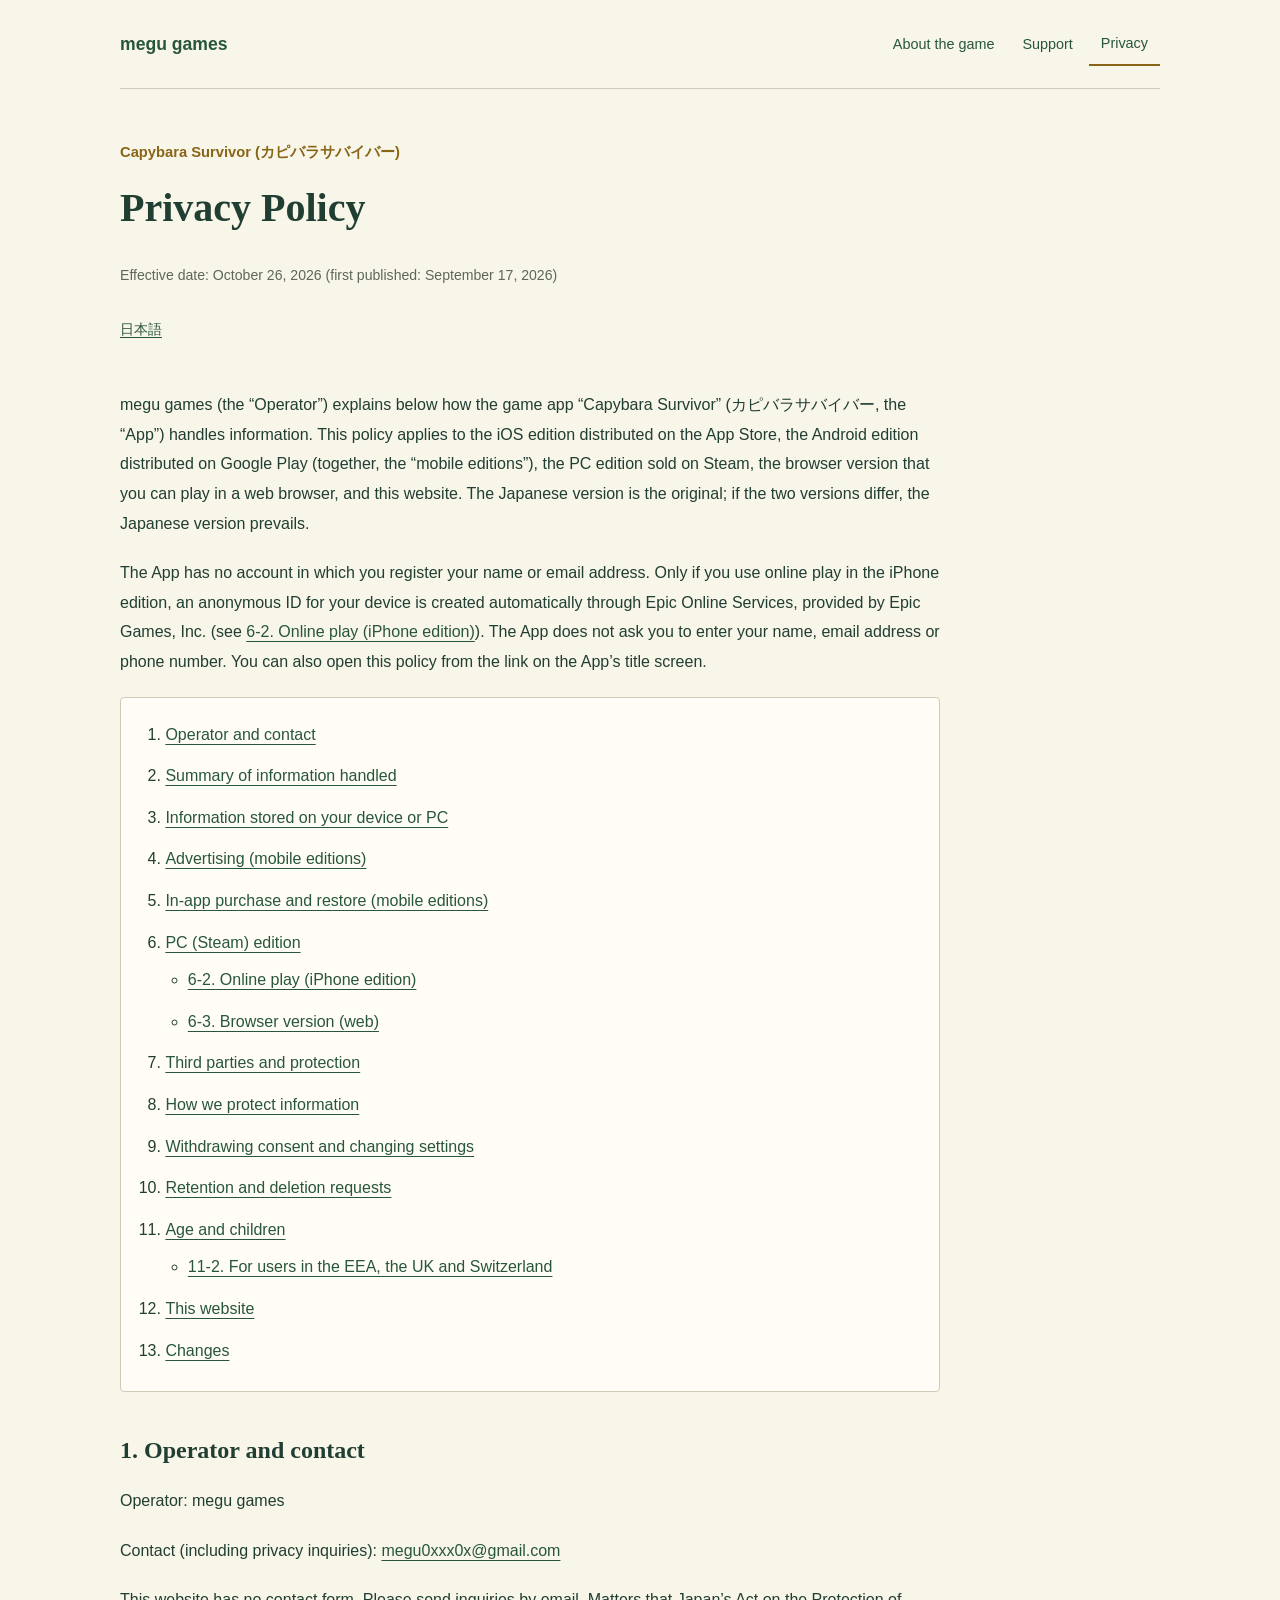
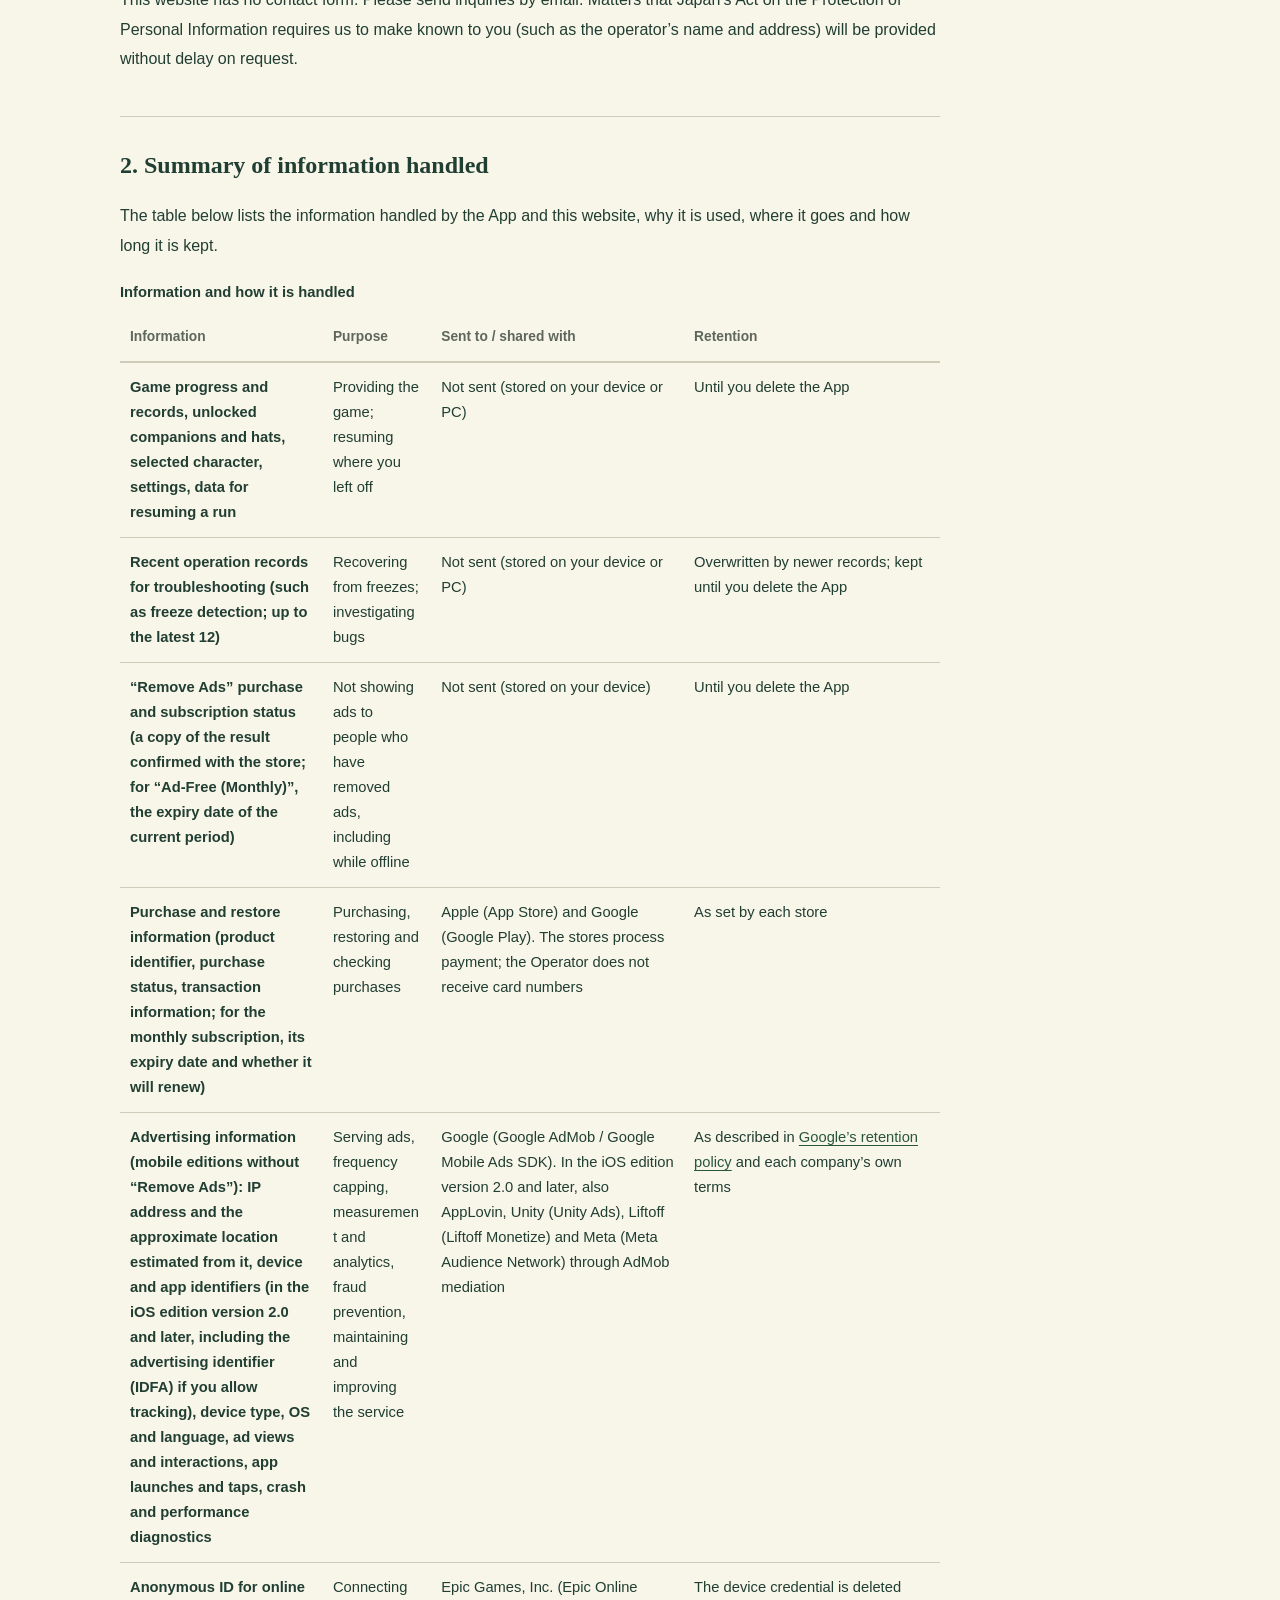
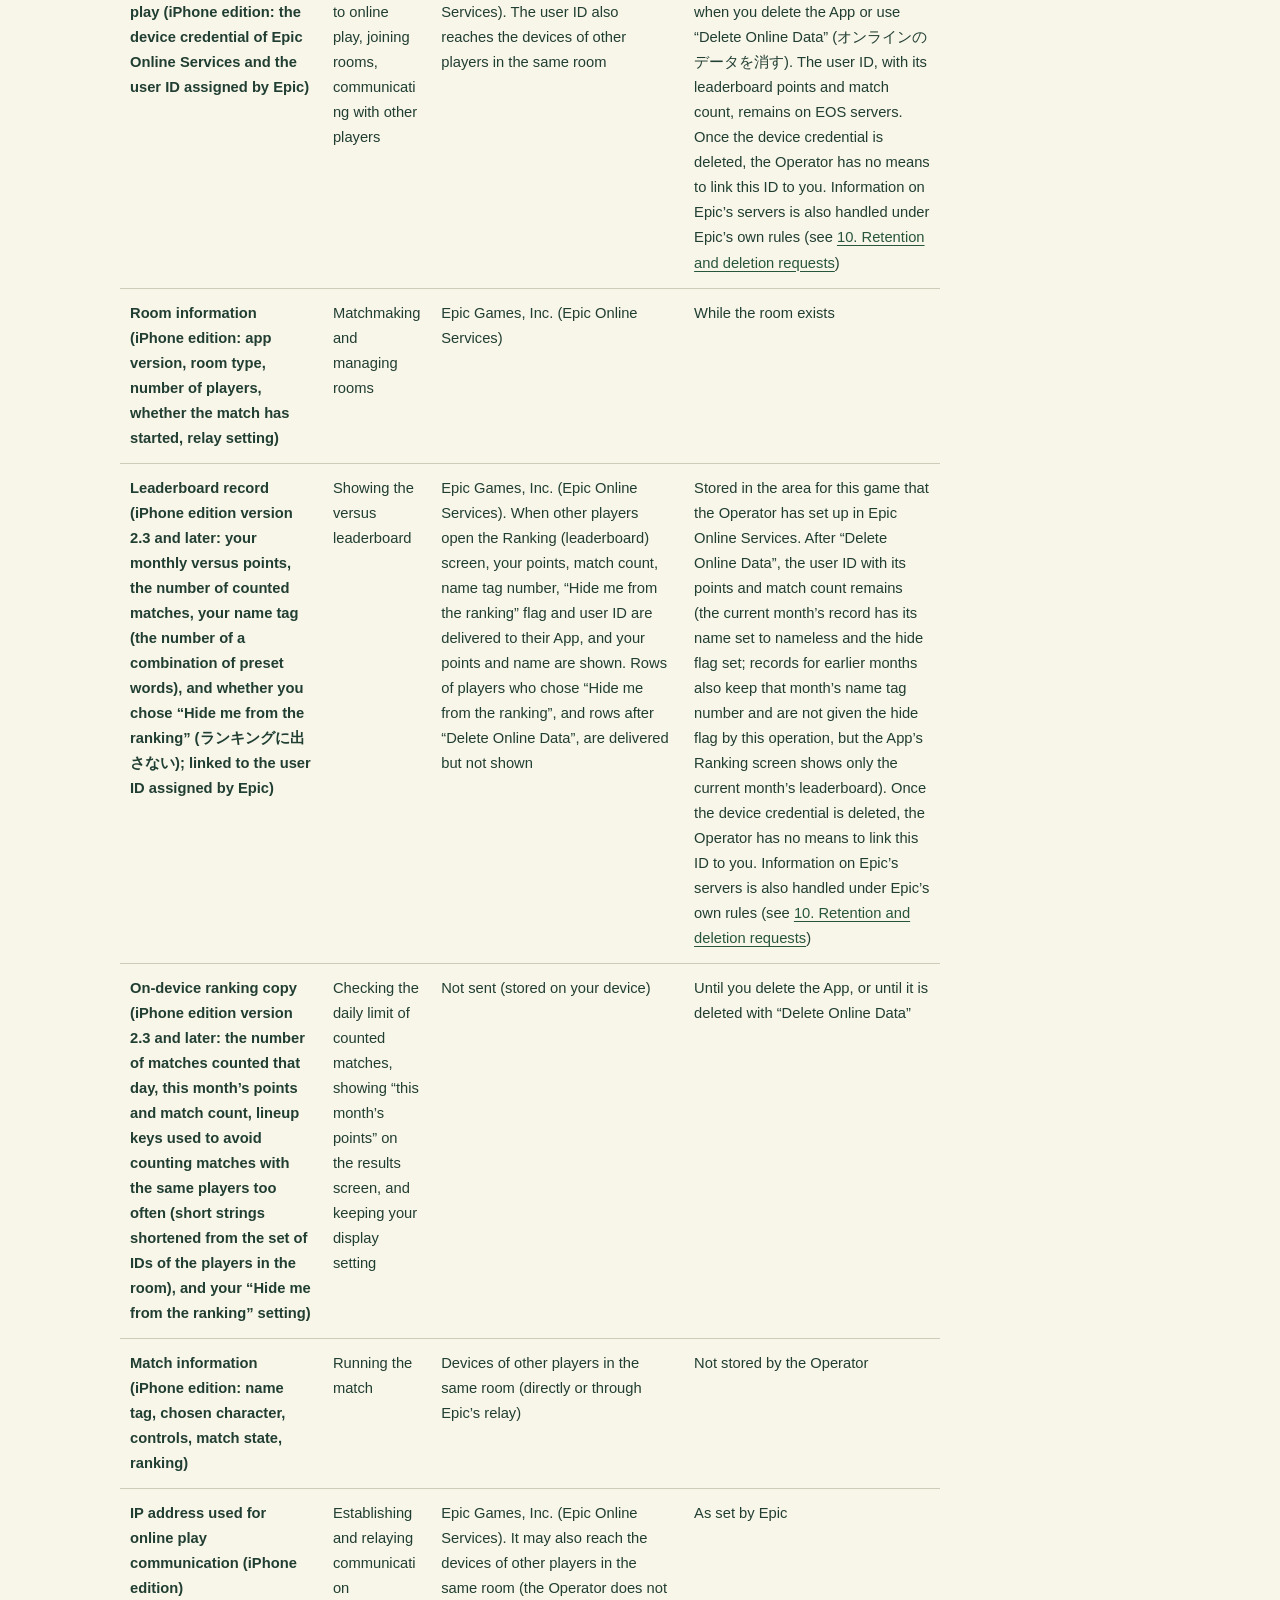
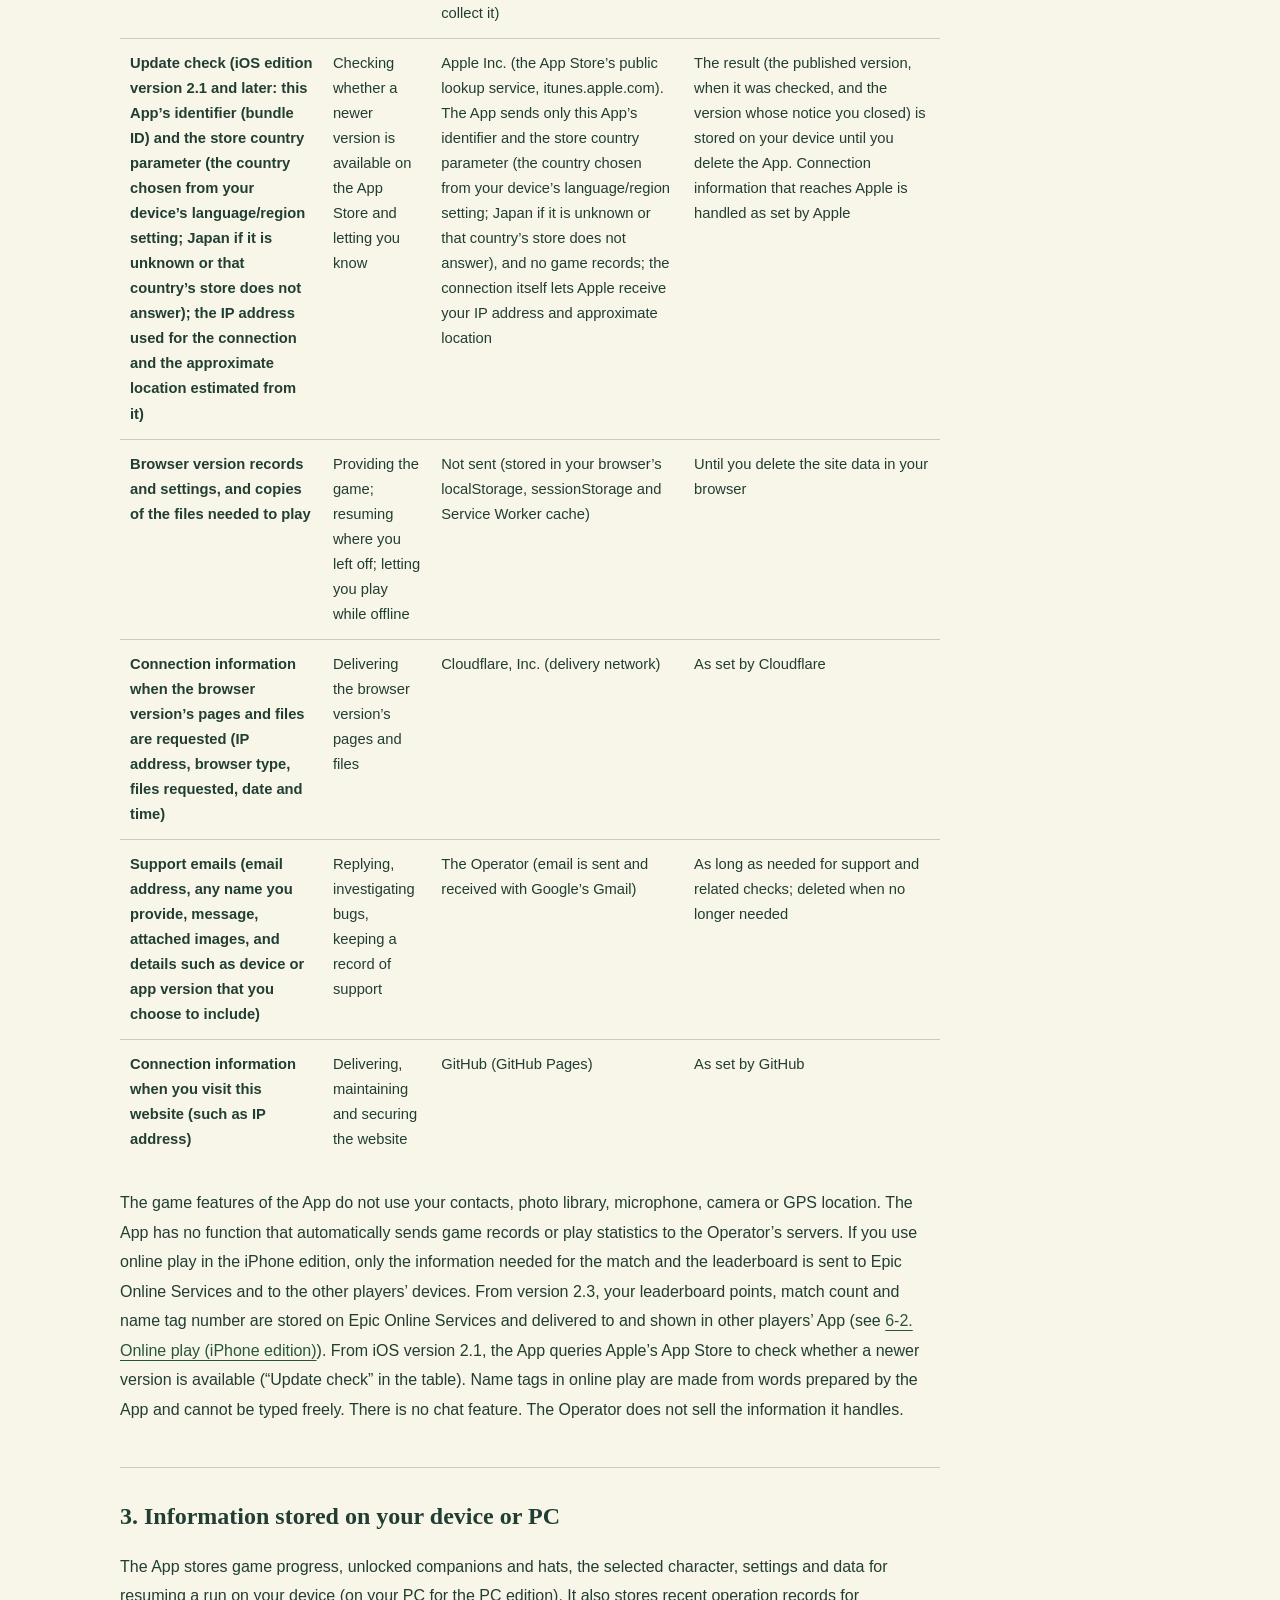
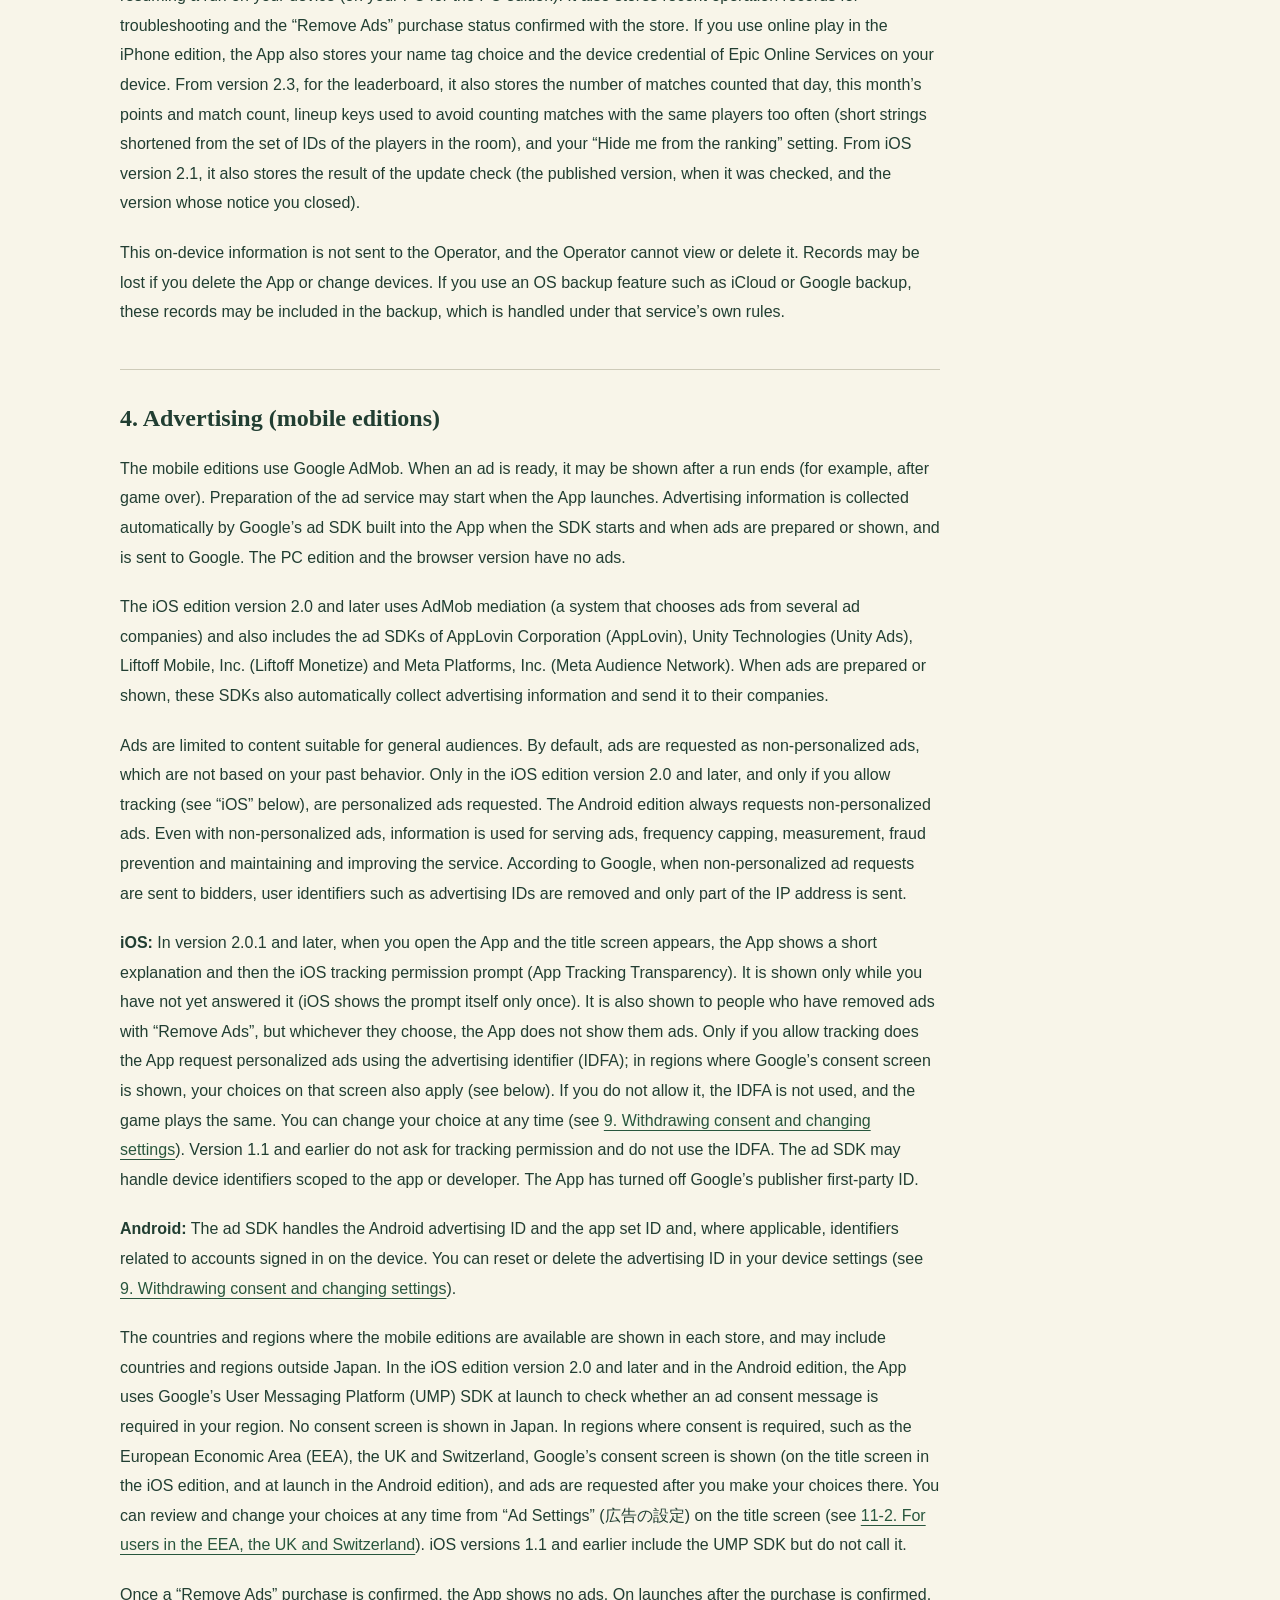
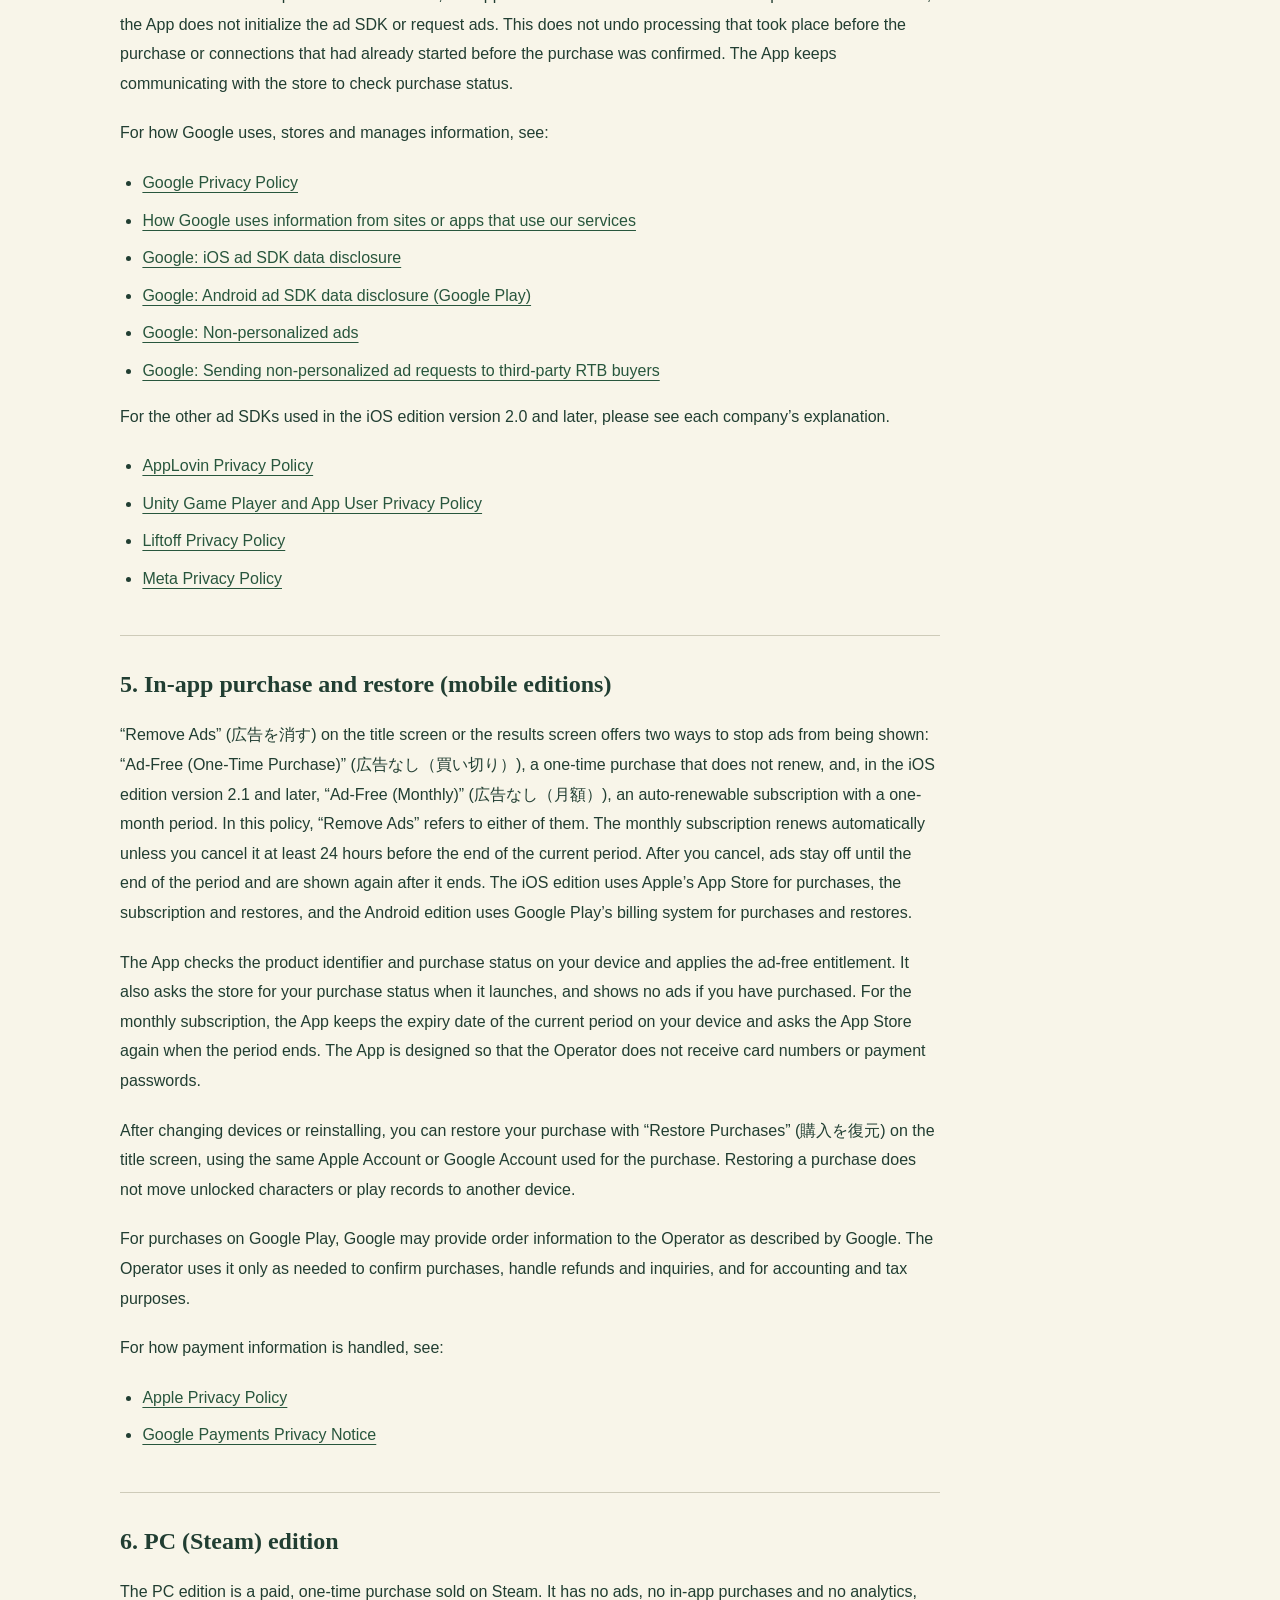
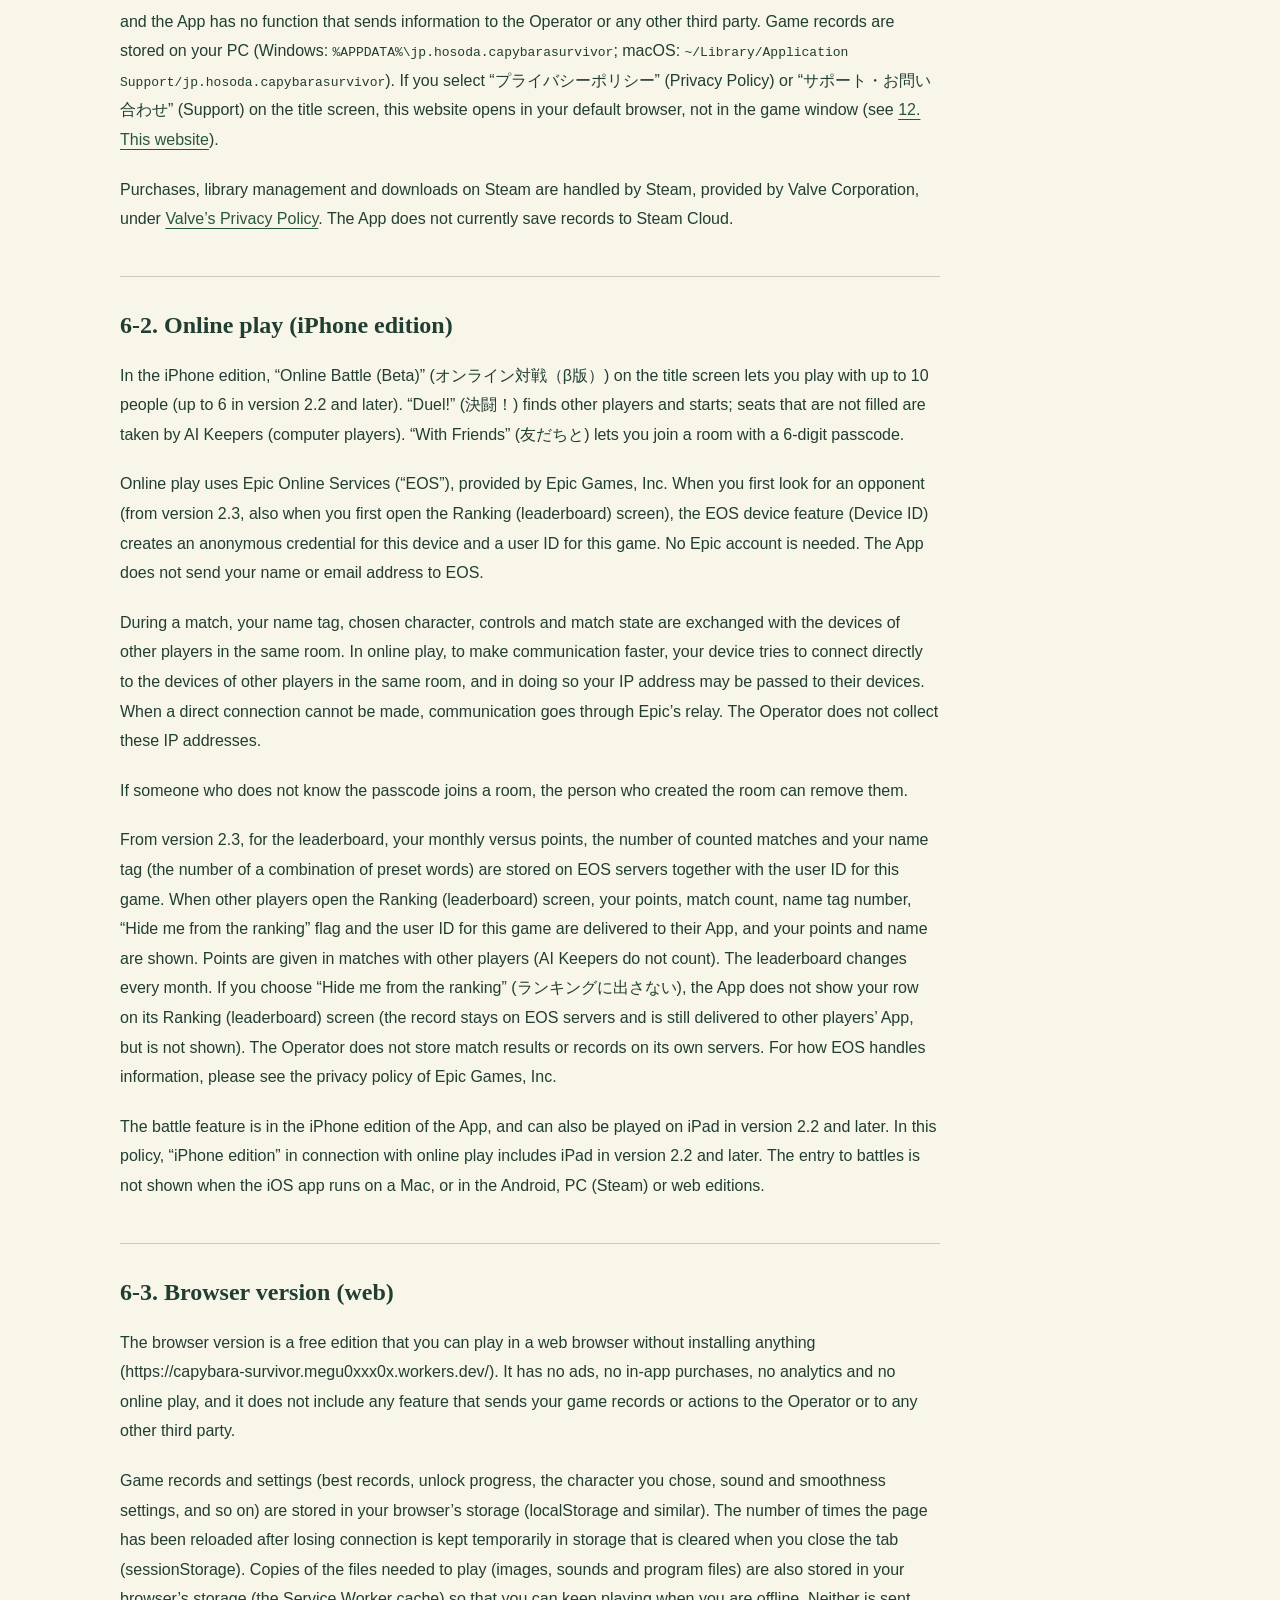
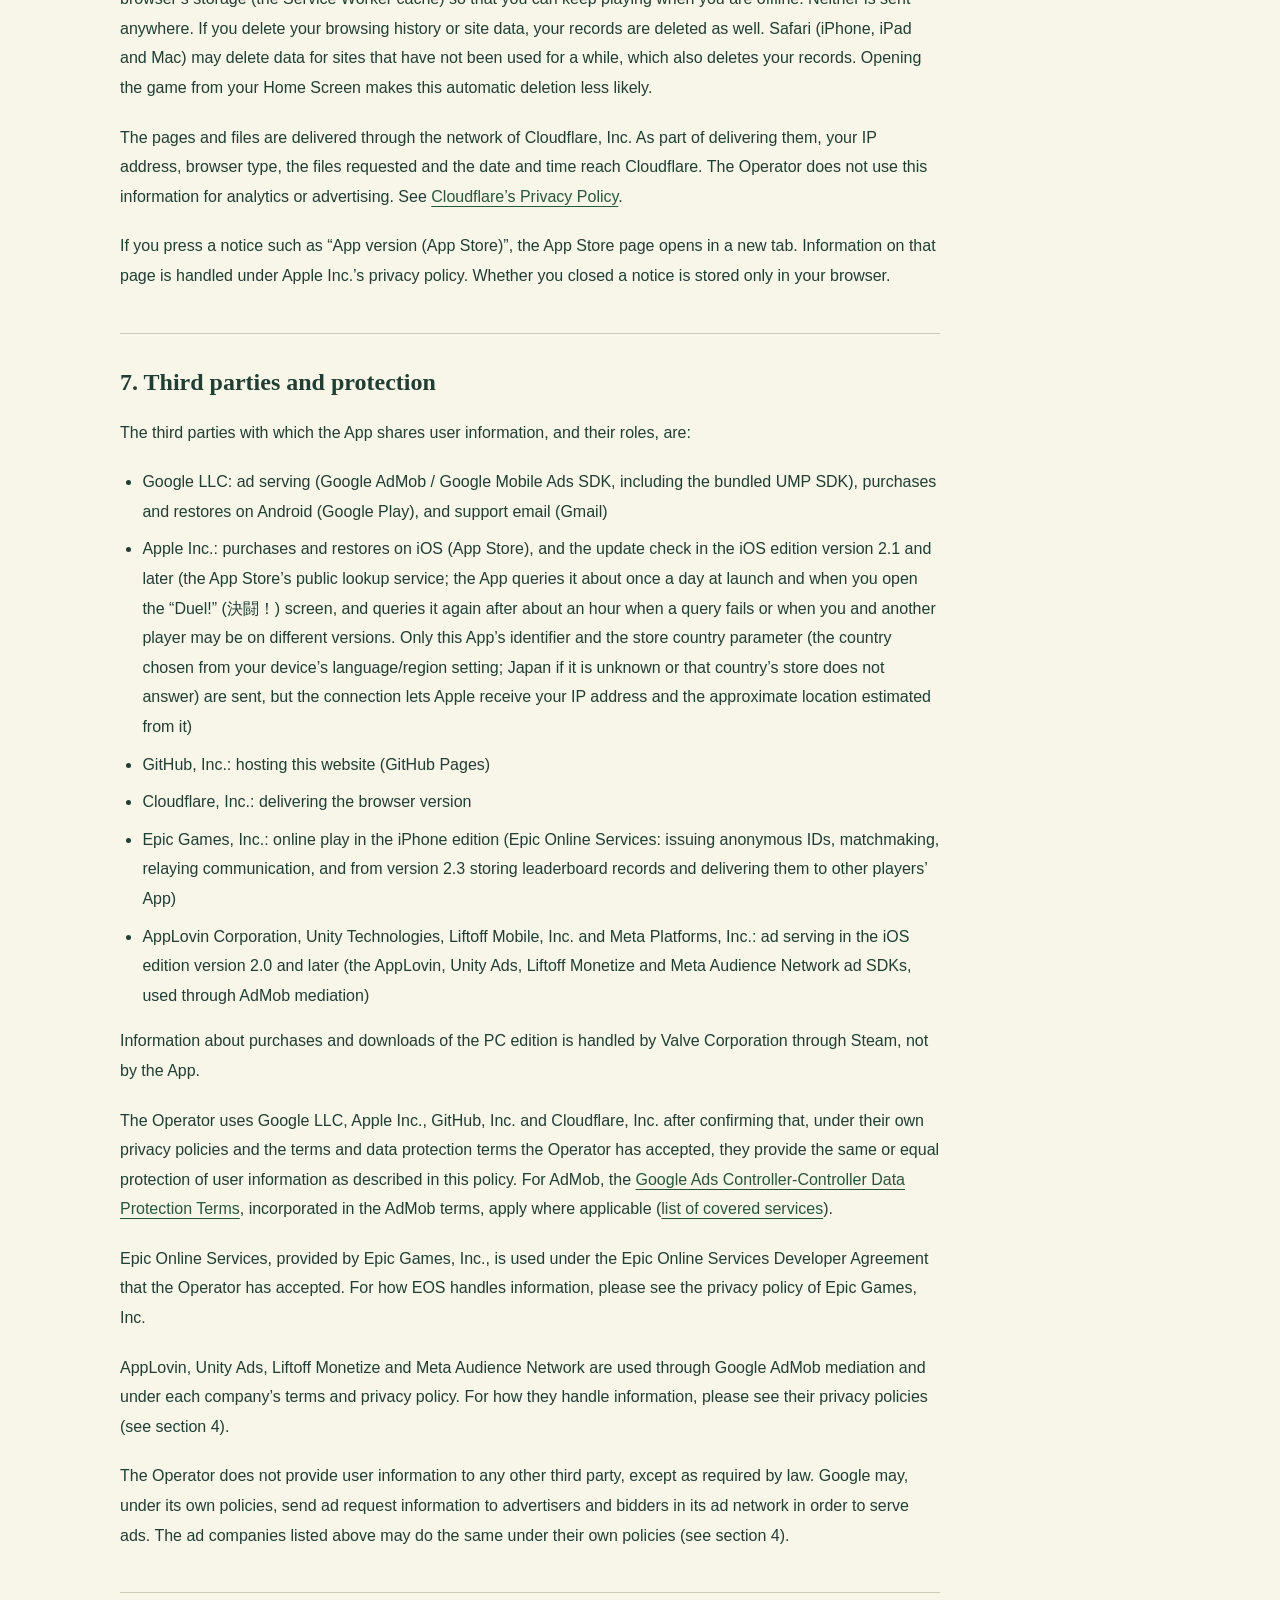
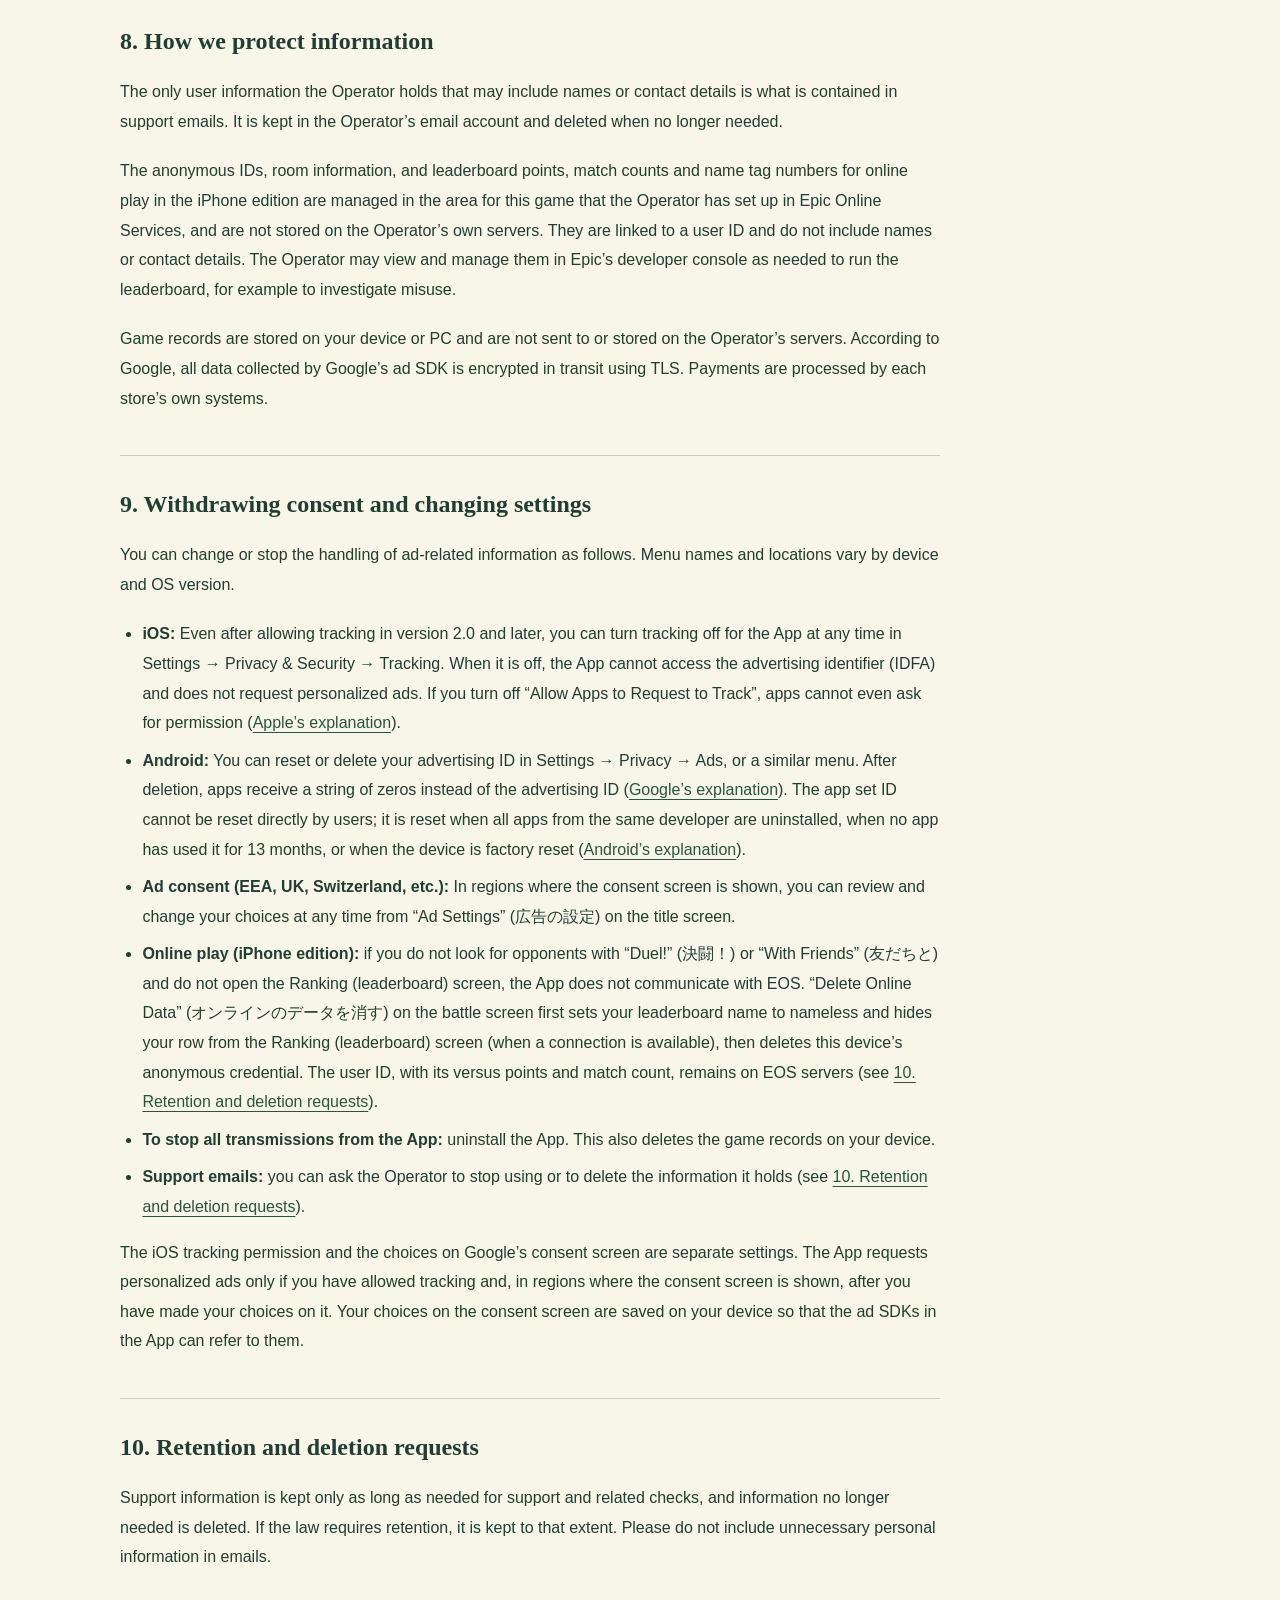
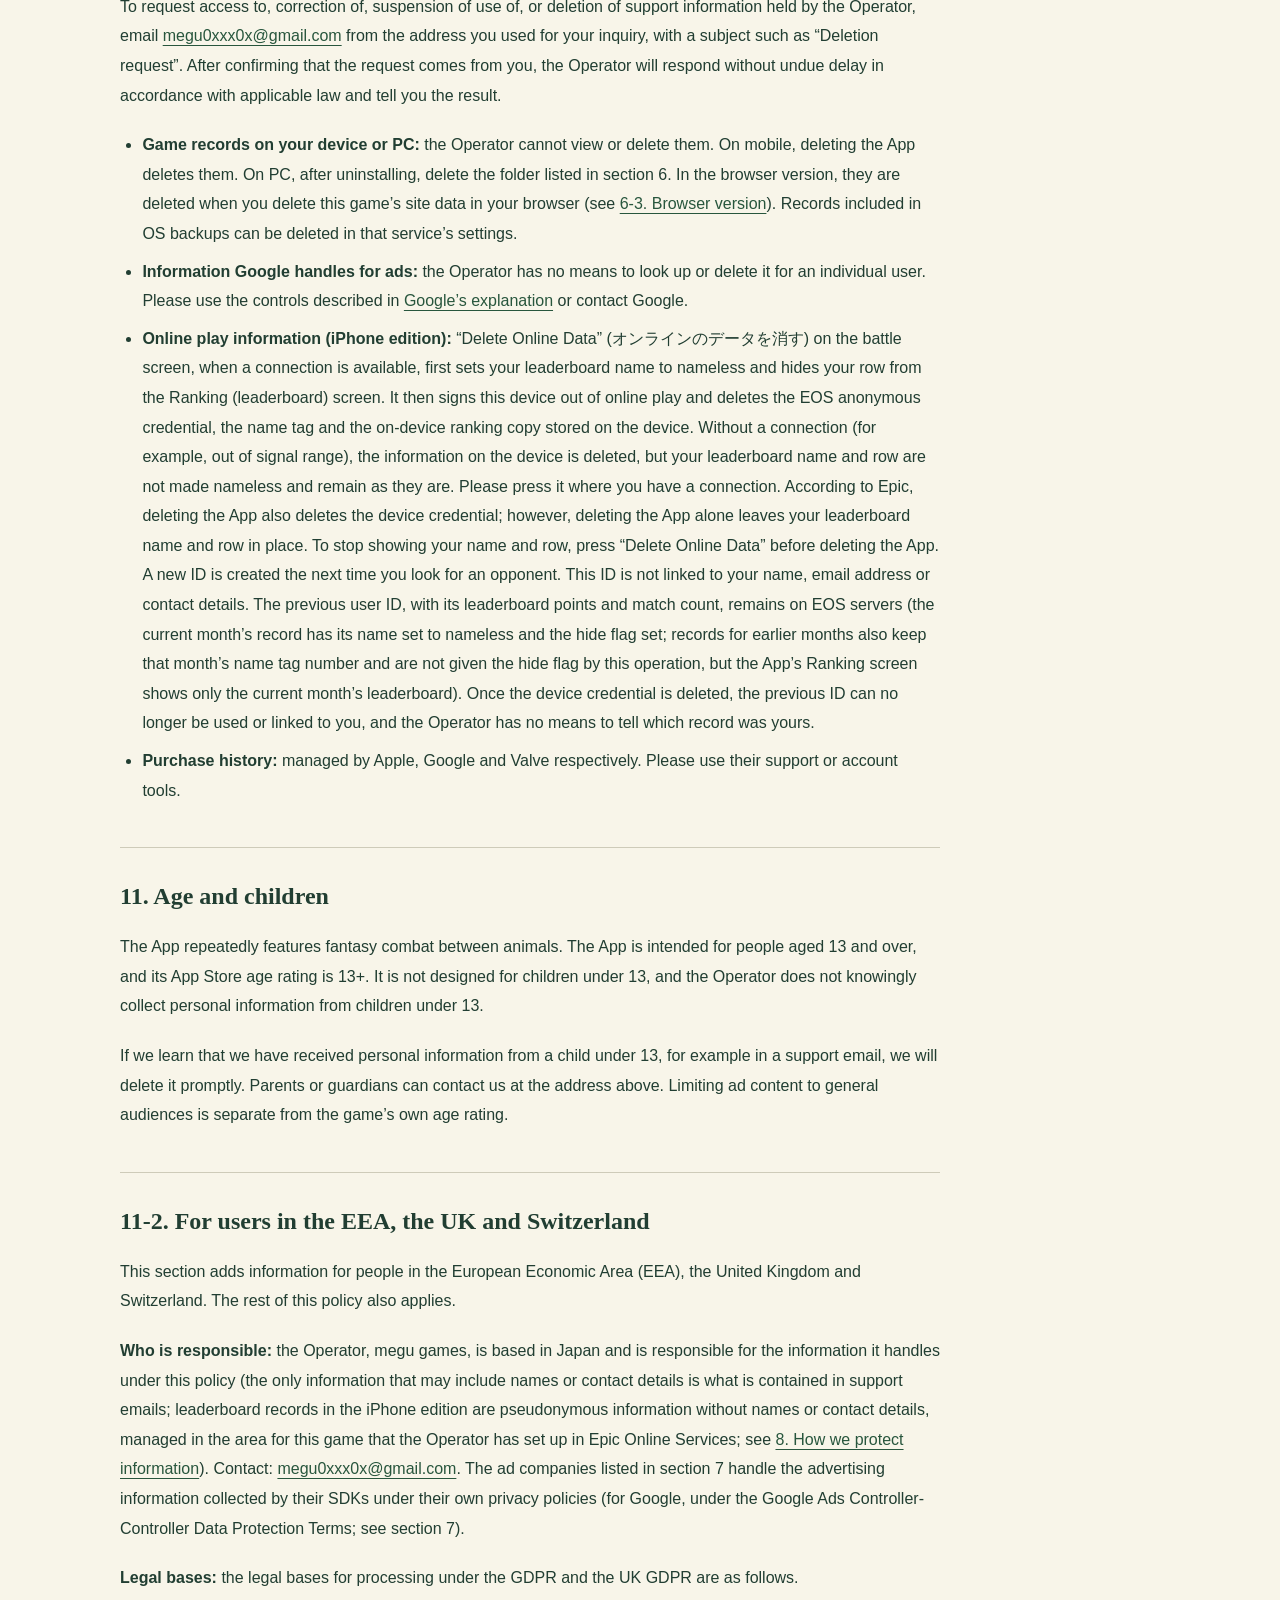
==== commit 331b1888: "Privacy policy (ja/en): what remains after Delete Online Data (current month nameless+hidden; earlie" ====
--- a/privacy.en.html
+++ b/privacy.en.html
@@ -6,7 +6,7 @@
 <link rel="alternate" hreflang="ja" href="https://megu0xxx0x.github.io/privacy.html"><link rel="alternate" hreflang="en" href="https://megu0xxx0x.github.io/privacy.en.html"></head>
 <body><a class="skip" href="#main">Skip to content</a>
 <header><a class="brand" href="index.html">megu games</a><nav aria-label="Site"><a href="index.html" hreflang="ja">About the game</a><a href="support.en.html">Support</a><a href="privacy.en.html" aria-current="page">Privacy</a></nav></header>
-<main id="main"><div class="page-heading"><p class="eyebrow">Capybara Survivor (カピバラサバイバー)</p><h1>Privacy Policy</h1><p class="muted">Effective date: October 27, 2026 (first published: September 17, 2026)</p><p class="lang-switch"><a href="privacy.html" hreflang="ja" lang="ja">日本語</a></p></div>
+<main id="main"><div class="page-heading"><p class="eyebrow">Capybara Survivor (カピバラサバイバー)</p><h1>Privacy Policy</h1><p class="muted">Effective date: October 26, 2026 (first published: September 17, 2026)</p><p class="lang-switch"><a href="privacy.html" hreflang="ja" lang="ja">日本語</a></p></div>
 <p>megu games (the “Operator”) explains below how the game app “Capybara Survivor” (カピバラサバイバー, the “App”) handles information. This policy applies to the iOS edition distributed on the App Store, the Android edition distributed on Google Play (together, the “mobile editions”), the PC edition sold on Steam, the browser version that you can play in a web browser, and this website. The Japanese version is the original; if the two versions differ, the Japanese version prevails.</p>
 <p>The App has no account in which you register your name or email address. Only if you use online play in the iPhone edition, an anonymous ID for your device is created automatically through Epic Online Services, provided by Epic Games, Inc. (see <a href="#online">6-2. Online play (iPhone edition)</a>). The App does not ask you to enter your name, email address or phone number. You can also open this policy from the link on the App’s title screen.</p>
 <nav class="toc" aria-label="Contents"><ol>
@@ -25,11 +25,11 @@
 <tr><th scope="row">Advertising information (mobile editions without “Remove Ads”): IP address and the approximate location estimated from it, device and app identifiers (in the iOS edition version 2.0 and later, including the advertising identifier (IDFA) if you allow tracking), device type, OS and language, ad views and interactions, app launches and taps, crash and performance diagnostics</th><td data-label="Purpose">Serving ads, frequency capping, measurement and analytics, fraud prevention, maintaining and improving the service</td><td data-label="Sent to / shared with">Google (Google AdMob / Google Mobile Ads SDK). In the iOS edition version 2.0 and later, also AppLovin, Unity (Unity Ads), Liftoff (Liftoff Monetize) and Meta (Meta Audience Network) through AdMob mediation</td><td data-label="Retention">As described in <a href="https://policies.google.com/technologies/retention?hl=en">Google’s retention policy</a> and each company’s own terms</td></tr>
 <tr><th scope="row">Anonymous ID for online play (iPhone edition: the device credential of Epic Online Services and the user ID assigned by Epic)</th><td data-label="Purpose">Connecting to online play, joining rooms, communicating with other players</td><td data-label="Sent to / shared with">Epic Games, Inc. (Epic Online Services). The user ID also reaches the devices of other players in the same room</td><td data-label="Retention">The device credential is deleted when you delete the App or use “Delete Online Data” (オンラインのデータを消す). The user ID, with its leaderboard points and match count, remains on EOS servers. Once the device credential is deleted, the Operator has no means to link this ID to you. Information on Epic’s servers is also handled under Epic’s own rules (see <a href="#delete">10. Retention and deletion requests</a>)</td></tr>
 <tr><th scope="row">Room information (iPhone edition: app version, room type, number of players, whether the match has started, relay setting)</th><td data-label="Purpose">Matchmaking and managing rooms</td><td data-label="Sent to / shared with">Epic Games, Inc. (Epic Online Services)</td><td data-label="Retention">While the room exists</td></tr>
-<tr><th scope="row">Leaderboard record (iPhone edition version 2.3 and later: your monthly versus points, the number of counted matches, your name tag (the number of a combination of preset words), and whether you chose “Hide me from the ranking” (ランキングに出さない); linked to the user ID assigned by Epic)</th><td data-label="Purpose">Showing the versus leaderboard</td><td data-label="Sent to / shared with">Epic Games, Inc. (Epic Online Services). When other players open the Ranking (leaderboard) screen, your points, match count, name tag number, “Hide me from the ranking” flag and user ID are delivered to their App, and your points and name are shown. Rows of players who chose “Hide me from the ranking”, and rows after “Delete Online Data”, are delivered but not shown</td><td data-label="Retention">Stored in the area for this game that the Operator has set up in Epic Online Services. After “Delete Online Data”, the user ID with its points and match count (with the name set to nameless and the hide flag set) remains. Once the device credential is deleted, the Operator has no means to link this ID to you. Information on Epic’s servers is also handled under Epic’s own rules (see <a href="#delete">10. Retention and deletion requests</a>)</td></tr>
+<tr><th scope="row">Leaderboard record (iPhone edition version 2.3 and later: your monthly versus points, the number of counted matches, your name tag (the number of a combination of preset words), and whether you chose “Hide me from the ranking” (ランキングに出さない); linked to the user ID assigned by Epic)</th><td data-label="Purpose">Showing the versus leaderboard</td><td data-label="Sent to / shared with">Epic Games, Inc. (Epic Online Services). When other players open the Ranking (leaderboard) screen, your points, match count, name tag number, “Hide me from the ranking” flag and user ID are delivered to their App, and your points and name are shown. Rows of players who chose “Hide me from the ranking”, and rows after “Delete Online Data”, are delivered but not shown</td><td data-label="Retention">Stored in the area for this game that the Operator has set up in Epic Online Services. After “Delete Online Data”, the user ID with its points and match count remains (the current month’s record has its name set to nameless and the hide flag set; records for earlier months also keep that month’s name tag number and are not given the hide flag by this operation, but the App’s Ranking screen shows only the current month’s leaderboard). Once the device credential is deleted, the Operator has no means to link this ID to you. Information on Epic’s servers is also handled under Epic’s own rules (see <a href="#delete">10. Retention and deletion requests</a>)</td></tr>
 <tr><th scope="row">On-device ranking copy (iPhone edition version 2.3 and later: the number of matches counted that day, this month’s points and match count, lineup keys used to avoid counting matches with the same players too often (short strings shortened from the set of IDs of the players in the room), and your “Hide me from the ranking” setting)</th><td data-label="Purpose">Checking the daily limit of counted matches, showing “this month’s points” on the results screen, and keeping your display setting</td><td data-label="Sent to / shared with">Not sent (stored on your device)</td><td data-label="Retention">Until you delete the App, or until it is deleted with “Delete Online Data”</td></tr>
 <tr><th scope="row">Match information (iPhone edition: name tag, chosen character, controls, match state, ranking)</th><td data-label="Purpose">Running the match</td><td data-label="Sent to / shared with">Devices of other players in the same room (directly or through Epic’s relay)</td><td data-label="Retention">Not stored by the Operator</td></tr>
 <tr><th scope="row">IP address used for online play communication (iPhone edition)</th><td data-label="Purpose">Establishing and relaying communication</td><td data-label="Sent to / shared with">Epic Games, Inc. (Epic Online Services). It may also reach the devices of other players in the same room (the Operator does not collect it)</td><td data-label="Retention">As set by Epic</td></tr>
-<tr><th scope="row">Update check (iOS edition version 2.1 and later: this App’s identifier (bundle ID) and the store country parameter; the IP address used for the connection and the approximate location estimated from it)</th><td data-label="Purpose">Checking whether a newer version is available on the App Store and letting you know</td><td data-label="Sent to / shared with">Apple Inc. (the App Store’s public lookup service, itunes.apple.com). The App sends only this App’s identifier and the store country parameter, and no game records; the connection itself lets Apple receive your IP address and approximate location</td><td data-label="Retention">The result (the published version, when it was checked, and the version whose notice you closed) is stored on your device until you delete the App. Connection information that reaches Apple is handled as set by Apple</td></tr>
+<tr><th scope="row">Update check (iOS edition version 2.1 and later: this App’s identifier (bundle ID) and the store country parameter (the country chosen from your device’s language/region setting; Japan if it is unknown or that country’s store does not answer); the IP address used for the connection and the approximate location estimated from it)</th><td data-label="Purpose">Checking whether a newer version is available on the App Store and letting you know</td><td data-label="Sent to / shared with">Apple Inc. (the App Store’s public lookup service, itunes.apple.com). The App sends only this App’s identifier and the store country parameter (the country chosen from your device’s language/region setting; Japan if it is unknown or that country’s store does not answer), and no game records; the connection itself lets Apple receive your IP address and approximate location</td><td data-label="Retention">The result (the published version, when it was checked, and the version whose notice you closed) is stored on your device until you delete the App. Connection information that reaches Apple is handled as set by Apple</td></tr>
 <tr><th scope="row">Browser version records and settings, and copies of the files needed to play</th><td data-label="Purpose">Providing the game; resuming where you left off; letting you play while offline</td><td data-label="Sent to / shared with">Not sent (stored in your browser’s localStorage, sessionStorage and Service Worker cache)</td><td data-label="Retention">Until you delete the site data in your browser</td></tr>
 <tr><th scope="row">Connection information when the browser version’s pages and files are requested (IP address, browser type, files requested, date and time)</th><td data-label="Purpose">Delivering the browser version’s pages and files</td><td data-label="Sent to / shared with">Cloudflare, Inc. (delivery network)</td><td data-label="Retention">As set by Cloudflare</td></tr>
 <tr><th scope="row">Support emails (email address, any name you provide, message, attached images, and details such as device or app version that you choose to include)</th><td data-label="Purpose">Replying, investigating bugs, keeping a record of support</td><td data-label="Sent to / shared with">The Operator (email is sent and received with Google’s Gmail)</td><td data-label="Retention">As long as needed for support and related checks; deleted when no longer needed</td></tr>
@@ -68,7 +68,7 @@
 <p>The pages and files are delivered through the network of Cloudflare, Inc. As part of delivering them, your IP address, browser type, the files requested and the date and time reach Cloudflare. The Operator does not use this information for analytics or advertising. See <a href="https://www.cloudflare.com/privacypolicy/">Cloudflare’s Privacy Policy</a>.</p>
 <p>If you press a notice such as “App version (App Store)”, the App Store page opens in a new tab. Information on that page is handled under Apple Inc.’s privacy policy. Whether you closed a notice is stored only in your browser.</p></section>
 <section id="third-parties"><h2>7. Third parties and protection</h2><p>The third parties with which the App shares user information, and their roles, are:</p>
-<ul><li>Google LLC: ad serving (Google AdMob / Google Mobile Ads SDK, including the bundled UMP SDK), purchases and restores on Android (Google Play), and support email (Gmail)</li><li>Apple Inc.: purchases and restores on iOS (App Store), and the update check in the iOS edition version 2.1 and later (the App Store’s public lookup service; the App queries it at most once a day at launch and when you open the “Duel!” (決闘！) screen, and at most once an hour when you and another player may be on different versions. Only this App’s identifier and the store country parameter are sent, but the connection lets Apple receive your IP address and the approximate location estimated from it)</li><li>GitHub, Inc.: hosting this website (GitHub Pages)</li><li>Cloudflare, Inc.: delivering the browser version</li><li>Epic Games, Inc.: online play in the iPhone edition (Epic Online Services: issuing anonymous IDs, matchmaking, relaying communication, and from version 2.3 storing leaderboard records and delivering them to other players’ App)</li><li>AppLovin Corporation, Unity Technologies, Liftoff Mobile, Inc. and Meta Platforms, Inc.: ad serving in the iOS edition version 2.0 and later (the AppLovin, Unity Ads, Liftoff Monetize and Meta Audience Network ad SDKs, used through AdMob mediation)</li></ul>
+<ul><li>Google LLC: ad serving (Google AdMob / Google Mobile Ads SDK, including the bundled UMP SDK), purchases and restores on Android (Google Play), and support email (Gmail)</li><li>Apple Inc.: purchases and restores on iOS (App Store), and the update check in the iOS edition version 2.1 and later (the App Store’s public lookup service; the App queries it about once a day at launch and when you open the “Duel!” (決闘！) screen, and queries it again after about an hour when a query fails or when you and another player may be on different versions. Only this App’s identifier and the store country parameter (the country chosen from your device’s language/region setting; Japan if it is unknown or that country’s store does not answer) are sent, but the connection lets Apple receive your IP address and the approximate location estimated from it)</li><li>GitHub, Inc.: hosting this website (GitHub Pages)</li><li>Cloudflare, Inc.: delivering the browser version</li><li>Epic Games, Inc.: online play in the iPhone edition (Epic Online Services: issuing anonymous IDs, matchmaking, relaying communication, and from version 2.3 storing leaderboard records and delivering them to other players’ App)</li><li>AppLovin Corporation, Unity Technologies, Liftoff Mobile, Inc. and Meta Platforms, Inc.: ad serving in the iOS edition version 2.0 and later (the AppLovin, Unity Ads, Liftoff Monetize and Meta Audience Network ad SDKs, used through AdMob mediation)</li></ul>
 <p>Information about purchases and downloads of the PC edition is handled by Valve Corporation through Steam, not by the App.</p>
 <p>The Operator uses Google LLC, Apple Inc., GitHub, Inc. and Cloudflare, Inc. after confirming that, under their own privacy policies and the terms and data protection terms the Operator has accepted, they provide the same or equal protection of user information as described in this policy. For AdMob, the <a href="https://business.safety.google/adscontrollerterms/">Google Ads Controller-Controller Data Protection Terms</a>, incorporated in the AdMob terms, apply where applicable (<a href="https://business.safety.google/adsservices/">list of covered services</a>).</p>
 <p>Epic Online Services, provided by Epic Games, Inc., is used under the Epic Online Services Developer Agreement that the Operator has accepted. For how EOS handles information, please see the privacy policy of Epic Games, Inc.</p>
@@ -90,7 +90,7 @@
 <p>To request access to, correction of, suspension of use of, or deletion of support information held by the Operator, email <a href="mailto:megu0xxx0x@gmail.com">megu0xxx0x@gmail.com</a> from the address you used for your inquiry, with a subject such as “Deletion request”. After confirming that the request comes from you, the Operator will respond without undue delay in accordance with applicable law and tell you the result.</p>
 <ul><li><strong>Game records on your device or PC:</strong> the Operator cannot view or delete them. On mobile, deleting the App deletes them. On PC, after uninstalling, delete the folder listed in section 6. In the browser version, they are deleted when you delete this game’s site data in your browser (see <a href="#web">6-3. Browser version</a>). Records included in OS backups can be deleted in that service’s settings.</li>
 <li><strong>Information Google handles for ads:</strong> the Operator has no means to look up or delete it for an individual user. Please use the controls described in <a href="https://policies.google.com/technologies/partner-sites?hl=en">Google’s explanation</a> or contact Google.</li>
-<li><strong>Online play information (iPhone edition):</strong> “Delete Online Data” (オンラインのデータを消す) on the battle screen, when a connection is available, first sets your leaderboard name to nameless and hides your row from the Ranking (leaderboard) screen. It then signs this device out of online play and deletes the EOS anonymous credential, the name tag and the on-device ranking copy stored on the device. Without a connection (for example, out of signal range), the information on the device is deleted, but your leaderboard name and row are not made nameless and remain as they are. Please press it where you have a connection. According to Epic, deleting the App also deletes the device credential; however, deleting the App alone leaves your leaderboard name and row in place. To stop showing your name and row, press “Delete Online Data” before deleting the App. A new ID is created the next time you look for an opponent. This ID is not linked to your name, email address or contact details. The previous user ID, with its leaderboard points and match count (with the name set to nameless and the hide flag set), remains on EOS servers. Once the device credential is deleted, the previous ID can no longer be used or linked to you, and the Operator has no means to tell which record was yours.</li>
+<li><strong>Online play information (iPhone edition):</strong> “Delete Online Data” (オンラインのデータを消す) on the battle screen, when a connection is available, first sets your leaderboard name to nameless and hides your row from the Ranking (leaderboard) screen. It then signs this device out of online play and deletes the EOS anonymous credential, the name tag and the on-device ranking copy stored on the device. Without a connection (for example, out of signal range), the information on the device is deleted, but your leaderboard name and row are not made nameless and remain as they are. Please press it where you have a connection. According to Epic, deleting the App also deletes the device credential; however, deleting the App alone leaves your leaderboard name and row in place. To stop showing your name and row, press “Delete Online Data” before deleting the App. A new ID is created the next time you look for an opponent. This ID is not linked to your name, email address or contact details. The previous user ID, with its leaderboard points and match count, remains on EOS servers (the current month’s record has its name set to nameless and the hide flag set; records for earlier months also keep that month’s name tag number and are not given the hide flag by this operation, but the App’s Ranking screen shows only the current month’s leaderboard). Once the device credential is deleted, the previous ID can no longer be used or linked to you, and the Operator has no means to tell which record was yours.</li>
 <li><strong>Purchase history:</strong> managed by Apple, Google and Valve respectively. Please use their support or account tools.</li></ul></section>
 <section id="children"><h2>11. Age and children</h2><p>The App repeatedly features fantasy combat between animals. The App is intended for people aged 13 and over, and its App Store age rating is 13+. It is not designed for children under 13, and the Operator does not knowingly collect personal information from children under 13.</p>
 <p>If we learn that we have received personal information from a child under 13, for example in a support email, we will delete it promptly. Parents or guardians can contact us at the address above. Limiting ad content to general audiences is separate from the game’s own age rating.</p></section>
@@ -109,6 +109,6 @@
 <p><strong>International transfers:</strong> support emails are received by the Operator in Japan. The European Commission has decided that Japan ensures an adequate level of protection for personal data transferred from the EU to businesses in Japan (<a href="https://eur-lex.europa.eu/eli/dec_impl/2019/419/oj">Decision (EU) 2019/419</a>). The ad companies in the App are based in the United States: Google LLC and, in the iOS edition version 2.0 and later, AppLovin Corporation, Unity Technologies, Liftoff Mobile, Inc. and Meta Platforms, Inc. They may process information in the United States and other countries. The same applies to the other companies listed in section 7 (Google for Google Play and Gmail, Apple Inc., Epic Games, Inc., GitHub, Inc. and Cloudflare, Inc.). Each company describes the safeguards it uses for these transfers, such as the EU–U.S. Data Privacy Framework or the European Commission’s standard contractual clauses, in its own privacy policy (see section 4 and section 7). You can check which U.S. companies participate in the Data Privacy Framework on the <a href="https://www.dataprivacyframework.gov/list">Data Privacy Framework List</a>.</p></section>
 <section id="site"><h2>12. This website</h2><p>This website (https://megu0xxx0x.github.io/) is separate from the browser version of the game. For the browser version, see <a href="#web">6-3. Browser version</a>. This website has no analytics of its own, ad SDKs, contact forms, external fonts or tracking scripts. It is hosted on GitHub Pages. GitHub may process connection information such as IP addresses for delivery, maintenance and security. See the <a href="https://docs.github.com/en/site-policy/privacy-policies/github-general-privacy-statement">GitHub General Privacy Statement</a>.</p></section>
 <section id="changes"><h2>13. Changes</h2><p>We may update this policy when the way information is handled or the service changes. Updates are posted on this page with a new effective date. Important changes will be clearly announced on this page.</p>
-<ul><li>September 17, 2026: first published</li><li>September 23, 2026: added the Android (Google Play) and PC (Steam) editions, the information summary table, withdrawing consent and changing settings, deletion requests, third parties and protection, and age information; added this English version</li><li>October 15, 2026: added online play in the iPhone edition (Epic Online Services): information handled, information passed to other players, and how to delete the data; added, for the iOS edition version 2.0 and later, tracking permission (App Tracking Transparency) and personalized ads, ad mediation (AppLovin, Unity Ads, Liftoff Monetize, Meta Audience Network) and consent checks with Google UMP</li><li>October 23, 2026: stated that the mobile editions may be available outside Japan; updated when the iOS tracking permission prompt is shown (on the title screen, version 2.0.1 and later) and that it is also shown to people who have removed ads; added “Ad-Free (Monthly)”, an auto-renewable subscription (iOS edition version 2.1 and later); replaced the statement that there is no in-app consent settings screen with how “Ad Settings” and the tracking permission work together; added online play on iPad (version 2.2 and later); added information for users in the EEA, the UK and Switzerland (11-2); updated the names of buttons to those in the English version of the App</li><li>October 27, 2026: added the leaderboard for online play in the iOS edition version 2.3 and later (points, match counts and name tag numbers stored on EOS, shown to other players, “Hide me from the ranking”, and how “Delete Online Data” handles them) to the summary of information handled, retention and deletion requests, and related sections; added the browser version (6-3) and Cloudflare, which delivers it; stated that the Android edition also checks with Google UMP at launch whether a consent message is required; added the update check in the iOS edition version 2.1 and later (a query to Apple’s App Store) and the on-device ranking copy; clarified that leaderboard records are delivered to other players’ App, that “Delete Online Data” makes your name nameless only when a connection is available, and how the records that remain after deletion are handled</li></ul>
+<ul><li>September 17, 2026: first published</li><li>September 23, 2026: added the Android (Google Play) and PC (Steam) editions, the information summary table, withdrawing consent and changing settings, deletion requests, third parties and protection, and age information; added this English version</li><li>October 15, 2026: added online play in the iPhone edition (Epic Online Services): information handled, information passed to other players, and how to delete the data; added, for the iOS edition version 2.0 and later, tracking permission (App Tracking Transparency) and personalized ads, ad mediation (AppLovin, Unity Ads, Liftoff Monetize, Meta Audience Network) and consent checks with Google UMP</li><li>October 23, 2026: stated that the mobile editions may be available outside Japan; updated when the iOS tracking permission prompt is shown (on the title screen, version 2.0.1 and later) and that it is also shown to people who have removed ads; added “Ad-Free (Monthly)”, an auto-renewable subscription (iOS edition version 2.1 and later); replaced the statement that there is no in-app consent settings screen with how “Ad Settings” and the tracking permission work together; added online play on iPad (version 2.2 and later); added information for users in the EEA, the UK and Switzerland (11-2); updated the names of buttons to those in the English version of the App</li><li>October 26, 2026: added the leaderboard for online play in the iOS edition version 2.3 and later (points, match counts and name tag numbers stored on EOS, shown to other players, “Hide me from the ranking”, and how “Delete Online Data” handles them) to the summary of information handled, retention and deletion requests, and related sections; added the browser version (6-3) and Cloudflare, which delivers it; stated that the Android edition also checks with Google UMP at launch whether a consent message is required; added the update check in the iOS edition version 2.1 and later (a query to Apple’s App Store) and the on-device ranking copy; clarified that leaderboard records are delivered to other players’ App, that “Delete Online Data” makes your name nameless only when a connection is available, and how the records that remain after deletion are handled</li></ul>
 <p>Operator: megu games</p><p>Contact: <a href="mailto:megu0xxx0x@gmail.com">megu0xxx0x@gmail.com</a></p></section>
 </main><footer><p>Operator: megu games</p><p><a href="support.en.html">Support</a><span aria-hidden="true"> · </span><a href="privacy.html" hreflang="ja" lang="ja">プライバシーポリシー</a><span aria-hidden="true"> · </span><a href="privacy.en.html">Privacy Policy (English)</a></p><small>Capybara Survivor</small></footer></body></html>
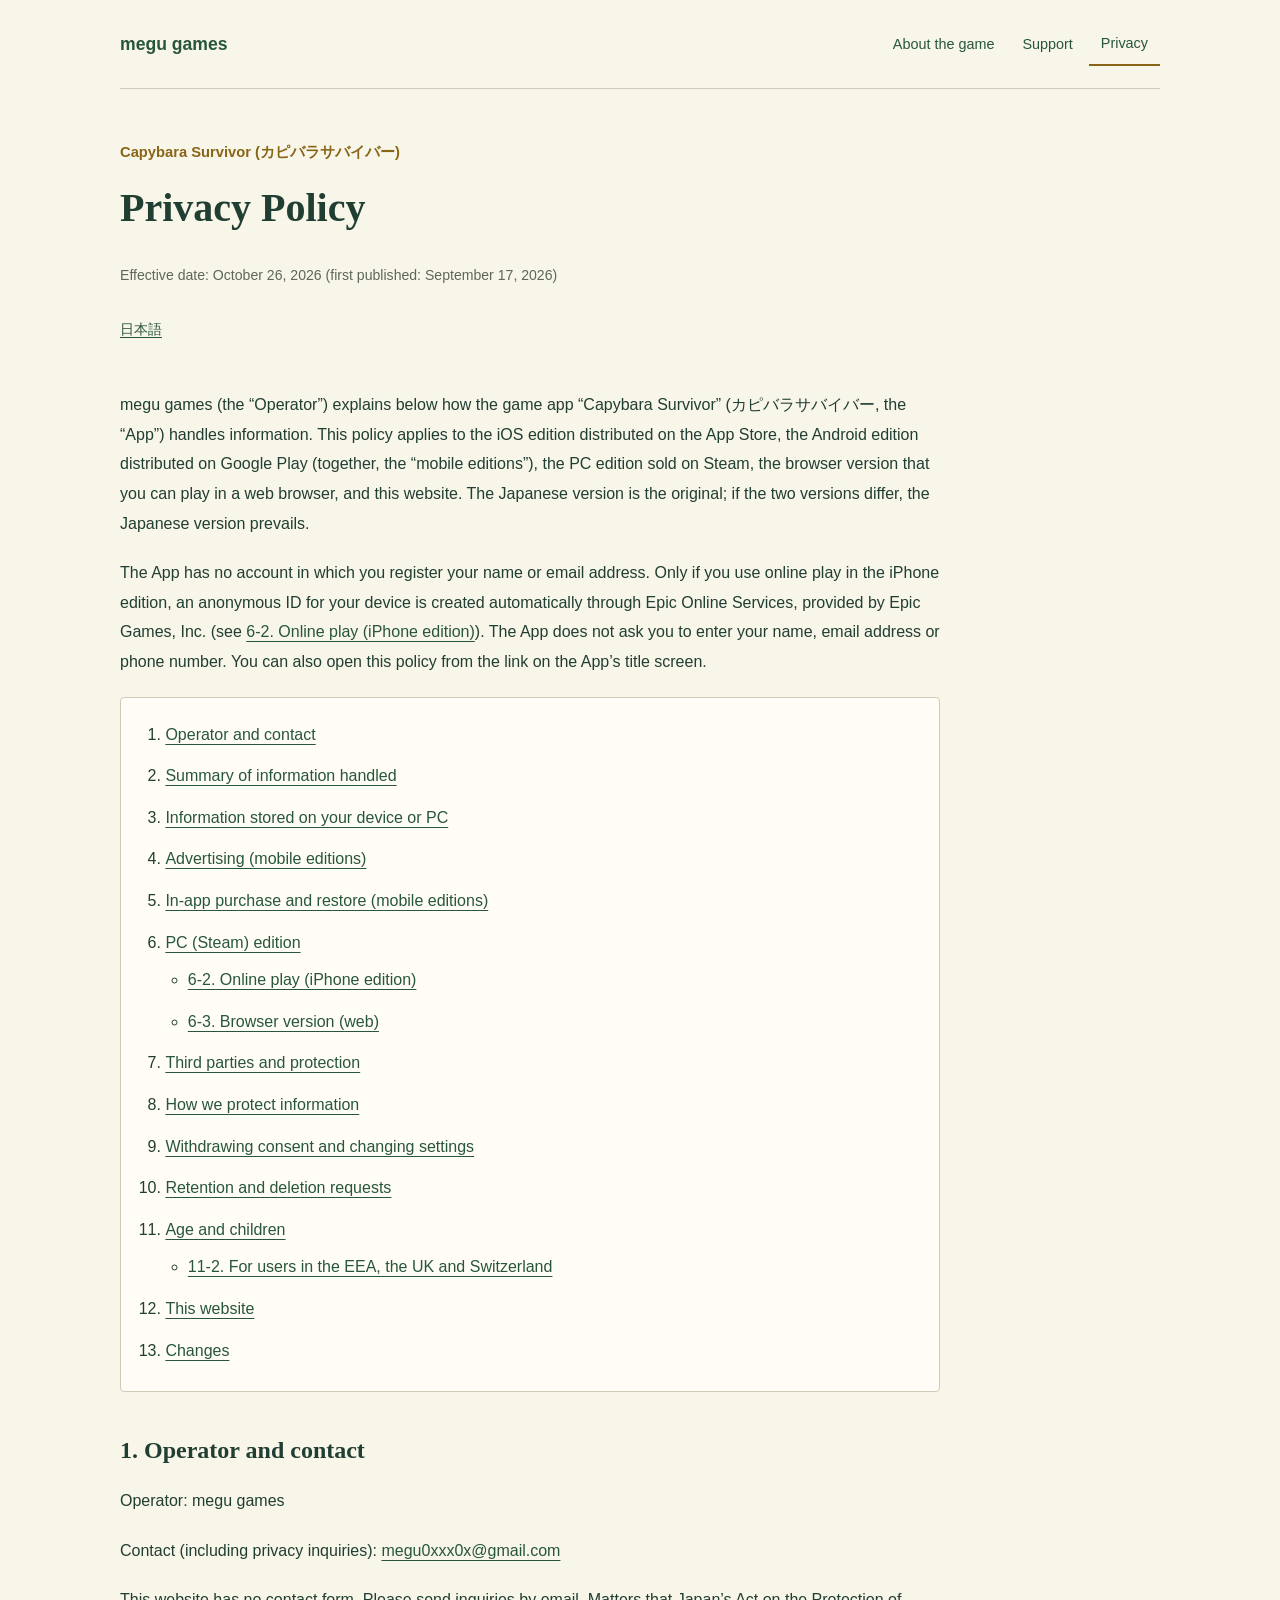
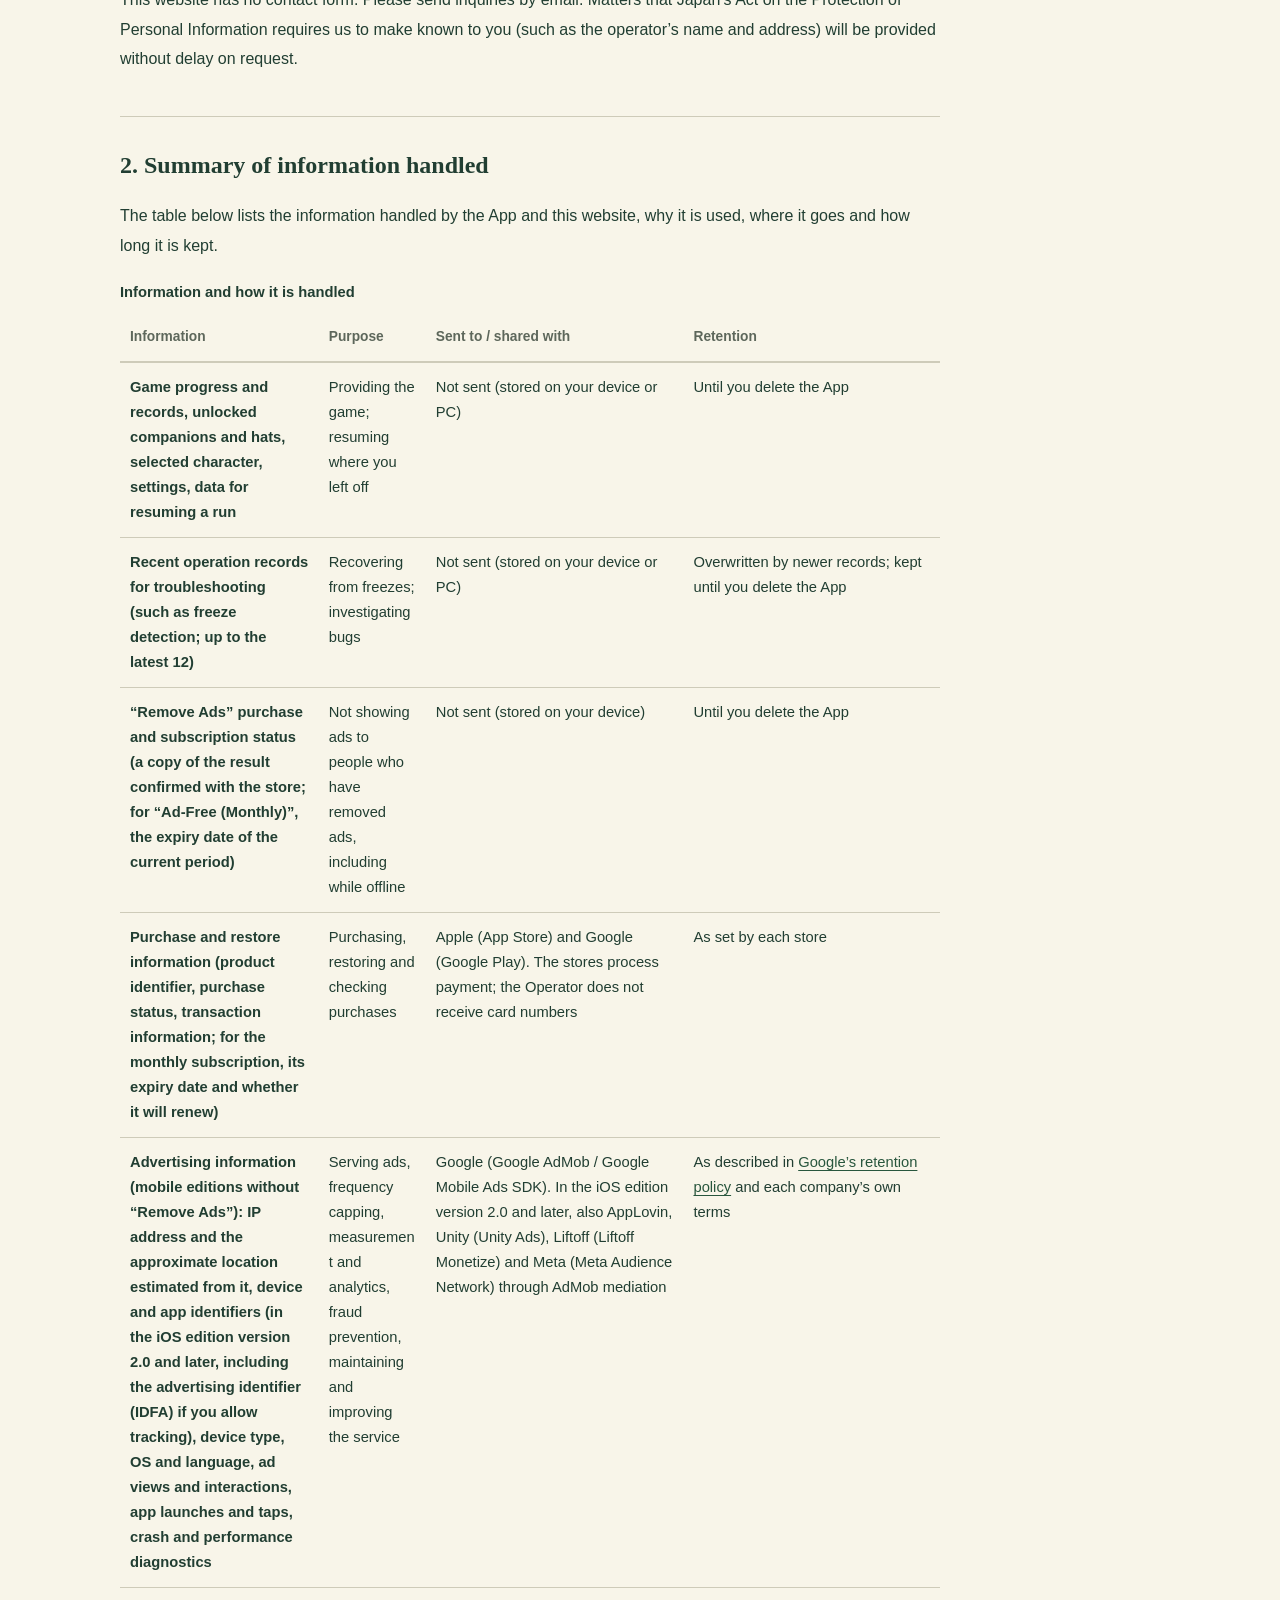
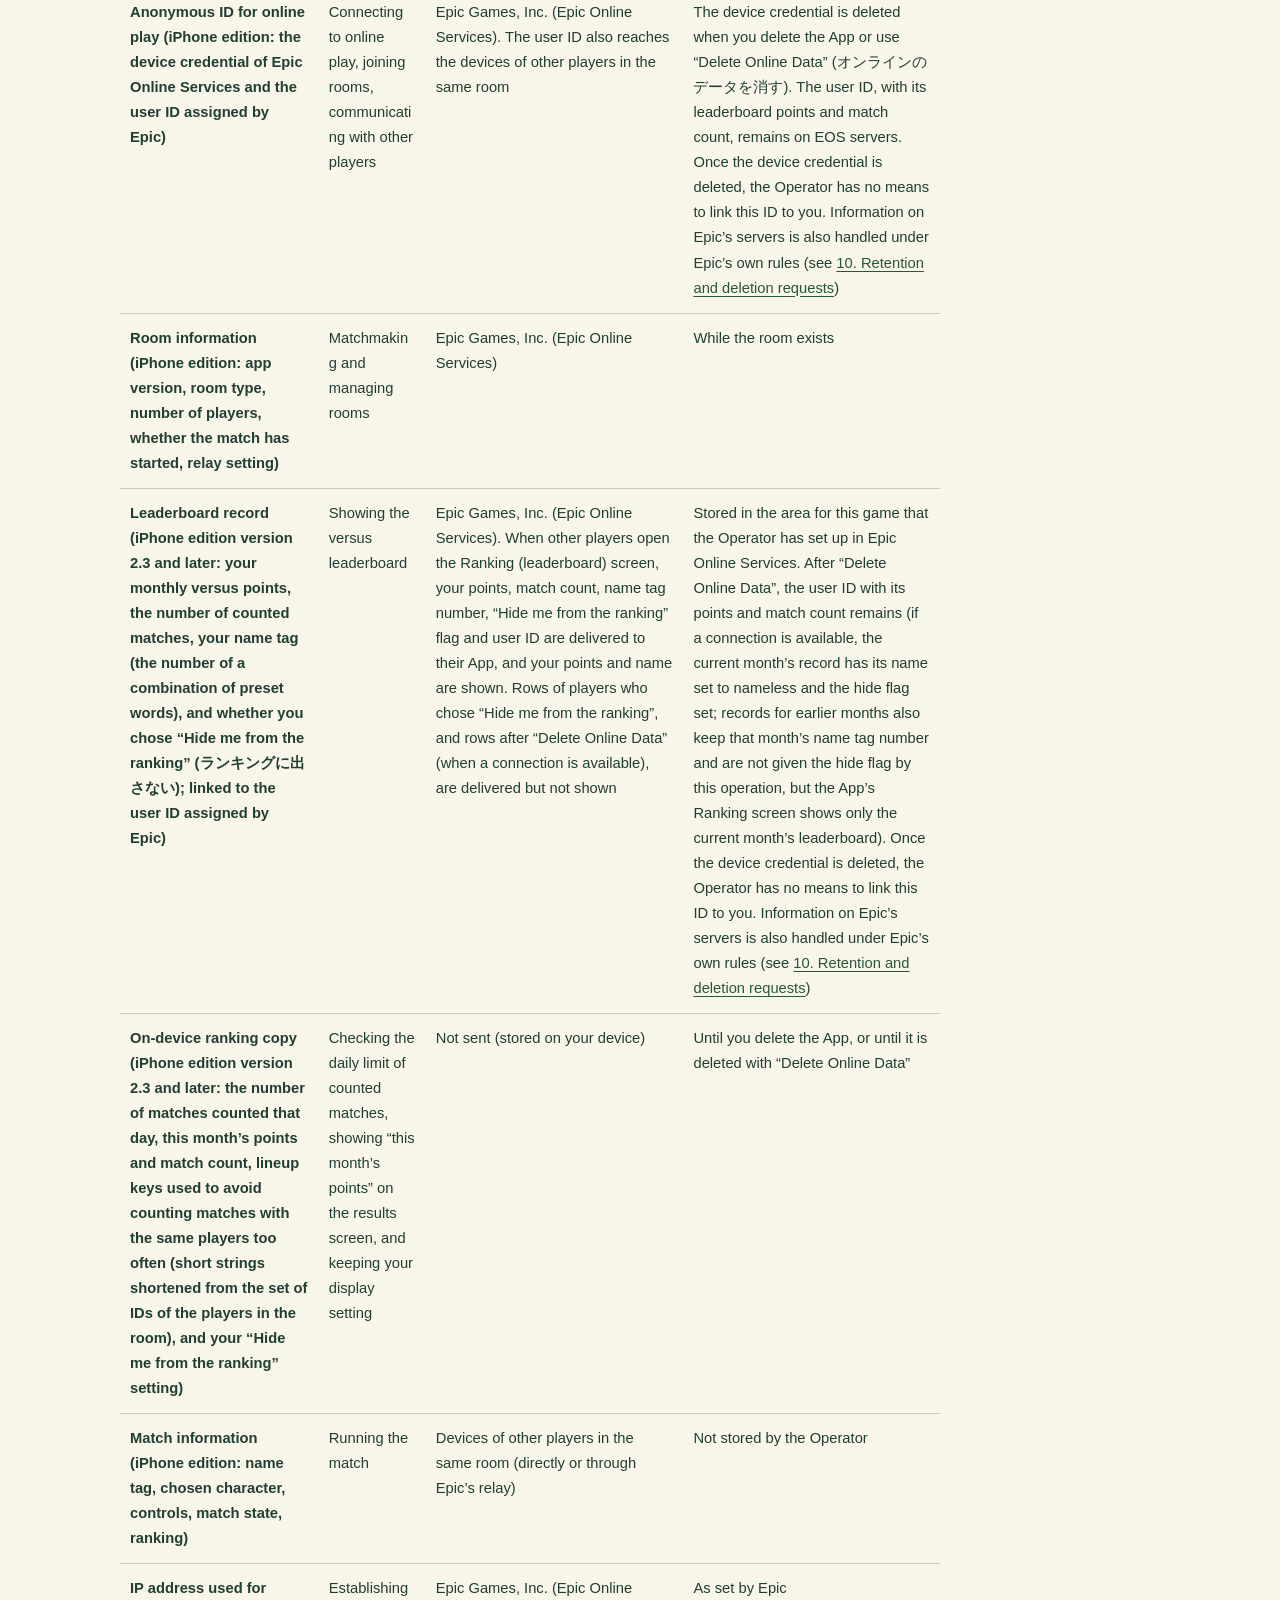
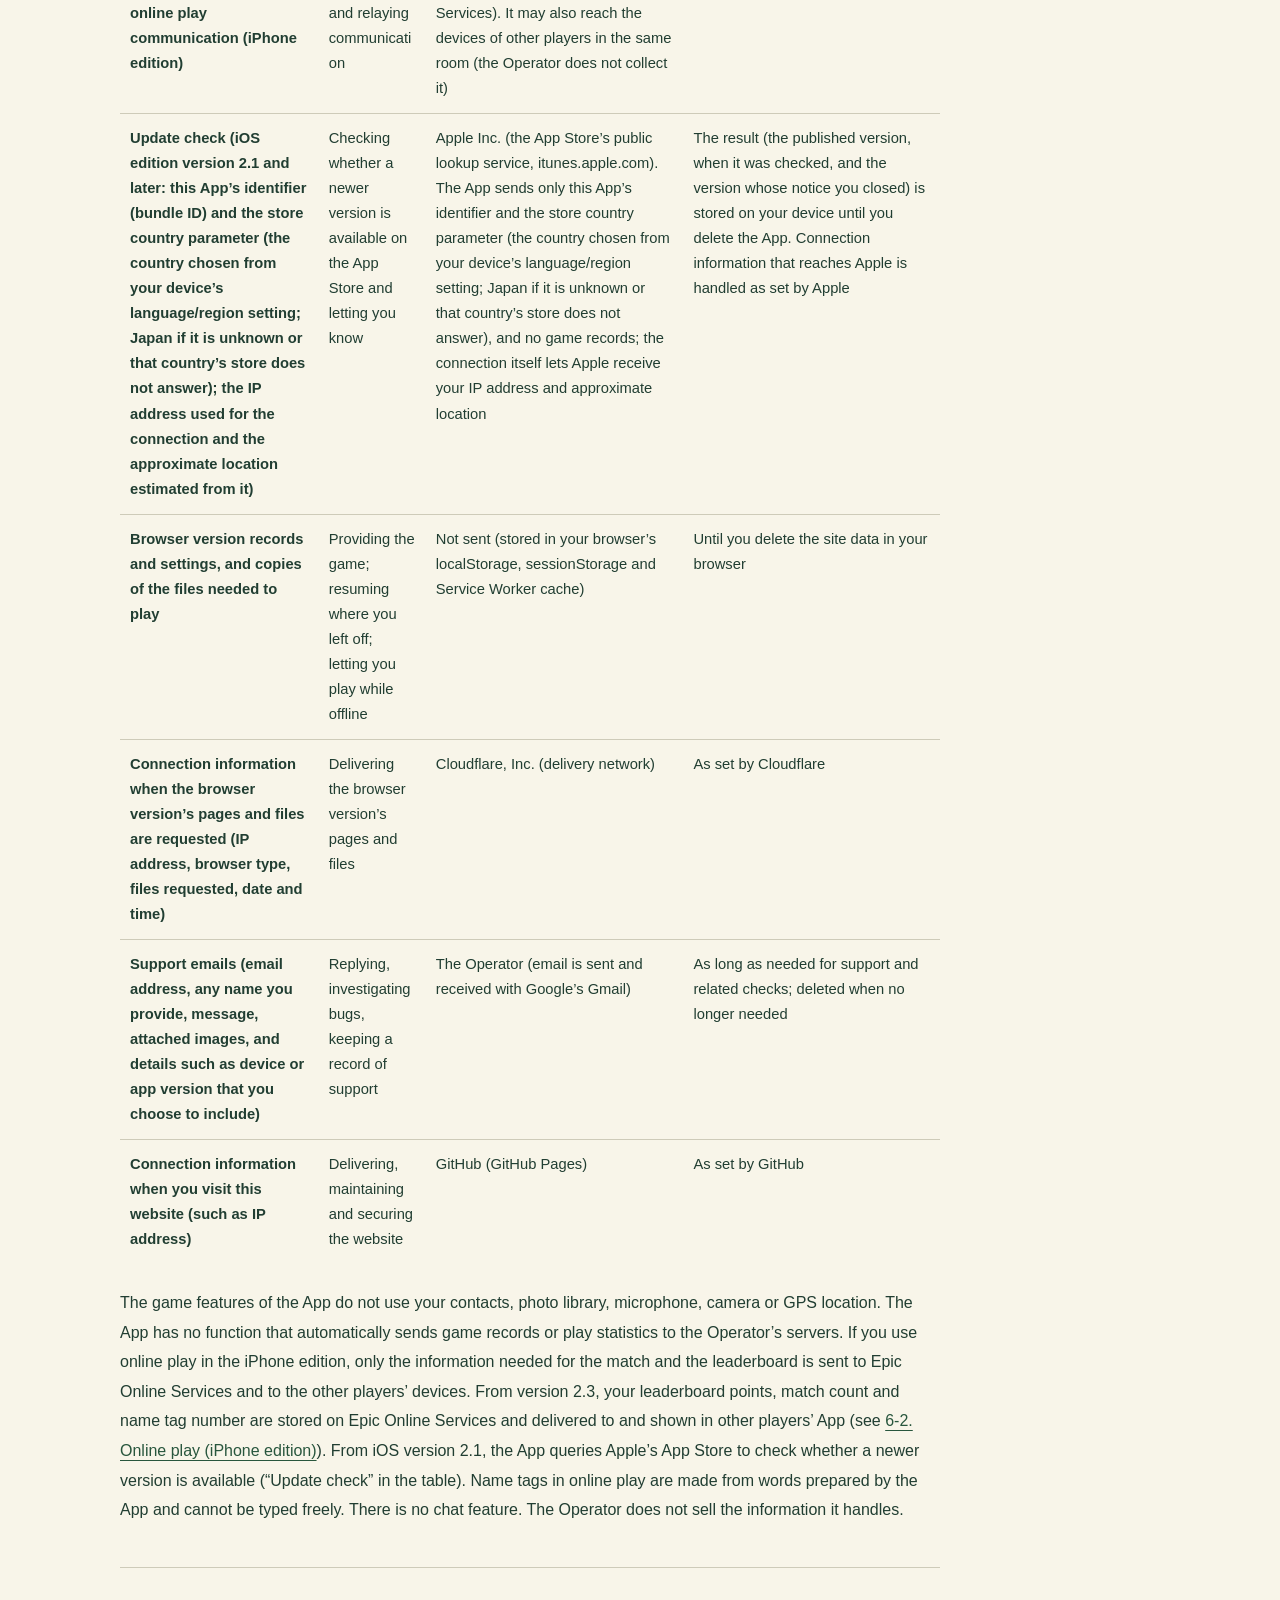
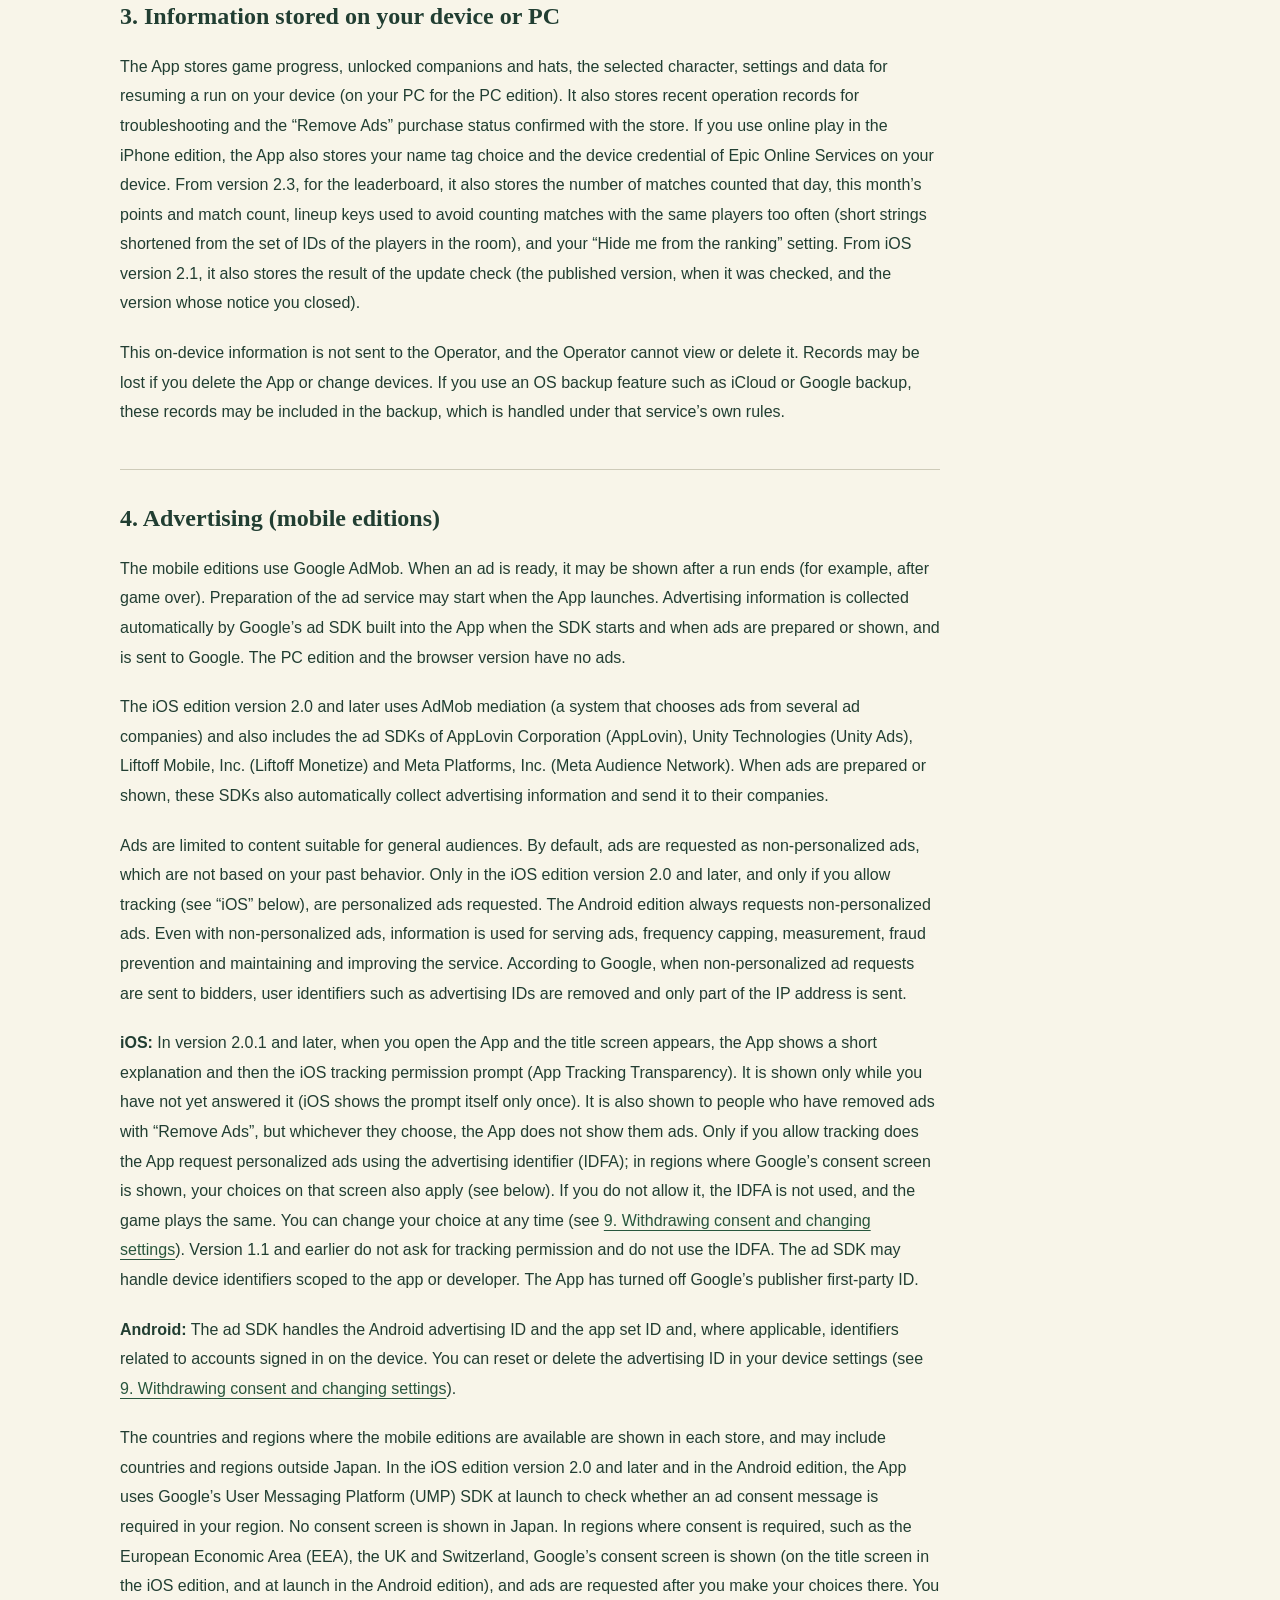
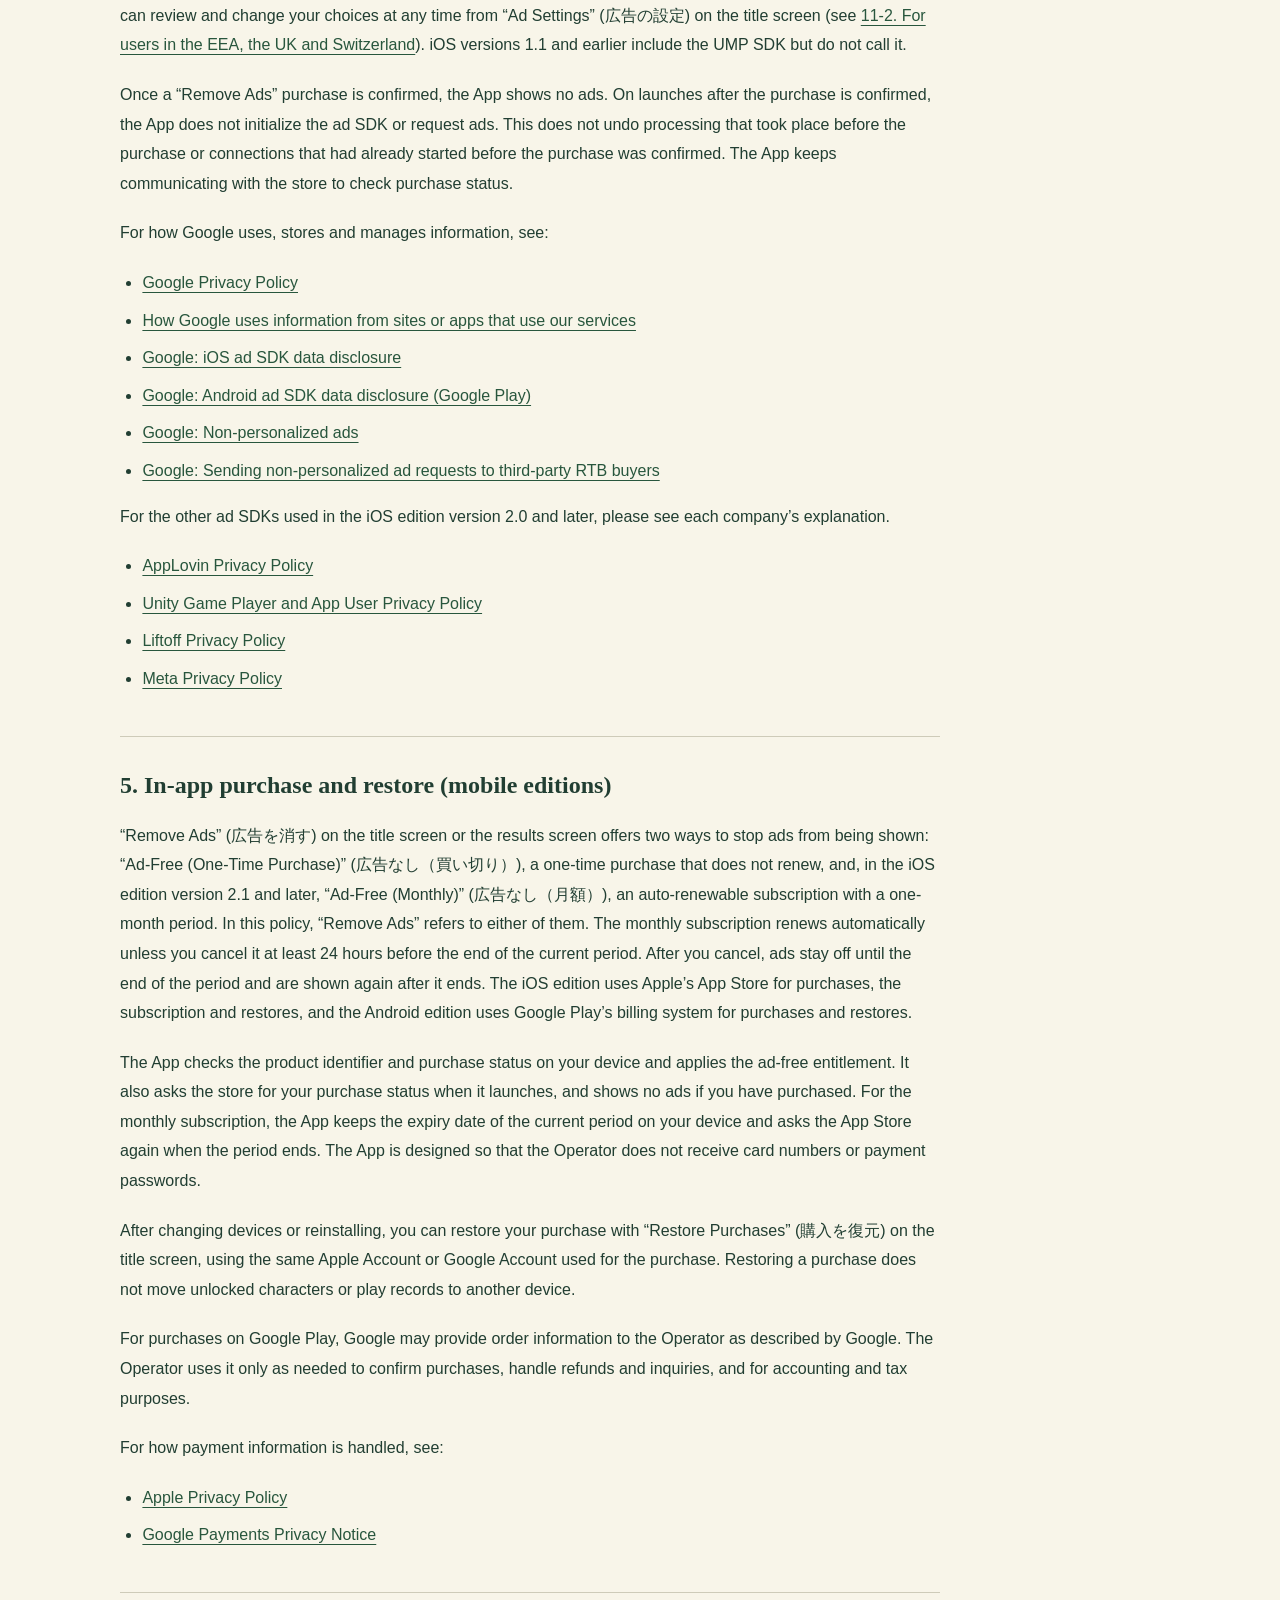
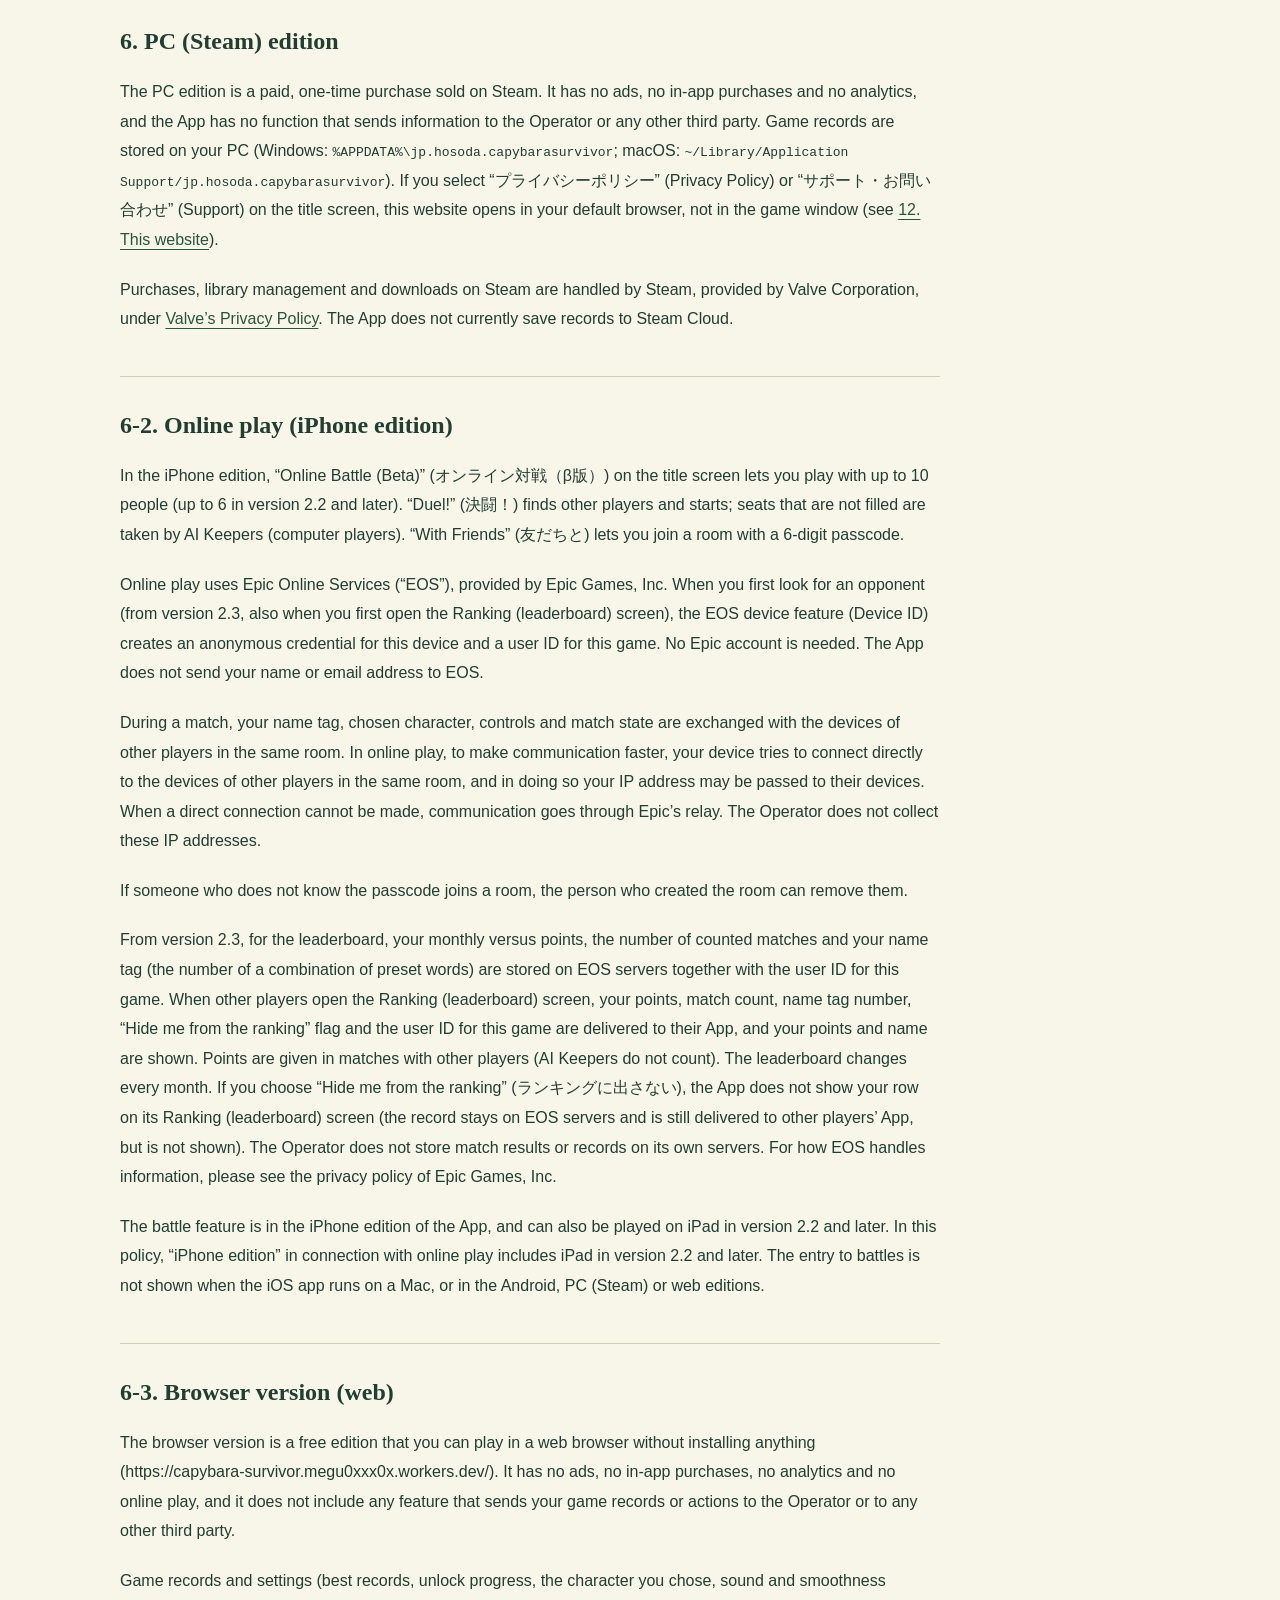
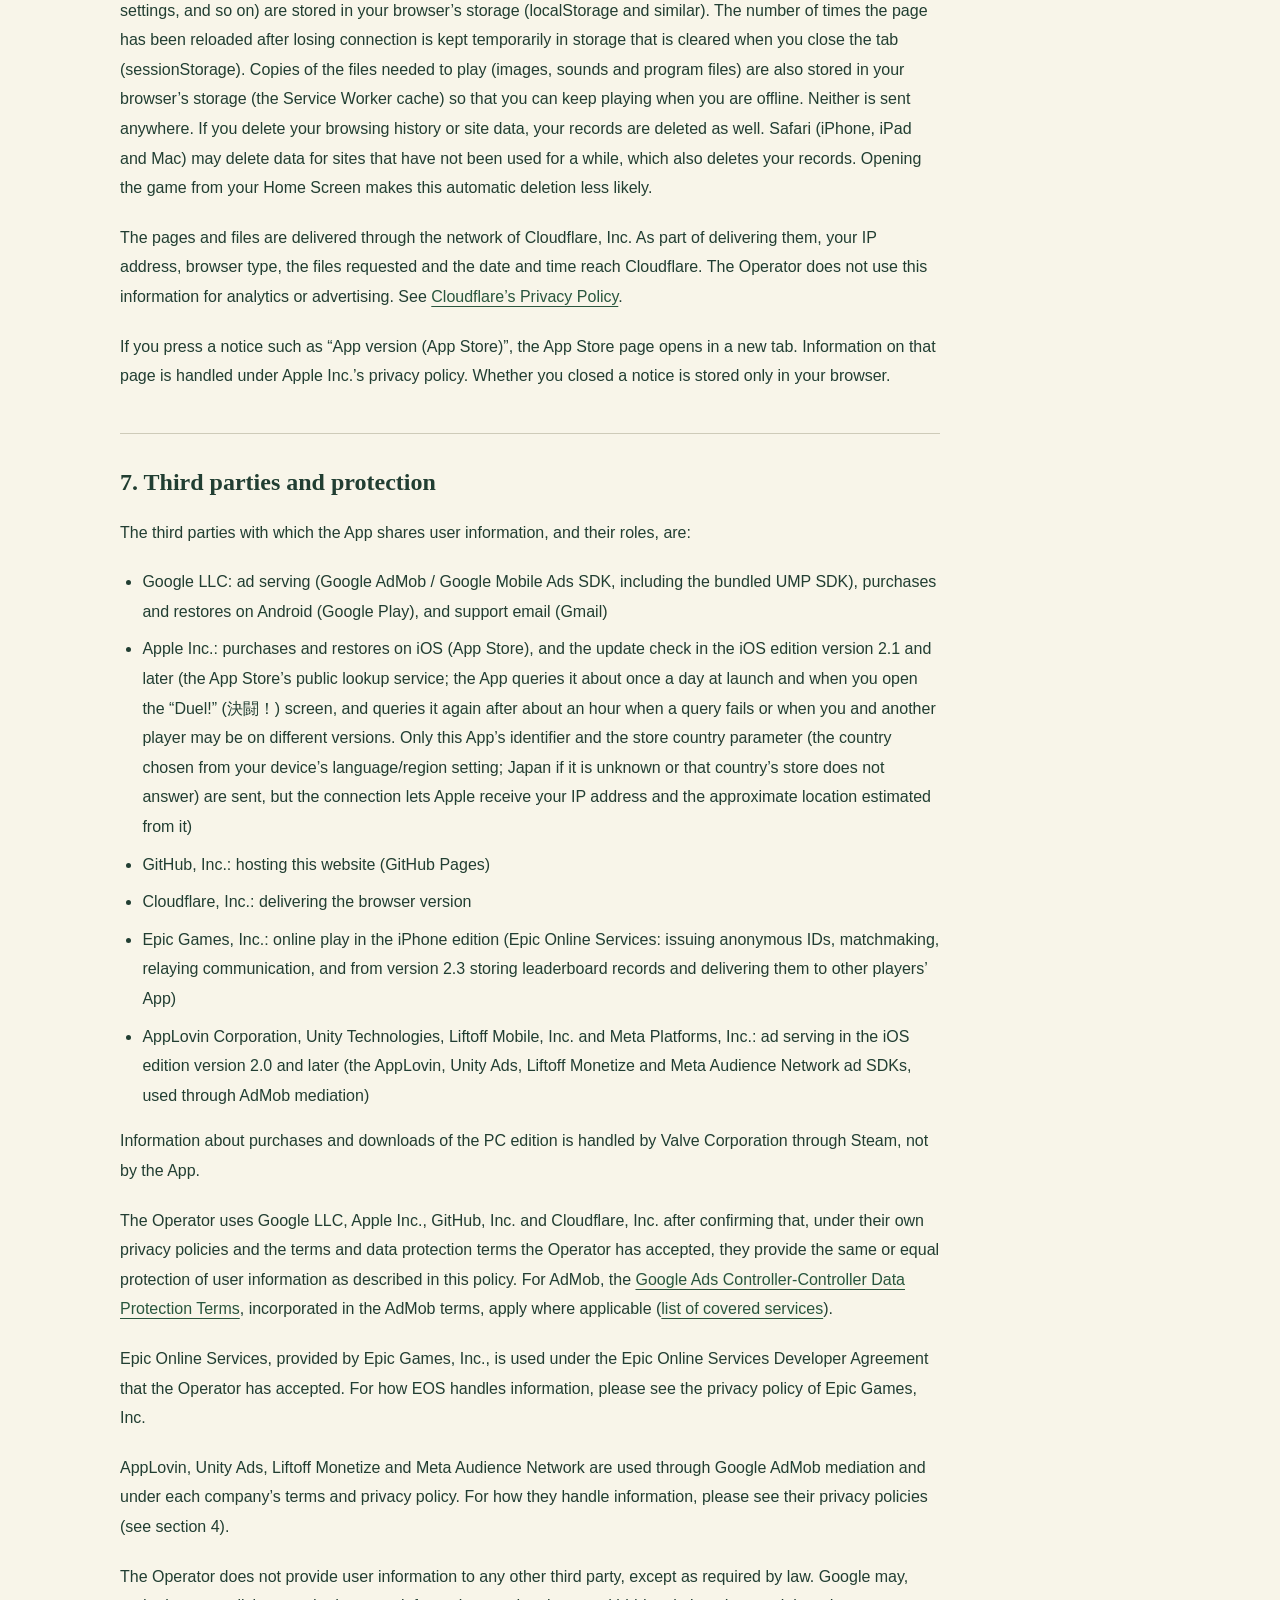
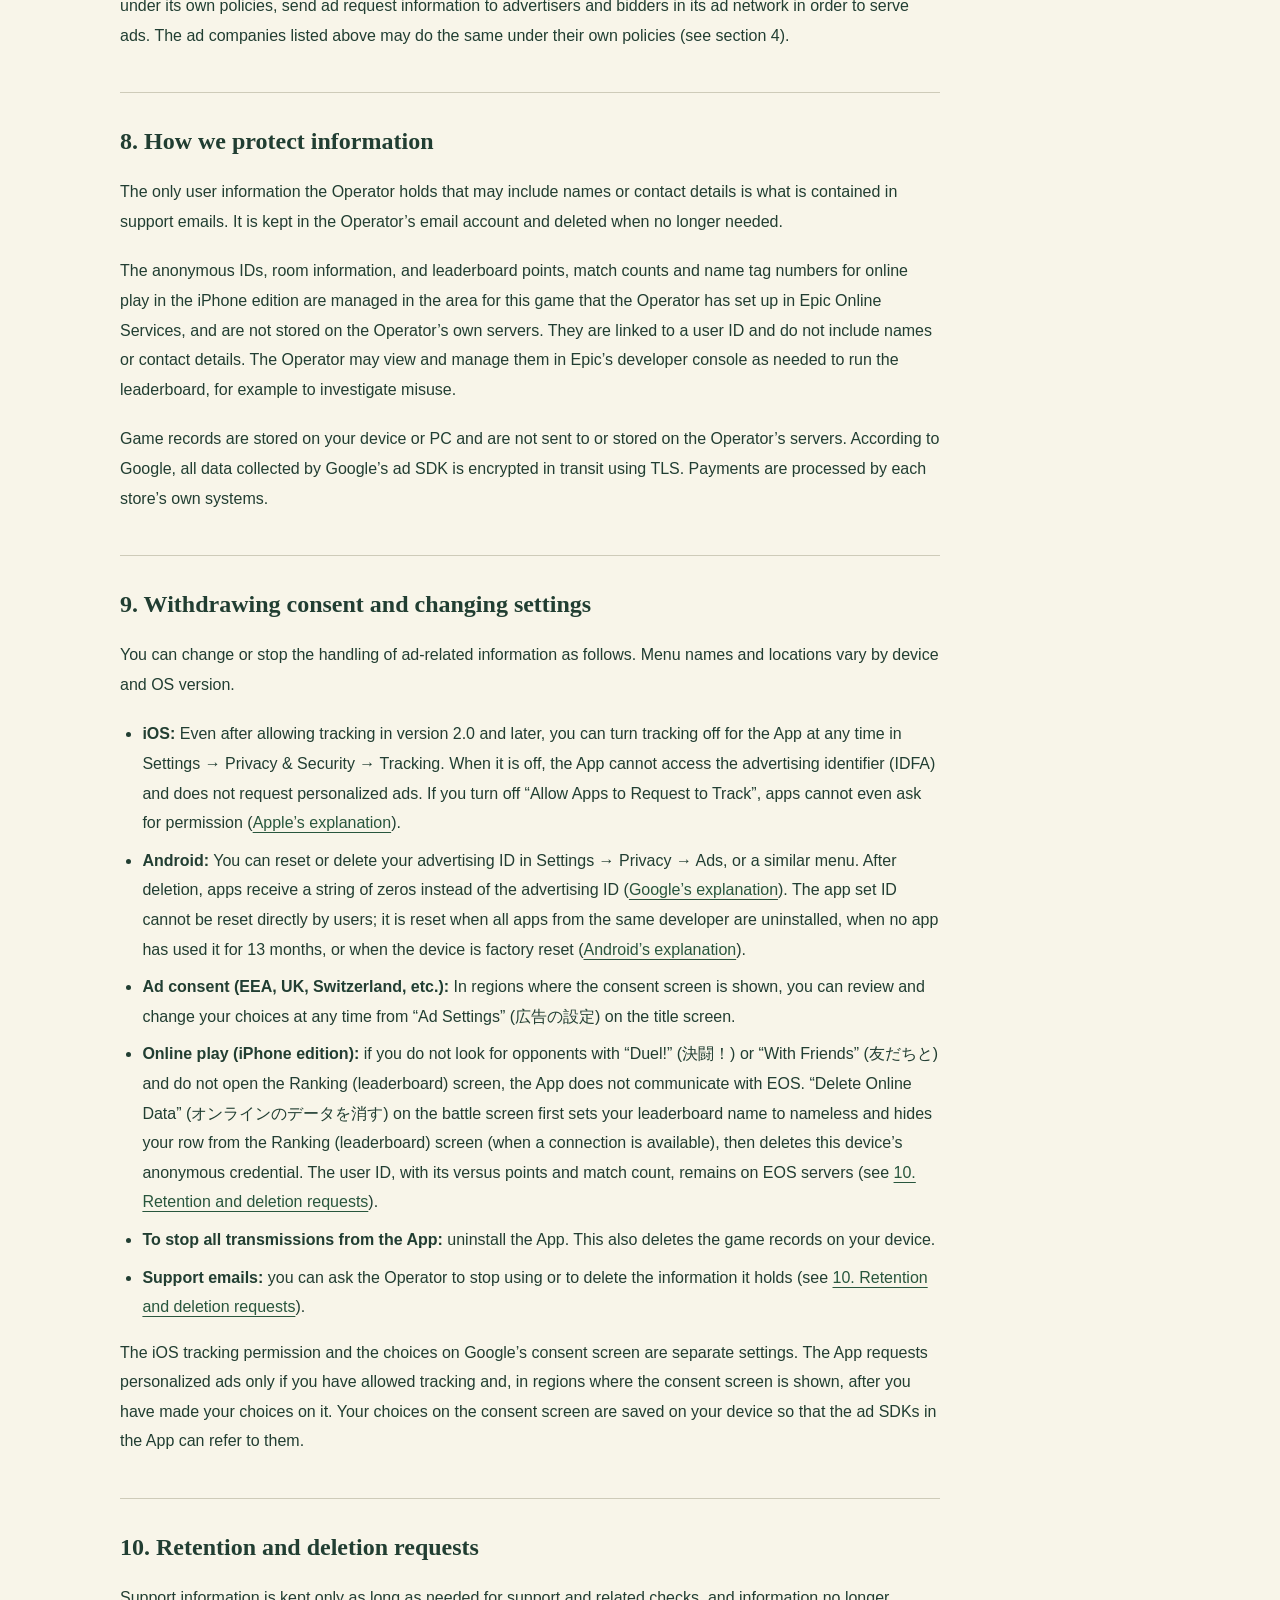
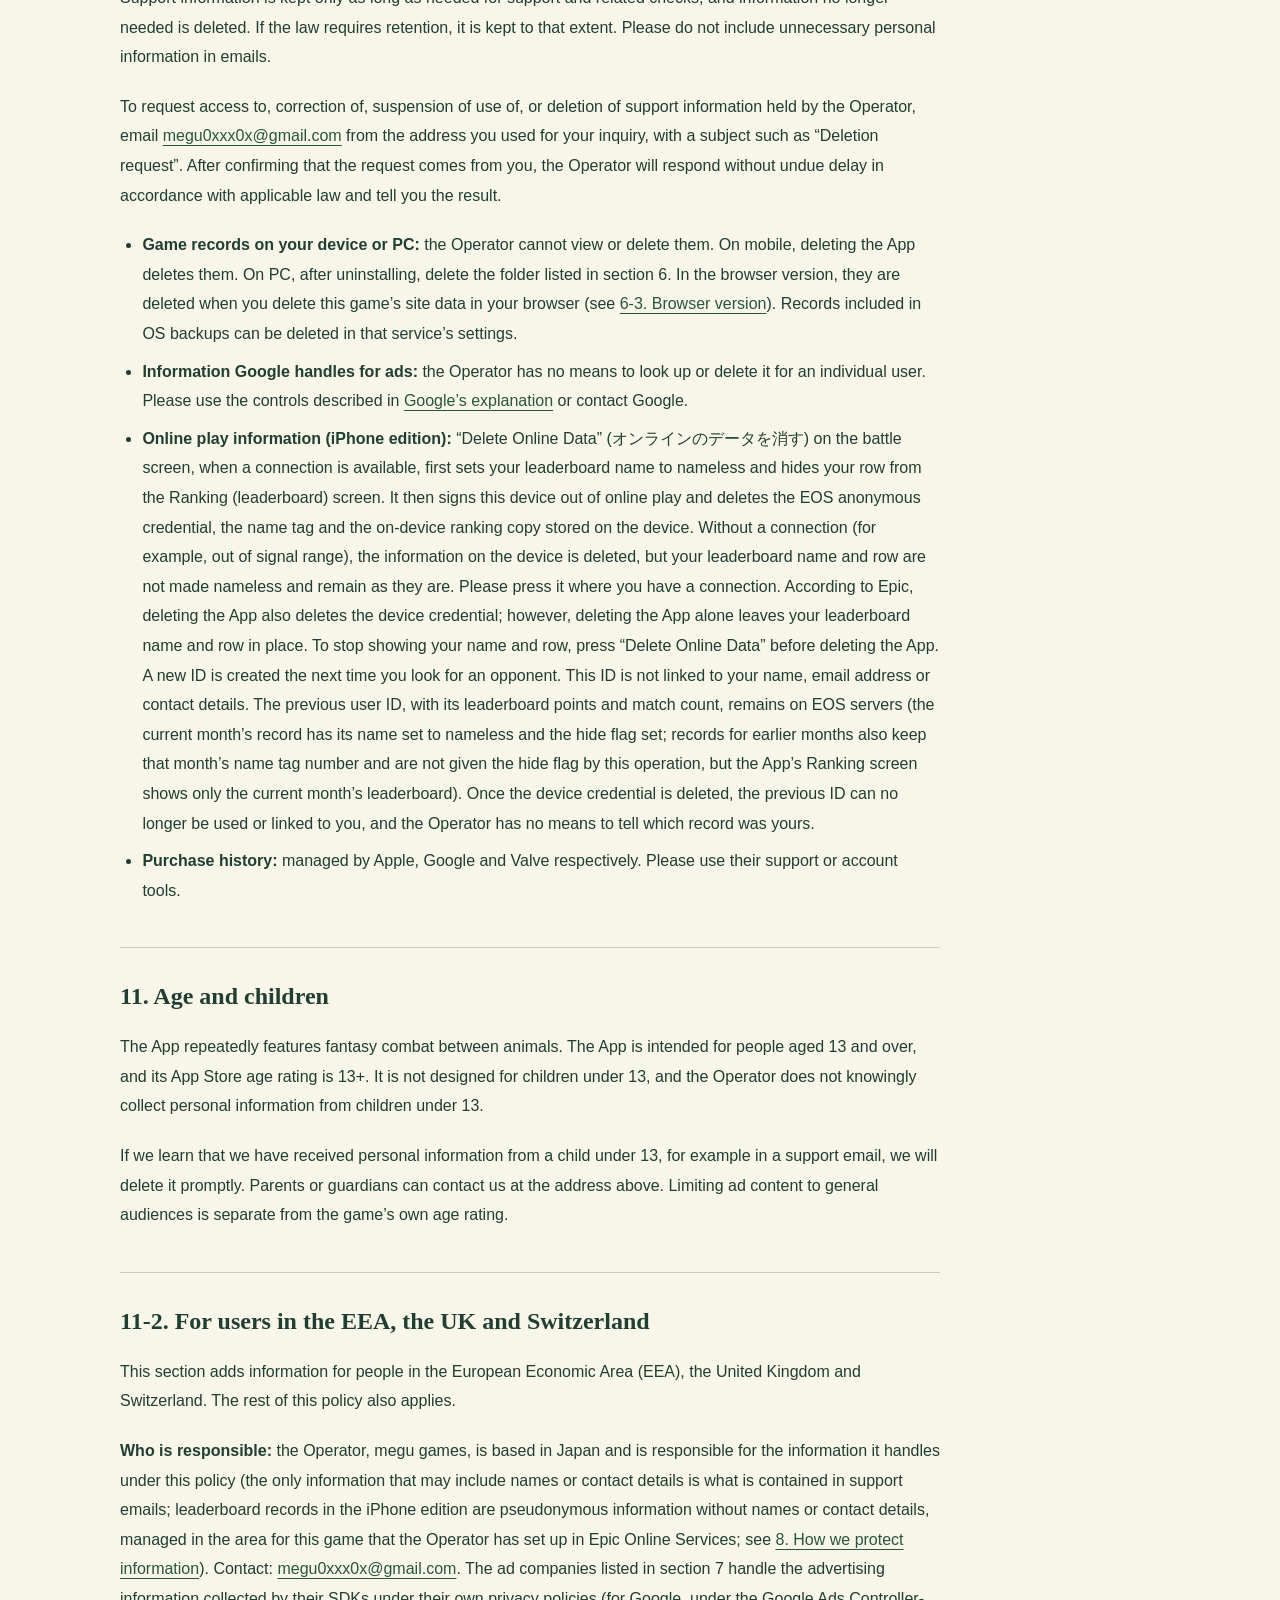
==== commit 026a29d6: "Privacy policy (ja/en): ranking table cells state the nameless/hidden step applies when a connection" ====
--- a/privacy.en.html
+++ b/privacy.en.html
@@ -25,7 +25,7 @@
 <tr><th scope="row">Advertising information (mobile editions without “Remove Ads”): IP address and the approximate location estimated from it, device and app identifiers (in the iOS edition version 2.0 and later, including the advertising identifier (IDFA) if you allow tracking), device type, OS and language, ad views and interactions, app launches and taps, crash and performance diagnostics</th><td data-label="Purpose">Serving ads, frequency capping, measurement and analytics, fraud prevention, maintaining and improving the service</td><td data-label="Sent to / shared with">Google (Google AdMob / Google Mobile Ads SDK). In the iOS edition version 2.0 and later, also AppLovin, Unity (Unity Ads), Liftoff (Liftoff Monetize) and Meta (Meta Audience Network) through AdMob mediation</td><td data-label="Retention">As described in <a href="https://policies.google.com/technologies/retention?hl=en">Google’s retention policy</a> and each company’s own terms</td></tr>
 <tr><th scope="row">Anonymous ID for online play (iPhone edition: the device credential of Epic Online Services and the user ID assigned by Epic)</th><td data-label="Purpose">Connecting to online play, joining rooms, communicating with other players</td><td data-label="Sent to / shared with">Epic Games, Inc. (Epic Online Services). The user ID also reaches the devices of other players in the same room</td><td data-label="Retention">The device credential is deleted when you delete the App or use “Delete Online Data” (オンラインのデータを消す). The user ID, with its leaderboard points and match count, remains on EOS servers. Once the device credential is deleted, the Operator has no means to link this ID to you. Information on Epic’s servers is also handled under Epic’s own rules (see <a href="#delete">10. Retention and deletion requests</a>)</td></tr>
 <tr><th scope="row">Room information (iPhone edition: app version, room type, number of players, whether the match has started, relay setting)</th><td data-label="Purpose">Matchmaking and managing rooms</td><td data-label="Sent to / shared with">Epic Games, Inc. (Epic Online Services)</td><td data-label="Retention">While the room exists</td></tr>
-<tr><th scope="row">Leaderboard record (iPhone edition version 2.3 and later: your monthly versus points, the number of counted matches, your name tag (the number of a combination of preset words), and whether you chose “Hide me from the ranking” (ランキングに出さない); linked to the user ID assigned by Epic)</th><td data-label="Purpose">Showing the versus leaderboard</td><td data-label="Sent to / shared with">Epic Games, Inc. (Epic Online Services). When other players open the Ranking (leaderboard) screen, your points, match count, name tag number, “Hide me from the ranking” flag and user ID are delivered to their App, and your points and name are shown. Rows of players who chose “Hide me from the ranking”, and rows after “Delete Online Data”, are delivered but not shown</td><td data-label="Retention">Stored in the area for this game that the Operator has set up in Epic Online Services. After “Delete Online Data”, the user ID with its points and match count remains (the current month’s record has its name set to nameless and the hide flag set; records for earlier months also keep that month’s name tag number and are not given the hide flag by this operation, but the App’s Ranking screen shows only the current month’s leaderboard). Once the device credential is deleted, the Operator has no means to link this ID to you. Information on Epic’s servers is also handled under Epic’s own rules (see <a href="#delete">10. Retention and deletion requests</a>)</td></tr>
+<tr><th scope="row">Leaderboard record (iPhone edition version 2.3 and later: your monthly versus points, the number of counted matches, your name tag (the number of a combination of preset words), and whether you chose “Hide me from the ranking” (ランキングに出さない); linked to the user ID assigned by Epic)</th><td data-label="Purpose">Showing the versus leaderboard</td><td data-label="Sent to / shared with">Epic Games, Inc. (Epic Online Services). When other players open the Ranking (leaderboard) screen, your points, match count, name tag number, “Hide me from the ranking” flag and user ID are delivered to their App, and your points and name are shown. Rows of players who chose “Hide me from the ranking”, and rows after “Delete Online Data” (when a connection is available), are delivered but not shown</td><td data-label="Retention">Stored in the area for this game that the Operator has set up in Epic Online Services. After “Delete Online Data”, the user ID with its points and match count remains (if a connection is available, the current month’s record has its name set to nameless and the hide flag set; records for earlier months also keep that month’s name tag number and are not given the hide flag by this operation, but the App’s Ranking screen shows only the current month’s leaderboard). Once the device credential is deleted, the Operator has no means to link this ID to you. Information on Epic’s servers is also handled under Epic’s own rules (see <a href="#delete">10. Retention and deletion requests</a>)</td></tr>
 <tr><th scope="row">On-device ranking copy (iPhone edition version 2.3 and later: the number of matches counted that day, this month’s points and match count, lineup keys used to avoid counting matches with the same players too often (short strings shortened from the set of IDs of the players in the room), and your “Hide me from the ranking” setting)</th><td data-label="Purpose">Checking the daily limit of counted matches, showing “this month’s points” on the results screen, and keeping your display setting</td><td data-label="Sent to / shared with">Not sent (stored on your device)</td><td data-label="Retention">Until you delete the App, or until it is deleted with “Delete Online Data”</td></tr>
 <tr><th scope="row">Match information (iPhone edition: name tag, chosen character, controls, match state, ranking)</th><td data-label="Purpose">Running the match</td><td data-label="Sent to / shared with">Devices of other players in the same room (directly or through Epic’s relay)</td><td data-label="Retention">Not stored by the Operator</td></tr>
 <tr><th scope="row">IP address used for online play communication (iPhone edition)</th><td data-label="Purpose">Establishing and relaying communication</td><td data-label="Sent to / shared with">Epic Games, Inc. (Epic Online Services). It may also reach the devices of other players in the same room (the Operator does not collect it)</td><td data-label="Retention">As set by Epic</td></tr>
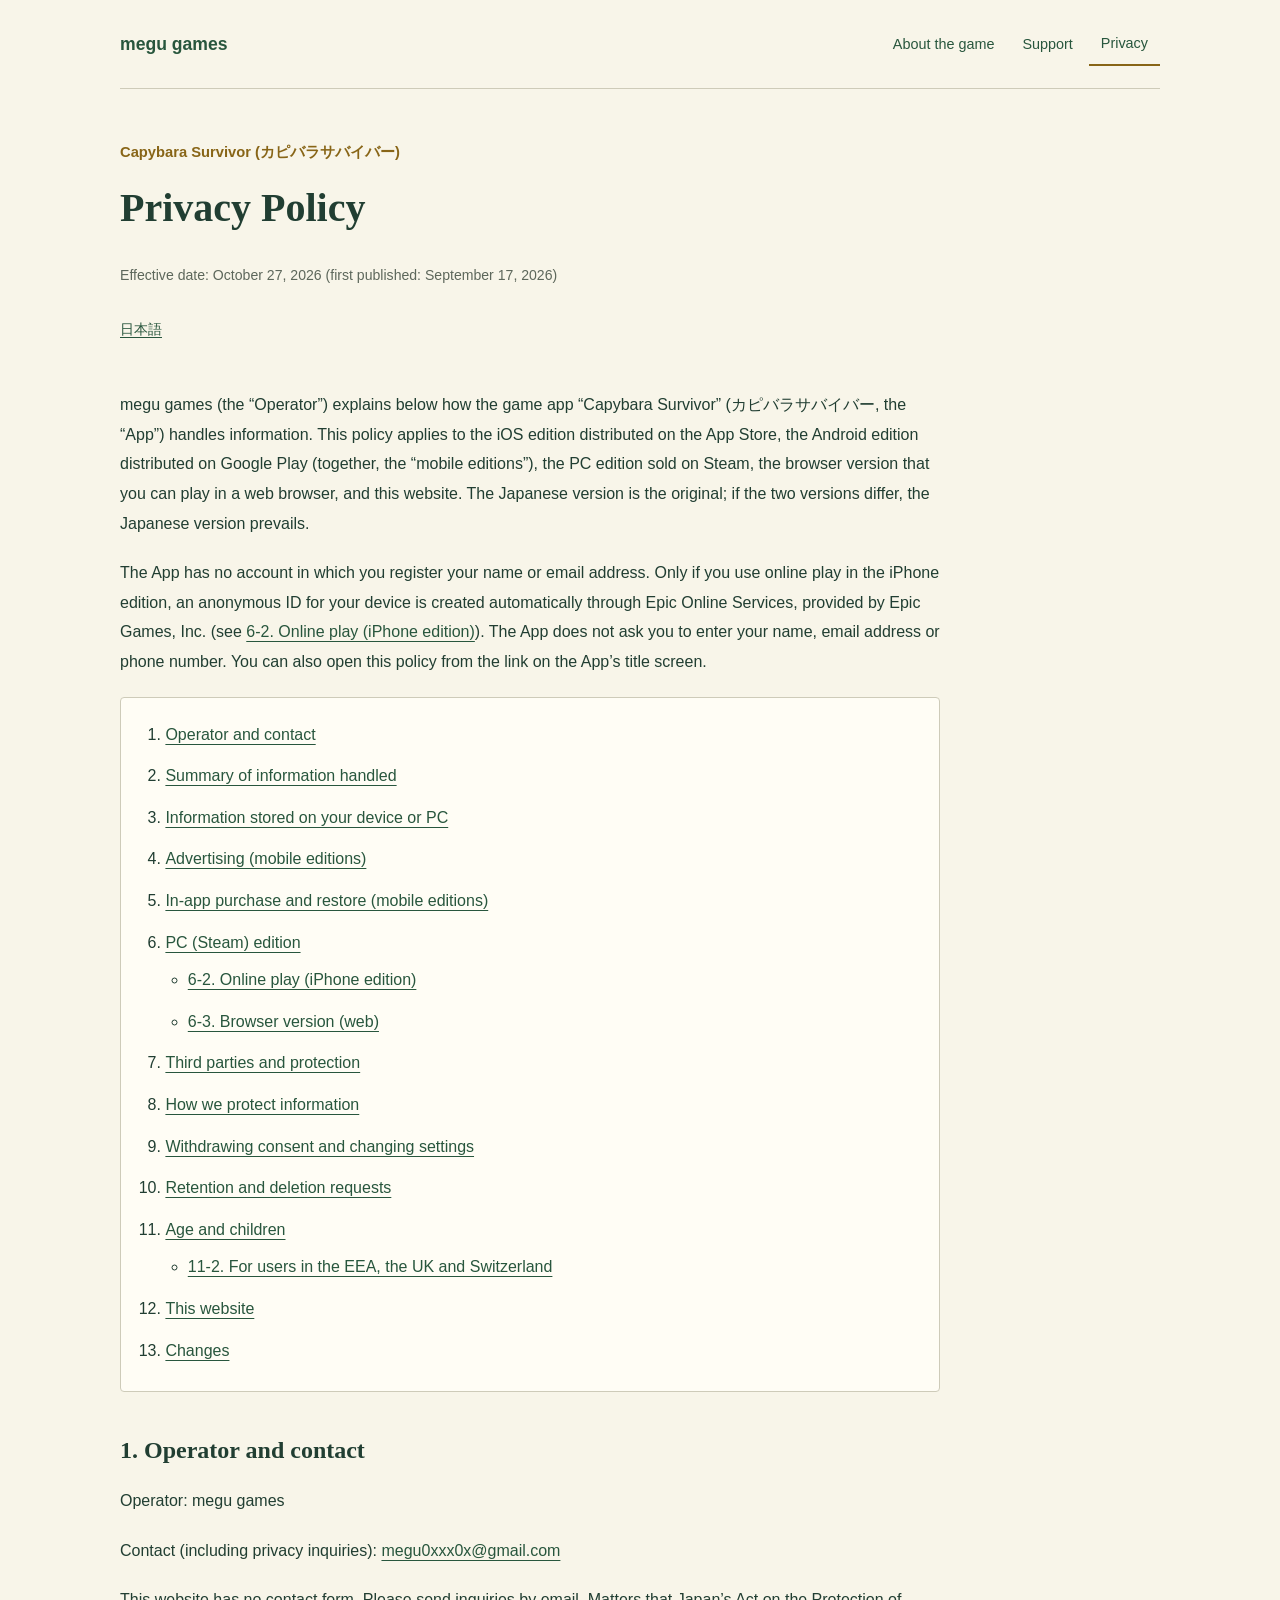
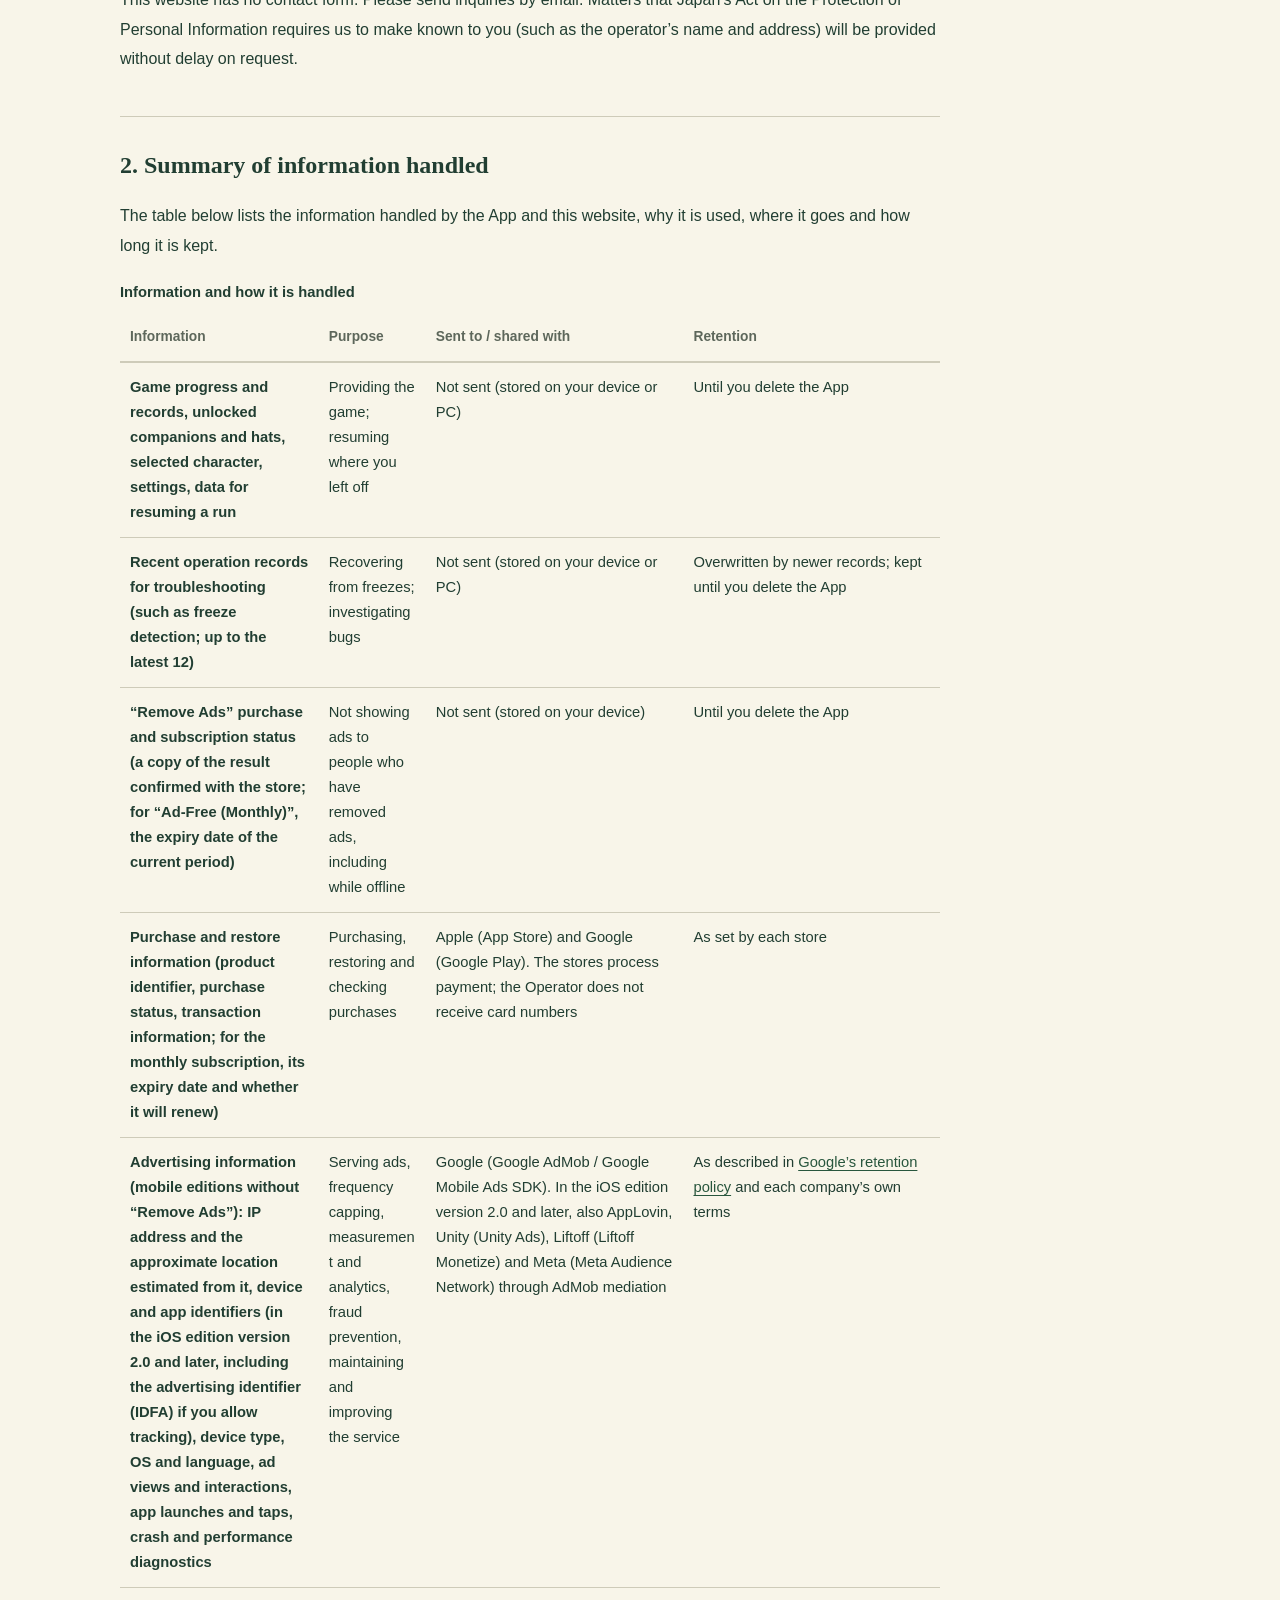
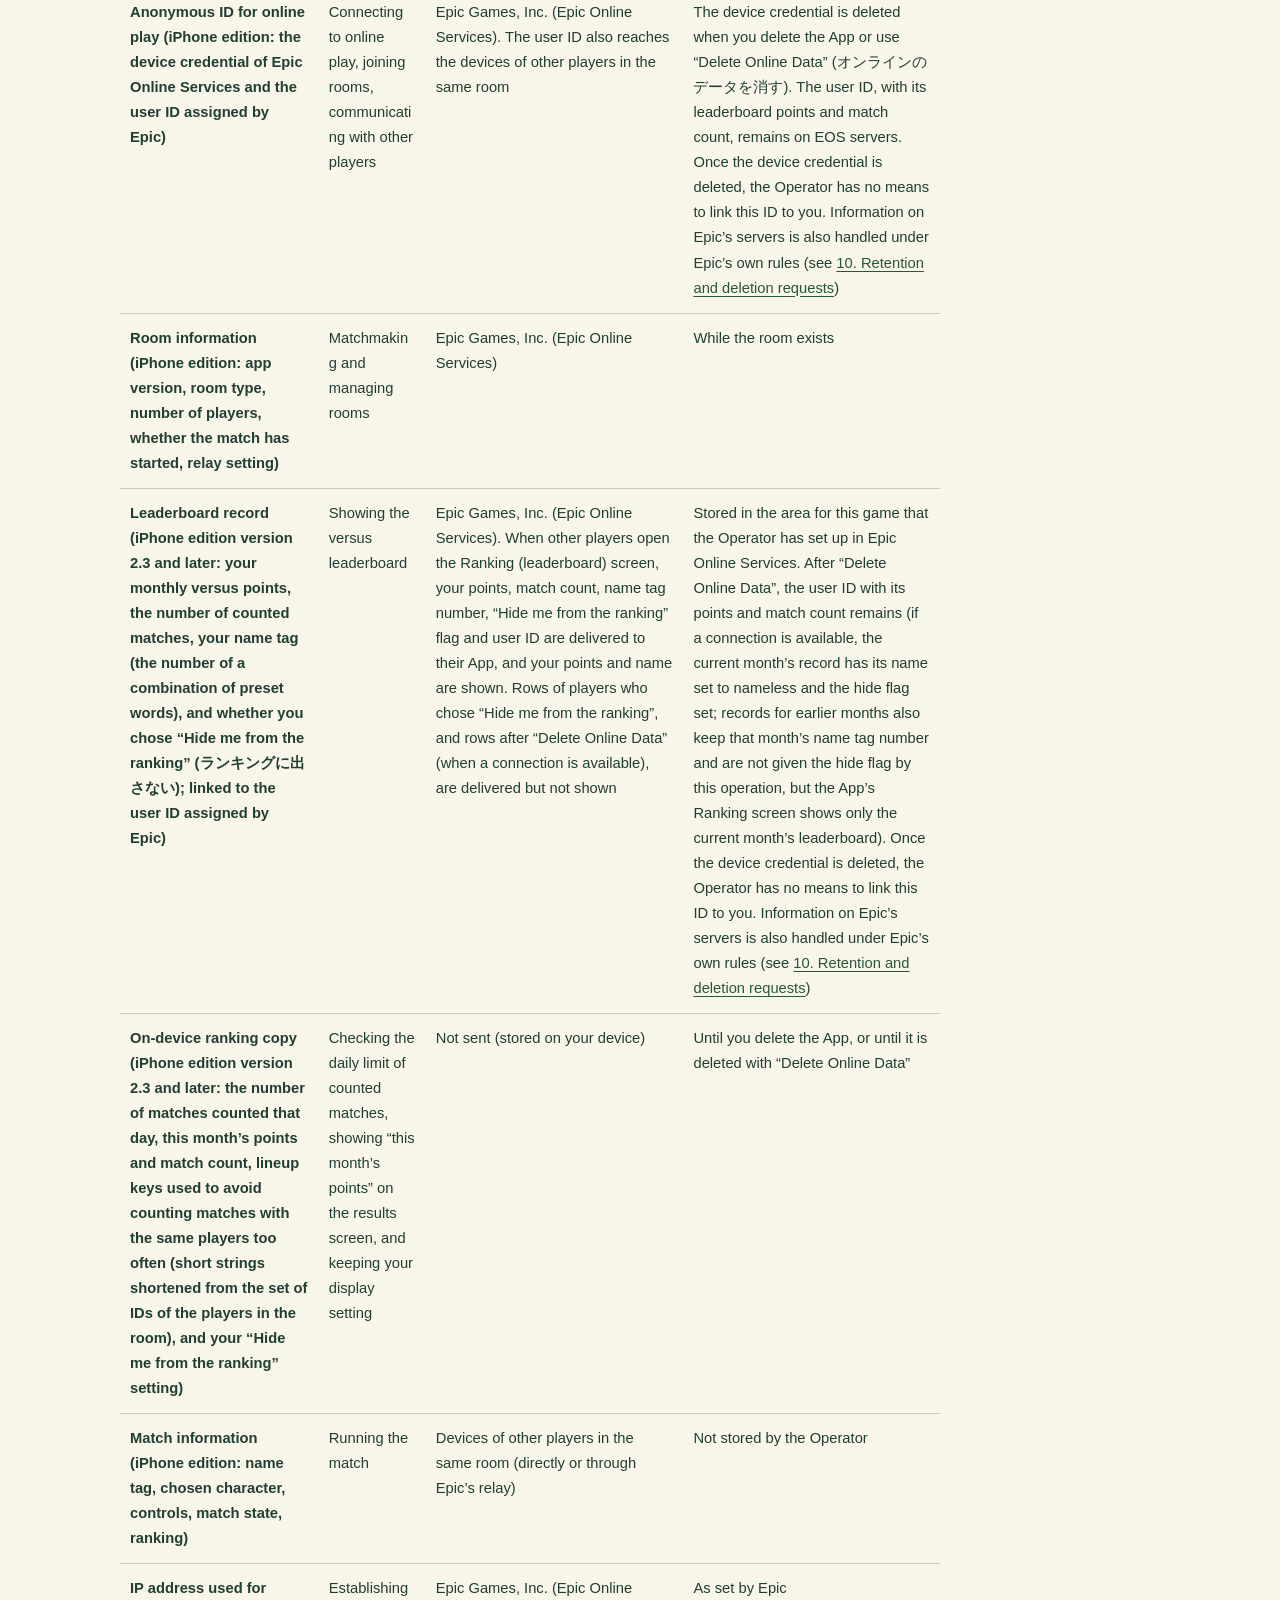
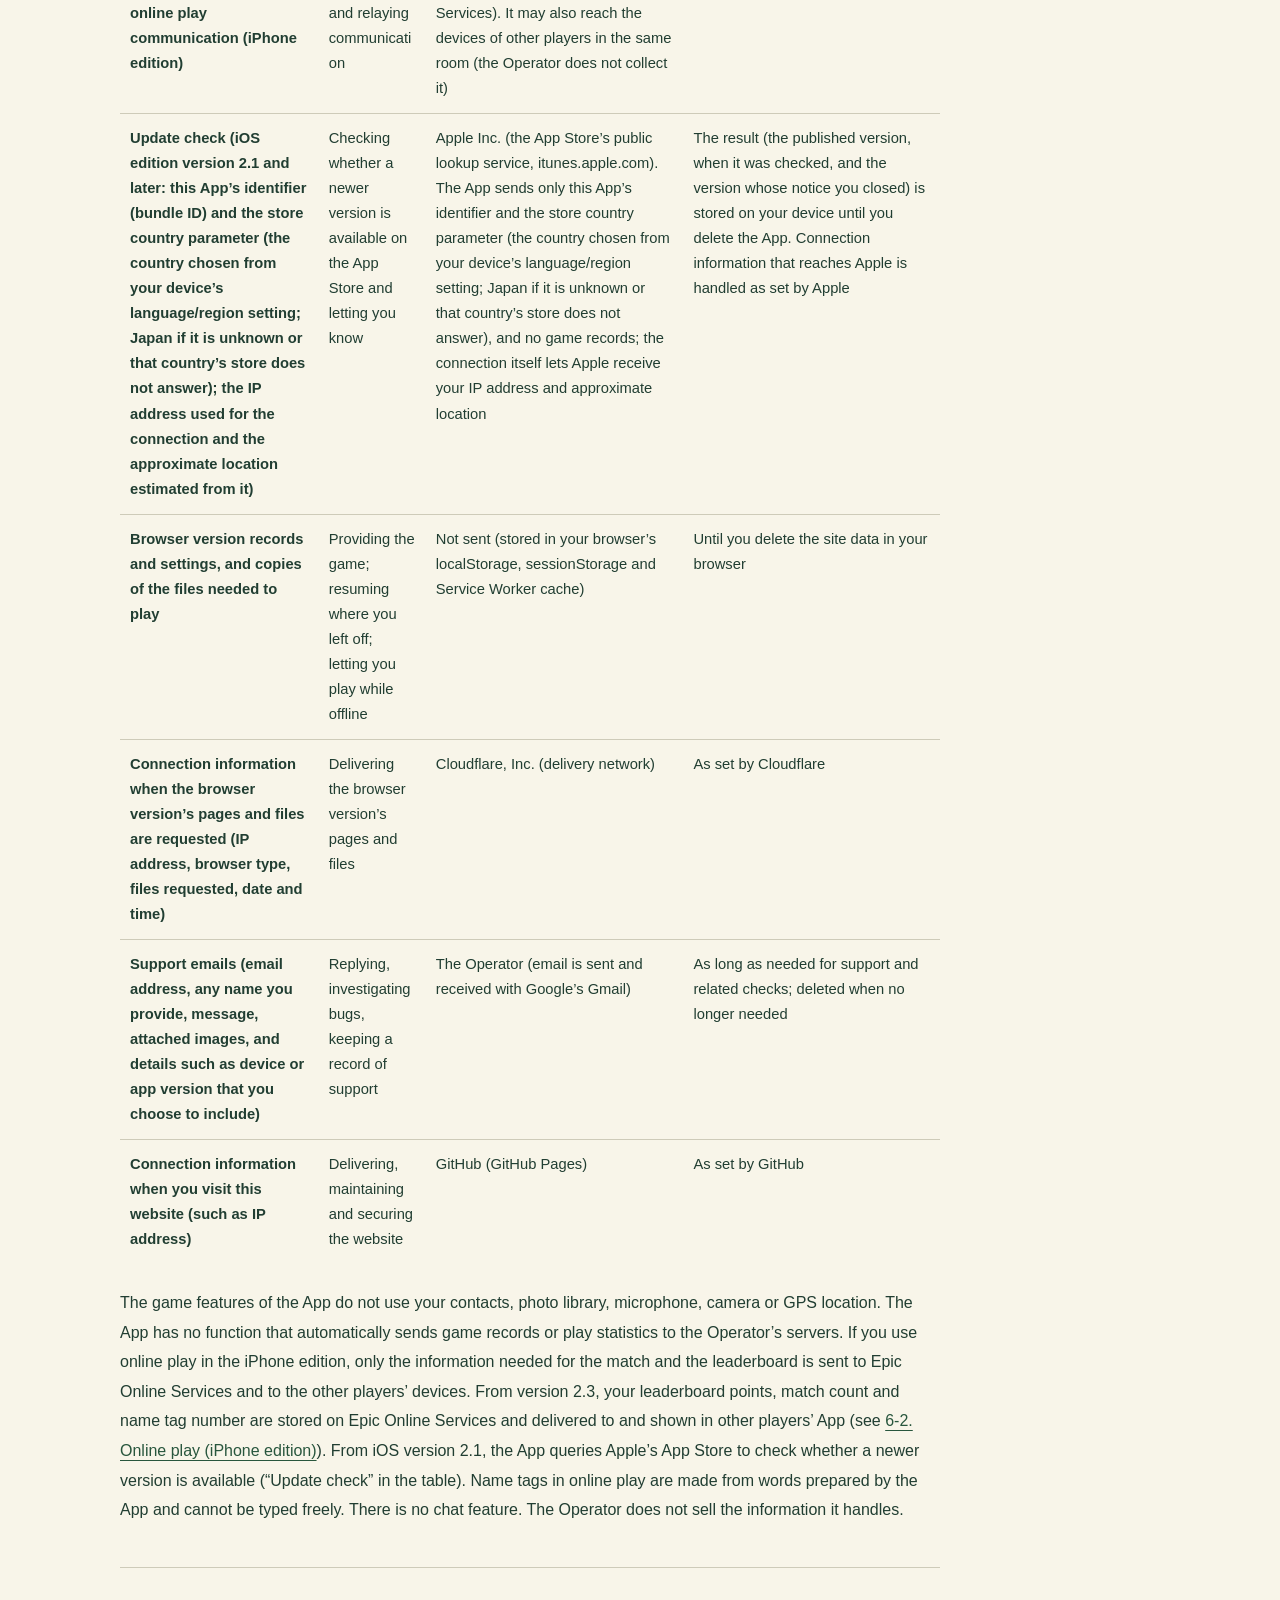
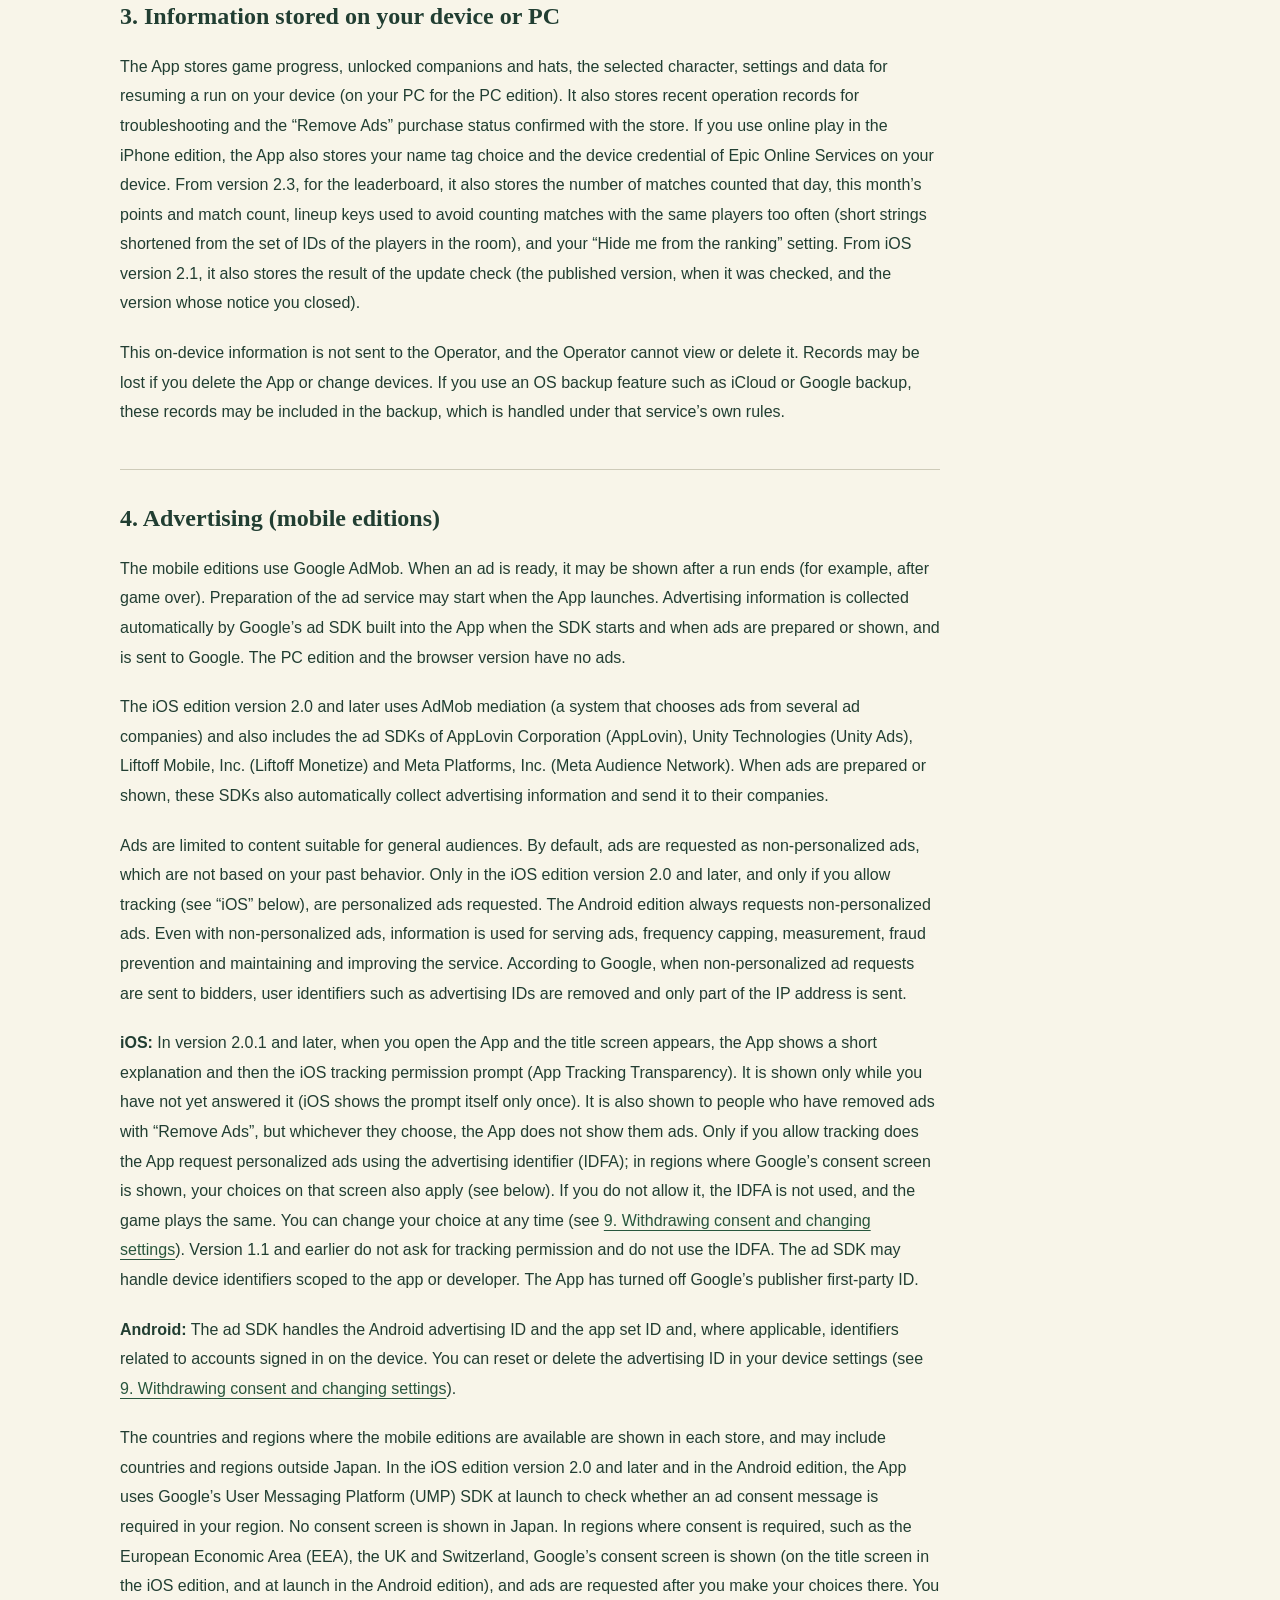
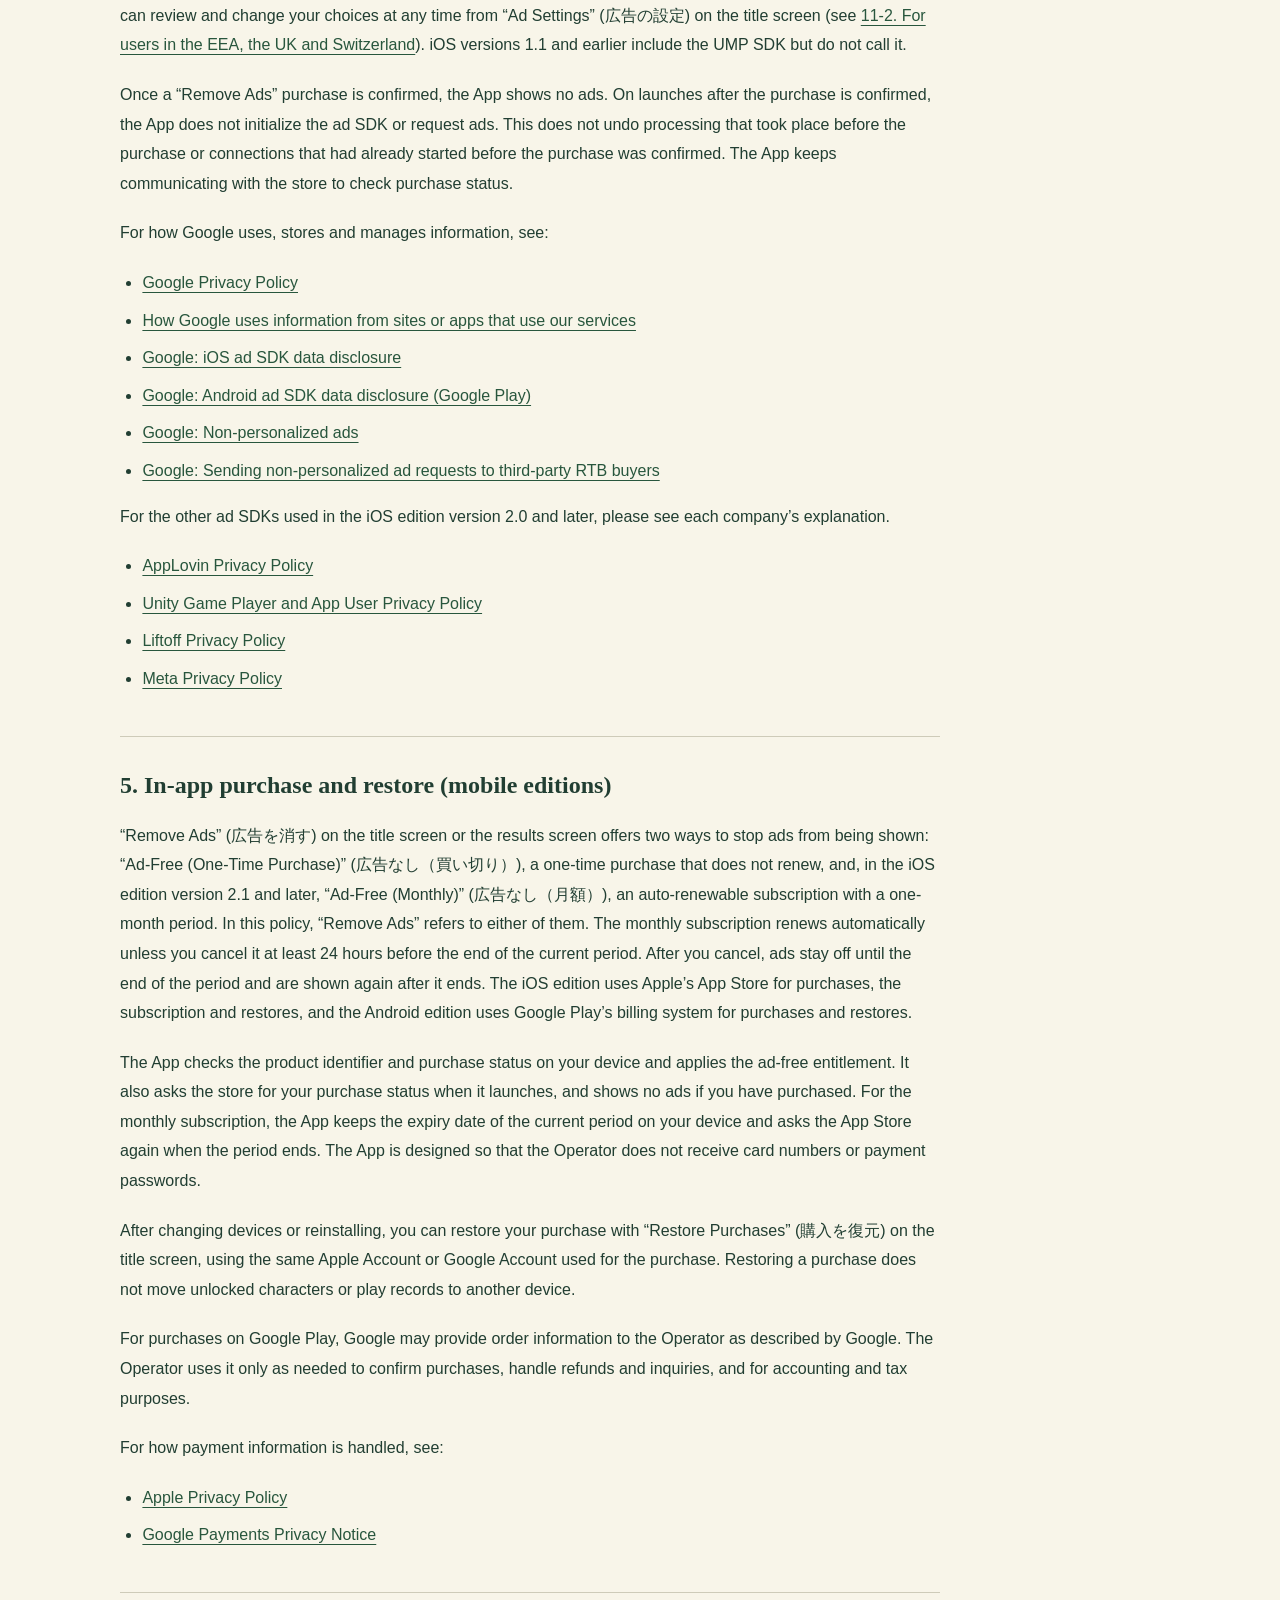
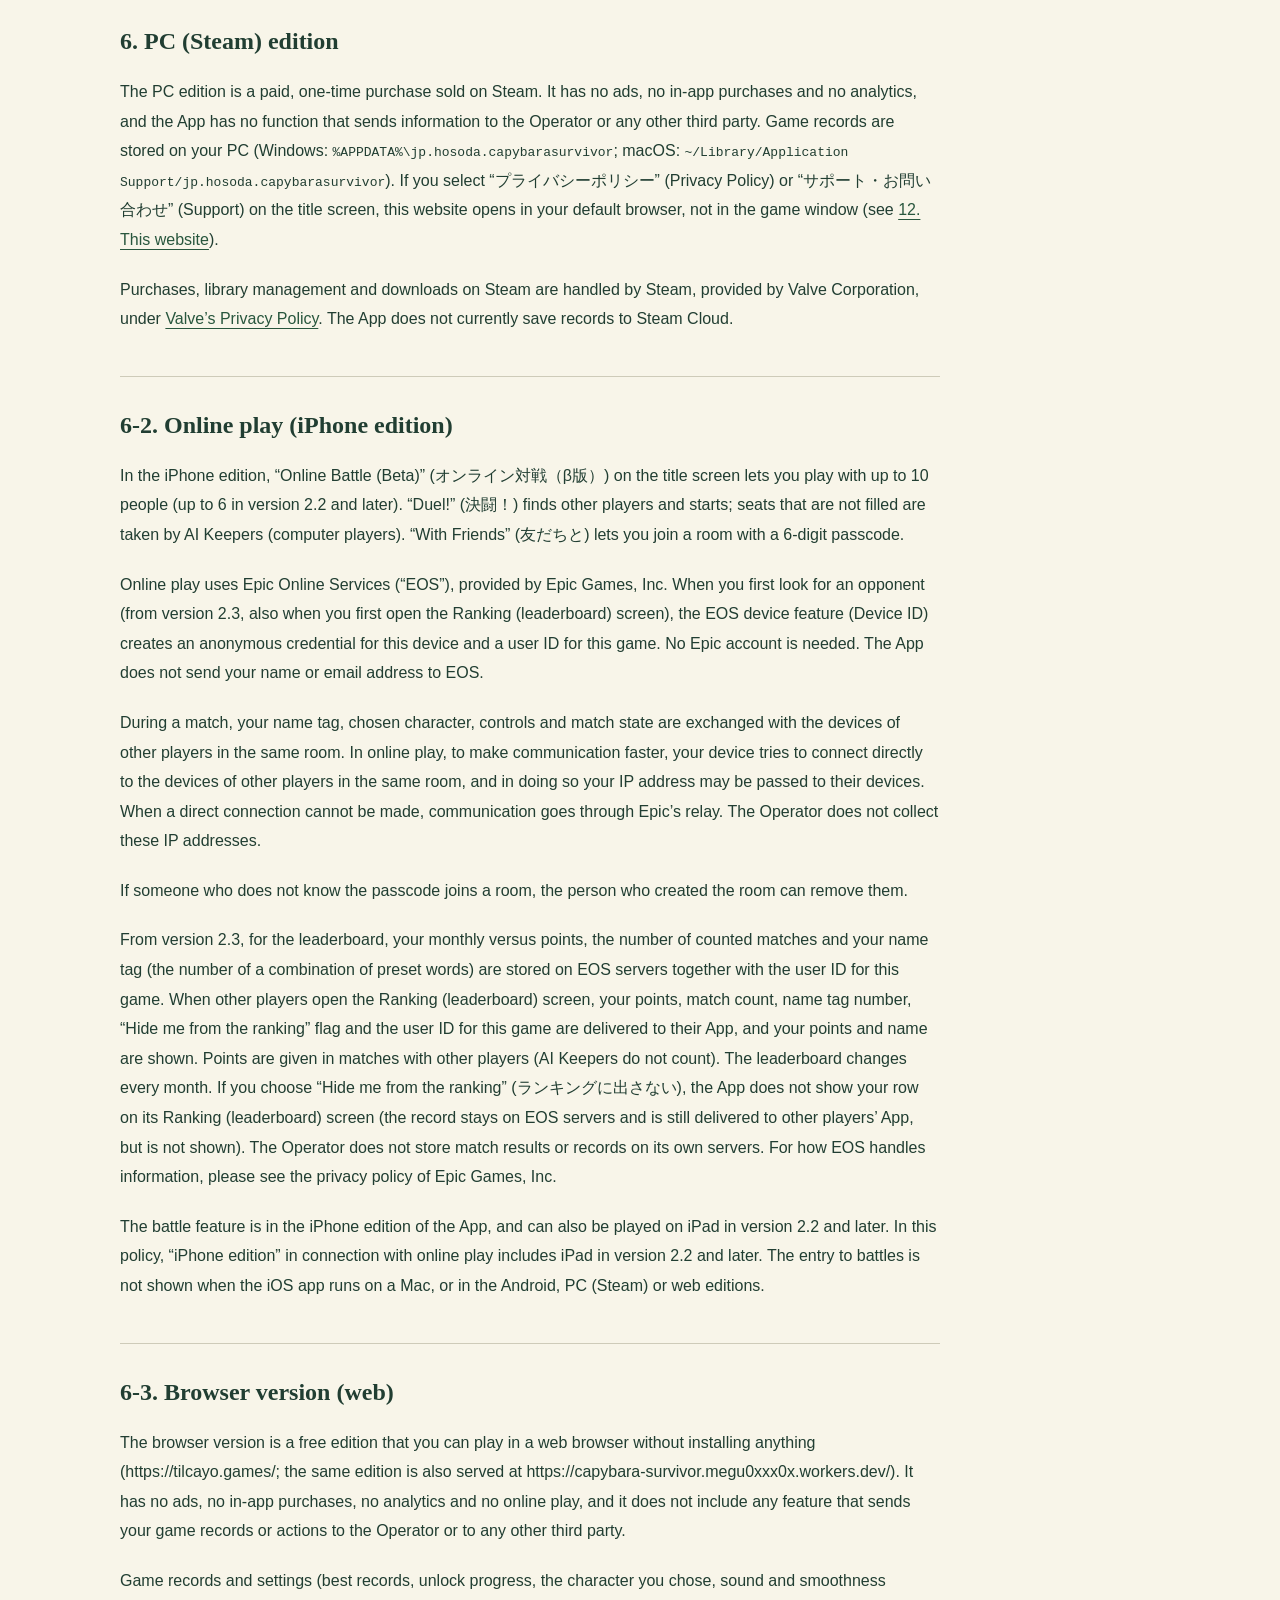
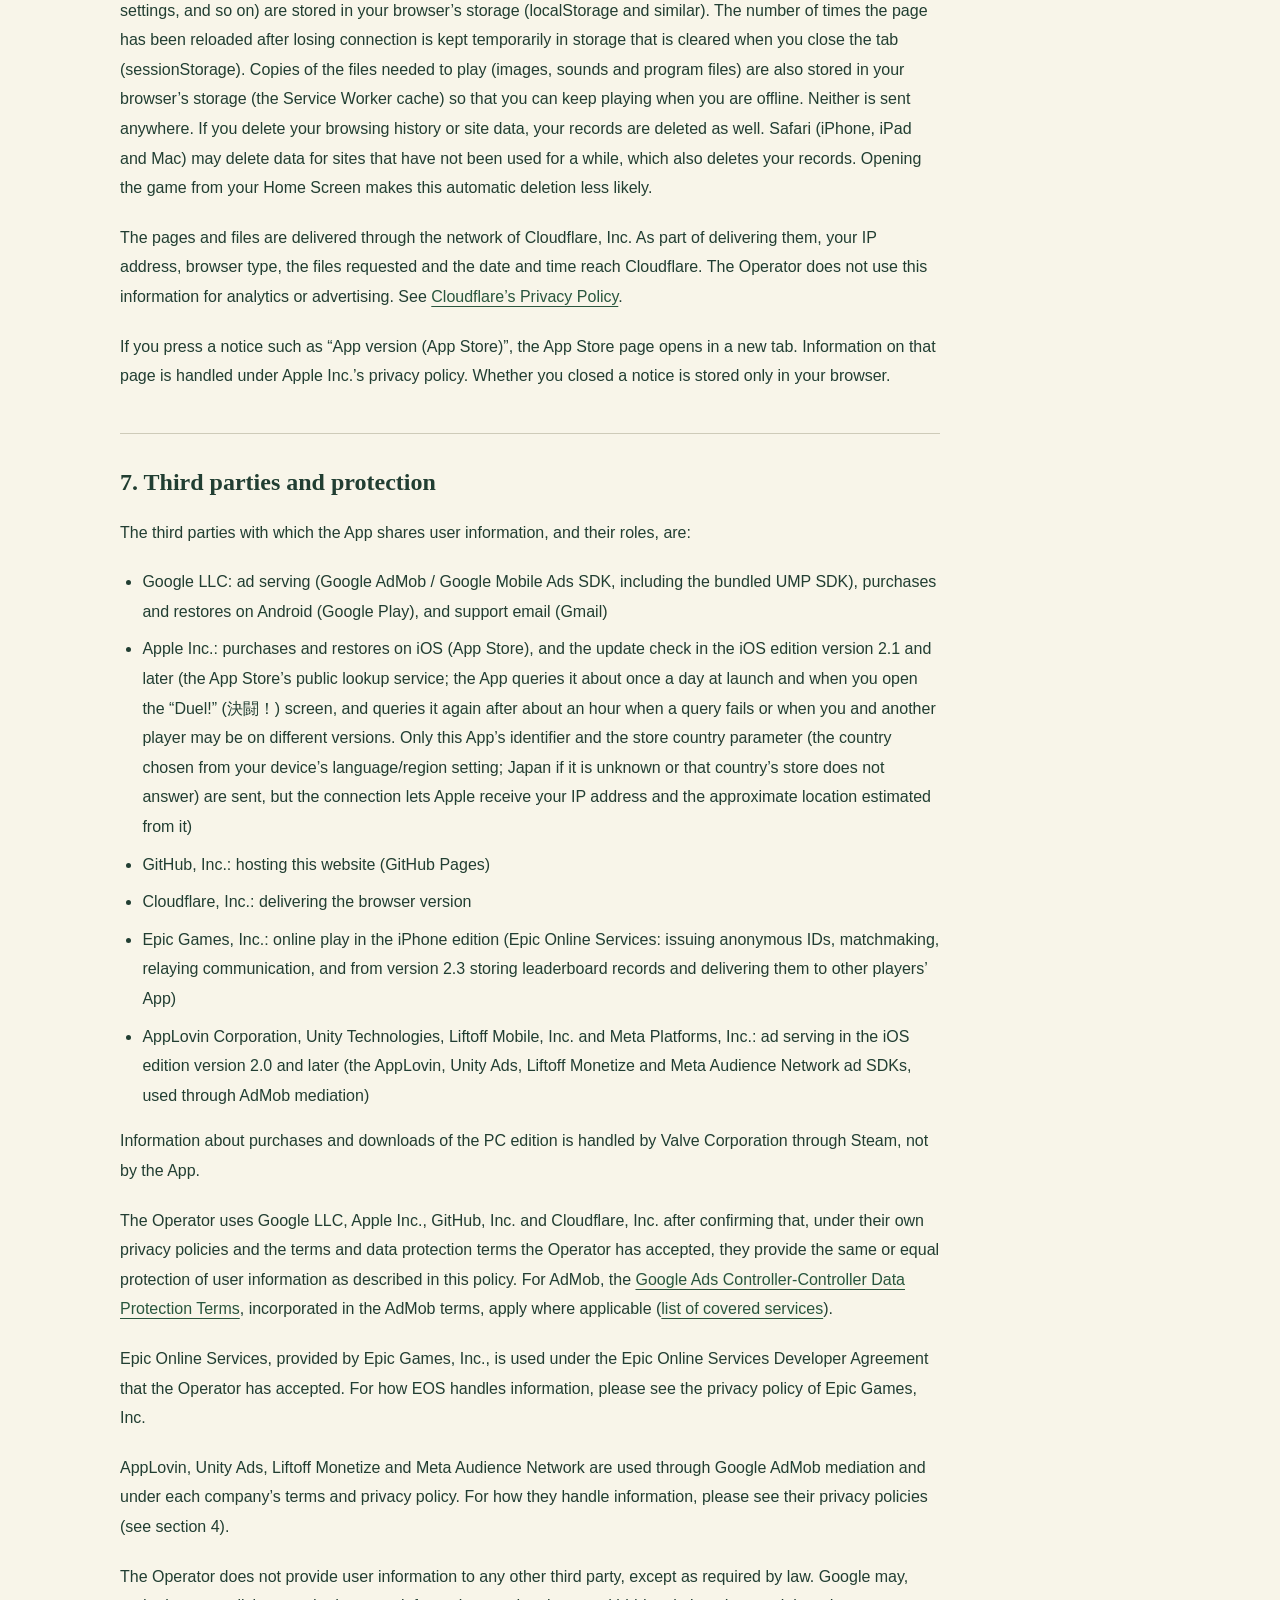
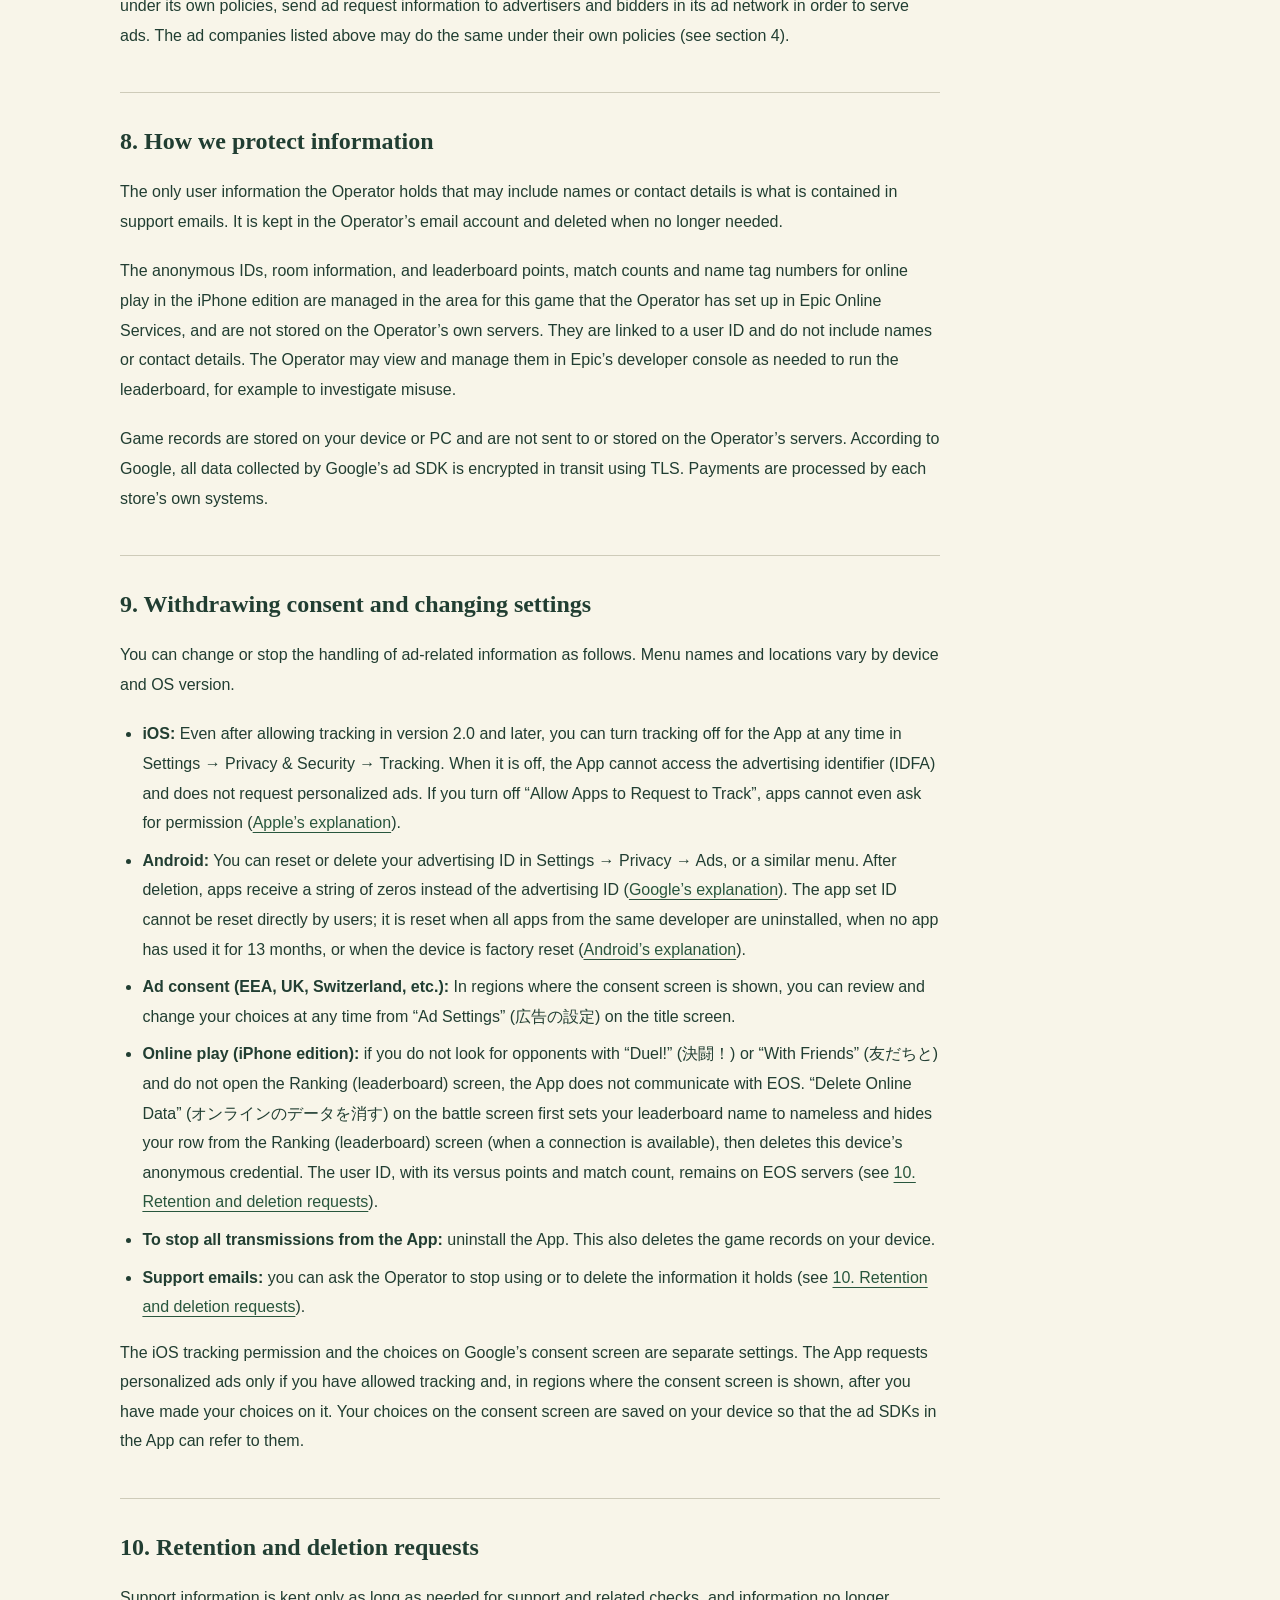
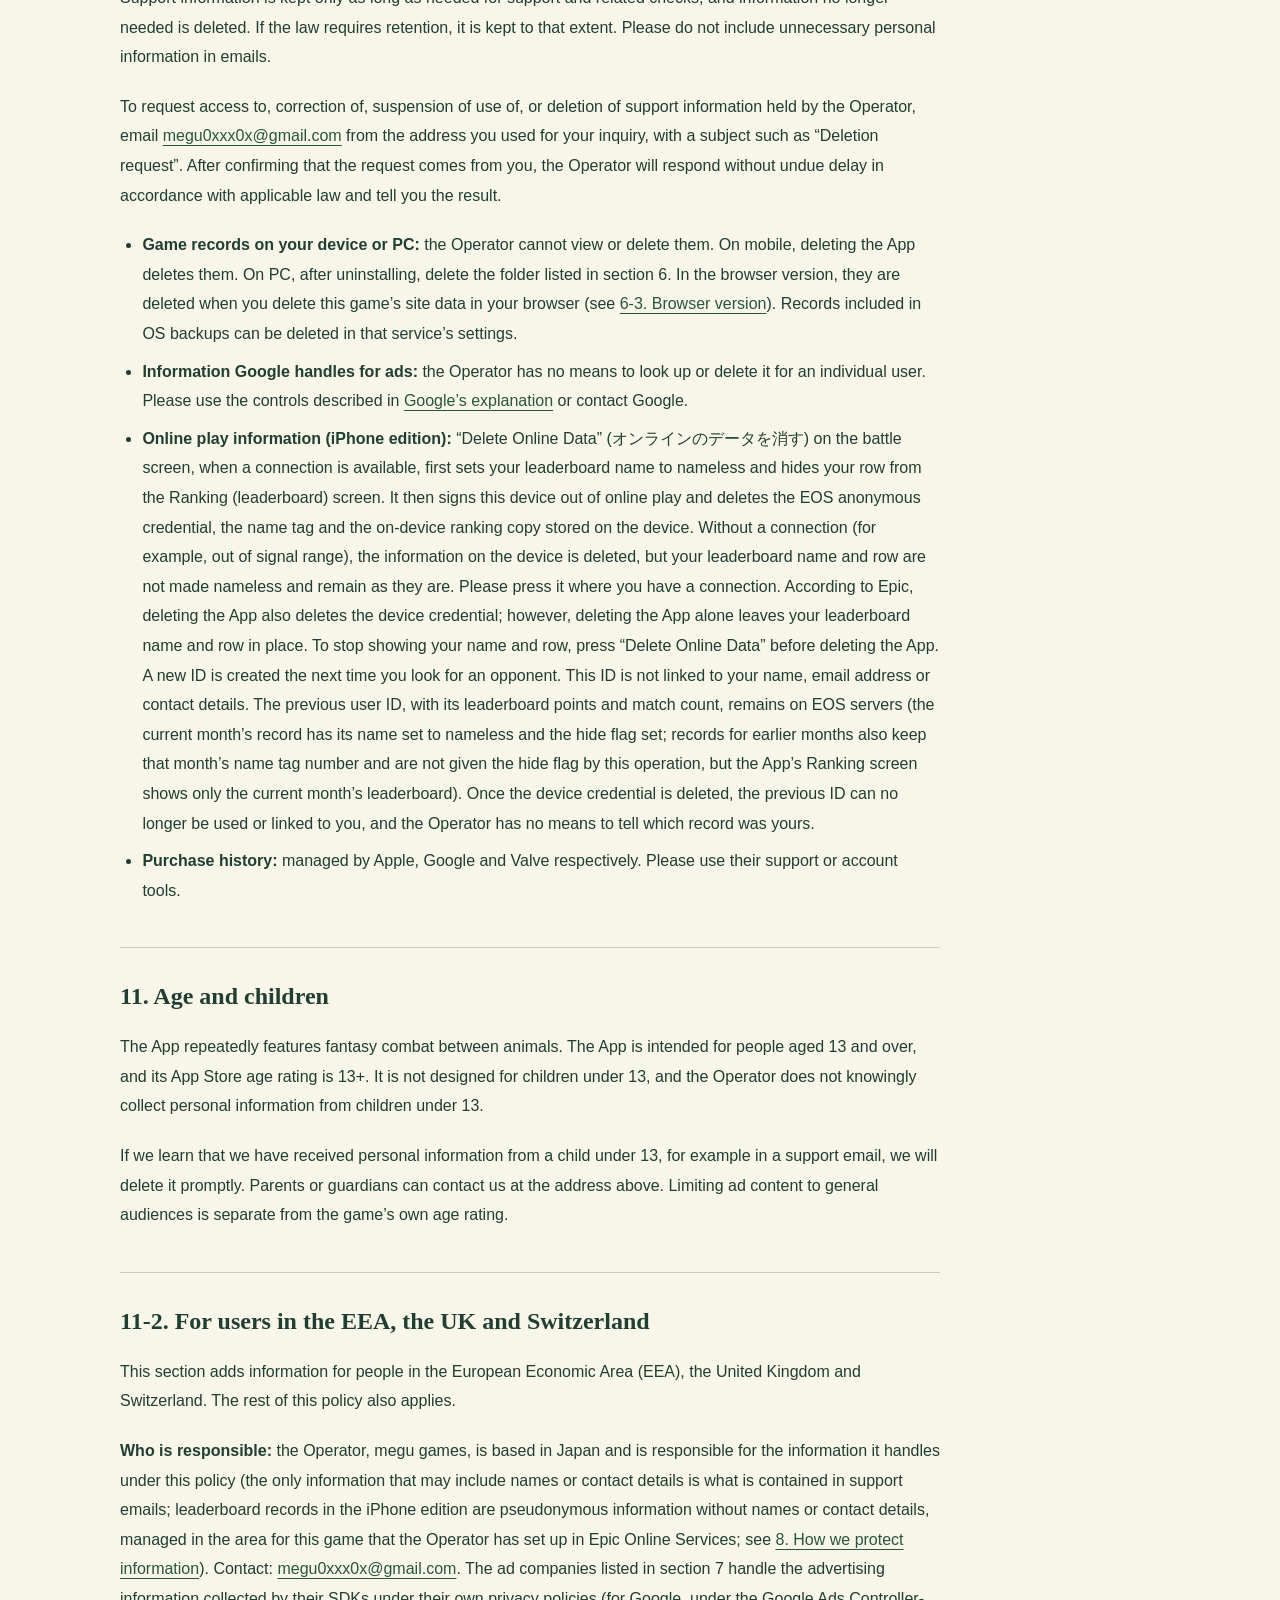
==== commit b9a48d1a: "Privacy policy (ja/en): browser version address https://tilcayo.games/ (workers.dev still serves the" ====
--- a/privacy.en.html
+++ b/privacy.en.html
@@ -6,7 +6,7 @@
 <link rel="alternate" hreflang="ja" href="https://megu0xxx0x.github.io/privacy.html"><link rel="alternate" hreflang="en" href="https://megu0xxx0x.github.io/privacy.en.html"></head>
 <body><a class="skip" href="#main">Skip to content</a>
 <header><a class="brand" href="index.html">megu games</a><nav aria-label="Site"><a href="index.html" hreflang="ja">About the game</a><a href="support.en.html">Support</a><a href="privacy.en.html" aria-current="page">Privacy</a></nav></header>
-<main id="main"><div class="page-heading"><p class="eyebrow">Capybara Survivor (カピバラサバイバー)</p><h1>Privacy Policy</h1><p class="muted">Effective date: October 26, 2026 (first published: September 17, 2026)</p><p class="lang-switch"><a href="privacy.html" hreflang="ja" lang="ja">日本語</a></p></div>
+<main id="main"><div class="page-heading"><p class="eyebrow">Capybara Survivor (カピバラサバイバー)</p><h1>Privacy Policy</h1><p class="muted">Effective date: October 27, 2026 (first published: September 17, 2026)</p><p class="lang-switch"><a href="privacy.html" hreflang="ja" lang="ja">日本語</a></p></div>
 <p>megu games (the “Operator”) explains below how the game app “Capybara Survivor” (カピバラサバイバー, the “App”) handles information. This policy applies to the iOS edition distributed on the App Store, the Android edition distributed on Google Play (together, the “mobile editions”), the PC edition sold on Steam, the browser version that you can play in a web browser, and this website. The Japanese version is the original; if the two versions differ, the Japanese version prevails.</p>
 <p>The App has no account in which you register your name or email address. Only if you use online play in the iPhone edition, an anonymous ID for your device is created automatically through Epic Online Services, provided by Epic Games, Inc. (see <a href="#online">6-2. Online play (iPhone edition)</a>). The App does not ask you to enter your name, email address or phone number. You can also open this policy from the link on the App’s title screen.</p>
 <nav class="toc" aria-label="Contents"><ol>
@@ -63,7 +63,7 @@
 <p>If someone who does not know the passcode joins a room, the person who created the room can remove them.</p>
 <p>From version 2.3, for the leaderboard, your monthly versus points, the number of counted matches and your name tag (the number of a combination of preset words) are stored on EOS servers together with the user ID for this game. When other players open the Ranking (leaderboard) screen, your points, match count, name tag number, “Hide me from the ranking” flag and the user ID for this game are delivered to their App, and your points and name are shown. Points are given in matches with other players (AI Keepers do not count). The leaderboard changes every month. If you choose “Hide me from the ranking” (ランキングに出さない), the App does not show your row on its Ranking (leaderboard) screen (the record stays on EOS servers and is still delivered to other players’ App, but is not shown). The Operator does not store match results or records on its own servers. For how EOS handles information, please see the privacy policy of Epic Games, Inc.</p>
 <p>The battle feature is in the iPhone edition of the App, and can also be played on iPad in version 2.2 and later. In this policy, “iPhone edition” in connection with online play includes iPad in version 2.2 and later. The entry to battles is not shown when the iOS app runs on a Mac, or in the Android, PC (Steam) or web editions.</p></section>
-<section id="web"><h2>6-3. Browser version (web)</h2><p>The browser version is a free edition that you can play in a web browser without installing anything (https://capybara-survivor.megu0xxx0x.workers.dev/). It has no ads, no in-app purchases, no analytics and no online play, and it does not include any feature that sends your game records or actions to the Operator or to any other third party.</p>
+<section id="web"><h2>6-3. Browser version (web)</h2><p>The browser version is a free edition that you can play in a web browser without installing anything (https://tilcayo.games/; the same edition is also served at https://capybara-survivor.megu0xxx0x.workers.dev/). It has no ads, no in-app purchases, no analytics and no online play, and it does not include any feature that sends your game records or actions to the Operator or to any other third party.</p>
 <p>Game records and settings (best records, unlock progress, the character you chose, sound and smoothness settings, and so on) are stored in your browser’s storage (localStorage and similar). The number of times the page has been reloaded after losing connection is kept temporarily in storage that is cleared when you close the tab (sessionStorage). Copies of the files needed to play (images, sounds and program files) are also stored in your browser’s storage (the Service Worker cache) so that you can keep playing when you are offline. Neither is sent anywhere. If you delete your browsing history or site data, your records are deleted as well. Safari (iPhone, iPad and Mac) may delete data for sites that have not been used for a while, which also deletes your records. Opening the game from your Home Screen makes this automatic deletion less likely.</p>
 <p>The pages and files are delivered through the network of Cloudflare, Inc. As part of delivering them, your IP address, browser type, the files requested and the date and time reach Cloudflare. The Operator does not use this information for analytics or advertising. See <a href="https://www.cloudflare.com/privacypolicy/">Cloudflare’s Privacy Policy</a>.</p>
 <p>If you press a notice such as “App version (App Store)”, the App Store page opens in a new tab. Information on that page is handled under Apple Inc.’s privacy policy. Whether you closed a notice is stored only in your browser.</p></section>
@@ -109,6 +109,6 @@
 <p><strong>International transfers:</strong> support emails are received by the Operator in Japan. The European Commission has decided that Japan ensures an adequate level of protection for personal data transferred from the EU to businesses in Japan (<a href="https://eur-lex.europa.eu/eli/dec_impl/2019/419/oj">Decision (EU) 2019/419</a>). The ad companies in the App are based in the United States: Google LLC and, in the iOS edition version 2.0 and later, AppLovin Corporation, Unity Technologies, Liftoff Mobile, Inc. and Meta Platforms, Inc. They may process information in the United States and other countries. The same applies to the other companies listed in section 7 (Google for Google Play and Gmail, Apple Inc., Epic Games, Inc., GitHub, Inc. and Cloudflare, Inc.). Each company describes the safeguards it uses for these transfers, such as the EU–U.S. Data Privacy Framework or the European Commission’s standard contractual clauses, in its own privacy policy (see section 4 and section 7). You can check which U.S. companies participate in the Data Privacy Framework on the <a href="https://www.dataprivacyframework.gov/list">Data Privacy Framework List</a>.</p></section>
 <section id="site"><h2>12. This website</h2><p>This website (https://megu0xxx0x.github.io/) is separate from the browser version of the game. For the browser version, see <a href="#web">6-3. Browser version</a>. This website has no analytics of its own, ad SDKs, contact forms, external fonts or tracking scripts. It is hosted on GitHub Pages. GitHub may process connection information such as IP addresses for delivery, maintenance and security. See the <a href="https://docs.github.com/en/site-policy/privacy-policies/github-general-privacy-statement">GitHub General Privacy Statement</a>.</p></section>
 <section id="changes"><h2>13. Changes</h2><p>We may update this policy when the way information is handled or the service changes. Updates are posted on this page with a new effective date. Important changes will be clearly announced on this page.</p>
-<ul><li>September 17, 2026: first published</li><li>September 23, 2026: added the Android (Google Play) and PC (Steam) editions, the information summary table, withdrawing consent and changing settings, deletion requests, third parties and protection, and age information; added this English version</li><li>October 15, 2026: added online play in the iPhone edition (Epic Online Services): information handled, information passed to other players, and how to delete the data; added, for the iOS edition version 2.0 and later, tracking permission (App Tracking Transparency) and personalized ads, ad mediation (AppLovin, Unity Ads, Liftoff Monetize, Meta Audience Network) and consent checks with Google UMP</li><li>October 23, 2026: stated that the mobile editions may be available outside Japan; updated when the iOS tracking permission prompt is shown (on the title screen, version 2.0.1 and later) and that it is also shown to people who have removed ads; added “Ad-Free (Monthly)”, an auto-renewable subscription (iOS edition version 2.1 and later); replaced the statement that there is no in-app consent settings screen with how “Ad Settings” and the tracking permission work together; added online play on iPad (version 2.2 and later); added information for users in the EEA, the UK and Switzerland (11-2); updated the names of buttons to those in the English version of the App</li><li>October 26, 2026: added the leaderboard for online play in the iOS edition version 2.3 and later (points, match counts and name tag numbers stored on EOS, shown to other players, “Hide me from the ranking”, and how “Delete Online Data” handles them) to the summary of information handled, retention and deletion requests, and related sections; added the browser version (6-3) and Cloudflare, which delivers it; stated that the Android edition also checks with Google UMP at launch whether a consent message is required; added the update check in the iOS edition version 2.1 and later (a query to Apple’s App Store) and the on-device ranking copy; clarified that leaderboard records are delivered to other players’ App, that “Delete Online Data” makes your name nameless only when a connection is available, and how the records that remain after deletion are handled</li></ul>
+<ul><li>September 17, 2026: first published</li><li>September 23, 2026: added the Android (Google Play) and PC (Steam) editions, the information summary table, withdrawing consent and changing settings, deletion requests, third parties and protection, and age information; added this English version</li><li>October 15, 2026: added online play in the iPhone edition (Epic Online Services): information handled, information passed to other players, and how to delete the data; added, for the iOS edition version 2.0 and later, tracking permission (App Tracking Transparency) and personalized ads, ad mediation (AppLovin, Unity Ads, Liftoff Monetize, Meta Audience Network) and consent checks with Google UMP</li><li>October 23, 2026: stated that the mobile editions may be available outside Japan; updated when the iOS tracking permission prompt is shown (on the title screen, version 2.0.1 and later) and that it is also shown to people who have removed ads; added “Ad-Free (Monthly)”, an auto-renewable subscription (iOS edition version 2.1 and later); replaced the statement that there is no in-app consent settings screen with how “Ad Settings” and the tracking permission work together; added online play on iPad (version 2.2 and later); added information for users in the EEA, the UK and Switzerland (11-2); updated the names of buttons to those in the English version of the App</li><li>October 26, 2026: added the leaderboard for online play in the iOS edition version 2.3 and later (points, match counts and name tag numbers stored on EOS, shown to other players, “Hide me from the ranking”, and how “Delete Online Data” handles them) to the summary of information handled, retention and deletion requests, and related sections; added the browser version (6-3) and Cloudflare, which delivers it; stated that the Android edition also checks with Google UMP at launch whether a consent message is required; added the update check in the iOS edition version 2.1 and later (a query to Apple’s App Store) and the on-device ranking copy; clarified that leaderboard records are delivered to other players’ App, that “Delete Online Data” makes your name nameless only when a connection is available, and how the records that remain after deletion are handled</li><li>October 27, 2026: added https://tilcayo.games/ as an address of the browser version</li></ul>
 <p>Operator: megu games</p><p>Contact: <a href="mailto:megu0xxx0x@gmail.com">megu0xxx0x@gmail.com</a></p></section>
 </main><footer><p>Operator: megu games</p><p><a href="support.en.html">Support</a><span aria-hidden="true"> · </span><a href="privacy.html" hreflang="ja" lang="ja">プライバシーポリシー</a><span aria-hidden="true"> · </span><a href="privacy.en.html">Privacy Policy (English)</a></p><small>Capybara Survivor</small></footer></body></html>
